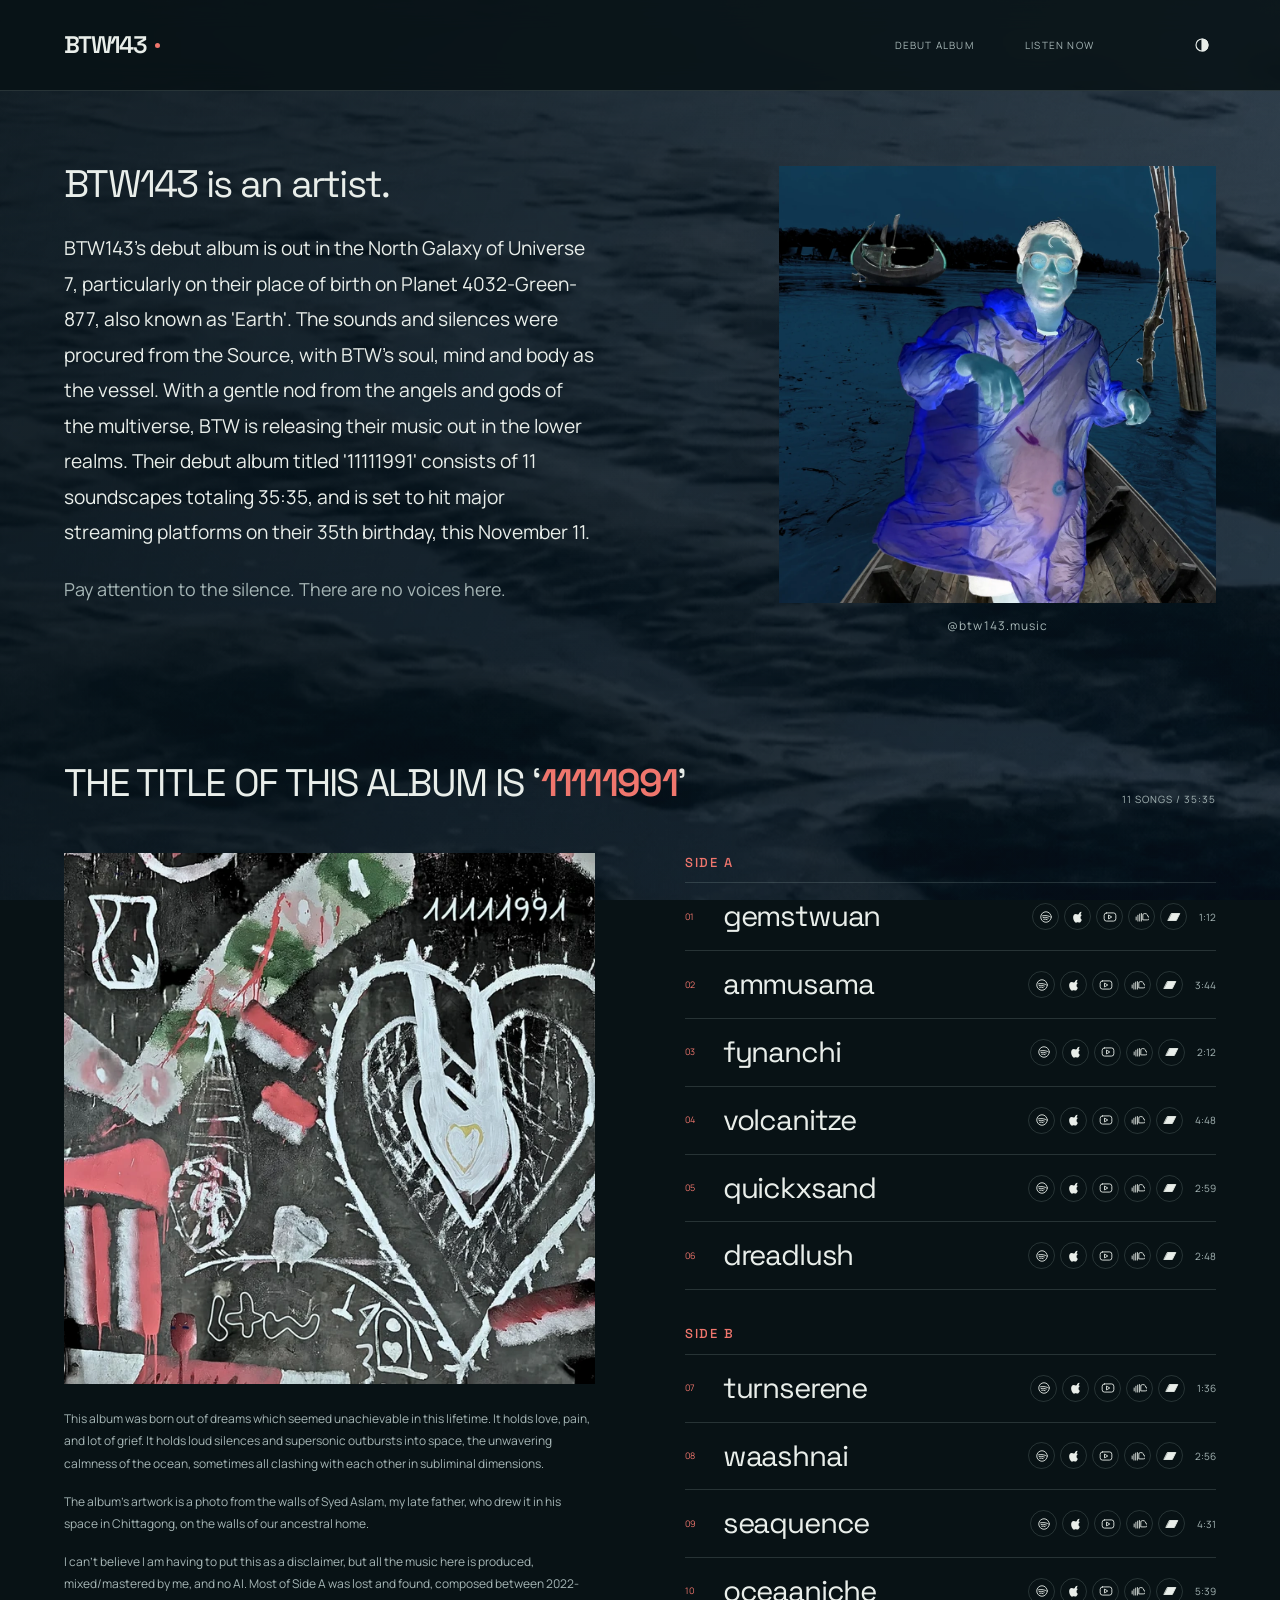
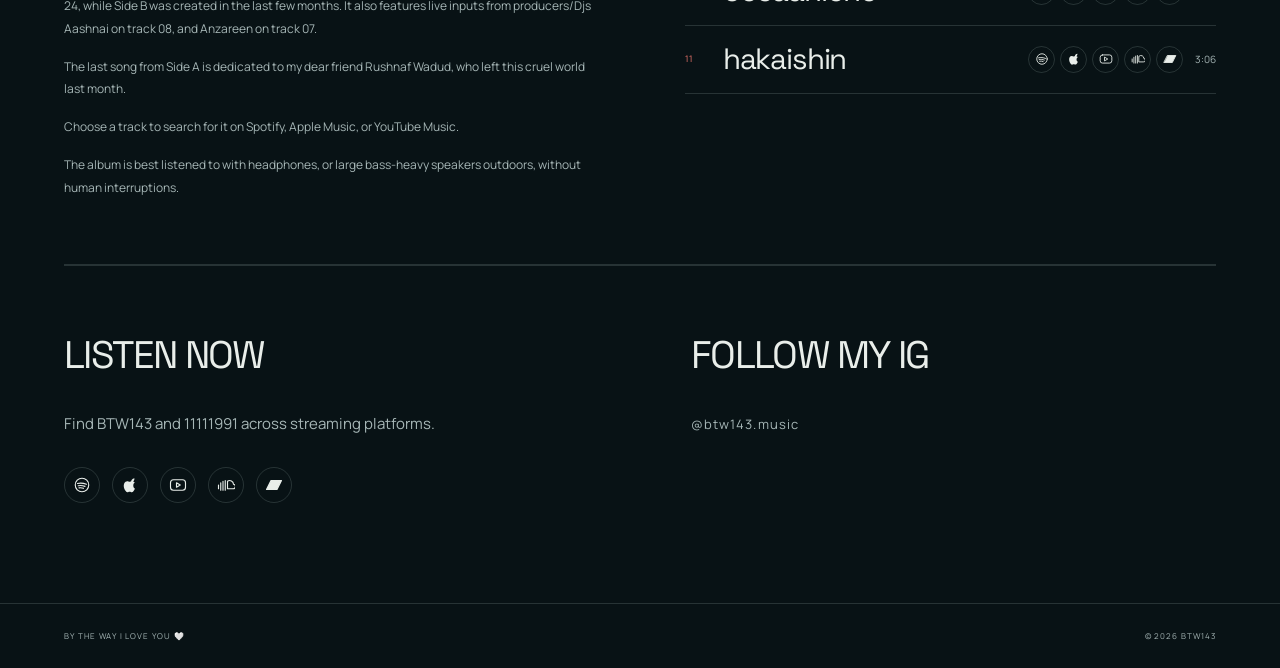
==== index.html @ cba9b158 "Update BTW143 listen and Instagram layout" ====
<!doctype html><html lang="en" data-theme="dark"><head><meta charset="utf-8"><meta name="viewport" content="width=device-width,initial-scale=1"><title>BTW143 / 11111991</title><meta name="description" content="BTW143&#39;s debut album is out in the North Galaxy of Universe 7, particularly on their place of birth on Planet 4032-Green-877, also known as &#39;Earth&#39;. The sounds and silences were procured from the Source, with BTW&#39;s soul, mind and body as the vessel. With a gentle nod from the angels and gods of the multiverse, BTW is releasing their music out in the lower realms. Their debut album titled &#39;11111991&#39; consists of 11 soundscapes totaling 35:35, and is set to hit major streaming platforms on their 35th birthday, this November 11."><link rel="canonical" href="https://btw143.space/"><meta property="og:url" content="https://btw143.space/"><meta property="og:title" content="BTW143 / 11111991"><meta property="og:image" content="https://btw143.space/assets/album-cover.jpg"><meta name="theme-color" content="#081215"><link rel="icon" href="data:,"><link rel="preconnect" href="https://fonts.googleapis.com"><link rel="preconnect" href="https://fonts.gstatic.com" crossorigin><link href="https://fonts.googleapis.com/css2?family=Manrope:wght@400;500;600&family=Space+Grotesk:wght@400;500;600&display=swap" rel="stylesheet"><link rel="stylesheet" href="styles-6184f40c9b.css"><script src="app-5cd09abc8e.js" defer></script></head><body><a class="skip-link" href="#main">Skip to content</a><div class="ocean" aria-hidden="true"><video id="ocean-video" muted loop playsinline preload="auto" poster="assets/ocean-still.webp"><source src="assets/ocean-seamless.mp4" type="video/mp4"></video><div class="ocean-tint"></div><canvas id="ocean-ripples"></canvas></div><header class="site-header"><a class="wordmark" href="#home" aria-label="BTW143 home">BTW143<span></span></a><nav aria-label="Main navigation"><a href="#11111991">DEBUT ALBUM</a><a href="#listen-now">LISTEN NOW</a></nav><div class="display-controls"><button class="theme-toggle" type="button" aria-label="Switch to inverted mode" aria-pressed="false"><svg viewBox="0 0 24 24" fill="none" stroke="currentColor" stroke-width="1.5" stroke-linecap="round" stroke-linejoin="round" aria-hidden="true"><circle cx="12" cy="12" r="8"/><path d="M12 4a8 8 0 0 1 0 16Z" fill="currentColor"/></svg></button></div></header><main id="main"><section id="home" class="home-section"><h1 class="sr-only">BTW143</h1><div class="home-layout reveal"><div><div class="home-copy"><p>BTW143 is an artist.</p><p>BTW143&#39;s debut album is out in the North Galaxy of Universe 7, particularly on their place of birth on Planet 4032-Green-877, also known as &#39;Earth&#39;. The sounds and silences were procured from the Source, with BTW&#39;s soul, mind and body as the vessel. With a gentle nod from the angels and gods of the multiverse, BTW is releasing their music out in the lower realms. Their debut album titled &#39;11111991&#39; consists of 11 soundscapes totaling 35:35, and is set to hit major streaming platforms on their 35th birthday, this November 11.</p><p>Pay attention to the silence. There are no voices here.</p></div></div><figure class="artist-photo"><img src="assets/artist-main.webp" alt="BTW143 on a boat, rendered in blue and black inverted colours" width="1200" height="1200" fetchpriority="high"><figcaption><a href="https://www.instagram.com/btw143.music/" target="_blank" rel="noopener noreferrer">@btw143.music</a></figcaption></figure></div></section><section id="11111991" class="album-section"><div class="album-heading reveal"><h2>THE TITLE OF THIS ALBUM IS ‘<strong class="album-accent">11111991</strong>’</h2><p>11 SONGS / 35:35</p></div><div class="album-layout"><div class="reveal"><picture class="album-cover"><source type="image/webp" srcset="assets/album-cover-640.webp 640w, assets/album-cover-1200.webp 1200w, assets/album-cover-1800.webp 1800w" sizes="(max-width:720px) 90vw,45vw"><img src="assets/album-cover.jpg" alt="11111991 album cover: a hand-drawn heart over red, black and pale green collage" width="1200" height="1200" fetchpriority="high"></picture><div class="album-notes"><p>This album was born out of dreams which seemed unachievable in this lifetime. It holds love, pain, and lot of grief. It holds loud silences and supersonic outbursts into space, the unwavering calmness of the ocean, sometimes all clashing with each other in subliminal dimensions.</p><p>The album&#39;s artwork is a photo from the walls of Syed Aslam, my late father, who drew it in his space in Chittagong, on the walls of our ancestral home.</p><p>I can&#39;t believe I am having to put this as a disclaimer, but all the music here is produced, mixed/mastered by me, and no AI. Most of Side A was lost and found, composed between 2022-24, while Side B was created in the last few months. It also features live inputs from producers/Djs Aashnai on track 08, and Anzareen on track 07.</p><p>The last song from Side A is dedicated to my dear friend Rushnaf Wadud, who left this cruel world last month.</p><p>Choose a track to search for it on Spotify, Apple Music, or YouTube Music.</p><p>The album is best listened to with headphones, or large bass-heavy speakers outdoors, without human interruptions.</p></div></div><div class="reveal"><h3 class="side-label">SIDE A</h3><ol class="track-list"><li data-track="1"><span class="track-number">01</span><div class="track-info"><span class="track-name">gemstwuan</span><div class="track-platforms"><a class="icon-link" href="https://open.spotify.com/search/BTW143%20gemstwuan" aria-label="Search on Spotify for gemstwuan" title="Search on Spotify for gemstwuan" target="_blank" rel="noopener noreferrer"><svg viewBox="0 0 24 24" fill="none" stroke="currentColor" stroke-width="1.5" stroke-linecap="round" stroke-linejoin="round" aria-hidden="true"><circle cx="12" cy="12" r="9"/><path d="M6 10c4-1 8-.5 12 1m-11 2c3-.7 6-.3 9 .8m-8 2c2-.4 4-.2 6 .6"/></svg></a><a class="icon-link" href="https://music.apple.com/us/search?term=BTW143%20gemstwuan" aria-label="Search on Apple Music for gemstwuan" title="Search on Apple Music for gemstwuan" target="_blank" rel="noopener noreferrer"><svg viewBox="0 0 24 24" fill="none" stroke="currentColor" stroke-width="1.5" stroke-linecap="round" stroke-linejoin="round" aria-hidden="true"><path d="M16.4 13.2c0 2.5 2.2 3.4 2.2 3.5-.1.2-.4 1.4-1.3 2.7-.8 1.1-1.6 2.2-2.8 2.2s-1.6-.7-3-.7-1.8.7-2.9.8c-1.2 0-2.1-1.2-2.9-2.3-1.7-2.5-3-7.1-1.2-10.2a4.5 4.5 0 0 1 3.8-2.3c1.2 0 2.3.8 3 .8s2-.9 3.5-.8c.6 0 2.4.2 3.6 1.9-.1.1-2.1 1.3-2 3.7ZM14.4 4.9A4.7 4.7 0 0 1 17.9 3a4.5 4.5 0 0 1-1.1 3.5 3.9 3.9 0 0 1-3.4 1.7 4.2 4.2 0 0 1 1-3.3Z" fill="currentColor" stroke="none"/></svg></a><a class="icon-link" href="https://music.youtube.com/search?q=BTW143%20gemstwuan" aria-label="Search on YouTube Music for gemstwuan" title="Search on YouTube Music for gemstwuan" target="_blank" rel="noopener noreferrer"><svg viewBox="0 0 24 24" fill="none" stroke="currentColor" stroke-width="1.5" stroke-linecap="round" stroke-linejoin="round" aria-hidden="true"><rect x="2" y="5" width="20" height="14" rx="4"/><path d="m10 9 5 3-5 3Z"/></svg></a><a class="icon-link" href="https://soundcloud.com/search/sounds?q=BTW143%20gemstwuan" aria-label="Search on SoundCloud for gemstwuan" title="Search on SoundCloud for gemstwuan" target="_blank" rel="noopener noreferrer"><svg viewBox="0 0 24 24" fill="none" stroke="currentColor" stroke-width="1.5" stroke-linecap="round" stroke-linejoin="round" aria-hidden="true"><path d="M2 12v5m3-8v10m3-12v12m3-13v13m3-12a5 5 0 0 1 8 4 3 3 0 0 1-1 6h-7Z"/></svg></a><a class="icon-link" href="https://bandcamp.com/search?q=BTW143%20gemstwuan" aria-label="Search on Bandcamp for gemstwuan" title="Search on Bandcamp for gemstwuan" target="_blank" rel="noopener noreferrer"><svg viewBox="0 0 24 24" fill="none" stroke="currentColor" stroke-width="1.5" stroke-linecap="round" stroke-linejoin="round" aria-hidden="true"><path d="M8 6h14l-6 12H2Z" fill="currentColor"/></svg></a></div></div><time>1:12</time></li><li data-track="2"><span class="track-number">02</span><div class="track-info"><span class="track-name">ammusama</span><div class="track-platforms"><a class="icon-link" href="https://open.spotify.com/search/BTW143%20ammusama" aria-label="Search on Spotify for ammusama" title="Search on Spotify for ammusama" target="_blank" rel="noopener noreferrer"><svg viewBox="0 0 24 24" fill="none" stroke="currentColor" stroke-width="1.5" stroke-linecap="round" stroke-linejoin="round" aria-hidden="true"><circle cx="12" cy="12" r="9"/><path d="M6 10c4-1 8-.5 12 1m-11 2c3-.7 6-.3 9 .8m-8 2c2-.4 4-.2 6 .6"/></svg></a><a class="icon-link" href="https://music.apple.com/us/search?term=BTW143%20ammusama" aria-label="Search on Apple Music for ammusama" title="Search on Apple Music for ammusama" target="_blank" rel="noopener noreferrer"><svg viewBox="0 0 24 24" fill="none" stroke="currentColor" stroke-width="1.5" stroke-linecap="round" stroke-linejoin="round" aria-hidden="true"><path d="M16.4 13.2c0 2.5 2.2 3.4 2.2 3.5-.1.2-.4 1.4-1.3 2.7-.8 1.1-1.6 2.2-2.8 2.2s-1.6-.7-3-.7-1.8.7-2.9.8c-1.2 0-2.1-1.2-2.9-2.3-1.7-2.5-3-7.1-1.2-10.2a4.5 4.5 0 0 1 3.8-2.3c1.2 0 2.3.8 3 .8s2-.9 3.5-.8c.6 0 2.4.2 3.6 1.9-.1.1-2.1 1.3-2 3.7ZM14.4 4.9A4.7 4.7 0 0 1 17.9 3a4.5 4.5 0 0 1-1.1 3.5 3.9 3.9 0 0 1-3.4 1.7 4.2 4.2 0 0 1 1-3.3Z" fill="currentColor" stroke="none"/></svg></a><a class="icon-link" href="https://music.youtube.com/search?q=BTW143%20ammusama" aria-label="Search on YouTube Music for ammusama" title="Search on YouTube Music for ammusama" target="_blank" rel="noopener noreferrer"><svg viewBox="0 0 24 24" fill="none" stroke="currentColor" stroke-width="1.5" stroke-linecap="round" stroke-linejoin="round" aria-hidden="true"><rect x="2" y="5" width="20" height="14" rx="4"/><path d="m10 9 5 3-5 3Z"/></svg></a><a class="icon-link" href="https://soundcloud.com/search/sounds?q=BTW143%20ammusama" aria-label="Search on SoundCloud for ammusama" title="Search on SoundCloud for ammusama" target="_blank" rel="noopener noreferrer"><svg viewBox="0 0 24 24" fill="none" stroke="currentColor" stroke-width="1.5" stroke-linecap="round" stroke-linejoin="round" aria-hidden="true"><path d="M2 12v5m3-8v10m3-12v12m3-13v13m3-12a5 5 0 0 1 8 4 3 3 0 0 1-1 6h-7Z"/></svg></a><a class="icon-link" href="https://bandcamp.com/search?q=BTW143%20ammusama" aria-label="Search on Bandcamp for ammusama" title="Search on Bandcamp for ammusama" target="_blank" rel="noopener noreferrer"><svg viewBox="0 0 24 24" fill="none" stroke="currentColor" stroke-width="1.5" stroke-linecap="round" stroke-linejoin="round" aria-hidden="true"><path d="M8 6h14l-6 12H2Z" fill="currentColor"/></svg></a></div></div><time>3:44</time></li><li data-track="3"><span class="track-number">03</span><div class="track-info"><span class="track-name">fynanchi</span><div class="track-platforms"><a class="icon-link" href="https://open.spotify.com/search/BTW143%20fynanchi" aria-label="Search on Spotify for fynanchi" title="Search on Spotify for fynanchi" target="_blank" rel="noopener noreferrer"><svg viewBox="0 0 24 24" fill="none" stroke="currentColor" stroke-width="1.5" stroke-linecap="round" stroke-linejoin="round" aria-hidden="true"><circle cx="12" cy="12" r="9"/><path d="M6 10c4-1 8-.5 12 1m-11 2c3-.7 6-.3 9 .8m-8 2c2-.4 4-.2 6 .6"/></svg></a><a class="icon-link" href="https://music.apple.com/us/search?term=BTW143%20fynanchi" aria-label="Search on Apple Music for fynanchi" title="Search on Apple Music for fynanchi" target="_blank" rel="noopener noreferrer"><svg viewBox="0 0 24 24" fill="none" stroke="currentColor" stroke-width="1.5" stroke-linecap="round" stroke-linejoin="round" aria-hidden="true"><path d="M16.4 13.2c0 2.5 2.2 3.4 2.2 3.5-.1.2-.4 1.4-1.3 2.7-.8 1.1-1.6 2.2-2.8 2.2s-1.6-.7-3-.7-1.8.7-2.9.8c-1.2 0-2.1-1.2-2.9-2.3-1.7-2.5-3-7.1-1.2-10.2a4.5 4.5 0 0 1 3.8-2.3c1.2 0 2.3.8 3 .8s2-.9 3.5-.8c.6 0 2.4.2 3.6 1.9-.1.1-2.1 1.3-2 3.7ZM14.4 4.9A4.7 4.7 0 0 1 17.9 3a4.5 4.5 0 0 1-1.1 3.5 3.9 3.9 0 0 1-3.4 1.7 4.2 4.2 0 0 1 1-3.3Z" fill="currentColor" stroke="none"/></svg></a><a class="icon-link" href="https://music.youtube.com/search?q=BTW143%20fynanchi" aria-label="Search on YouTube Music for fynanchi" title="Search on YouTube Music for fynanchi" target="_blank" rel="noopener noreferrer"><svg viewBox="0 0 24 24" fill="none" stroke="currentColor" stroke-width="1.5" stroke-linecap="round" stroke-linejoin="round" aria-hidden="true"><rect x="2" y="5" width="20" height="14" rx="4"/><path d="m10 9 5 3-5 3Z"/></svg></a><a class="icon-link" href="https://soundcloud.com/search/sounds?q=BTW143%20fynanchi" aria-label="Search on SoundCloud for fynanchi" title="Search on SoundCloud for fynanchi" target="_blank" rel="noopener noreferrer"><svg viewBox="0 0 24 24" fill="none" stroke="currentColor" stroke-width="1.5" stroke-linecap="round" stroke-linejoin="round" aria-hidden="true"><path d="M2 12v5m3-8v10m3-12v12m3-13v13m3-12a5 5 0 0 1 8 4 3 3 0 0 1-1 6h-7Z"/></svg></a><a class="icon-link" href="https://bandcamp.com/search?q=BTW143%20fynanchi" aria-label="Search on Bandcamp for fynanchi" title="Search on Bandcamp for fynanchi" target="_blank" rel="noopener noreferrer"><svg viewBox="0 0 24 24" fill="none" stroke="currentColor" stroke-width="1.5" stroke-linecap="round" stroke-linejoin="round" aria-hidden="true"><path d="M8 6h14l-6 12H2Z" fill="currentColor"/></svg></a></div></div><time>2:12</time></li><li data-track="4"><span class="track-number">04</span><div class="track-info"><span class="track-name">volcanitze</span><div class="track-platforms"><a class="icon-link" href="https://open.spotify.com/search/BTW143%20volcanitze" aria-label="Search on Spotify for volcanitze" title="Search on Spotify for volcanitze" target="_blank" rel="noopener noreferrer"><svg viewBox="0 0 24 24" fill="none" stroke="currentColor" stroke-width="1.5" stroke-linecap="round" stroke-linejoin="round" aria-hidden="true"><circle cx="12" cy="12" r="9"/><path d="M6 10c4-1 8-.5 12 1m-11 2c3-.7 6-.3 9 .8m-8 2c2-.4 4-.2 6 .6"/></svg></a><a class="icon-link" href="https://music.apple.com/us/search?term=BTW143%20volcanitze" aria-label="Search on Apple Music for volcanitze" title="Search on Apple Music for volcanitze" target="_blank" rel="noopener noreferrer"><svg viewBox="0 0 24 24" fill="none" stroke="currentColor" stroke-width="1.5" stroke-linecap="round" stroke-linejoin="round" aria-hidden="true"><path d="M16.4 13.2c0 2.5 2.2 3.4 2.2 3.5-.1.2-.4 1.4-1.3 2.7-.8 1.1-1.6 2.2-2.8 2.2s-1.6-.7-3-.7-1.8.7-2.9.8c-1.2 0-2.1-1.2-2.9-2.3-1.7-2.5-3-7.1-1.2-10.2a4.5 4.5 0 0 1 3.8-2.3c1.2 0 2.3.8 3 .8s2-.9 3.5-.8c.6 0 2.4.2 3.6 1.9-.1.1-2.1 1.3-2 3.7ZM14.4 4.9A4.7 4.7 0 0 1 17.9 3a4.5 4.5 0 0 1-1.1 3.5 3.9 3.9 0 0 1-3.4 1.7 4.2 4.2 0 0 1 1-3.3Z" fill="currentColor" stroke="none"/></svg></a><a class="icon-link" href="https://music.youtube.com/search?q=BTW143%20volcanitze" aria-label="Search on YouTube Music for volcanitze" title="Search on YouTube Music for volcanitze" target="_blank" rel="noopener noreferrer"><svg viewBox="0 0 24 24" fill="none" stroke="currentColor" stroke-width="1.5" stroke-linecap="round" stroke-linejoin="round" aria-hidden="true"><rect x="2" y="5" width="20" height="14" rx="4"/><path d="m10 9 5 3-5 3Z"/></svg></a><a class="icon-link" href="https://soundcloud.com/search/sounds?q=BTW143%20volcanitze" aria-label="Search on SoundCloud for volcanitze" title="Search on SoundCloud for volcanitze" target="_blank" rel="noopener noreferrer"><svg viewBox="0 0 24 24" fill="none" stroke="currentColor" stroke-width="1.5" stroke-linecap="round" stroke-linejoin="round" aria-hidden="true"><path d="M2 12v5m3-8v10m3-12v12m3-13v13m3-12a5 5 0 0 1 8 4 3 3 0 0 1-1 6h-7Z"/></svg></a><a class="icon-link" href="https://bandcamp.com/search?q=BTW143%20volcanitze" aria-label="Search on Bandcamp for volcanitze" title="Search on Bandcamp for volcanitze" target="_blank" rel="noopener noreferrer"><svg viewBox="0 0 24 24" fill="none" stroke="currentColor" stroke-width="1.5" stroke-linecap="round" stroke-linejoin="round" aria-hidden="true"><path d="M8 6h14l-6 12H2Z" fill="currentColor"/></svg></a></div></div><time>4:48</time></li><li data-track="5"><span class="track-number">05</span><div class="track-info"><span class="track-name">quickxsand</span><div class="track-platforms"><a class="icon-link" href="https://open.spotify.com/search/BTW143%20quickxsand" aria-label="Search on Spotify for quickxsand" title="Search on Spotify for quickxsand" target="_blank" rel="noopener noreferrer"><svg viewBox="0 0 24 24" fill="none" stroke="currentColor" stroke-width="1.5" stroke-linecap="round" stroke-linejoin="round" aria-hidden="true"><circle cx="12" cy="12" r="9"/><path d="M6 10c4-1 8-.5 12 1m-11 2c3-.7 6-.3 9 .8m-8 2c2-.4 4-.2 6 .6"/></svg></a><a class="icon-link" href="https://music.apple.com/us/search?term=BTW143%20quickxsand" aria-label="Search on Apple Music for quickxsand" title="Search on Apple Music for quickxsand" target="_blank" rel="noopener noreferrer"><svg viewBox="0 0 24 24" fill="none" stroke="currentColor" stroke-width="1.5" stroke-linecap="round" stroke-linejoin="round" aria-hidden="true"><path d="M16.4 13.2c0 2.5 2.2 3.4 2.2 3.5-.1.2-.4 1.4-1.3 2.7-.8 1.1-1.6 2.2-2.8 2.2s-1.6-.7-3-.7-1.8.7-2.9.8c-1.2 0-2.1-1.2-2.9-2.3-1.7-2.5-3-7.1-1.2-10.2a4.5 4.5 0 0 1 3.8-2.3c1.2 0 2.3.8 3 .8s2-.9 3.5-.8c.6 0 2.4.2 3.6 1.9-.1.1-2.1 1.3-2 3.7ZM14.4 4.9A4.7 4.7 0 0 1 17.9 3a4.5 4.5 0 0 1-1.1 3.5 3.9 3.9 0 0 1-3.4 1.7 4.2 4.2 0 0 1 1-3.3Z" fill="currentColor" stroke="none"/></svg></a><a class="icon-link" href="https://music.youtube.com/search?q=BTW143%20quickxsand" aria-label="Search on YouTube Music for quickxsand" title="Search on YouTube Music for quickxsand" target="_blank" rel="noopener noreferrer"><svg viewBox="0 0 24 24" fill="none" stroke="currentColor" stroke-width="1.5" stroke-linecap="round" stroke-linejoin="round" aria-hidden="true"><rect x="2" y="5" width="20" height="14" rx="4"/><path d="m10 9 5 3-5 3Z"/></svg></a><a class="icon-link" href="https://soundcloud.com/search/sounds?q=BTW143%20quickxsand" aria-label="Search on SoundCloud for quickxsand" title="Search on SoundCloud for quickxsand" target="_blank" rel="noopener noreferrer"><svg viewBox="0 0 24 24" fill="none" stroke="currentColor" stroke-width="1.5" stroke-linecap="round" stroke-linejoin="round" aria-hidden="true"><path d="M2 12v5m3-8v10m3-12v12m3-13v13m3-12a5 5 0 0 1 8 4 3 3 0 0 1-1 6h-7Z"/></svg></a><a class="icon-link" href="https://bandcamp.com/search?q=BTW143%20quickxsand" aria-label="Search on Bandcamp for quickxsand" title="Search on Bandcamp for quickxsand" target="_blank" rel="noopener noreferrer"><svg viewBox="0 0 24 24" fill="none" stroke="currentColor" stroke-width="1.5" stroke-linecap="round" stroke-linejoin="round" aria-hidden="true"><path d="M8 6h14l-6 12H2Z" fill="currentColor"/></svg></a></div></div><time>2:59</time></li><li data-track="6"><span class="track-number">06</span><div class="track-info"><span class="track-name">dreadlush</span><div class="track-platforms"><a class="icon-link" href="https://open.spotify.com/search/BTW143%20dreadlush" aria-label="Search on Spotify for dreadlush" title="Search on Spotify for dreadlush" target="_blank" rel="noopener noreferrer"><svg viewBox="0 0 24 24" fill="none" stroke="currentColor" stroke-width="1.5" stroke-linecap="round" stroke-linejoin="round" aria-hidden="true"><circle cx="12" cy="12" r="9"/><path d="M6 10c4-1 8-.5 12 1m-11 2c3-.7 6-.3 9 .8m-8 2c2-.4 4-.2 6 .6"/></svg></a><a class="icon-link" href="https://music.apple.com/us/search?term=BTW143%20dreadlush" aria-label="Search on Apple Music for dreadlush" title="Search on Apple Music for dreadlush" target="_blank" rel="noopener noreferrer"><svg viewBox="0 0 24 24" fill="none" stroke="currentColor" stroke-width="1.5" stroke-linecap="round" stroke-linejoin="round" aria-hidden="true"><path d="M16.4 13.2c0 2.5 2.2 3.4 2.2 3.5-.1.2-.4 1.4-1.3 2.7-.8 1.1-1.6 2.2-2.8 2.2s-1.6-.7-3-.7-1.8.7-2.9.8c-1.2 0-2.1-1.2-2.9-2.3-1.7-2.5-3-7.1-1.2-10.2a4.5 4.5 0 0 1 3.8-2.3c1.2 0 2.3.8 3 .8s2-.9 3.5-.8c.6 0 2.4.2 3.6 1.9-.1.1-2.1 1.3-2 3.7ZM14.4 4.9A4.7 4.7 0 0 1 17.9 3a4.5 4.5 0 0 1-1.1 3.5 3.9 3.9 0 0 1-3.4 1.7 4.2 4.2 0 0 1 1-3.3Z" fill="currentColor" stroke="none"/></svg></a><a class="icon-link" href="https://music.youtube.com/search?q=BTW143%20dreadlush" aria-label="Search on YouTube Music for dreadlush" title="Search on YouTube Music for dreadlush" target="_blank" rel="noopener noreferrer"><svg viewBox="0 0 24 24" fill="none" stroke="currentColor" stroke-width="1.5" stroke-linecap="round" stroke-linejoin="round" aria-hidden="true"><rect x="2" y="5" width="20" height="14" rx="4"/><path d="m10 9 5 3-5 3Z"/></svg></a><a class="icon-link" href="https://soundcloud.com/search/sounds?q=BTW143%20dreadlush" aria-label="Search on SoundCloud for dreadlush" title="Search on SoundCloud for dreadlush" target="_blank" rel="noopener noreferrer"><svg viewBox="0 0 24 24" fill="none" stroke="currentColor" stroke-width="1.5" stroke-linecap="round" stroke-linejoin="round" aria-hidden="true"><path d="M2 12v5m3-8v10m3-12v12m3-13v13m3-12a5 5 0 0 1 8 4 3 3 0 0 1-1 6h-7Z"/></svg></a><a class="icon-link" href="https://bandcamp.com/search?q=BTW143%20dreadlush" aria-label="Search on Bandcamp for dreadlush" title="Search on Bandcamp for dreadlush" target="_blank" rel="noopener noreferrer"><svg viewBox="0 0 24 24" fill="none" stroke="currentColor" stroke-width="1.5" stroke-linecap="round" stroke-linejoin="round" aria-hidden="true"><path d="M8 6h14l-6 12H2Z" fill="currentColor"/></svg></a></div></div><time>2:48</time></li></ol><h3 class="side-label side-b">SIDE B</h3><ol class="track-list" start="7"><li data-track="7"><span class="track-number">07</span><div class="track-info"><span class="track-name">turnserene</span><div class="track-platforms"><a class="icon-link" href="https://open.spotify.com/search/BTW143%20turnserene" aria-label="Search on Spotify for turnserene" title="Search on Spotify for turnserene" target="_blank" rel="noopener noreferrer"><svg viewBox="0 0 24 24" fill="none" stroke="currentColor" stroke-width="1.5" stroke-linecap="round" stroke-linejoin="round" aria-hidden="true"><circle cx="12" cy="12" r="9"/><path d="M6 10c4-1 8-.5 12 1m-11 2c3-.7 6-.3 9 .8m-8 2c2-.4 4-.2 6 .6"/></svg></a><a class="icon-link" href="https://music.apple.com/us/search?term=BTW143%20turnserene" aria-label="Search on Apple Music for turnserene" title="Search on Apple Music for turnserene" target="_blank" rel="noopener noreferrer"><svg viewBox="0 0 24 24" fill="none" stroke="currentColor" stroke-width="1.5" stroke-linecap="round" stroke-linejoin="round" aria-hidden="true"><path d="M16.4 13.2c0 2.5 2.2 3.4 2.2 3.5-.1.2-.4 1.4-1.3 2.7-.8 1.1-1.6 2.2-2.8 2.2s-1.6-.7-3-.7-1.8.7-2.9.8c-1.2 0-2.1-1.2-2.9-2.3-1.7-2.5-3-7.1-1.2-10.2a4.5 4.5 0 0 1 3.8-2.3c1.2 0 2.3.8 3 .8s2-.9 3.5-.8c.6 0 2.4.2 3.6 1.9-.1.1-2.1 1.3-2 3.7ZM14.4 4.9A4.7 4.7 0 0 1 17.9 3a4.5 4.5 0 0 1-1.1 3.5 3.9 3.9 0 0 1-3.4 1.7 4.2 4.2 0 0 1 1-3.3Z" fill="currentColor" stroke="none"/></svg></a><a class="icon-link" href="https://music.youtube.com/search?q=BTW143%20turnserene" aria-label="Search on YouTube Music for turnserene" title="Search on YouTube Music for turnserene" target="_blank" rel="noopener noreferrer"><svg viewBox="0 0 24 24" fill="none" stroke="currentColor" stroke-width="1.5" stroke-linecap="round" stroke-linejoin="round" aria-hidden="true"><rect x="2" y="5" width="20" height="14" rx="4"/><path d="m10 9 5 3-5 3Z"/></svg></a><a class="icon-link" href="https://soundcloud.com/search/sounds?q=BTW143%20turnserene" aria-label="Search on SoundCloud for turnserene" title="Search on SoundCloud for turnserene" target="_blank" rel="noopener noreferrer"><svg viewBox="0 0 24 24" fill="none" stroke="currentColor" stroke-width="1.5" stroke-linecap="round" stroke-linejoin="round" aria-hidden="true"><path d="M2 12v5m3-8v10m3-12v12m3-13v13m3-12a5 5 0 0 1 8 4 3 3 0 0 1-1 6h-7Z"/></svg></a><a class="icon-link" href="https://bandcamp.com/search?q=BTW143%20turnserene" aria-label="Search on Bandcamp for turnserene" title="Search on Bandcamp for turnserene" target="_blank" rel="noopener noreferrer"><svg viewBox="0 0 24 24" fill="none" stroke="currentColor" stroke-width="1.5" stroke-linecap="round" stroke-linejoin="round" aria-hidden="true"><path d="M8 6h14l-6 12H2Z" fill="currentColor"/></svg></a></div></div><time>1:36</time></li><li data-track="8"><span class="track-number">08</span><div class="track-info"><span class="track-name">waashnai</span><div class="track-platforms"><a class="icon-link" href="https://open.spotify.com/search/BTW143%20waashnai" aria-label="Search on Spotify for waashnai" title="Search on Spotify for waashnai" target="_blank" rel="noopener noreferrer"><svg viewBox="0 0 24 24" fill="none" stroke="currentColor" stroke-width="1.5" stroke-linecap="round" stroke-linejoin="round" aria-hidden="true"><circle cx="12" cy="12" r="9"/><path d="M6 10c4-1 8-.5 12 1m-11 2c3-.7 6-.3 9 .8m-8 2c2-.4 4-.2 6 .6"/></svg></a><a class="icon-link" href="https://music.apple.com/us/search?term=BTW143%20waashnai" aria-label="Search on Apple Music for waashnai" title="Search on Apple Music for waashnai" target="_blank" rel="noopener noreferrer"><svg viewBox="0 0 24 24" fill="none" stroke="currentColor" stroke-width="1.5" stroke-linecap="round" stroke-linejoin="round" aria-hidden="true"><path d="M16.4 13.2c0 2.5 2.2 3.4 2.2 3.5-.1.2-.4 1.4-1.3 2.7-.8 1.1-1.6 2.2-2.8 2.2s-1.6-.7-3-.7-1.8.7-2.9.8c-1.2 0-2.1-1.2-2.9-2.3-1.7-2.5-3-7.1-1.2-10.2a4.5 4.5 0 0 1 3.8-2.3c1.2 0 2.3.8 3 .8s2-.9 3.5-.8c.6 0 2.4.2 3.6 1.9-.1.1-2.1 1.3-2 3.7ZM14.4 4.9A4.7 4.7 0 0 1 17.9 3a4.5 4.5 0 0 1-1.1 3.5 3.9 3.9 0 0 1-3.4 1.7 4.2 4.2 0 0 1 1-3.3Z" fill="currentColor" stroke="none"/></svg></a><a class="icon-link" href="https://music.youtube.com/search?q=BTW143%20waashnai" aria-label="Search on YouTube Music for waashnai" title="Search on YouTube Music for waashnai" target="_blank" rel="noopener noreferrer"><svg viewBox="0 0 24 24" fill="none" stroke="currentColor" stroke-width="1.5" stroke-linecap="round" stroke-linejoin="round" aria-hidden="true"><rect x="2" y="5" width="20" height="14" rx="4"/><path d="m10 9 5 3-5 3Z"/></svg></a><a class="icon-link" href="https://soundcloud.com/search/sounds?q=BTW143%20waashnai" aria-label="Search on SoundCloud for waashnai" title="Search on SoundCloud for waashnai" target="_blank" rel="noopener noreferrer"><svg viewBox="0 0 24 24" fill="none" stroke="currentColor" stroke-width="1.5" stroke-linecap="round" stroke-linejoin="round" aria-hidden="true"><path d="M2 12v5m3-8v10m3-12v12m3-13v13m3-12a5 5 0 0 1 8 4 3 3 0 0 1-1 6h-7Z"/></svg></a><a class="icon-link" href="https://bandcamp.com/search?q=BTW143%20waashnai" aria-label="Search on Bandcamp for waashnai" title="Search on Bandcamp for waashnai" target="_blank" rel="noopener noreferrer"><svg viewBox="0 0 24 24" fill="none" stroke="currentColor" stroke-width="1.5" stroke-linecap="round" stroke-linejoin="round" aria-hidden="true"><path d="M8 6h14l-6 12H2Z" fill="currentColor"/></svg></a></div></div><time>2:56</time></li><li data-track="9"><span class="track-number">09</span><div class="track-info"><span class="track-name">seaquence</span><div class="track-platforms"><a class="icon-link" href="https://open.spotify.com/search/BTW143%20seaquence" aria-label="Search on Spotify for seaquence" title="Search on Spotify for seaquence" target="_blank" rel="noopener noreferrer"><svg viewBox="0 0 24 24" fill="none" stroke="currentColor" stroke-width="1.5" stroke-linecap="round" stroke-linejoin="round" aria-hidden="true"><circle cx="12" cy="12" r="9"/><path d="M6 10c4-1 8-.5 12 1m-11 2c3-.7 6-.3 9 .8m-8 2c2-.4 4-.2 6 .6"/></svg></a><a class="icon-link" href="https://music.apple.com/us/search?term=BTW143%20seaquence" aria-label="Search on Apple Music for seaquence" title="Search on Apple Music for seaquence" target="_blank" rel="noopener noreferrer"><svg viewBox="0 0 24 24" fill="none" stroke="currentColor" stroke-width="1.5" stroke-linecap="round" stroke-linejoin="round" aria-hidden="true"><path d="M16.4 13.2c0 2.5 2.2 3.4 2.2 3.5-.1.2-.4 1.4-1.3 2.7-.8 1.1-1.6 2.2-2.8 2.2s-1.6-.7-3-.7-1.8.7-2.9.8c-1.2 0-2.1-1.2-2.9-2.3-1.7-2.5-3-7.1-1.2-10.2a4.5 4.5 0 0 1 3.8-2.3c1.2 0 2.3.8 3 .8s2-.9 3.5-.8c.6 0 2.4.2 3.6 1.9-.1.1-2.1 1.3-2 3.7ZM14.4 4.9A4.7 4.7 0 0 1 17.9 3a4.5 4.5 0 0 1-1.1 3.5 3.9 3.9 0 0 1-3.4 1.7 4.2 4.2 0 0 1 1-3.3Z" fill="currentColor" stroke="none"/></svg></a><a class="icon-link" href="https://music.youtube.com/search?q=BTW143%20seaquence" aria-label="Search on YouTube Music for seaquence" title="Search on YouTube Music for seaquence" target="_blank" rel="noopener noreferrer"><svg viewBox="0 0 24 24" fill="none" stroke="currentColor" stroke-width="1.5" stroke-linecap="round" stroke-linejoin="round" aria-hidden="true"><rect x="2" y="5" width="20" height="14" rx="4"/><path d="m10 9 5 3-5 3Z"/></svg></a><a class="icon-link" href="https://soundcloud.com/search/sounds?q=BTW143%20seaquence" aria-label="Search on SoundCloud for seaquence" title="Search on SoundCloud for seaquence" target="_blank" rel="noopener noreferrer"><svg viewBox="0 0 24 24" fill="none" stroke="currentColor" stroke-width="1.5" stroke-linecap="round" stroke-linejoin="round" aria-hidden="true"><path d="M2 12v5m3-8v10m3-12v12m3-13v13m3-12a5 5 0 0 1 8 4 3 3 0 0 1-1 6h-7Z"/></svg></a><a class="icon-link" href="https://bandcamp.com/search?q=BTW143%20seaquence" aria-label="Search on Bandcamp for seaquence" title="Search on Bandcamp for seaquence" target="_blank" rel="noopener noreferrer"><svg viewBox="0 0 24 24" fill="none" stroke="currentColor" stroke-width="1.5" stroke-linecap="round" stroke-linejoin="round" aria-hidden="true"><path d="M8 6h14l-6 12H2Z" fill="currentColor"/></svg></a></div></div><time>4:31</time></li><li data-track="10"><span class="track-number">10</span><div class="track-info"><span class="track-name">oceaaniche</span><div class="track-platforms"><a class="icon-link" href="https://open.spotify.com/search/BTW143%20oceaaniche" aria-label="Search on Spotify for oceaaniche" title="Search on Spotify for oceaaniche" target="_blank" rel="noopener noreferrer"><svg viewBox="0 0 24 24" fill="none" stroke="currentColor" stroke-width="1.5" stroke-linecap="round" stroke-linejoin="round" aria-hidden="true"><circle cx="12" cy="12" r="9"/><path d="M6 10c4-1 8-.5 12 1m-11 2c3-.7 6-.3 9 .8m-8 2c2-.4 4-.2 6 .6"/></svg></a><a class="icon-link" href="https://music.apple.com/us/search?term=BTW143%20oceaaniche" aria-label="Search on Apple Music for oceaaniche" title="Search on Apple Music for oceaaniche" target="_blank" rel="noopener noreferrer"><svg viewBox="0 0 24 24" fill="none" stroke="currentColor" stroke-width="1.5" stroke-linecap="round" stroke-linejoin="round" aria-hidden="true"><path d="M16.4 13.2c0 2.5 2.2 3.4 2.2 3.5-.1.2-.4 1.4-1.3 2.7-.8 1.1-1.6 2.2-2.8 2.2s-1.6-.7-3-.7-1.8.7-2.9.8c-1.2 0-2.1-1.2-2.9-2.3-1.7-2.5-3-7.1-1.2-10.2a4.5 4.5 0 0 1 3.8-2.3c1.2 0 2.3.8 3 .8s2-.9 3.5-.8c.6 0 2.4.2 3.6 1.9-.1.1-2.1 1.3-2 3.7ZM14.4 4.9A4.7 4.7 0 0 1 17.9 3a4.5 4.5 0 0 1-1.1 3.5 3.9 3.9 0 0 1-3.4 1.7 4.2 4.2 0 0 1 1-3.3Z" fill="currentColor" stroke="none"/></svg></a><a class="icon-link" href="https://music.youtube.com/search?q=BTW143%20oceaaniche" aria-label="Search on YouTube Music for oceaaniche" title="Search on YouTube Music for oceaaniche" target="_blank" rel="noopener noreferrer"><svg viewBox="0 0 24 24" fill="none" stroke="currentColor" stroke-width="1.5" stroke-linecap="round" stroke-linejoin="round" aria-hidden="true"><rect x="2" y="5" width="20" height="14" rx="4"/><path d="m10 9 5 3-5 3Z"/></svg></a><a class="icon-link" href="https://soundcloud.com/search/sounds?q=BTW143%20oceaaniche" aria-label="Search on SoundCloud for oceaaniche" title="Search on SoundCloud for oceaaniche" target="_blank" rel="noopener noreferrer"><svg viewBox="0 0 24 24" fill="none" stroke="currentColor" stroke-width="1.5" stroke-linecap="round" stroke-linejoin="round" aria-hidden="true"><path d="M2 12v5m3-8v10m3-12v12m3-13v13m3-12a5 5 0 0 1 8 4 3 3 0 0 1-1 6h-7Z"/></svg></a><a class="icon-link" href="https://bandcamp.com/search?q=BTW143%20oceaaniche" aria-label="Search on Bandcamp for oceaaniche" title="Search on Bandcamp for oceaaniche" target="_blank" rel="noopener noreferrer"><svg viewBox="0 0 24 24" fill="none" stroke="currentColor" stroke-width="1.5" stroke-linecap="round" stroke-linejoin="round" aria-hidden="true"><path d="M8 6h14l-6 12H2Z" fill="currentColor"/></svg></a></div></div><time>5:39</time></li><li data-track="11"><span class="track-number">11</span><div class="track-info"><span class="track-name">hakaishin</span><div class="track-platforms"><a class="icon-link" href="https://open.spotify.com/search/BTW143%20hakaishin" aria-label="Search on Spotify for hakaishin" title="Search on Spotify for hakaishin" target="_blank" rel="noopener noreferrer"><svg viewBox="0 0 24 24" fill="none" stroke="currentColor" stroke-width="1.5" stroke-linecap="round" stroke-linejoin="round" aria-hidden="true"><circle cx="12" cy="12" r="9"/><path d="M6 10c4-1 8-.5 12 1m-11 2c3-.7 6-.3 9 .8m-8 2c2-.4 4-.2 6 .6"/></svg></a><a class="icon-link" href="https://music.apple.com/us/search?term=BTW143%20hakaishin" aria-label="Search on Apple Music for hakaishin" title="Search on Apple Music for hakaishin" target="_blank" rel="noopener noreferrer"><svg viewBox="0 0 24 24" fill="none" stroke="currentColor" stroke-width="1.5" stroke-linecap="round" stroke-linejoin="round" aria-hidden="true"><path d="M16.4 13.2c0 2.5 2.2 3.4 2.2 3.5-.1.2-.4 1.4-1.3 2.7-.8 1.1-1.6 2.2-2.8 2.2s-1.6-.7-3-.7-1.8.7-2.9.8c-1.2 0-2.1-1.2-2.9-2.3-1.7-2.5-3-7.1-1.2-10.2a4.5 4.5 0 0 1 3.8-2.3c1.2 0 2.3.8 3 .8s2-.9 3.5-.8c.6 0 2.4.2 3.6 1.9-.1.1-2.1 1.3-2 3.7ZM14.4 4.9A4.7 4.7 0 0 1 17.9 3a4.5 4.5 0 0 1-1.1 3.5 3.9 3.9 0 0 1-3.4 1.7 4.2 4.2 0 0 1 1-3.3Z" fill="currentColor" stroke="none"/></svg></a><a class="icon-link" href="https://music.youtube.com/search?q=BTW143%20hakaishin" aria-label="Search on YouTube Music for hakaishin" title="Search on YouTube Music for hakaishin" target="_blank" rel="noopener noreferrer"><svg viewBox="0 0 24 24" fill="none" stroke="currentColor" stroke-width="1.5" stroke-linecap="round" stroke-linejoin="round" aria-hidden="true"><rect x="2" y="5" width="20" height="14" rx="4"/><path d="m10 9 5 3-5 3Z"/></svg></a><a class="icon-link" href="https://soundcloud.com/search/sounds?q=BTW143%20hakaishin" aria-label="Search on SoundCloud for hakaishin" title="Search on SoundCloud for hakaishin" target="_blank" rel="noopener noreferrer"><svg viewBox="0 0 24 24" fill="none" stroke="currentColor" stroke-width="1.5" stroke-linecap="round" stroke-linejoin="round" aria-hidden="true"><path d="M2 12v5m3-8v10m3-12v12m3-13v13m3-12a5 5 0 0 1 8 4 3 3 0 0 1-1 6h-7Z"/></svg></a><a class="icon-link" href="https://bandcamp.com/search?q=BTW143%20hakaishin" aria-label="Search on Bandcamp for hakaishin" title="Search on Bandcamp for hakaishin" target="_blank" rel="noopener noreferrer"><svg viewBox="0 0 24 24" fill="none" stroke="currentColor" stroke-width="1.5" stroke-linecap="round" stroke-linejoin="round" aria-hidden="true"><path d="M8 6h14l-6 12H2Z" fill="currentColor"/></svg></a></div></div><time>3:06</time></li></ol></div></div></section><section id="listen-now" class="party-layout listen-layout"><div class="reveal party-main"><h2>LISTEN NOW</h2><div class="party-copy"><p>Find BTW143 and 11111991 across streaming platforms.</p></div><div class="album-platforms" aria-label="BTW143 on streaming platforms"><a class="icon-link" href="https://open.spotify.com/artist/4yzpuLO704Affl6a8LF58e" aria-label="BTW143 on Spotify" title="BTW143 on Spotify" target="_blank" rel="noopener noreferrer"><svg viewBox="0 0 24 24" fill="none" stroke="currentColor" stroke-width="1.5" stroke-linecap="round" stroke-linejoin="round" aria-hidden="true"><circle cx="12" cy="12" r="9"/><path d="M6 10c4-1 8-.5 12 1m-11 2c3-.7 6-.3 9 .8m-8 2c2-.4 4-.2 6 .6"/></svg></a><a class="icon-link" href="https://music.apple.com/us/artist/btw143/6831079349" aria-label="BTW143 on Apple Music" title="BTW143 on Apple Music" target="_blank" rel="noopener noreferrer"><svg viewBox="0 0 24 24" fill="none" stroke="currentColor" stroke-width="1.5" stroke-linecap="round" stroke-linejoin="round" aria-hidden="true"><path d="M16.4 13.2c0 2.5 2.2 3.4 2.2 3.5-.1.2-.4 1.4-1.3 2.7-.8 1.1-1.6 2.2-2.8 2.2s-1.6-.7-3-.7-1.8.7-2.9.8c-1.2 0-2.1-1.2-2.9-2.3-1.7-2.5-3-7.1-1.2-10.2a4.5 4.5 0 0 1 3.8-2.3c1.2 0 2.3.8 3 .8s2-.9 3.5-.8c.6 0 2.4.2 3.6 1.9-.1.1-2.1 1.3-2 3.7ZM14.4 4.9A4.7 4.7 0 0 1 17.9 3a4.5 4.5 0 0 1-1.1 3.5 3.9 3.9 0 0 1-3.4 1.7 4.2 4.2 0 0 1 1-3.3Z" fill="currentColor" stroke="none"/></svg></a><a class="icon-link" href="https://music.youtube.com/playlist?list=PLRBXonmMfG9c" aria-label="11111991 on YouTube Music" title="11111991 on YouTube Music" target="_blank" rel="noopener noreferrer"><svg viewBox="0 0 24 24" fill="none" stroke="currentColor" stroke-width="1.5" stroke-linecap="round" stroke-linejoin="round" aria-hidden="true"><rect x="2" y="5" width="20" height="14" rx="4"/><path d="m10 9 5 3-5 3Z"/></svg></a><a class="icon-link" href="https://soundcloud.com/btw143/sets/elevenelevennineteenninetyone" aria-label="11111991 on SoundCloud" title="11111991 on SoundCloud" target="_blank" rel="noopener noreferrer"><svg viewBox="0 0 24 24" fill="none" stroke="currentColor" stroke-width="1.5" stroke-linecap="round" stroke-linejoin="round" aria-hidden="true"><path d="M2 12v5m3-8v10m3-12v12m3-13v13m3-12a5 5 0 0 1 8 4 3 3 0 0 1-1 6h-7Z"/></svg></a><a class="icon-link" href="https://btw143.bandcamp.com/album/11111991" aria-label="11111991 on Bandcamp" title="11111991 on Bandcamp" target="_blank" rel="noopener noreferrer"><svg viewBox="0 0 24 24" fill="none" stroke="currentColor" stroke-width="1.5" stroke-linecap="round" stroke-linejoin="round" aria-hidden="true"><path d="M8 6h14l-6 12H2Z" fill="currentColor"/></svg></a></div></div><div class="reveal instagram-follow"><h2>FOLLOW MY IG</h2><a class="instagram-handle" href="https://www.instagram.com/btw143.music/" target="_blank" rel="noopener noreferrer">@btw143.music</a></div></section></main><footer class="site-footer"><span>BY THE WAY I LOVE YOU 🤍</span><span>© 2026 BTW143</span></footer></body></html>
---- styles-6184f40c9b.css ----
:root{--ink:#081215;--paper:#e9eeea;--muted:#a6b6b6;--accent:#ef766d;--line:#c5d8d52b;--display:'Space Grotesk',sans-serif;--body:'Manrope',sans-serif;color-scheme:dark}*{box-sizing:border-box}body{margin:0;background:var(--ink);color:var(--paper);font:400 15px/1.8 var(--body);isolation:isolate}a{color:inherit;text-decoration:none}button{font:inherit;color:inherit}button,a{touch-action:manipulation}a:focus-visible,button:focus-visible{outline:2px solid var(--accent);outline-offset:6px}img{max-width:100%;height:auto;display:block}h1,h2,p,figure{margin:0}h1,h2{font-family:var(--display);font-weight:500;line-height:1.05;letter-spacing:-.065em}h1{font-size:clamp(62px,8.5vw,138px)}h2{font-size:24px}p+p{margin-top:22px}svg{width:22px;height:22px}.ocean,.ocean-tint{position:fixed;inset:0;pointer-events:none}.ocean{z-index:-2;background:url('assets/ocean-still.webp') center/cover}.ocean video{width:100%;height:100%;object-fit:cover;opacity:.5}.ocean-tint{background:linear-gradient(110deg,#061116e8,#061116b3)}.site-header{display:flex;align-items:center;gap:30px;padding:28px 5vw;border-bottom:1px solid var(--line)}.wordmark{font:600 24px/1 var(--display);letter-spacing:-.07em;display:flex;align-items:center;gap:9px}.wordmark span{width:5px;height:5px;border-radius:50%;background:var(--accent)}nav{display:flex;gap:clamp(20px,4vw,60px);margin:auto}nav a{font-size:10px;letter-spacing:.12em;color:var(--muted);padding:8px 0;white-space:nowrap}nav a[aria-current]{color:var(--paper);border-bottom:1px solid var(--accent)}.display-controls{display:flex;align-items:center;gap:14px}.display-controls button{background:none;border:0;padding:5px;display:flex;align-items:center;gap:8px;cursor:pointer}.display-controls svg{width:18px;height:18px}.music-toggle span{font-size:8px;letter-spacing:.14em}.display-controls button:hover,a:hover{color:var(--accent)}main{max-width:1600px;margin:auto;padding:0 5vw}.home-layout{display:grid;grid-template-columns:1.1fr .8fr;gap:9vw;align-items:center;padding:72px 0}.home-copy{max-width:530px;font-size:clamp(15px,1.5vw,21px);line-height:1.85;margin:38px 0}.home-copy p:first-child{font-size:clamp(21px,2.1vw,30px)}.home-copy p:last-child{color:var(--accent)}.artist-photo{max-width:490px}.artist-photo img{width:100%;aspect-ratio:1;object-fit:cover}.artist-photo figcaption{font-size:10px;letter-spacing:.09em;color:var(--muted);margin-top:14px}.socials{display:flex;gap:12px;flex-wrap:wrap}.icon-link{height:39px;width:39px;border:1px solid var(--line);border-radius:50%;display:inline-flex;align-items:center;justify-content:center}.icon-link svg{width:18px;height:18px}.icon-link:hover{border-color:var(--accent)}.countdown-band{display:flex;justify-content:space-between;align-items:center;gap:30px;padding:30px 0;border-top:1px solid var(--line);border-bottom:1px solid var(--line);margin-bottom:50px}.countdown-band>p{font-size:11px;letter-spacing:.12em}.countdown-band small{display:block;font-size:8px;letter-spacing:.12em;color:var(--muted)}.countdown{display:flex;gap:clamp(20px,4vw,65px)}.countdown b{font:400 38px/1.4 var(--display);font-variant-numeric:tabular-nums;letter-spacing:-.05em}.countdown small{font-size:7px}.album-heading{display:flex;align-items:end;justify-content:space-between;padding:55px 0 45px;gap:25px}.album-heading h1{font-size:clamp(60px,9vw,140px)}.album-heading p{font-size:10px;letter-spacing:.1em;color:var(--muted)}.album-heading p span{display:block}.album-layout{display:grid;grid-template-columns:1fr 1fr;gap:7vw;align-items:start;padding-bottom:65px}.album-cover{display:block;position:sticky;top:30px}.album-cover img{width:100%;aspect-ratio:1;object-fit:contain;transform:none;filter:none;box-shadow:none}.back-art{margin-top:35px}.track-list{list-style:none;padding:0;margin:0}.track-list li{display:grid;grid-template-columns:32px 1fr 40px;gap:10px;padding:13px 0;border-bottom:1px solid var(--line);align-items:center}.track-list li:first-child{border-top:1px solid var(--line)}.track-number{font-size:9px;color:var(--accent)}.track-name{font:400 clamp(20px,2.3vw,32px)/1.25 var(--display);letter-spacing:-.04em}.track-list time{font-size:10px;color:var(--muted)}.album-links{margin-top:30px}.party-layout{display:grid;grid-template-columns:1.3fr .7fr;gap:10vw;padding:70px 0 100px}.party-layout h1{font-size:clamp(50px,7vw,110px)}.date-line{font-size:11px;letter-spacing:.15em;color:var(--accent);margin-top:30px}.party-copy{max-width:550px;margin:30px 0;color:var(--muted);font-size:15px}.event-links{display:flex;gap:20px;flex-wrap:wrap;align-items:start}.pending-link{display:flex;flex-direction:column;gap:8px;max-width:120px;color:var(--muted)}.pending-link small{font-size:9px}.contact{border-top:1px solid var(--line);padding-top:22px;margin-top:8px}.contact h2{font-size:22px}.email-link{display:block;margin:25px 0;font:400 clamp(16px,1.7vw,24px)/1.5 var(--display);word-break:break-word}.contact p{font-size:12px;color:var(--muted);margin-bottom:25px}.contact>.icon-link{margin-top:16px}.site-footer{padding:25px 5vw;border-top:1px solid var(--line);display:flex;justify-content:space-between;font-size:8px;letter-spacing:.12em;color:var(--muted)}.skip-link{position:fixed;top:8px;left:8px;z-index:99;padding:8px;background:var(--paper);color:var(--ink);transform:translateY(-200%)}.skip-link:focus{transform:none}.sr-only{position:absolute;width:1px;height:1px;padding:0;margin:-1px;overflow:hidden;clip:rect(0,0,0,0);white-space:nowrap;border:0}html[data-theme=inverted]{filter:invert(1) hue-rotate(180deg)}html[data-theme=inverted] .album-cover img{filter:invert(1) hue-rotate(180deg)}
@media(pointer:fine){html.custom-pointer,html.custom-pointer body,html.custom-pointer a,html.custom-pointer button{cursor:url('assets/heart-cursor.svg') 3 2,auto}}
@media(max-width:800px){.site-header{flex-wrap:wrap;gap:20px;padding:22px 5vw 13px}.display-controls{margin-left:auto}nav{order:3;width:100%;justify-content:space-between;margin:0;gap:14px}nav a{font-size:9px}.home-layout{grid-template-columns:1fr;gap:35px;padding:40px 0}.home-copy{margin:25px 0}.artist-photo{max-width:400px;width:100%;margin:auto}.countdown-band{flex-direction:column;align-items:start}.countdown{width:100%;justify-content:space-between;gap:15px}.countdown b{font-size:32px}.album-heading{padding:35px 0;align-items:start;flex-direction:column}.album-layout{grid-template-columns:1fr;gap:30px}.album-cover{position:static}.track-name{font-size:27px}.party-layout{grid-template-columns:1fr;gap:55px;padding:40px 0 60px}.contact{max-width:500px;width:100%}.party-copy{font-size:14px}.site-footer{font-size:7px}}
@media(prefers-reduced-motion:reduce){.ocean video{display:none}*{scroll-behavior:auto!important;transition:none!important}}
/* Continuous page revision */
html{scroll-behavior:smooth;scroll-padding-top:100px}body,a,button{cursor:auto}button,a{cursor:pointer}.site-header{position:sticky;top:0;z-index:10;background:#071216dc;backdrop-filter:blur(14px)}nav{margin-left:auto;margin-right:clamp(20px,5vw,80px)}.home-section,.album-section,#listening-party{scroll-margin-top:100px}.home-layout{min-height:68vh;padding:64px 0 55px}.home-copy{margin:0 0 38px}.home-copy p:first-child{font-size:clamp(26px,3vw,42px);font-family:var(--display);letter-spacing:-.045em;line-height:1.3}.home-copy p:last-child{color:var(--muted);font-size:clamp(15px,1.4vw,19px)}.album-section{border-bottom:1px solid var(--line)}.album-heading h2{font-size:clamp(60px,9vw,140px)}.party-layout h2{font-size:clamp(50px,7vw,110px)}.contact h3{font:500 22px/1.2 var(--display);margin:0}.artist-photo figcaption{display:none}.track-list li{position:relative;grid-template-columns:26px minmax(0,1fr) 34px 36px;gap:12px;padding:15px 0}.track-info{min-width:0}.track-name{display:block}.track-info small{font-size:7px;letter-spacing:.13em;color:var(--muted);display:block;margin-top:5px}.teaser-toggle{display:grid;place-items:center;width:32px;height:32px;padding:5px;border:1px solid var(--line);background:transparent;border-radius:50%;cursor:pointer}.teaser-toggle svg{width:15px;height:15px}.teaser-toggle[aria-pressed=true]{border-color:var(--accent);color:var(--accent)}.track-progress{position:absolute;bottom:-1px;height:1px;left:0;right:0;pointer-events:none}.track-progress span{display:block;width:0;height:100%;background:var(--accent)}#ocean-ripples{position:absolute;inset:0;width:100%;height:100%;pointer-events:none}.motion-ready .reveal{opacity:0;transform:translateY(18px);transition:opacity .8s ease,transform .8s ease}.motion-ready .reveal.in-view{opacity:1;transform:none}.site-footer span:last-child{margin-left:auto;text-align:right}.home-section h1.sr-only{font-size:1px}html.custom-pointer,html.custom-pointer body,html.custom-pointer a,html.custom-pointer button{cursor:auto}
@media(max-width:800px){.site-header{flex-wrap:nowrap;gap:15px;padding:20px 5vw}.wordmark{font-size:21px}nav{order:initial;margin:0 0 0 auto;width:auto;gap:18px}nav a{font-size:8px;letter-spacing:.07em}.display-controls{gap:9px;margin-left:0}.display-controls button{padding:3px}.display-controls svg{width:16px;height:16px}.home-layout{padding-top:38px;min-height:0}.home-copy{margin-bottom:28px}.artist-photo{max-width:430px}.album-heading h2{font-size:clamp(54px,12vw,90px)}.track-list li{gap:8px;grid-template-columns:22px minmax(0,1fr) 32px 33px}.track-name{font-size:clamp(22px,6.2vw,29px)}.party-layout h2{font-size:clamp(46px,11vw,80px)}}
@media(max-width:380px){.site-header{gap:10px;padding:18px 4vw}.wordmark{font-size:19px}nav{gap:12px}nav a{font-size:7px}.display-controls{gap:6px}}
@media(prefers-reduced-motion:reduce){html{scroll-behavior:auto}.motion-ready .reveal{opacity:1;transform:none;transition:none}#ocean-ripples{display:none}}

.album-heading h2{font-size:clamp(32px,4.5vw,66px);line-height:1.12;letter-spacing:-.045em;max-width:850px}@media(max-width:800px){.album-heading h2{font-size:clamp(28px,6.4vw,42px)}}

.album-heading h2,.party-layout h2{font-size:clamp(26px,3vw,42px);line-height:1.3;letter-spacing:-.045em;font-weight:400}

/* Final release layout */
.artist-photo figcaption{display:block;text-align:center;margin-top:12px;font-size:12px;color:var(--muted)}.album-accent{color:var(--accent);font-weight:600}.album-notes{margin-top:24px;font-size:12px;line-height:1.85;color:var(--muted)}.album-notes p+p{margin-top:16px}.side-label{font:500 13px/1.5 var(--display);letter-spacing:.14em;margin:0 0 10px;color:var(--accent)}.side-b{margin-top:34px}.party-layout{display:block}.party-main{width:100%}.party-copy{max-width:650px}.party-layout .countdown-band{margin-top:35px}.rsvp-button{display:inline-flex;align-items:center;justify-content:center;gap:12px;border:1px solid var(--line);padding:12px 20px;font-size:12px;letter-spacing:.1em}.end-socials,.end-socials .socials{display:flex;align-items:center;gap:16px}.end-socials{margin-top:32px;flex-wrap:wrap}.end-socials .socials{flex-wrap:nowrap}.party-email{display:inline-block;margin-top:20px;font-size:12px;color:var(--muted)}
.album-layout .album-cover{position:static}
.track-list li{grid-template-columns:26px minmax(0,1fr) auto;gap:12px;align-items:center}
.track-info{display:flex;align-items:center;justify-content:space-between;gap:12px;min-width:0}
.track-name{flex:1 1 auto;min-width:0;font:400 clamp(20px,2.3vw,32px)/1.25 var(--display);letter-spacing:-.04em}
.track-platforms{display:flex;align-items:center;justify-content:flex-end;gap:5px;flex:0 0 auto}
.track-platforms .icon-link{height:27px;width:27px}
.track-platforms .icon-link svg{height:14px;width:14px}
.album-platforms .icon-link{height:36px;width:36px}
.album-platforms{display:flex;flex-wrap:wrap;gap:12px}
.platform-note{margin-top:16px!important;max-width:590px;color:var(--muted);font-size:11px}
.listen-layout{display:grid;grid-template-columns:1fr 1fr;gap:8vw;align-items:start;border-top:1px solid var(--line);padding-top:64px}
.listen-layout .party-main{width:auto}
.instagram-follow{padding-top:0}
.instagram-follow h2{font-size:clamp(26px,3vw,42px);line-height:1.3;letter-spacing:-.045em;font-weight:400;margin:0 0 30px}
.instagram-handle{font-size:13px;letter-spacing:.08em;color:var(--muted)}
.instagram-handle:hover{color:var(--accent)}
@media(max-width:800px){.track-list li{grid-template-columns:22px minmax(0,1fr) auto}.track-info{align-items:flex-start;flex-direction:column;gap:6px}.track-name{font-size:clamp(20px,5.7vw,28px)}.track-platforms{justify-content:flex-start}.listen-layout{grid-template-columns:1fr;gap:48px;padding-top:40px}.instagram-follow h2{margin-bottom:16px}}
@media(max-width:500px){.site-header{flex-wrap:wrap}.site-header nav{order:3;flex:0 0 100%;width:100%;justify-content:space-between;margin:0;gap:12px}.site-header nav a{font-size:8px}}
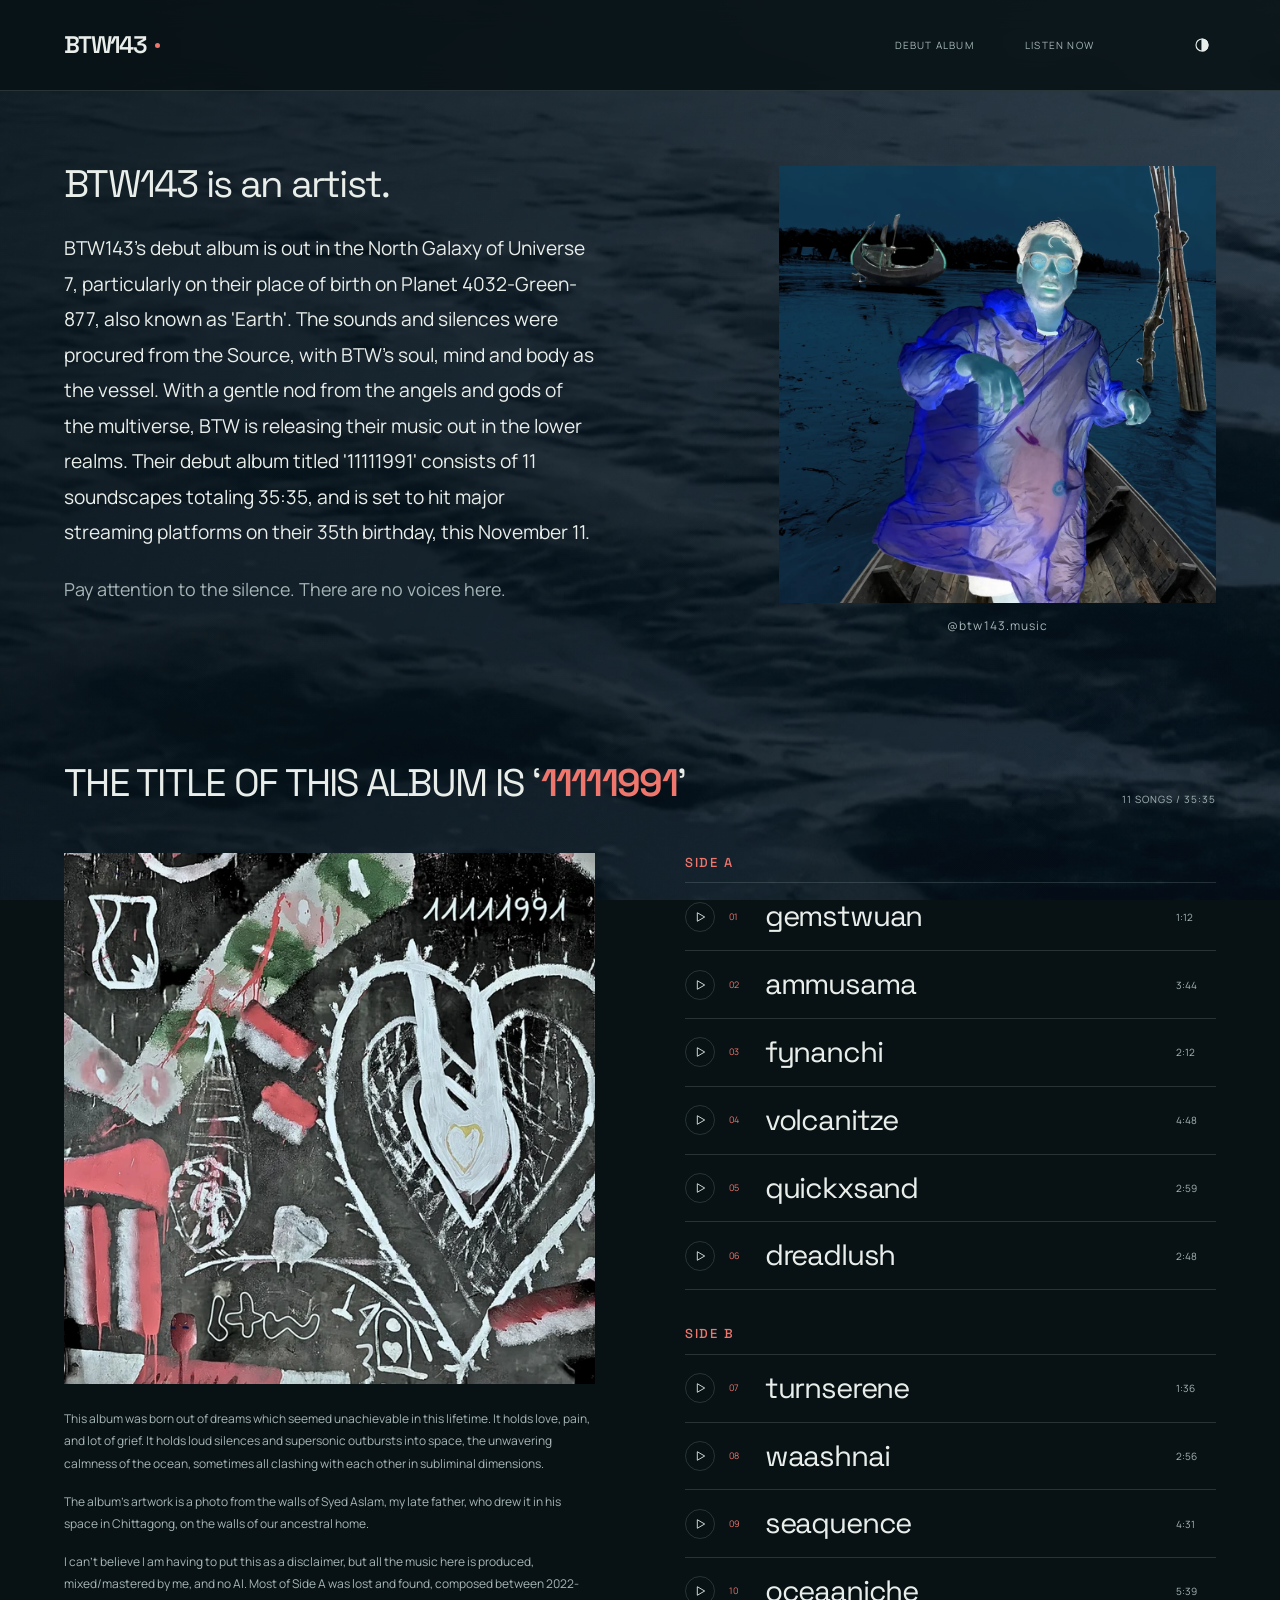
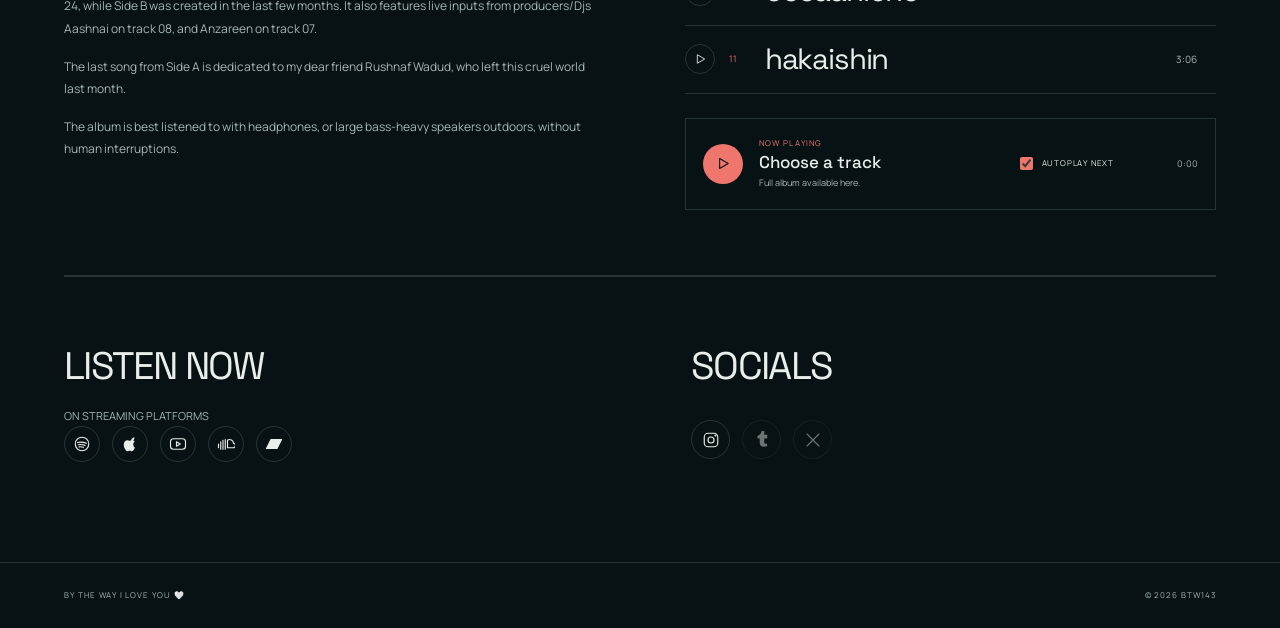
==== commit f801de9d: "Simplify album track listing and add on-site player" ====
--- a/index.html
+++ b/index.html
@@ -1 +1 @@
-<!doctype html><html lang="en" data-theme="dark"><head><meta charset="utf-8"><meta name="viewport" content="width=device-width,initial-scale=1"><title>BTW143 / 11111991</title><meta name="description" content="BTW143&#39;s debut album is out in the North Galaxy of Universe 7, particularly on their place of birth on Planet 4032-Green-877, also known as &#39;Earth&#39;. The sounds and silences were procured from the Source, with BTW&#39;s soul, mind and body as the vessel. With a gentle nod from the angels and gods of the multiverse, BTW is releasing their music out in the lower realms. Their debut album titled &#39;11111991&#39; consists of 11 soundscapes totaling 35:35, and is set to hit major streaming platforms on their 35th birthday, this November 11."><link rel="canonical" href="https://btw143.space/"><meta property="og:url" content="https://btw143.space/"><meta property="og:title" content="BTW143 / 11111991"><meta property="og:image" content="https://btw143.space/assets/album-cover.jpg"><meta name="theme-color" content="#081215"><link rel="icon" href="data:,"><link rel="preconnect" href="https://fonts.googleapis.com"><link rel="preconnect" href="https://fonts.gstatic.com" crossorigin><link href="https://fonts.googleapis.com/css2?family=Manrope:wght@400;500;600&family=Space+Grotesk:wght@400;500;600&display=swap" rel="stylesheet"><link rel="stylesheet" href="styles-6184f40c9b.css"><script src="app-5cd09abc8e.js" defer></script></head><body><a class="skip-link" href="#main">Skip to content</a><div class="ocean" aria-hidden="true"><video id="ocean-video" muted loop playsinline preload="auto" poster="assets/ocean-still.webp"><source src="assets/ocean-seamless.mp4" type="video/mp4"></video><div class="ocean-tint"></div><canvas id="ocean-ripples"></canvas></div><header class="site-header"><a class="wordmark" href="#home" aria-label="BTW143 home">BTW143<span></span></a><nav aria-label="Main navigation"><a href="#11111991">DEBUT ALBUM</a><a href="#listen-now">LISTEN NOW</a></nav><div class="display-controls"><button class="theme-toggle" type="button" aria-label="Switch to inverted mode" aria-pressed="false"><svg viewBox="0 0 24 24" fill="none" stroke="currentColor" stroke-width="1.5" stroke-linecap="round" stroke-linejoin="round" aria-hidden="true"><circle cx="12" cy="12" r="8"/><path d="M12 4a8 8 0 0 1 0 16Z" fill="currentColor"/></svg></button></div></header><main id="main"><section id="home" class="home-section"><h1 class="sr-only">BTW143</h1><div class="home-layout reveal"><div><div class="home-copy"><p>BTW143 is an artist.</p><p>BTW143&#39;s debut album is out in the North Galaxy of Universe 7, particularly on their place of birth on Planet 4032-Green-877, also known as &#39;Earth&#39;. The sounds and silences were procured from the Source, with BTW&#39;s soul, mind and body as the vessel. With a gentle nod from the angels and gods of the multiverse, BTW is releasing their music out in the lower realms. Their debut album titled &#39;11111991&#39; consists of 11 soundscapes totaling 35:35, and is set to hit major streaming platforms on their 35th birthday, this November 11.</p><p>Pay attention to the silence. There are no voices here.</p></div></div><figure class="artist-photo"><img src="assets/artist-main.webp" alt="BTW143 on a boat, rendered in blue and black inverted colours" width="1200" height="1200" fetchpriority="high"><figcaption><a href="https://www.instagram.com/btw143.music/" target="_blank" rel="noopener noreferrer">@btw143.music</a></figcaption></figure></div></section><section id="11111991" class="album-section"><div class="album-heading reveal"><h2>THE TITLE OF THIS ALBUM IS ‘<strong class="album-accent">11111991</strong>’</h2><p>11 SONGS / 35:35</p></div><div class="album-layout"><div class="reveal"><picture class="album-cover"><source type="image/webp" srcset="assets/album-cover-640.webp 640w, assets/album-cover-1200.webp 1200w, assets/album-cover-1800.webp 1800w" sizes="(max-width:720px) 90vw,45vw"><img src="assets/album-cover.jpg" alt="11111991 album cover: a hand-drawn heart over red, black and pale green collage" width="1200" height="1200" fetchpriority="high"></picture><div class="album-notes"><p>This album was born out of dreams which seemed unachievable in this lifetime. It holds love, pain, and lot of grief. It holds loud silences and supersonic outbursts into space, the unwavering calmness of the ocean, sometimes all clashing with each other in subliminal dimensions.</p><p>The album&#39;s artwork is a photo from the walls of Syed Aslam, my late father, who drew it in his space in Chittagong, on the walls of our ancestral home.</p><p>I can&#39;t believe I am having to put this as a disclaimer, but all the music here is produced, mixed/mastered by me, and no AI. Most of Side A was lost and found, composed between 2022-24, while Side B was created in the last few months. It also features live inputs from producers/Djs Aashnai on track 08, and Anzareen on track 07.</p><p>The last song from Side A is dedicated to my dear friend Rushnaf Wadud, who left this cruel world last month.</p><p>Choose a track to search for it on Spotify, Apple Music, or YouTube Music.</p><p>The album is best listened to with headphones, or large bass-heavy speakers outdoors, without human interruptions.</p></div></div><div class="reveal"><h3 class="side-label">SIDE A</h3><ol class="track-list"><li data-track="1"><span class="track-number">01</span><div class="track-info"><span class="track-name">gemstwuan</span><div class="track-platforms"><a class="icon-link" href="https://open.spotify.com/search/BTW143%20gemstwuan" aria-label="Search on Spotify for gemstwuan" title="Search on Spotify for gemstwuan" target="_blank" rel="noopener noreferrer"><svg viewBox="0 0 24 24" fill="none" stroke="currentColor" stroke-width="1.5" stroke-linecap="round" stroke-linejoin="round" aria-hidden="true"><circle cx="12" cy="12" r="9"/><path d="M6 10c4-1 8-.5 12 1m-11 2c3-.7 6-.3 9 .8m-8 2c2-.4 4-.2 6 .6"/></svg></a><a class="icon-link" href="https://music.apple.com/us/search?term=BTW143%20gemstwuan" aria-label="Search on Apple Music for gemstwuan" title="Search on Apple Music for gemstwuan" target="_blank" rel="noopener noreferrer"><svg viewBox="0 0 24 24" fill="none" stroke="currentColor" stroke-width="1.5" stroke-linecap="round" stroke-linejoin="round" aria-hidden="true"><path d="M16.4 13.2c0 2.5 2.2 3.4 2.2 3.5-.1.2-.4 1.4-1.3 2.7-.8 1.1-1.6 2.2-2.8 2.2s-1.6-.7-3-.7-1.8.7-2.9.8c-1.2 0-2.1-1.2-2.9-2.3-1.7-2.5-3-7.1-1.2-10.2a4.5 4.5 0 0 1 3.8-2.3c1.2 0 2.3.8 3 .8s2-.9 3.5-.8c.6 0 2.4.2 3.6 1.9-.1.1-2.1 1.3-2 3.7ZM14.4 4.9A4.7 4.7 0 0 1 17.9 3a4.5 4.5 0 0 1-1.1 3.5 3.9 3.9 0 0 1-3.4 1.7 4.2 4.2 0 0 1 1-3.3Z" fill="currentColor" stroke="none"/></svg></a><a class="icon-link" href="https://music.youtube.com/search?q=BTW143%20gemstwuan" aria-label="Search on YouTube Music for gemstwuan" title="Search on YouTube Music for gemstwuan" target="_blank" rel="noopener noreferrer"><svg viewBox="0 0 24 24" fill="none" stroke="currentColor" stroke-width="1.5" stroke-linecap="round" stroke-linejoin="round" aria-hidden="true"><rect x="2" y="5" width="20" height="14" rx="4"/><path d="m10 9 5 3-5 3Z"/></svg></a><a class="icon-link" href="https://soundcloud.com/search/sounds?q=BTW143%20gemstwuan" aria-label="Search on SoundCloud for gemstwuan" title="Search on SoundCloud for gemstwuan" target="_blank" rel="noopener noreferrer"><svg viewBox="0 0 24 24" fill="none" stroke="currentColor" stroke-width="1.5" stroke-linecap="round" stroke-linejoin="round" aria-hidden="true"><path d="M2 12v5m3-8v10m3-12v12m3-13v13m3-12a5 5 0 0 1 8 4 3 3 0 0 1-1 6h-7Z"/></svg></a><a class="icon-link" href="https://bandcamp.com/search?q=BTW143%20gemstwuan" aria-label="Search on Bandcamp for gemstwuan" title="Search on Bandcamp for gemstwuan" target="_blank" rel="noopener noreferrer"><svg viewBox="0 0 24 24" fill="none" stroke="currentColor" stroke-width="1.5" stroke-linecap="round" stroke-linejoin="round" aria-hidden="true"><path d="M8 6h14l-6 12H2Z" fill="currentColor"/></svg></a></div></div><time>1:12</time></li><li data-track="2"><span class="track-number">02</span><div class="track-info"><span class="track-name">ammusama</span><div class="track-platforms"><a class="icon-link" href="https://open.spotify.com/search/BTW143%20ammusama" aria-label="Search on Spotify for ammusama" title="Search on Spotify for ammusama" target="_blank" rel="noopener noreferrer"><svg viewBox="0 0 24 24" fill="none" stroke="currentColor" stroke-width="1.5" stroke-linecap="round" stroke-linejoin="round" aria-hidden="true"><circle cx="12" cy="12" r="9"/><path d="M6 10c4-1 8-.5 12 1m-11 2c3-.7 6-.3 9 .8m-8 2c2-.4 4-.2 6 .6"/></svg></a><a class="icon-link" href="https://music.apple.com/us/search?term=BTW143%20ammusama" aria-label="Search on Apple Music for ammusama" title="Search on Apple Music for ammusama" target="_blank" rel="noopener noreferrer"><svg viewBox="0 0 24 24" fill="none" stroke="currentColor" stroke-width="1.5" stroke-linecap="round" stroke-linejoin="round" aria-hidden="true"><path d="M16.4 13.2c0 2.5 2.2 3.4 2.2 3.5-.1.2-.4 1.4-1.3 2.7-.8 1.1-1.6 2.2-2.8 2.2s-1.6-.7-3-.7-1.8.7-2.9.8c-1.2 0-2.1-1.2-2.9-2.3-1.7-2.5-3-7.1-1.2-10.2a4.5 4.5 0 0 1 3.8-2.3c1.2 0 2.3.8 3 .8s2-.9 3.5-.8c.6 0 2.4.2 3.6 1.9-.1.1-2.1 1.3-2 3.7ZM14.4 4.9A4.7 4.7 0 0 1 17.9 3a4.5 4.5 0 0 1-1.1 3.5 3.9 3.9 0 0 1-3.4 1.7 4.2 4.2 0 0 1 1-3.3Z" fill="currentColor" stroke="none"/></svg></a><a class="icon-link" href="https://music.youtube.com/search?q=BTW143%20ammusama" aria-label="Search on YouTube Music for ammusama" title="Search on YouTube Music for ammusama" target="_blank" rel="noopener noreferrer"><svg viewBox="0 0 24 24" fill="none" stroke="currentColor" stroke-width="1.5" stroke-linecap="round" stroke-linejoin="round" aria-hidden="true"><rect x="2" y="5" width="20" height="14" rx="4"/><path d="m10 9 5 3-5 3Z"/></svg></a><a class="icon-link" href="https://soundcloud.com/search/sounds?q=BTW143%20ammusama" aria-label="Search on SoundCloud for ammusama" title="Search on SoundCloud for ammusama" target="_blank" rel="noopener noreferrer"><svg viewBox="0 0 24 24" fill="none" stroke="currentColor" stroke-width="1.5" stroke-linecap="round" stroke-linejoin="round" aria-hidden="true"><path d="M2 12v5m3-8v10m3-12v12m3-13v13m3-12a5 5 0 0 1 8 4 3 3 0 0 1-1 6h-7Z"/></svg></a><a class="icon-link" href="https://bandcamp.com/search?q=BTW143%20ammusama" aria-label="Search on Bandcamp for ammusama" title="Search on Bandcamp for ammusama" target="_blank" rel="noopener noreferrer"><svg viewBox="0 0 24 24" fill="none" stroke="currentColor" stroke-width="1.5" stroke-linecap="round" stroke-linejoin="round" aria-hidden="true"><path d="M8 6h14l-6 12H2Z" fill="currentColor"/></svg></a></div></div><time>3:44</time></li><li data-track="3"><span class="track-number">03</span><div class="track-info"><span class="track-name">fynanchi</span><div class="track-platforms"><a class="icon-link" href="https://open.spotify.com/search/BTW143%20fynanchi" aria-label="Search on Spotify for fynanchi" title="Search on Spotify for fynanchi" target="_blank" rel="noopener noreferrer"><svg viewBox="0 0 24 24" fill="none" stroke="currentColor" stroke-width="1.5" stroke-linecap="round" stroke-linejoin="round" aria-hidden="true"><circle cx="12" cy="12" r="9"/><path d="M6 10c4-1 8-.5 12 1m-11 2c3-.7 6-.3 9 .8m-8 2c2-.4 4-.2 6 .6"/></svg></a><a class="icon-link" href="https://music.apple.com/us/search?term=BTW143%20fynanchi" aria-label="Search on Apple Music for fynanchi" title="Search on Apple Music for fynanchi" target="_blank" rel="noopener noreferrer"><svg viewBox="0 0 24 24" fill="none" stroke="currentColor" stroke-width="1.5" stroke-linecap="round" stroke-linejoin="round" aria-hidden="true"><path d="M16.4 13.2c0 2.5 2.2 3.4 2.2 3.5-.1.2-.4 1.4-1.3 2.7-.8 1.1-1.6 2.2-2.8 2.2s-1.6-.7-3-.7-1.8.7-2.9.8c-1.2 0-2.1-1.2-2.9-2.3-1.7-2.5-3-7.1-1.2-10.2a4.5 4.5 0 0 1 3.8-2.3c1.2 0 2.3.8 3 .8s2-.9 3.5-.8c.6 0 2.4.2 3.6 1.9-.1.1-2.1 1.3-2 3.7ZM14.4 4.9A4.7 4.7 0 0 1 17.9 3a4.5 4.5 0 0 1-1.1 3.5 3.9 3.9 0 0 1-3.4 1.7 4.2 4.2 0 0 1 1-3.3Z" fill="currentColor" stroke="none"/></svg></a><a class="icon-link" href="https://music.youtube.com/search?q=BTW143%20fynanchi" aria-label="Search on YouTube Music for fynanchi" title="Search on YouTube Music for fynanchi" target="_blank" rel="noopener noreferrer"><svg viewBox="0 0 24 24" fill="none" stroke="currentColor" stroke-width="1.5" stroke-linecap="round" stroke-linejoin="round" aria-hidden="true"><rect x="2" y="5" width="20" height="14" rx="4"/><path d="m10 9 5 3-5 3Z"/></svg></a><a class="icon-link" href="https://soundcloud.com/search/sounds?q=BTW143%20fynanchi" aria-label="Search on SoundCloud for fynanchi" title="Search on SoundCloud for fynanchi" target="_blank" rel="noopener noreferrer"><svg viewBox="0 0 24 24" fill="none" stroke="currentColor" stroke-width="1.5" stroke-linecap="round" stroke-linejoin="round" aria-hidden="true"><path d="M2 12v5m3-8v10m3-12v12m3-13v13m3-12a5 5 0 0 1 8 4 3 3 0 0 1-1 6h-7Z"/></svg></a><a class="icon-link" href="https://bandcamp.com/search?q=BTW143%20fynanchi" aria-label="Search on Bandcamp for fynanchi" title="Search on Bandcamp for fynanchi" target="_blank" rel="noopener noreferrer"><svg viewBox="0 0 24 24" fill="none" stroke="currentColor" stroke-width="1.5" stroke-linecap="round" stroke-linejoin="round" aria-hidden="true"><path d="M8 6h14l-6 12H2Z" fill="currentColor"/></svg></a></div></div><time>2:12</time></li><li data-track="4"><span class="track-number">04</span><div class="track-info"><span class="track-name">volcanitze</span><div class="track-platforms"><a class="icon-link" href="https://open.spotify.com/search/BTW143%20volcanitze" aria-label="Search on Spotify for volcanitze" title="Search on Spotify for volcanitze" target="_blank" rel="noopener noreferrer"><svg viewBox="0 0 24 24" fill="none" stroke="currentColor" stroke-width="1.5" stroke-linecap="round" stroke-linejoin="round" aria-hidden="true"><circle cx="12" cy="12" r="9"/><path d="M6 10c4-1 8-.5 12 1m-11 2c3-.7 6-.3 9 .8m-8 2c2-.4 4-.2 6 .6"/></svg></a><a class="icon-link" href="https://music.apple.com/us/search?term=BTW143%20volcanitze" aria-label="Search on Apple Music for volcanitze" title="Search on Apple Music for volcanitze" target="_blank" rel="noopener noreferrer"><svg viewBox="0 0 24 24" fill="none" stroke="currentColor" stroke-width="1.5" stroke-linecap="round" stroke-linejoin="round" aria-hidden="true"><path d="M16.4 13.2c0 2.5 2.2 3.4 2.2 3.5-.1.2-.4 1.4-1.3 2.7-.8 1.1-1.6 2.2-2.8 2.2s-1.6-.7-3-.7-1.8.7-2.9.8c-1.2 0-2.1-1.2-2.9-2.3-1.7-2.5-3-7.1-1.2-10.2a4.5 4.5 0 0 1 3.8-2.3c1.2 0 2.3.8 3 .8s2-.9 3.5-.8c.6 0 2.4.2 3.6 1.9-.1.1-2.1 1.3-2 3.7ZM14.4 4.9A4.7 4.7 0 0 1 17.9 3a4.5 4.5 0 0 1-1.1 3.5 3.9 3.9 0 0 1-3.4 1.7 4.2 4.2 0 0 1 1-3.3Z" fill="currentColor" stroke="none"/></svg></a><a class="icon-link" href="https://music.youtube.com/search?q=BTW143%20volcanitze" aria-label="Search on YouTube Music for volcanitze" title="Search on YouTube Music for volcanitze" target="_blank" rel="noopener noreferrer"><svg viewBox="0 0 24 24" fill="none" stroke="currentColor" stroke-width="1.5" stroke-linecap="round" stroke-linejoin="round" aria-hidden="true"><rect x="2" y="5" width="20" height="14" rx="4"/><path d="m10 9 5 3-5 3Z"/></svg></a><a class="icon-link" href="https://soundcloud.com/search/sounds?q=BTW143%20volcanitze" aria-label="Search on SoundCloud for volcanitze" title="Search on SoundCloud for volcanitze" target="_blank" rel="noopener noreferrer"><svg viewBox="0 0 24 24" fill="none" stroke="currentColor" stroke-width="1.5" stroke-linecap="round" stroke-linejoin="round" aria-hidden="true"><path d="M2 12v5m3-8v10m3-12v12m3-13v13m3-12a5 5 0 0 1 8 4 3 3 0 0 1-1 6h-7Z"/></svg></a><a class="icon-link" href="https://bandcamp.com/search?q=BTW143%20volcanitze" aria-label="Search on Bandcamp for volcanitze" title="Search on Bandcamp for volcanitze" target="_blank" rel="noopener noreferrer"><svg viewBox="0 0 24 24" fill="none" stroke="currentColor" stroke-width="1.5" stroke-linecap="round" stroke-linejoin="round" aria-hidden="true"><path d="M8 6h14l-6 12H2Z" fill="currentColor"/></svg></a></div></div><time>4:48</time></li><li data-track="5"><span class="track-number">05</span><div class="track-info"><span class="track-name">quickxsand</span><div class="track-platforms"><a class="icon-link" href="https://open.spotify.com/search/BTW143%20quickxsand" aria-label="Search on Spotify for quickxsand" title="Search on Spotify for quickxsand" target="_blank" rel="noopener noreferrer"><svg viewBox="0 0 24 24" fill="none" stroke="currentColor" stroke-width="1.5" stroke-linecap="round" stroke-linejoin="round" aria-hidden="true"><circle cx="12" cy="12" r="9"/><path d="M6 10c4-1 8-.5 12 1m-11 2c3-.7 6-.3 9 .8m-8 2c2-.4 4-.2 6 .6"/></svg></a><a class="icon-link" href="https://music.apple.com/us/search?term=BTW143%20quickxsand" aria-label="Search on Apple Music for quickxsand" title="Search on Apple Music for quickxsand" target="_blank" rel="noopener noreferrer"><svg viewBox="0 0 24 24" fill="none" stroke="currentColor" stroke-width="1.5" stroke-linecap="round" stroke-linejoin="round" aria-hidden="true"><path d="M16.4 13.2c0 2.5 2.2 3.4 2.2 3.5-.1.2-.4 1.4-1.3 2.7-.8 1.1-1.6 2.2-2.8 2.2s-1.6-.7-3-.7-1.8.7-2.9.8c-1.2 0-2.1-1.2-2.9-2.3-1.7-2.5-3-7.1-1.2-10.2a4.5 4.5 0 0 1 3.8-2.3c1.2 0 2.3.8 3 .8s2-.9 3.5-.8c.6 0 2.4.2 3.6 1.9-.1.1-2.1 1.3-2 3.7ZM14.4 4.9A4.7 4.7 0 0 1 17.9 3a4.5 4.5 0 0 1-1.1 3.5 3.9 3.9 0 0 1-3.4 1.7 4.2 4.2 0 0 1 1-3.3Z" fill="currentColor" stroke="none"/></svg></a><a class="icon-link" href="https://music.youtube.com/search?q=BTW143%20quickxsand" aria-label="Search on YouTube Music for quickxsand" title="Search on YouTube Music for quickxsand" target="_blank" rel="noopener noreferrer"><svg viewBox="0 0 24 24" fill="none" stroke="currentColor" stroke-width="1.5" stroke-linecap="round" stroke-linejoin="round" aria-hidden="true"><rect x="2" y="5" width="20" height="14" rx="4"/><path d="m10 9 5 3-5 3Z"/></svg></a><a class="icon-link" href="https://soundcloud.com/search/sounds?q=BTW143%20quickxsand" aria-label="Search on SoundCloud for quickxsand" title="Search on SoundCloud for quickxsand" target="_blank" rel="noopener noreferrer"><svg viewBox="0 0 24 24" fill="none" stroke="currentColor" stroke-width="1.5" stroke-linecap="round" stroke-linejoin="round" aria-hidden="true"><path d="M2 12v5m3-8v10m3-12v12m3-13v13m3-12a5 5 0 0 1 8 4 3 3 0 0 1-1 6h-7Z"/></svg></a><a class="icon-link" href="https://bandcamp.com/search?q=BTW143%20quickxsand" aria-label="Search on Bandcamp for quickxsand" title="Search on Bandcamp for quickxsand" target="_blank" rel="noopener noreferrer"><svg viewBox="0 0 24 24" fill="none" stroke="currentColor" stroke-width="1.5" stroke-linecap="round" stroke-linejoin="round" aria-hidden="true"><path d="M8 6h14l-6 12H2Z" fill="currentColor"/></svg></a></div></div><time>2:59</time></li><li data-track="6"><span class="track-number">06</span><div class="track-info"><span class="track-name">dreadlush</span><div class="track-platforms"><a class="icon-link" href="https://open.spotify.com/search/BTW143%20dreadlush" aria-label="Search on Spotify for dreadlush" title="Search on Spotify for dreadlush" target="_blank" rel="noopener noreferrer"><svg viewBox="0 0 24 24" fill="none" stroke="currentColor" stroke-width="1.5" stroke-linecap="round" stroke-linejoin="round" aria-hidden="true"><circle cx="12" cy="12" r="9"/><path d="M6 10c4-1 8-.5 12 1m-11 2c3-.7 6-.3 9 .8m-8 2c2-.4 4-.2 6 .6"/></svg></a><a class="icon-link" href="https://music.apple.com/us/search?term=BTW143%20dreadlush" aria-label="Search on Apple Music for dreadlush" title="Search on Apple Music for dreadlush" target="_blank" rel="noopener noreferrer"><svg viewBox="0 0 24 24" fill="none" stroke="currentColor" stroke-width="1.5" stroke-linecap="round" stroke-linejoin="round" aria-hidden="true"><path d="M16.4 13.2c0 2.5 2.2 3.4 2.2 3.5-.1.2-.4 1.4-1.3 2.7-.8 1.1-1.6 2.2-2.8 2.2s-1.6-.7-3-.7-1.8.7-2.9.8c-1.2 0-2.1-1.2-2.9-2.3-1.7-2.5-3-7.1-1.2-10.2a4.5 4.5 0 0 1 3.8-2.3c1.2 0 2.3.8 3 .8s2-.9 3.5-.8c.6 0 2.4.2 3.6 1.9-.1.1-2.1 1.3-2 3.7ZM14.4 4.9A4.7 4.7 0 0 1 17.9 3a4.5 4.5 0 0 1-1.1 3.5 3.9 3.9 0 0 1-3.4 1.7 4.2 4.2 0 0 1 1-3.3Z" fill="currentColor" stroke="none"/></svg></a><a class="icon-link" href="https://music.youtube.com/search?q=BTW143%20dreadlush" aria-label="Search on YouTube Music for dreadlush" title="Search on YouTube Music for dreadlush" target="_blank" rel="noopener noreferrer"><svg viewBox="0 0 24 24" fill="none" stroke="currentColor" stroke-width="1.5" stroke-linecap="round" stroke-linejoin="round" aria-hidden="true"><rect x="2" y="5" width="20" height="14" rx="4"/><path d="m10 9 5 3-5 3Z"/></svg></a><a class="icon-link" href="https://soundcloud.com/search/sounds?q=BTW143%20dreadlush" aria-label="Search on SoundCloud for dreadlush" title="Search on SoundCloud for dreadlush" target="_blank" rel="noopener noreferrer"><svg viewBox="0 0 24 24" fill="none" stroke="currentColor" stroke-width="1.5" stroke-linecap="round" stroke-linejoin="round" aria-hidden="true"><path d="M2 12v5m3-8v10m3-12v12m3-13v13m3-12a5 5 0 0 1 8 4 3 3 0 0 1-1 6h-7Z"/></svg></a><a class="icon-link" href="https://bandcamp.com/search?q=BTW143%20dreadlush" aria-label="Search on Bandcamp for dreadlush" title="Search on Bandcamp for dreadlush" target="_blank" rel="noopener noreferrer"><svg viewBox="0 0 24 24" fill="none" stroke="currentColor" stroke-width="1.5" stroke-linecap="round" stroke-linejoin="round" aria-hidden="true"><path d="M8 6h14l-6 12H2Z" fill="currentColor"/></svg></a></div></div><time>2:48</time></li></ol><h3 class="side-label side-b">SIDE B</h3><ol class="track-list" start="7"><li data-track="7"><span class="track-number">07</span><div class="track-info"><span class="track-name">turnserene</span><div class="track-platforms"><a class="icon-link" href="https://open.spotify.com/search/BTW143%20turnserene" aria-label="Search on Spotify for turnserene" title="Search on Spotify for turnserene" target="_blank" rel="noopener noreferrer"><svg viewBox="0 0 24 24" fill="none" stroke="currentColor" stroke-width="1.5" stroke-linecap="round" stroke-linejoin="round" aria-hidden="true"><circle cx="12" cy="12" r="9"/><path d="M6 10c4-1 8-.5 12 1m-11 2c3-.7 6-.3 9 .8m-8 2c2-.4 4-.2 6 .6"/></svg></a><a class="icon-link" href="https://music.apple.com/us/search?term=BTW143%20turnserene" aria-label="Search on Apple Music for turnserene" title="Search on Apple Music for turnserene" target="_blank" rel="noopener noreferrer"><svg viewBox="0 0 24 24" fill="none" stroke="currentColor" stroke-width="1.5" stroke-linecap="round" stroke-linejoin="round" aria-hidden="true"><path d="M16.4 13.2c0 2.5 2.2 3.4 2.2 3.5-.1.2-.4 1.4-1.3 2.7-.8 1.1-1.6 2.2-2.8 2.2s-1.6-.7-3-.7-1.8.7-2.9.8c-1.2 0-2.1-1.2-2.9-2.3-1.7-2.5-3-7.1-1.2-10.2a4.5 4.5 0 0 1 3.8-2.3c1.2 0 2.3.8 3 .8s2-.9 3.5-.8c.6 0 2.4.2 3.6 1.9-.1.1-2.1 1.3-2 3.7ZM14.4 4.9A4.7 4.7 0 0 1 17.9 3a4.5 4.5 0 0 1-1.1 3.5 3.9 3.9 0 0 1-3.4 1.7 4.2 4.2 0 0 1 1-3.3Z" fill="currentColor" stroke="none"/></svg></a><a class="icon-link" href="https://music.youtube.com/search?q=BTW143%20turnserene" aria-label="Search on YouTube Music for turnserene" title="Search on YouTube Music for turnserene" target="_blank" rel="noopener noreferrer"><svg viewBox="0 0 24 24" fill="none" stroke="currentColor" stroke-width="1.5" stroke-linecap="round" stroke-linejoin="round" aria-hidden="true"><rect x="2" y="5" width="20" height="14" rx="4"/><path d="m10 9 5 3-5 3Z"/></svg></a><a class="icon-link" href="https://soundcloud.com/search/sounds?q=BTW143%20turnserene" aria-label="Search on SoundCloud for turnserene" title="Search on SoundCloud for turnserene" target="_blank" rel="noopener noreferrer"><svg viewBox="0 0 24 24" fill="none" stroke="currentColor" stroke-width="1.5" stroke-linecap="round" stroke-linejoin="round" aria-hidden="true"><path d="M2 12v5m3-8v10m3-12v12m3-13v13m3-12a5 5 0 0 1 8 4 3 3 0 0 1-1 6h-7Z"/></svg></a><a class="icon-link" href="https://bandcamp.com/search?q=BTW143%20turnserene" aria-label="Search on Bandcamp for turnserene" title="Search on Bandcamp for turnserene" target="_blank" rel="noopener noreferrer"><svg viewBox="0 0 24 24" fill="none" stroke="currentColor" stroke-width="1.5" stroke-linecap="round" stroke-linejoin="round" aria-hidden="true"><path d="M8 6h14l-6 12H2Z" fill="currentColor"/></svg></a></div></div><time>1:36</time></li><li data-track="8"><span class="track-number">08</span><div class="track-info"><span class="track-name">waashnai</span><div class="track-platforms"><a class="icon-link" href="https://open.spotify.com/search/BTW143%20waashnai" aria-label="Search on Spotify for waashnai" title="Search on Spotify for waashnai" target="_blank" rel="noopener noreferrer"><svg viewBox="0 0 24 24" fill="none" stroke="currentColor" stroke-width="1.5" stroke-linecap="round" stroke-linejoin="round" aria-hidden="true"><circle cx="12" cy="12" r="9"/><path d="M6 10c4-1 8-.5 12 1m-11 2c3-.7 6-.3 9 .8m-8 2c2-.4 4-.2 6 .6"/></svg></a><a class="icon-link" href="https://music.apple.com/us/search?term=BTW143%20waashnai" aria-label="Search on Apple Music for waashnai" title="Search on Apple Music for waashnai" target="_blank" rel="noopener noreferrer"><svg viewBox="0 0 24 24" fill="none" stroke="currentColor" stroke-width="1.5" stroke-linecap="round" stroke-linejoin="round" aria-hidden="true"><path d="M16.4 13.2c0 2.5 2.2 3.4 2.2 3.5-.1.2-.4 1.4-1.3 2.7-.8 1.1-1.6 2.2-2.8 2.2s-1.6-.7-3-.7-1.8.7-2.9.8c-1.2 0-2.1-1.2-2.9-2.3-1.7-2.5-3-7.1-1.2-10.2a4.5 4.5 0 0 1 3.8-2.3c1.2 0 2.3.8 3 .8s2-.9 3.5-.8c.6 0 2.4.2 3.6 1.9-.1.1-2.1 1.3-2 3.7ZM14.4 4.9A4.7 4.7 0 0 1 17.9 3a4.5 4.5 0 0 1-1.1 3.5 3.9 3.9 0 0 1-3.4 1.7 4.2 4.2 0 0 1 1-3.3Z" fill="currentColor" stroke="none"/></svg></a><a class="icon-link" href="https://music.youtube.com/search?q=BTW143%20waashnai" aria-label="Search on YouTube Music for waashnai" title="Search on YouTube Music for waashnai" target="_blank" rel="noopener noreferrer"><svg viewBox="0 0 24 24" fill="none" stroke="currentColor" stroke-width="1.5" stroke-linecap="round" stroke-linejoin="round" aria-hidden="true"><rect x="2" y="5" width="20" height="14" rx="4"/><path d="m10 9 5 3-5 3Z"/></svg></a><a class="icon-link" href="https://soundcloud.com/search/sounds?q=BTW143%20waashnai" aria-label="Search on SoundCloud for waashnai" title="Search on SoundCloud for waashnai" target="_blank" rel="noopener noreferrer"><svg viewBox="0 0 24 24" fill="none" stroke="currentColor" stroke-width="1.5" stroke-linecap="round" stroke-linejoin="round" aria-hidden="true"><path d="M2 12v5m3-8v10m3-12v12m3-13v13m3-12a5 5 0 0 1 8 4 3 3 0 0 1-1 6h-7Z"/></svg></a><a class="icon-link" href="https://bandcamp.com/search?q=BTW143%20waashnai" aria-label="Search on Bandcamp for waashnai" title="Search on Bandcamp for waashnai" target="_blank" rel="noopener noreferrer"><svg viewBox="0 0 24 24" fill="none" stroke="currentColor" stroke-width="1.5" stroke-linecap="round" stroke-linejoin="round" aria-hidden="true"><path d="M8 6h14l-6 12H2Z" fill="currentColor"/></svg></a></div></div><time>2:56</time></li><li data-track="9"><span class="track-number">09</span><div class="track-info"><span class="track-name">seaquence</span><div class="track-platforms"><a class="icon-link" href="https://open.spotify.com/search/BTW143%20seaquence" aria-label="Search on Spotify for seaquence" title="Search on Spotify for seaquence" target="_blank" rel="noopener noreferrer"><svg viewBox="0 0 24 24" fill="none" stroke="currentColor" stroke-width="1.5" stroke-linecap="round" stroke-linejoin="round" aria-hidden="true"><circle cx="12" cy="12" r="9"/><path d="M6 10c4-1 8-.5 12 1m-11 2c3-.7 6-.3 9 .8m-8 2c2-.4 4-.2 6 .6"/></svg></a><a class="icon-link" href="https://music.apple.com/us/search?term=BTW143%20seaquence" aria-label="Search on Apple Music for seaquence" title="Search on Apple Music for seaquence" target="_blank" rel="noopener noreferrer"><svg viewBox="0 0 24 24" fill="none" stroke="currentColor" stroke-width="1.5" stroke-linecap="round" stroke-linejoin="round" aria-hidden="true"><path d="M16.4 13.2c0 2.5 2.2 3.4 2.2 3.5-.1.2-.4 1.4-1.3 2.7-.8 1.1-1.6 2.2-2.8 2.2s-1.6-.7-3-.7-1.8.7-2.9.8c-1.2 0-2.1-1.2-2.9-2.3-1.7-2.5-3-7.1-1.2-10.2a4.5 4.5 0 0 1 3.8-2.3c1.2 0 2.3.8 3 .8s2-.9 3.5-.8c.6 0 2.4.2 3.6 1.9-.1.1-2.1 1.3-2 3.7ZM14.4 4.9A4.7 4.7 0 0 1 17.9 3a4.5 4.5 0 0 1-1.1 3.5 3.9 3.9 0 0 1-3.4 1.7 4.2 4.2 0 0 1 1-3.3Z" fill="currentColor" stroke="none"/></svg></a><a class="icon-link" href="https://music.youtube.com/search?q=BTW143%20seaquence" aria-label="Search on YouTube Music for seaquence" title="Search on YouTube Music for seaquence" target="_blank" rel="noopener noreferrer"><svg viewBox="0 0 24 24" fill="none" stroke="currentColor" stroke-width="1.5" stroke-linecap="round" stroke-linejoin="round" aria-hidden="true"><rect x="2" y="5" width="20" height="14" rx="4"/><path d="m10 9 5 3-5 3Z"/></svg></a><a class="icon-link" href="https://soundcloud.com/search/sounds?q=BTW143%20seaquence" aria-label="Search on SoundCloud for seaquence" title="Search on SoundCloud for seaquence" target="_blank" rel="noopener noreferrer"><svg viewBox="0 0 24 24" fill="none" stroke="currentColor" stroke-width="1.5" stroke-linecap="round" stroke-linejoin="round" aria-hidden="true"><path d="M2 12v5m3-8v10m3-12v12m3-13v13m3-12a5 5 0 0 1 8 4 3 3 0 0 1-1 6h-7Z"/></svg></a><a class="icon-link" href="https://bandcamp.com/search?q=BTW143%20seaquence" aria-label="Search on Bandcamp for seaquence" title="Search on Bandcamp for seaquence" target="_blank" rel="noopener noreferrer"><svg viewBox="0 0 24 24" fill="none" stroke="currentColor" stroke-width="1.5" stroke-linecap="round" stroke-linejoin="round" aria-hidden="true"><path d="M8 6h14l-6 12H2Z" fill="currentColor"/></svg></a></div></div><time>4:31</time></li><li data-track="10"><span class="track-number">10</span><div class="track-info"><span class="track-name">oceaaniche</span><div class="track-platforms"><a class="icon-link" href="https://open.spotify.com/search/BTW143%20oceaaniche" aria-label="Search on Spotify for oceaaniche" title="Search on Spotify for oceaaniche" target="_blank" rel="noopener noreferrer"><svg viewBox="0 0 24 24" fill="none" stroke="currentColor" stroke-width="1.5" stroke-linecap="round" stroke-linejoin="round" aria-hidden="true"><circle cx="12" cy="12" r="9"/><path d="M6 10c4-1 8-.5 12 1m-11 2c3-.7 6-.3 9 .8m-8 2c2-.4 4-.2 6 .6"/></svg></a><a class="icon-link" href="https://music.apple.com/us/search?term=BTW143%20oceaaniche" aria-label="Search on Apple Music for oceaaniche" title="Search on Apple Music for oceaaniche" target="_blank" rel="noopener noreferrer"><svg viewBox="0 0 24 24" fill="none" stroke="currentColor" stroke-width="1.5" stroke-linecap="round" stroke-linejoin="round" aria-hidden="true"><path d="M16.4 13.2c0 2.5 2.2 3.4 2.2 3.5-.1.2-.4 1.4-1.3 2.7-.8 1.1-1.6 2.2-2.8 2.2s-1.6-.7-3-.7-1.8.7-2.9.8c-1.2 0-2.1-1.2-2.9-2.3-1.7-2.5-3-7.1-1.2-10.2a4.5 4.5 0 0 1 3.8-2.3c1.2 0 2.3.8 3 .8s2-.9 3.5-.8c.6 0 2.4.2 3.6 1.9-.1.1-2.1 1.3-2 3.7ZM14.4 4.9A4.7 4.7 0 0 1 17.9 3a4.5 4.5 0 0 1-1.1 3.5 3.9 3.9 0 0 1-3.4 1.7 4.2 4.2 0 0 1 1-3.3Z" fill="currentColor" stroke="none"/></svg></a><a class="icon-link" href="https://music.youtube.com/search?q=BTW143%20oceaaniche" aria-label="Search on YouTube Music for oceaaniche" title="Search on YouTube Music for oceaaniche" target="_blank" rel="noopener noreferrer"><svg viewBox="0 0 24 24" fill="none" stroke="currentColor" stroke-width="1.5" stroke-linecap="round" stroke-linejoin="round" aria-hidden="true"><rect x="2" y="5" width="20" height="14" rx="4"/><path d="m10 9 5 3-5 3Z"/></svg></a><a class="icon-link" href="https://soundcloud.com/search/sounds?q=BTW143%20oceaaniche" aria-label="Search on SoundCloud for oceaaniche" title="Search on SoundCloud for oceaaniche" target="_blank" rel="noopener noreferrer"><svg viewBox="0 0 24 24" fill="none" stroke="currentColor" stroke-width="1.5" stroke-linecap="round" stroke-linejoin="round" aria-hidden="true"><path d="M2 12v5m3-8v10m3-12v12m3-13v13m3-12a5 5 0 0 1 8 4 3 3 0 0 1-1 6h-7Z"/></svg></a><a class="icon-link" href="https://bandcamp.com/search?q=BTW143%20oceaaniche" aria-label="Search on Bandcamp for oceaaniche" title="Search on Bandcamp for oceaaniche" target="_blank" rel="noopener noreferrer"><svg viewBox="0 0 24 24" fill="none" stroke="currentColor" stroke-width="1.5" stroke-linecap="round" stroke-linejoin="round" aria-hidden="true"><path d="M8 6h14l-6 12H2Z" fill="currentColor"/></svg></a></div></div><time>5:39</time></li><li data-track="11"><span class="track-number">11</span><div class="track-info"><span class="track-name">hakaishin</span><div class="track-platforms"><a class="icon-link" href="https://open.spotify.com/search/BTW143%20hakaishin" aria-label="Search on Spotify for hakaishin" title="Search on Spotify for hakaishin" target="_blank" rel="noopener noreferrer"><svg viewBox="0 0 24 24" fill="none" stroke="currentColor" stroke-width="1.5" stroke-linecap="round" stroke-linejoin="round" aria-hidden="true"><circle cx="12" cy="12" r="9"/><path d="M6 10c4-1 8-.5 12 1m-11 2c3-.7 6-.3 9 .8m-8 2c2-.4 4-.2 6 .6"/></svg></a><a class="icon-link" href="https://music.apple.com/us/search?term=BTW143%20hakaishin" aria-label="Search on Apple Music for hakaishin" title="Search on Apple Music for hakaishin" target="_blank" rel="noopener noreferrer"><svg viewBox="0 0 24 24" fill="none" stroke="currentColor" stroke-width="1.5" stroke-linecap="round" stroke-linejoin="round" aria-hidden="true"><path d="M16.4 13.2c0 2.5 2.2 3.4 2.2 3.5-.1.2-.4 1.4-1.3 2.7-.8 1.1-1.6 2.2-2.8 2.2s-1.6-.7-3-.7-1.8.7-2.9.8c-1.2 0-2.1-1.2-2.9-2.3-1.7-2.5-3-7.1-1.2-10.2a4.5 4.5 0 0 1 3.8-2.3c1.2 0 2.3.8 3 .8s2-.9 3.5-.8c.6 0 2.4.2 3.6 1.9-.1.1-2.1 1.3-2 3.7ZM14.4 4.9A4.7 4.7 0 0 1 17.9 3a4.5 4.5 0 0 1-1.1 3.5 3.9 3.9 0 0 1-3.4 1.7 4.2 4.2 0 0 1 1-3.3Z" fill="currentColor" stroke="none"/></svg></a><a class="icon-link" href="https://music.youtube.com/search?q=BTW143%20hakaishin" aria-label="Search on YouTube Music for hakaishin" title="Search on YouTube Music for hakaishin" target="_blank" rel="noopener noreferrer"><svg viewBox="0 0 24 24" fill="none" stroke="currentColor" stroke-width="1.5" stroke-linecap="round" stroke-linejoin="round" aria-hidden="true"><rect x="2" y="5" width="20" height="14" rx="4"/><path d="m10 9 5 3-5 3Z"/></svg></a><a class="icon-link" href="https://soundcloud.com/search/sounds?q=BTW143%20hakaishin" aria-label="Search on SoundCloud for hakaishin" title="Search on SoundCloud for hakaishin" target="_blank" rel="noopener noreferrer"><svg viewBox="0 0 24 24" fill="none" stroke="currentColor" stroke-width="1.5" stroke-linecap="round" stroke-linejoin="round" aria-hidden="true"><path d="M2 12v5m3-8v10m3-12v12m3-13v13m3-12a5 5 0 0 1 8 4 3 3 0 0 1-1 6h-7Z"/></svg></a><a class="icon-link" href="https://bandcamp.com/search?q=BTW143%20hakaishin" aria-label="Search on Bandcamp for hakaishin" title="Search on Bandcamp for hakaishin" target="_blank" rel="noopener noreferrer"><svg viewBox="0 0 24 24" fill="none" stroke="currentColor" stroke-width="1.5" stroke-linecap="round" stroke-linejoin="round" aria-hidden="true"><path d="M8 6h14l-6 12H2Z" fill="currentColor"/></svg></a></div></div><time>3:06</time></li></ol></div></div></section><section id="listen-now" class="party-layout listen-layout"><div class="reveal party-main"><h2>LISTEN NOW</h2><div class="party-copy"><p>Find BTW143 and 11111991 across streaming platforms.</p></div><div class="album-platforms" aria-label="BTW143 on streaming platforms"><a class="icon-link" href="https://open.spotify.com/artist/4yzpuLO704Affl6a8LF58e" aria-label="BTW143 on Spotify" title="BTW143 on Spotify" target="_blank" rel="noopener noreferrer"><svg viewBox="0 0 24 24" fill="none" stroke="currentColor" stroke-width="1.5" stroke-linecap="round" stroke-linejoin="round" aria-hidden="true"><circle cx="12" cy="12" r="9"/><path d="M6 10c4-1 8-.5 12 1m-11 2c3-.7 6-.3 9 .8m-8 2c2-.4 4-.2 6 .6"/></svg></a><a class="icon-link" href="https://music.apple.com/us/artist/btw143/6831079349" aria-label="BTW143 on Apple Music" title="BTW143 on Apple Music" target="_blank" rel="noopener noreferrer"><svg viewBox="0 0 24 24" fill="none" stroke="currentColor" stroke-width="1.5" stroke-linecap="round" stroke-linejoin="round" aria-hidden="true"><path d="M16.4 13.2c0 2.5 2.2 3.4 2.2 3.5-.1.2-.4 1.4-1.3 2.7-.8 1.1-1.6 2.2-2.8 2.2s-1.6-.7-3-.7-1.8.7-2.9.8c-1.2 0-2.1-1.2-2.9-2.3-1.7-2.5-3-7.1-1.2-10.2a4.5 4.5 0 0 1 3.8-2.3c1.2 0 2.3.8 3 .8s2-.9 3.5-.8c.6 0 2.4.2 3.6 1.9-.1.1-2.1 1.3-2 3.7ZM14.4 4.9A4.7 4.7 0 0 1 17.9 3a4.5 4.5 0 0 1-1.1 3.5 3.9 3.9 0 0 1-3.4 1.7 4.2 4.2 0 0 1 1-3.3Z" fill="currentColor" stroke="none"/></svg></a><a class="icon-link" href="https://music.youtube.com/playlist?list=PLRBXonmMfG9c" aria-label="11111991 on YouTube Music" title="11111991 on YouTube Music" target="_blank" rel="noopener noreferrer"><svg viewBox="0 0 24 24" fill="none" stroke="currentColor" stroke-width="1.5" stroke-linecap="round" stroke-linejoin="round" aria-hidden="true"><rect x="2" y="5" width="20" height="14" rx="4"/><path d="m10 9 5 3-5 3Z"/></svg></a><a class="icon-link" href="https://soundcloud.com/btw143/sets/elevenelevennineteenninetyone" aria-label="11111991 on SoundCloud" title="11111991 on SoundCloud" target="_blank" rel="noopener noreferrer"><svg viewBox="0 0 24 24" fill="none" stroke="currentColor" stroke-width="1.5" stroke-linecap="round" stroke-linejoin="round" aria-hidden="true"><path d="M2 12v5m3-8v10m3-12v12m3-13v13m3-12a5 5 0 0 1 8 4 3 3 0 0 1-1 6h-7Z"/></svg></a><a class="icon-link" href="https://btw143.bandcamp.com/album/11111991" aria-label="11111991 on Bandcamp" title="11111991 on Bandcamp" target="_blank" rel="noopener noreferrer"><svg viewBox="0 0 24 24" fill="none" stroke="currentColor" stroke-width="1.5" stroke-linecap="round" stroke-linejoin="round" aria-hidden="true"><path d="M8 6h14l-6 12H2Z" fill="currentColor"/></svg></a></div></div><div class="reveal instagram-follow"><h2>FOLLOW MY IG</h2><a class="instagram-handle" href="https://www.instagram.com/btw143.music/" target="_blank" rel="noopener noreferrer">@btw143.music</a></div></section></main><footer class="site-footer"><span>BY THE WAY I LOVE YOU 🤍</span><span>© 2026 BTW143</span></footer></body></html>+<!doctype html><html lang="en" data-theme="dark"><head><meta charset="utf-8"><meta name="viewport" content="width=device-width,initial-scale=1"><title>BTW143 / 11111991</title><meta name="description" content="BTW143&#39;s debut album is out in the North Galaxy of Universe 7, particularly on their place of birth on Planet 4032-Green-877, also known as &#39;Earth&#39;. The sounds and silences were procured from the Source, with BTW&#39;s soul, mind and body as the vessel. With a gentle nod from the angels and gods of the multiverse, BTW is releasing their music out in the lower realms. Their debut album titled &#39;11111991&#39; consists of 11 soundscapes totaling 35:35, and is set to hit major streaming platforms on their 35th birthday, this November 11."><link rel="canonical" href="https://btw143.space/"><meta property="og:url" content="https://btw143.space/"><meta property="og:title" content="BTW143 / 11111991"><meta property="og:image" content="https://btw143.space/assets/album-cover.jpg"><meta name="theme-color" content="#081215"><link rel="icon" href="data:,"><link rel="preconnect" href="https://fonts.googleapis.com"><link rel="preconnect" href="https://fonts.gstatic.com" crossorigin><link href="https://fonts.googleapis.com/css2?family=Manrope:wght@400;500;600&family=Space+Grotesk:wght@400;500;600&display=swap" rel="stylesheet"><link rel="stylesheet" href="styles-eca71ecf0e.css"><script src="app-7dc7c69f2f.js" defer></script></head><body><a class="skip-link" href="#main">Skip to content</a><div class="ocean" aria-hidden="true"><video id="ocean-video" muted loop playsinline preload="auto" poster="assets/ocean-still.webp"><source src="assets/ocean-seamless.mp4" type="video/mp4"></video><div class="ocean-tint"></div><canvas id="ocean-ripples"></canvas></div><header class="site-header"><a class="wordmark" href="#home" aria-label="BTW143 home">BTW143<span></span></a><nav aria-label="Main navigation"><a href="#11111991">DEBUT ALBUM</a><a href="#listen-now">LISTEN NOW</a></nav><div class="display-controls"><button class="theme-toggle" type="button" aria-label="Switch to inverted mode" aria-pressed="false"><svg viewBox="0 0 24 24" fill="none" stroke="currentColor" stroke-width="1.5" stroke-linecap="round" stroke-linejoin="round" aria-hidden="true"><circle cx="12" cy="12" r="8"/><path d="M12 4a8 8 0 0 1 0 16Z" fill="currentColor"/></svg></button></div></header><main id="main"><section id="home" class="home-section"><h1 class="sr-only">BTW143</h1><div class="home-layout reveal"><div><div class="home-copy"><p>BTW143 is an artist.</p><p>BTW143&#39;s debut album is out in the North Galaxy of Universe 7, particularly on their place of birth on Planet 4032-Green-877, also known as &#39;Earth&#39;. The sounds and silences were procured from the Source, with BTW&#39;s soul, mind and body as the vessel. With a gentle nod from the angels and gods of the multiverse, BTW is releasing their music out in the lower realms. Their debut album titled &#39;11111991&#39; consists of 11 soundscapes totaling 35:35, and is set to hit major streaming platforms on their 35th birthday, this November 11.</p><p>Pay attention to the silence. There are no voices here.</p></div></div><figure class="artist-photo"><img src="assets/artist-main.webp" alt="BTW143 on a boat, rendered in blue and black inverted colours" width="1200" height="1200" fetchpriority="high"><figcaption><a href="https://www.instagram.com/btw143.music/" target="_blank" rel="noopener noreferrer">@btw143.music</a></figcaption></figure></div></section><section id="11111991" class="album-section"><div class="album-heading reveal"><h2>THE TITLE OF THIS ALBUM IS ‘<strong class="album-accent">11111991</strong>’</h2><p>11 SONGS / 35:35</p></div><div class="album-layout"><div class="reveal"><picture class="album-cover"><source type="image/webp" srcset="assets/album-cover-640.webp 640w, assets/album-cover-1200.webp 1200w, assets/album-cover-1800.webp 1800w" sizes="(max-width:720px) 90vw,45vw"><img src="assets/album-cover.jpg" alt="11111991 album cover: a hand-drawn heart over red, black and pale green collage" width="1200" height="1200" fetchpriority="high"></picture><div class="album-notes"><p>This album was born out of dreams which seemed unachievable in this lifetime. It holds love, pain, and lot of grief. It holds loud silences and supersonic outbursts into space, the unwavering calmness of the ocean, sometimes all clashing with each other in subliminal dimensions.</p><p>The album&#39;s artwork is a photo from the walls of Syed Aslam, my late father, who drew it in his space in Chittagong, on the walls of our ancestral home.</p><p>I can&#39;t believe I am having to put this as a disclaimer, but all the music here is produced, mixed/mastered by me, and no AI. Most of Side A was lost and found, composed between 2022-24, while Side B was created in the last few months. It also features live inputs from producers/Djs Aashnai on track 08, and Anzareen on track 07.</p><p>The last song from Side A is dedicated to my dear friend Rushnaf Wadud, who left this cruel world last month.</p><p>The album is best listened to with headphones, or large bass-heavy speakers outdoors, without human interruptions.</p></div></div><div class="reveal"><h3 class="side-label">SIDE A</h3><ol class="track-list"><li data-track-row="0" data-title="gemstwuan" data-audio-src="assets/album-01-gemstwuan.mp3"><button class="track-play" type="button" data-track-play="0" aria-label="Play gemstwuan" aria-pressed="false"><svg viewBox="0 0 24 24" fill="none" stroke="currentColor" stroke-width="1.5" stroke-linecap="round" stroke-linejoin="round" aria-hidden="true"><path d="m8 5 12 7-12 7Z"/></svg></button><span class="track-number">01</span><span class="track-name">gemstwuan</span><time>1:12</time></li><li data-track-row="1" data-title="ammusama" data-audio-src="assets/album-02-ammusama.mp3"><button class="track-play" type="button" data-track-play="1" aria-label="Play ammusama" aria-pressed="false"><svg viewBox="0 0 24 24" fill="none" stroke="currentColor" stroke-width="1.5" stroke-linecap="round" stroke-linejoin="round" aria-hidden="true"><path d="m8 5 12 7-12 7Z"/></svg></button><span class="track-number">02</span><span class="track-name">ammusama</span><time>3:44</time></li><li data-track-row="2" data-title="fynanchi" data-audio-src="assets/album-03-fynanchi.mp3"><button class="track-play" type="button" data-track-play="2" aria-label="Play fynanchi" aria-pressed="false"><svg viewBox="0 0 24 24" fill="none" stroke="currentColor" stroke-width="1.5" stroke-linecap="round" stroke-linejoin="round" aria-hidden="true"><path d="m8 5 12 7-12 7Z"/></svg></button><span class="track-number">03</span><span class="track-name">fynanchi</span><time>2:12</time></li><li data-track-row="3" data-title="volcanitze" data-audio-src="assets/album-04-volcanitze.mp3"><button class="track-play" type="button" data-track-play="3" aria-label="Play volcanitze" aria-pressed="false"><svg viewBox="0 0 24 24" fill="none" stroke="currentColor" stroke-width="1.5" stroke-linecap="round" stroke-linejoin="round" aria-hidden="true"><path d="m8 5 12 7-12 7Z"/></svg></button><span class="track-number">04</span><span class="track-name">volcanitze</span><time>4:48</time></li><li data-track-row="4" data-title="quickxsand" data-audio-src="assets/album-05-quickxsand.mp3"><button class="track-play" type="button" data-track-play="4" aria-label="Play quickxsand" aria-pressed="false"><svg viewBox="0 0 24 24" fill="none" stroke="currentColor" stroke-width="1.5" stroke-linecap="round" stroke-linejoin="round" aria-hidden="true"><path d="m8 5 12 7-12 7Z"/></svg></button><span class="track-number">05</span><span class="track-name">quickxsand</span><time>2:59</time></li><li data-track-row="5" data-title="dreadlush" data-audio-src="assets/album-06-dreadlush.mp3"><button class="track-play" type="button" data-track-play="5" aria-label="Play dreadlush" aria-pressed="false"><svg viewBox="0 0 24 24" fill="none" stroke="currentColor" stroke-width="1.5" stroke-linecap="round" stroke-linejoin="round" aria-hidden="true"><path d="m8 5 12 7-12 7Z"/></svg></button><span class="track-number">06</span><span class="track-name">dreadlush</span><time>2:48</time></li></ol><h3 class="side-label side-b">SIDE B</h3><ol class="track-list" start="7"><li data-track-row="6" data-title="turnserene" data-audio-src="assets/album-07-turnserene.mp3"><button class="track-play" type="button" data-track-play="6" aria-label="Play turnserene" aria-pressed="false"><svg viewBox="0 0 24 24" fill="none" stroke="currentColor" stroke-width="1.5" stroke-linecap="round" stroke-linejoin="round" aria-hidden="true"><path d="m8 5 12 7-12 7Z"/></svg></button><span class="track-number">07</span><span class="track-name">turnserene</span><time>1:36</time></li><li data-track-row="7" data-title="waashnai" data-audio-src="assets/album-08-waashnai.mp3"><button class="track-play" type="button" data-track-play="7" aria-label="Play waashnai" aria-pressed="false"><svg viewBox="0 0 24 24" fill="none" stroke="currentColor" stroke-width="1.5" stroke-linecap="round" stroke-linejoin="round" aria-hidden="true"><path d="m8 5 12 7-12 7Z"/></svg></button><span class="track-number">08</span><span class="track-name">waashnai</span><time>2:56</time></li><li data-track-row="8" data-title="seaquence" data-audio-src="assets/album-09-seaquence.mp3"><button class="track-play" type="button" data-track-play="8" aria-label="Play seaquence" aria-pressed="false"><svg viewBox="0 0 24 24" fill="none" stroke="currentColor" stroke-width="1.5" stroke-linecap="round" stroke-linejoin="round" aria-hidden="true"><path d="m8 5 12 7-12 7Z"/></svg></button><span class="track-number">09</span><span class="track-name">seaquence</span><time>4:31</time></li><li data-track-row="9" data-title="oceaaniche" data-audio-src="assets/album-10-oceaaniche.mp3"><button class="track-play" type="button" data-track-play="9" aria-label="Play oceaaniche" aria-pressed="false"><svg viewBox="0 0 24 24" fill="none" stroke="currentColor" stroke-width="1.5" stroke-linecap="round" stroke-linejoin="round" aria-hidden="true"><path d="m8 5 12 7-12 7Z"/></svg></button><span class="track-number">10</span><span class="track-name">oceaaniche</span><time>5:39</time></li><li data-track-row="10" data-title="hakaishin" data-audio-src="assets/album-11-hakaishin.mp3"><button class="track-play" type="button" data-track-play="10" aria-label="Play hakaishin" aria-pressed="false"><svg viewBox="0 0 24 24" fill="none" stroke="currentColor" stroke-width="1.5" stroke-linecap="round" stroke-linejoin="round" aria-hidden="true"><path d="m8 5 12 7-12 7Z"/></svg></button><span class="track-number">11</span><span class="track-name">hakaishin</span><time>3:06</time></li></ol><div class="album-player" aria-label="Album player"><button class="player-toggle" type="button" data-player-toggle aria-label="Play album" aria-pressed="false"><svg viewBox="0 0 24 24" fill="none" stroke="currentColor" stroke-width="1.5" stroke-linecap="round" stroke-linejoin="round" aria-hidden="true"><path d="m8 5 12 7-12 7Z"/></svg></button><div class="player-meta" aria-live="polite"><span class="player-kicker">NOW PLAYING</span><strong data-current-title>Choose a track</strong><span data-player-status>Full album available here.</span></div><label class="autoplay-control"><input type="checkbox" data-autoplay checked><span>AUTOPLAY NEXT</span></label><time class="player-time" data-player-time>0:00</time></div></div></div></section><section id="listen-now" class="party-layout listen-layout"><div class="reveal party-main"><h2>LISTEN NOW</h2><p class="platform-note">ON STREAMING PLATFORMS</p><div class="album-platforms" aria-label="BTW143 on streaming platforms"><a class="icon-link" href="https://open.spotify.com/artist/4yzpuLO704Affl6a8LF58e" aria-label="BTW143 on Spotify" title="BTW143 on Spotify" target="_blank" rel="noopener noreferrer"><svg viewBox="0 0 24 24" fill="none" stroke="currentColor" stroke-width="1.5" stroke-linecap="round" stroke-linejoin="round" aria-hidden="true"><circle cx="12" cy="12" r="9"/><path d="M6 10c4-1 8-.5 12 1m-11 2c3-.7 6-.3 9 .8m-8 2c2-.4 4-.2 6 .6"/></svg></a><a class="icon-link" href="https://music.apple.com/us/artist/btw143/6831079349" aria-label="BTW143 on Apple Music" title="BTW143 on Apple Music" target="_blank" rel="noopener noreferrer"><svg viewBox="0 0 24 24" fill="none" stroke="currentColor" stroke-width="1.5" stroke-linecap="round" stroke-linejoin="round" aria-hidden="true"><path d="M16.4 13.2c0 2.5 2.2 3.4 2.2 3.5-.1.2-.4 1.4-1.3 2.7-.8 1.1-1.6 2.2-2.8 2.2s-1.6-.7-3-.7-1.8.7-2.9.8c-1.2 0-2.1-1.2-2.9-2.3-1.7-2.5-3-7.1-1.2-10.2a4.5 4.5 0 0 1 3.8-2.3c1.2 0 2.3.8 3 .8s2-.9 3.5-.8c.6 0 2.4.2 3.6 1.9-.1.1-2.1 1.3-2 3.7ZM14.4 4.9A4.7 4.7 0 0 1 17.9 3a4.5 4.5 0 0 1-1.1 3.5 3.9 3.9 0 0 1-3.4 1.7 4.2 4.2 0 0 1 1-3.3Z" fill="currentColor" stroke="none"/></svg></a><a class="icon-link" href="https://music.youtube.com/playlist?list=PLRBXonmMfG9c" aria-label="11111991 on YouTube Music" title="11111991 on YouTube Music" target="_blank" rel="noopener noreferrer"><svg viewBox="0 0 24 24" fill="none" stroke="currentColor" stroke-width="1.5" stroke-linecap="round" stroke-linejoin="round" aria-hidden="true"><rect x="2" y="5" width="20" height="14" rx="4"/><path d="m10 9 5 3-5 3Z"/></svg></a><a class="icon-link" href="https://soundcloud.com/btw143/sets/elevenelevennineteenninetyone" aria-label="11111991 on SoundCloud" title="11111991 on SoundCloud" target="_blank" rel="noopener noreferrer"><svg viewBox="0 0 24 24" fill="none" stroke="currentColor" stroke-width="1.5" stroke-linecap="round" stroke-linejoin="round" aria-hidden="true"><path d="M2 12v5m3-8v10m3-12v12m3-13v13m3-12a5 5 0 0 1 8 4 3 3 0 0 1-1 6h-7Z"/></svg></a><a class="icon-link" href="https://btw143.bandcamp.com/album/11111991" aria-label="11111991 on Bandcamp" title="11111991 on Bandcamp" target="_blank" rel="noopener noreferrer"><svg viewBox="0 0 24 24" fill="none" stroke="currentColor" stroke-width="1.5" stroke-linecap="round" stroke-linejoin="round" aria-hidden="true"><path d="M8 6h14l-6 12H2Z" fill="currentColor"/></svg></a></div></div><div class="reveal instagram-follow"><h2>SOCIALS</h2><div class="socials" aria-label="BTW143 social profiles"><a class="icon-link" href="https://www.instagram.com/btw143.music/" aria-label="Instagram" title="Instagram" target="_blank" rel="noopener noreferrer"><svg viewBox="0 0 24 24" fill="none" stroke="currentColor" stroke-width="1.5" stroke-linecap="round" stroke-linejoin="round" aria-hidden="true"><rect x="3" y="3" width="18" height="18" rx="5"/><circle cx="12" cy="12" r="4"/><circle cx="18" cy="6" r=".7"/></svg></a><span class="icon-link pending-social" aria-disabled="true" title="Add Tumblr profile URL"><svg viewBox="0 0 24 24" fill="none" stroke="currentColor" stroke-width="1.5" stroke-linecap="round" stroke-linejoin="round" aria-hidden="true"><path d="M14.5 21c-3.5 0-5.5-2.1-5.5-5.3V10H6V6.5c3.8-1.3 5.4-4.2 5.6-7.5H15v6h4v5h-4v5.3c0 1.2.6 1.8 1.7 1.8.7 0 1.5-.2 2.1-.5v3.8c-1 .4-2.4.6-4.3.6Z" fill="currentColor" stroke="none"/></svg><span class="sr-only">Tumblr link needed</span></span><span class="icon-link pending-social" aria-disabled="true" title="Add X profile URL"><svg viewBox="0 0 24 24" fill="none" stroke="currentColor" stroke-width="1.5" stroke-linecap="round" stroke-linejoin="round" aria-hidden="true"><path d="M4 4 20 20M20 4 4 20"/></svg><span class="sr-only">X link needed</span></span></div></div></section></main><audio id="album-audio" preload="none"></audio><footer class="site-footer"><span>BY THE WAY I LOVE YOU 🤍</span><span>© 2026 BTW143</span></footer></body></html>
--- a/styles-eca71ecf0e.css
+++ b/styles-eca71ecf0e.css
@@ -0,0 +1,53 @@
+:root{--ink:#081215;--paper:#e9eeea;--muted:#a6b6b6;--accent:#ef766d;--line:#c5d8d52b;--display:'Space Grotesk',sans-serif;--body:'Manrope',sans-serif;color-scheme:dark}*{box-sizing:border-box}body{margin:0;background:var(--ink);color:var(--paper);font:400 15px/1.8 var(--body);isolation:isolate}a{color:inherit;text-decoration:none}button{font:inherit;color:inherit}button,a{touch-action:manipulation}a:focus-visible,button:focus-visible{outline:2px solid var(--accent);outline-offset:6px}img{max-width:100%;height:auto;display:block}h1,h2,p,figure{margin:0}h1,h2{font-family:var(--display);font-weight:500;line-height:1.05;letter-spacing:-.065em}h1{font-size:clamp(62px,8.5vw,138px)}h2{font-size:24px}p+p{margin-top:22px}svg{width:22px;height:22px}.ocean,.ocean-tint{position:fixed;inset:0;pointer-events:none}.ocean{z-index:-2;background:url('assets/ocean-still.webp') center/cover}.ocean video{width:100%;height:100%;object-fit:cover;opacity:.5}.ocean-tint{background:linear-gradient(110deg,#061116e8,#061116b3)}.site-header{display:flex;align-items:center;gap:30px;padding:28px 5vw;border-bottom:1px solid var(--line)}.wordmark{font:600 24px/1 var(--display);letter-spacing:-.07em;display:flex;align-items:center;gap:9px}.wordmark span{width:5px;height:5px;border-radius:50%;background:var(--accent)}nav{display:flex;gap:clamp(20px,4vw,60px);margin:auto}nav a{font-size:10px;letter-spacing:.12em;color:var(--muted);padding:8px 0;white-space:nowrap}nav a[aria-current]{color:var(--paper);border-bottom:1px solid var(--accent)}.display-controls{display:flex;align-items:center;gap:14px}.display-controls button{background:none;border:0;padding:5px;display:flex;align-items:center;gap:8px;cursor:pointer}.display-controls svg{width:18px;height:18px}.music-toggle span{font-size:8px;letter-spacing:.14em}.display-controls button:hover,a:hover{color:var(--accent)}main{max-width:1600px;margin:auto;padding:0 5vw}.home-layout{display:grid;grid-template-columns:1.1fr .8fr;gap:9vw;align-items:center;padding:72px 0}.home-copy{max-width:530px;font-size:clamp(15px,1.5vw,21px);line-height:1.85;margin:38px 0}.home-copy p:first-child{font-size:clamp(21px,2.1vw,30px)}.home-copy p:last-child{color:var(--accent)}.artist-photo{max-width:490px}.artist-photo img{width:100%;aspect-ratio:1;object-fit:cover}.artist-photo figcaption{font-size:10px;letter-spacing:.09em;color:var(--muted);margin-top:14px}.socials{display:flex;gap:12px;flex-wrap:wrap}.icon-link{height:39px;width:39px;border:1px solid var(--line);border-radius:50%;display:inline-flex;align-items:center;justify-content:center}.icon-link svg{width:18px;height:18px}.icon-link:hover{border-color:var(--accent)}.countdown-band{display:flex;justify-content:space-between;align-items:center;gap:30px;padding:30px 0;border-top:1px solid var(--line);border-bottom:1px solid var(--line);margin-bottom:50px}.countdown-band>p{font-size:11px;letter-spacing:.12em}.countdown-band small{display:block;font-size:8px;letter-spacing:.12em;color:var(--muted)}.countdown{display:flex;gap:clamp(20px,4vw,65px)}.countdown b{font:400 38px/1.4 var(--display);font-variant-numeric:tabular-nums;letter-spacing:-.05em}.countdown small{font-size:7px}.album-heading{display:flex;align-items:end;justify-content:space-between;padding:55px 0 45px;gap:25px}.album-heading h1{font-size:clamp(60px,9vw,140px)}.album-heading p{font-size:10px;letter-spacing:.1em;color:var(--muted)}.album-heading p span{display:block}.album-layout{display:grid;grid-template-columns:1fr 1fr;gap:7vw;align-items:start;padding-bottom:65px}.album-cover{display:block;position:sticky;top:30px}.album-cover img{width:100%;aspect-ratio:1;object-fit:contain;transform:none;filter:none;box-shadow:none}.back-art{margin-top:35px}.track-list{list-style:none;padding:0;margin:0}.track-list li{display:grid;grid-template-columns:32px 1fr 40px;gap:10px;padding:13px 0;border-bottom:1px solid var(--line);align-items:center}.track-list li:first-child{border-top:1px solid var(--line)}.track-number{font-size:9px;color:var(--accent)}.track-name{font:400 clamp(20px,2.3vw,32px)/1.25 var(--display);letter-spacing:-.04em}.track-list time{font-size:10px;color:var(--muted)}.album-links{margin-top:30px}.party-layout{display:grid;grid-template-columns:1.3fr .7fr;gap:10vw;padding:70px 0 100px}.party-layout h1{font-size:clamp(50px,7vw,110px)}.date-line{font-size:11px;letter-spacing:.15em;color:var(--accent);margin-top:30px}.party-copy{max-width:550px;margin:30px 0;color:var(--muted);font-size:15px}.event-links{display:flex;gap:20px;flex-wrap:wrap;align-items:start}.pending-link{display:flex;flex-direction:column;gap:8px;max-width:120px;color:var(--muted)}.pending-link small{font-size:9px}.contact{border-top:1px solid var(--line);padding-top:22px;margin-top:8px}.contact h2{font-size:22px}.email-link{display:block;margin:25px 0;font:400 clamp(16px,1.7vw,24px)/1.5 var(--display);word-break:break-word}.contact p{font-size:12px;color:var(--muted);margin-bottom:25px}.contact>.icon-link{margin-top:16px}.site-footer{padding:25px 5vw;border-top:1px solid var(--line);display:flex;justify-content:space-between;font-size:8px;letter-spacing:.12em;color:var(--muted)}.skip-link{position:fixed;top:8px;left:8px;z-index:99;padding:8px;background:var(--paper);color:var(--ink);transform:translateY(-200%)}.skip-link:focus{transform:none}.sr-only{position:absolute;width:1px;height:1px;padding:0;margin:-1px;overflow:hidden;clip:rect(0,0,0,0);white-space:nowrap;border:0}html[data-theme=inverted]{filter:invert(1) hue-rotate(180deg)}html[data-theme=inverted] .album-cover img{filter:invert(1) hue-rotate(180deg)}
+@media(pointer:fine){html.custom-pointer,html.custom-pointer body,html.custom-pointer a,html.custom-pointer button{cursor:url('assets/heart-cursor.svg') 3 2,auto}}
+@media(max-width:800px){.site-header{flex-wrap:wrap;gap:20px;padding:22px 5vw 13px}.display-controls{margin-left:auto}nav{order:3;width:100%;justify-content:space-between;margin:0;gap:14px}nav a{font-size:9px}.home-layout{grid-template-columns:1fr;gap:35px;padding:40px 0}.home-copy{margin:25px 0}.artist-photo{max-width:400px;width:100%;margin:auto}.countdown-band{flex-direction:column;align-items:start}.countdown{width:100%;justify-content:space-between;gap:15px}.countdown b{font-size:32px}.album-heading{padding:35px 0;align-items:start;flex-direction:column}.album-layout{grid-template-columns:1fr;gap:30px}.album-cover{position:static}.track-name{font-size:27px}.party-layout{grid-template-columns:1fr;gap:55px;padding:40px 0 60px}.contact{max-width:500px;width:100%}.party-copy{font-size:14px}.site-footer{font-size:7px}}
+@media(prefers-reduced-motion:reduce){.ocean video{display:none}*{scroll-behavior:auto!important;transition:none!important}}
+/* Continuous page revision */
+html{scroll-behavior:smooth;scroll-padding-top:100px}body,a,button{cursor:auto}button,a{cursor:pointer}.site-header{position:sticky;top:0;z-index:10;background:#071216dc;backdrop-filter:blur(14px)}nav{margin-left:auto;margin-right:clamp(20px,5vw,80px)}.home-section,.album-section,#listening-party{scroll-margin-top:100px}.home-layout{min-height:68vh;padding:64px 0 55px}.home-copy{margin:0 0 38px}.home-copy p:first-child{font-size:clamp(26px,3vw,42px);font-family:var(--display);letter-spacing:-.045em;line-height:1.3}.home-copy p:last-child{color:var(--muted);font-size:clamp(15px,1.4vw,19px)}.album-section{border-bottom:1px solid var(--line)}.album-heading h2{font-size:clamp(60px,9vw,140px)}.party-layout h2{font-size:clamp(50px,7vw,110px)}.contact h3{font:500 22px/1.2 var(--display);margin:0}.artist-photo figcaption{display:none}.track-list li{position:relative;grid-template-columns:26px minmax(0,1fr) 34px 36px;gap:12px;padding:15px 0}.track-info{min-width:0}.track-name{display:block}.track-info small{font-size:7px;letter-spacing:.13em;color:var(--muted);display:block;margin-top:5px}.teaser-toggle{display:grid;place-items:center;width:32px;height:32px;padding:5px;border:1px solid var(--line);background:transparent;border-radius:50%;cursor:pointer}.teaser-toggle svg{width:15px;height:15px}.teaser-toggle[aria-pressed=true]{border-color:var(--accent);color:var(--accent)}.track-progress{position:absolute;bottom:-1px;height:1px;left:0;right:0;pointer-events:none}.track-progress span{display:block;width:0;height:100%;background:var(--accent)}#ocean-ripples{position:absolute;inset:0;width:100%;height:100%;pointer-events:none}.motion-ready .reveal{opacity:0;transform:translateY(18px);transition:opacity .8s ease,transform .8s ease}.motion-ready .reveal.in-view{opacity:1;transform:none}.site-footer span:last-child{margin-left:auto;text-align:right}.home-section h1.sr-only{font-size:1px}html.custom-pointer,html.custom-pointer body,html.custom-pointer a,html.custom-pointer button{cursor:auto}
+@media(max-width:800px){.site-header{flex-wrap:nowrap;gap:15px;padding:20px 5vw}.wordmark{font-size:21px}nav{order:initial;margin:0 0 0 auto;width:auto;gap:18px}nav a{font-size:8px;letter-spacing:.07em}.display-controls{gap:9px;margin-left:0}.display-controls button{padding:3px}.display-controls svg{width:16px;height:16px}.home-layout{padding-top:38px;min-height:0}.home-copy{margin-bottom:28px}.artist-photo{max-width:430px}.album-heading h2{font-size:clamp(54px,12vw,90px)}.track-list li{gap:8px;grid-template-columns:22px minmax(0,1fr) 32px 33px}.track-name{font-size:clamp(22px,6.2vw,29px)}.party-layout h2{font-size:clamp(46px,11vw,80px)}}
+@media(max-width:380px){.site-header{gap:10px;padding:18px 4vw}.wordmark{font-size:19px}nav{gap:12px}nav a{font-size:7px}.display-controls{gap:6px}}
+@media(prefers-reduced-motion:reduce){html{scroll-behavior:auto}.motion-ready .reveal{opacity:1;transform:none;transition:none}#ocean-ripples{display:none}}
+
+.album-heading h2{font-size:clamp(32px,4.5vw,66px);line-height:1.12;letter-spacing:-.045em;max-width:850px}@media(max-width:800px){.album-heading h2{font-size:clamp(28px,6.4vw,42px)}}
+
+.album-heading h2,.party-layout h2{font-size:clamp(26px,3vw,42px);line-height:1.3;letter-spacing:-.045em;font-weight:400}
+
+/* Final release layout */
+.artist-photo figcaption{display:block;text-align:center;margin-top:12px;font-size:12px;color:var(--muted)}.album-accent{color:var(--accent);font-weight:600}.album-notes{margin-top:24px;font-size:12px;line-height:1.85;color:var(--muted)}.album-notes p+p{margin-top:16px}.side-label{font:500 13px/1.5 var(--display);letter-spacing:.14em;margin:0 0 10px;color:var(--accent)}.side-b{margin-top:34px}.party-layout{display:block}.party-main{width:100%}.party-copy{max-width:650px}.party-layout .countdown-band{margin-top:35px}.rsvp-button{display:inline-flex;align-items:center;justify-content:center;gap:12px;border:1px solid var(--line);padding:12px 20px;font-size:12px;letter-spacing:.1em}.end-socials,.end-socials .socials{display:flex;align-items:center;gap:16px}.end-socials{margin-top:32px;flex-wrap:wrap}.end-socials .socials{flex-wrap:nowrap}.party-email{display:inline-block;margin-top:20px;font-size:12px;color:var(--muted)}
+.album-layout .album-cover{position:static}
+.track-list li{grid-template-columns:26px minmax(0,1fr) auto;gap:12px;align-items:center}
+.track-info{display:flex;align-items:center;justify-content:space-between;gap:12px;min-width:0}
+.track-name{flex:1 1 auto;min-width:0;font:400 clamp(20px,2.3vw,32px)/1.25 var(--display);letter-spacing:-.04em}
+.track-platforms{display:flex;align-items:center;justify-content:flex-end;gap:5px;flex:0 0 auto}
+.track-platforms .icon-link{height:27px;width:27px}
+.track-platforms .icon-link svg{height:14px;width:14px}
+.album-platforms .icon-link{height:36px;width:36px}
+.album-platforms{display:flex;flex-wrap:wrap;gap:12px}
+.platform-note{margin-top:16px!important;max-width:590px;color:var(--muted);font-size:11px}
+.listen-layout{display:grid;grid-template-columns:1fr 1fr;gap:8vw;align-items:start;border-top:1px solid var(--line);padding-top:64px}
+.listen-layout .party-main{width:auto}
+.instagram-follow{padding-top:0}
+.instagram-follow h2{font-size:clamp(26px,3vw,42px);line-height:1.3;letter-spacing:-.045em;font-weight:400;margin:0 0 30px}
+.instagram-handle{font-size:13px;letter-spacing:.08em;color:var(--muted)}
+.instagram-handle:hover{color:var(--accent)}
+@media(max-width:800px){.track-list li{grid-template-columns:22px minmax(0,1fr) auto}.track-info{align-items:flex-start;flex-direction:column;gap:6px}.track-name{font-size:clamp(20px,5.7vw,28px)}.track-platforms{justify-content:flex-start}.listen-layout{grid-template-columns:1fr;gap:48px;padding-top:40px}.instagram-follow h2{margin-bottom:16px}}
+@media(max-width:500px){.site-header{flex-wrap:wrap}.site-header nav{order:3;flex:0 0 100%;width:100%;justify-content:space-between;margin:0;gap:12px}.site-header nav a{font-size:8px}}
+
+/* Simple full-album player and uncluttered track rows */
+.track-list li{grid-template-columns:34px 26px minmax(0,1fr) 40px;gap:10px}
+.track-play{display:grid;place-items:center;width:30px;height:30px;padding:5px;border:1px solid var(--line);border-radius:50%;background:transparent;color:var(--paper);cursor:pointer}
+.track-play svg{width:14px;height:14px}
+.track-play[aria-pressed=true],.track-list li.is-playing .track-name{color:var(--accent)}
+.track-play[aria-pressed=true]{border-color:var(--accent)}
+.album-player{display:grid;grid-template-columns:44px minmax(0,1fr) auto 72px;gap:12px;align-items:center;margin-top:24px;padding:17px;border:1px solid var(--line);background:#081215b8}
+.player-toggle{display:grid;place-items:center;width:40px;height:40px;border:0;border-radius:50%;background:var(--accent);color:var(--ink);cursor:pointer}
+.player-toggle svg{width:17px;height:17px}
+.player-meta{display:grid;min-width:0;gap:2px}
+.player-kicker{font-size:8px;letter-spacing:.14em;color:var(--accent)}
+.player-meta strong{font:500 17px/1.25 var(--display);overflow:hidden;text-overflow:ellipsis;white-space:nowrap}
+.player-meta [data-player-status]{font-size:9px;color:var(--muted)}
+.autoplay-control{display:flex;align-items:center;gap:6px;font-size:8px;letter-spacing:.1em;white-space:nowrap;cursor:pointer}
+.autoplay-control input{accent-color:var(--accent)}
+.player-time{font-size:9px;text-align:right;color:var(--muted);font-variant-numeric:tabular-nums}
+.pending-social{opacity:.45;cursor:help}
+@media(max-width:800px){.track-list li{grid-template-columns:32px 22px minmax(0,1fr) 34px;gap:8px}.album-player{grid-template-columns:42px minmax(0,1fr) 72px}.autoplay-control{grid-column:2;grid-row:2;justify-self:start}.player-time{grid-column:3;grid-row:2}}
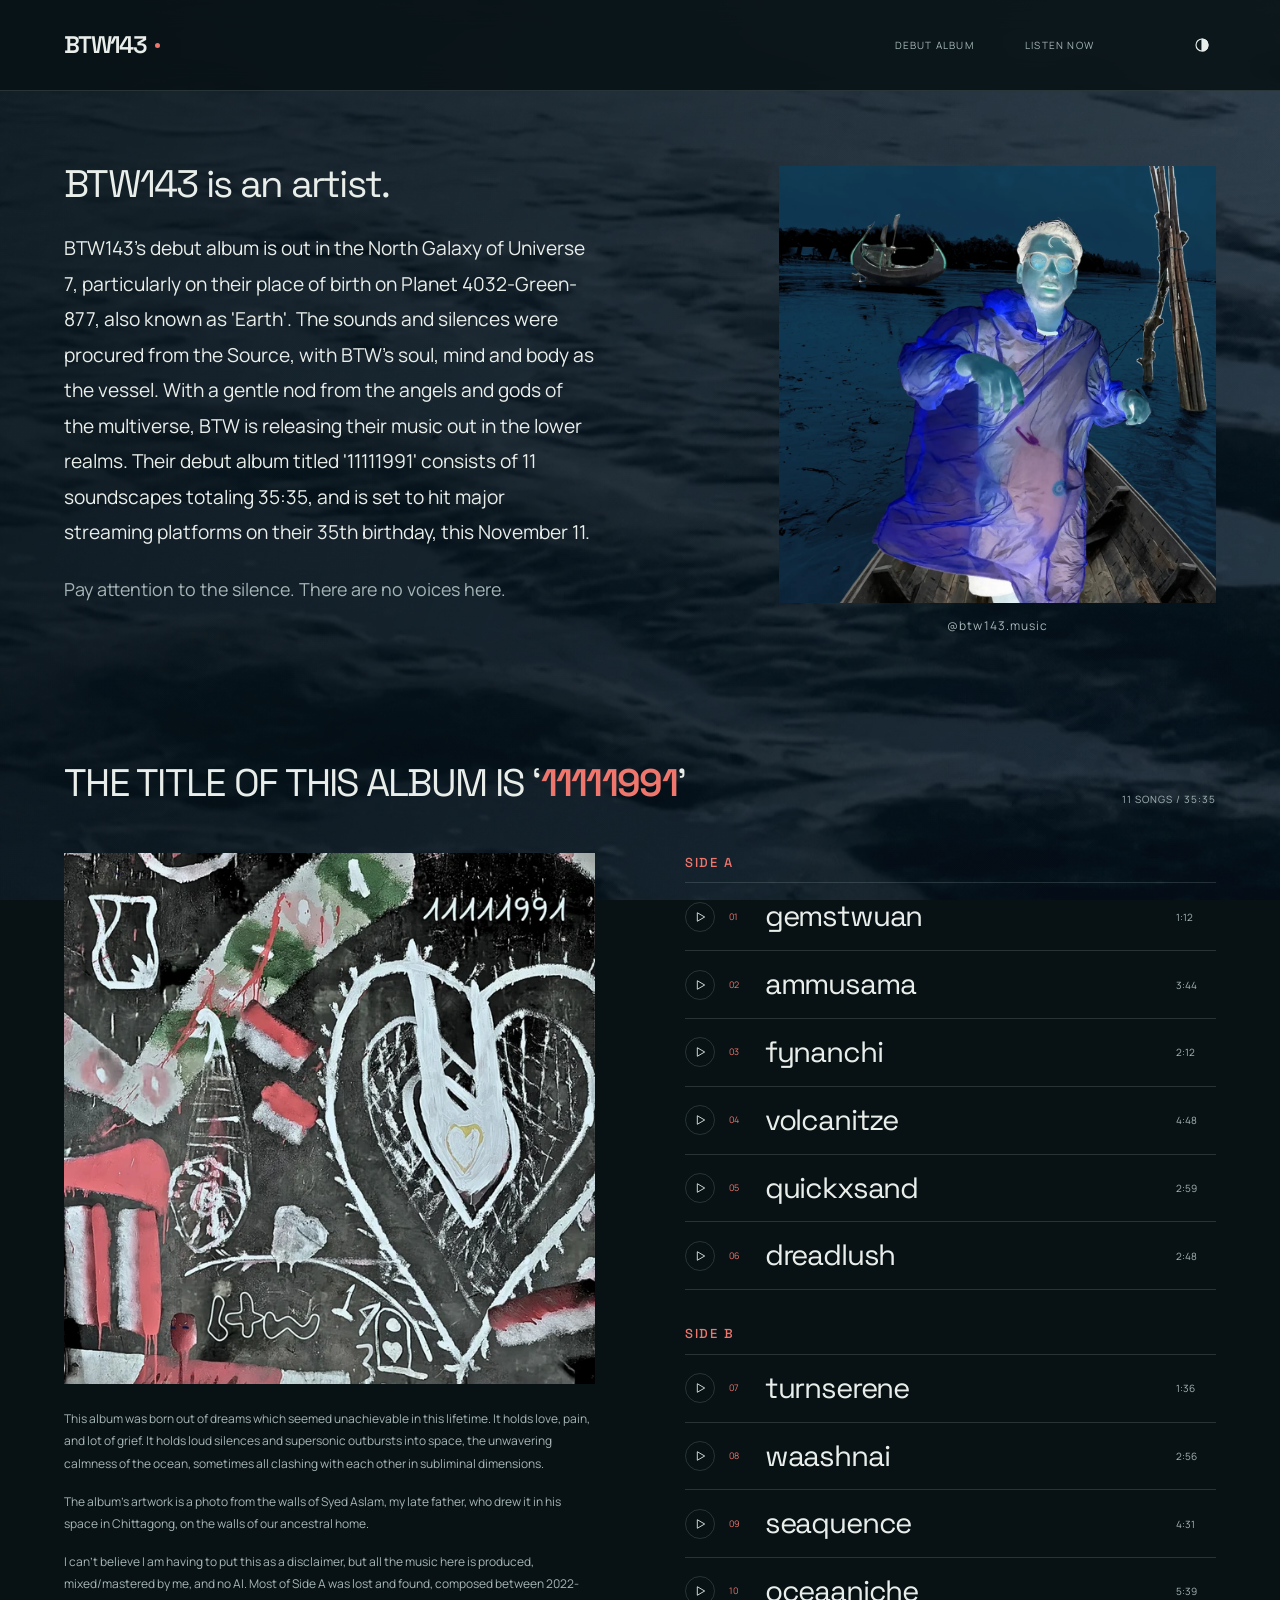
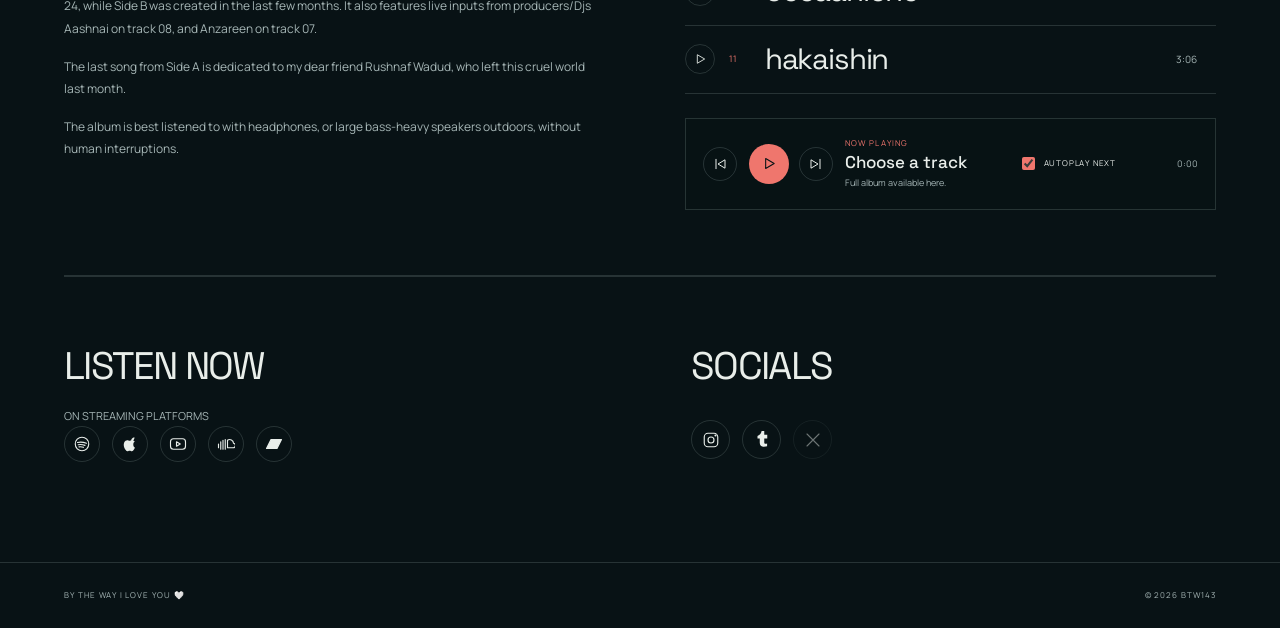
==== commit 372cd227: "Add player track navigation and Tumblr profile" ====
--- a/index.html
+++ b/index.html
@@ -1 +1 @@
-<!doctype html><html lang="en" data-theme="dark"><head><meta charset="utf-8"><meta name="viewport" content="width=device-width,initial-scale=1"><title>BTW143 / 11111991</title><meta name="description" content="BTW143&#39;s debut album is out in the North Galaxy of Universe 7, particularly on their place of birth on Planet 4032-Green-877, also known as &#39;Earth&#39;. The sounds and silences were procured from the Source, with BTW&#39;s soul, mind and body as the vessel. With a gentle nod from the angels and gods of the multiverse, BTW is releasing their music out in the lower realms. Their debut album titled &#39;11111991&#39; consists of 11 soundscapes totaling 35:35, and is set to hit major streaming platforms on their 35th birthday, this November 11."><link rel="canonical" href="https://btw143.space/"><meta property="og:url" content="https://btw143.space/"><meta property="og:title" content="BTW143 / 11111991"><meta property="og:image" content="https://btw143.space/assets/album-cover.jpg"><meta name="theme-color" content="#081215"><link rel="icon" href="data:,"><link rel="preconnect" href="https://fonts.googleapis.com"><link rel="preconnect" href="https://fonts.gstatic.com" crossorigin><link href="https://fonts.googleapis.com/css2?family=Manrope:wght@400;500;600&family=Space+Grotesk:wght@400;500;600&display=swap" rel="stylesheet"><link rel="stylesheet" href="styles-eca71ecf0e.css"><script src="app-7dc7c69f2f.js" defer></script></head><body><a class="skip-link" href="#main">Skip to content</a><div class="ocean" aria-hidden="true"><video id="ocean-video" muted loop playsinline preload="auto" poster="assets/ocean-still.webp"><source src="assets/ocean-seamless.mp4" type="video/mp4"></video><div class="ocean-tint"></div><canvas id="ocean-ripples"></canvas></div><header class="site-header"><a class="wordmark" href="#home" aria-label="BTW143 home">BTW143<span></span></a><nav aria-label="Main navigation"><a href="#11111991">DEBUT ALBUM</a><a href="#listen-now">LISTEN NOW</a></nav><div class="display-controls"><button class="theme-toggle" type="button" aria-label="Switch to inverted mode" aria-pressed="false"><svg viewBox="0 0 24 24" fill="none" stroke="currentColor" stroke-width="1.5" stroke-linecap="round" stroke-linejoin="round" aria-hidden="true"><circle cx="12" cy="12" r="8"/><path d="M12 4a8 8 0 0 1 0 16Z" fill="currentColor"/></svg></button></div></header><main id="main"><section id="home" class="home-section"><h1 class="sr-only">BTW143</h1><div class="home-layout reveal"><div><div class="home-copy"><p>BTW143 is an artist.</p><p>BTW143&#39;s debut album is out in the North Galaxy of Universe 7, particularly on their place of birth on Planet 4032-Green-877, also known as &#39;Earth&#39;. The sounds and silences were procured from the Source, with BTW&#39;s soul, mind and body as the vessel. With a gentle nod from the angels and gods of the multiverse, BTW is releasing their music out in the lower realms. Their debut album titled &#39;11111991&#39; consists of 11 soundscapes totaling 35:35, and is set to hit major streaming platforms on their 35th birthday, this November 11.</p><p>Pay attention to the silence. There are no voices here.</p></div></div><figure class="artist-photo"><img src="assets/artist-main.webp" alt="BTW143 on a boat, rendered in blue and black inverted colours" width="1200" height="1200" fetchpriority="high"><figcaption><a href="https://www.instagram.com/btw143.music/" target="_blank" rel="noopener noreferrer">@btw143.music</a></figcaption></figure></div></section><section id="11111991" class="album-section"><div class="album-heading reveal"><h2>THE TITLE OF THIS ALBUM IS ‘<strong class="album-accent">11111991</strong>’</h2><p>11 SONGS / 35:35</p></div><div class="album-layout"><div class="reveal"><picture class="album-cover"><source type="image/webp" srcset="assets/album-cover-640.webp 640w, assets/album-cover-1200.webp 1200w, assets/album-cover-1800.webp 1800w" sizes="(max-width:720px) 90vw,45vw"><img src="assets/album-cover.jpg" alt="11111991 album cover: a hand-drawn heart over red, black and pale green collage" width="1200" height="1200" fetchpriority="high"></picture><div class="album-notes"><p>This album was born out of dreams which seemed unachievable in this lifetime. It holds love, pain, and lot of grief. It holds loud silences and supersonic outbursts into space, the unwavering calmness of the ocean, sometimes all clashing with each other in subliminal dimensions.</p><p>The album&#39;s artwork is a photo from the walls of Syed Aslam, my late father, who drew it in his space in Chittagong, on the walls of our ancestral home.</p><p>I can&#39;t believe I am having to put this as a disclaimer, but all the music here is produced, mixed/mastered by me, and no AI. Most of Side A was lost and found, composed between 2022-24, while Side B was created in the last few months. It also features live inputs from producers/Djs Aashnai on track 08, and Anzareen on track 07.</p><p>The last song from Side A is dedicated to my dear friend Rushnaf Wadud, who left this cruel world last month.</p><p>The album is best listened to with headphones, or large bass-heavy speakers outdoors, without human interruptions.</p></div></div><div class="reveal"><h3 class="side-label">SIDE A</h3><ol class="track-list"><li data-track-row="0" data-title="gemstwuan" data-audio-src="assets/album-01-gemstwuan.mp3"><button class="track-play" type="button" data-track-play="0" aria-label="Play gemstwuan" aria-pressed="false"><svg viewBox="0 0 24 24" fill="none" stroke="currentColor" stroke-width="1.5" stroke-linecap="round" stroke-linejoin="round" aria-hidden="true"><path d="m8 5 12 7-12 7Z"/></svg></button><span class="track-number">01</span><span class="track-name">gemstwuan</span><time>1:12</time></li><li data-track-row="1" data-title="ammusama" data-audio-src="assets/album-02-ammusama.mp3"><button class="track-play" type="button" data-track-play="1" aria-label="Play ammusama" aria-pressed="false"><svg viewBox="0 0 24 24" fill="none" stroke="currentColor" stroke-width="1.5" stroke-linecap="round" stroke-linejoin="round" aria-hidden="true"><path d="m8 5 12 7-12 7Z"/></svg></button><span class="track-number">02</span><span class="track-name">ammusama</span><time>3:44</time></li><li data-track-row="2" data-title="fynanchi" data-audio-src="assets/album-03-fynanchi.mp3"><button class="track-play" type="button" data-track-play="2" aria-label="Play fynanchi" aria-pressed="false"><svg viewBox="0 0 24 24" fill="none" stroke="currentColor" stroke-width="1.5" stroke-linecap="round" stroke-linejoin="round" aria-hidden="true"><path d="m8 5 12 7-12 7Z"/></svg></button><span class="track-number">03</span><span class="track-name">fynanchi</span><time>2:12</time></li><li data-track-row="3" data-title="volcanitze" data-audio-src="assets/album-04-volcanitze.mp3"><button class="track-play" type="button" data-track-play="3" aria-label="Play volcanitze" aria-pressed="false"><svg viewBox="0 0 24 24" fill="none" stroke="currentColor" stroke-width="1.5" stroke-linecap="round" stroke-linejoin="round" aria-hidden="true"><path d="m8 5 12 7-12 7Z"/></svg></button><span class="track-number">04</span><span class="track-name">volcanitze</span><time>4:48</time></li><li data-track-row="4" data-title="quickxsand" data-audio-src="assets/album-05-quickxsand.mp3"><button class="track-play" type="button" data-track-play="4" aria-label="Play quickxsand" aria-pressed="false"><svg viewBox="0 0 24 24" fill="none" stroke="currentColor" stroke-width="1.5" stroke-linecap="round" stroke-linejoin="round" aria-hidden="true"><path d="m8 5 12 7-12 7Z"/></svg></button><span class="track-number">05</span><span class="track-name">quickxsand</span><time>2:59</time></li><li data-track-row="5" data-title="dreadlush" data-audio-src="assets/album-06-dreadlush.mp3"><button class="track-play" type="button" data-track-play="5" aria-label="Play dreadlush" aria-pressed="false"><svg viewBox="0 0 24 24" fill="none" stroke="currentColor" stroke-width="1.5" stroke-linecap="round" stroke-linejoin="round" aria-hidden="true"><path d="m8 5 12 7-12 7Z"/></svg></button><span class="track-number">06</span><span class="track-name">dreadlush</span><time>2:48</time></li></ol><h3 class="side-label side-b">SIDE B</h3><ol class="track-list" start="7"><li data-track-row="6" data-title="turnserene" data-audio-src="assets/album-07-turnserene.mp3"><button class="track-play" type="button" data-track-play="6" aria-label="Play turnserene" aria-pressed="false"><svg viewBox="0 0 24 24" fill="none" stroke="currentColor" stroke-width="1.5" stroke-linecap="round" stroke-linejoin="round" aria-hidden="true"><path d="m8 5 12 7-12 7Z"/></svg></button><span class="track-number">07</span><span class="track-name">turnserene</span><time>1:36</time></li><li data-track-row="7" data-title="waashnai" data-audio-src="assets/album-08-waashnai.mp3"><button class="track-play" type="button" data-track-play="7" aria-label="Play waashnai" aria-pressed="false"><svg viewBox="0 0 24 24" fill="none" stroke="currentColor" stroke-width="1.5" stroke-linecap="round" stroke-linejoin="round" aria-hidden="true"><path d="m8 5 12 7-12 7Z"/></svg></button><span class="track-number">08</span><span class="track-name">waashnai</span><time>2:56</time></li><li data-track-row="8" data-title="seaquence" data-audio-src="assets/album-09-seaquence.mp3"><button class="track-play" type="button" data-track-play="8" aria-label="Play seaquence" aria-pressed="false"><svg viewBox="0 0 24 24" fill="none" stroke="currentColor" stroke-width="1.5" stroke-linecap="round" stroke-linejoin="round" aria-hidden="true"><path d="m8 5 12 7-12 7Z"/></svg></button><span class="track-number">09</span><span class="track-name">seaquence</span><time>4:31</time></li><li data-track-row="9" data-title="oceaaniche" data-audio-src="assets/album-10-oceaaniche.mp3"><button class="track-play" type="button" data-track-play="9" aria-label="Play oceaaniche" aria-pressed="false"><svg viewBox="0 0 24 24" fill="none" stroke="currentColor" stroke-width="1.5" stroke-linecap="round" stroke-linejoin="round" aria-hidden="true"><path d="m8 5 12 7-12 7Z"/></svg></button><span class="track-number">10</span><span class="track-name">oceaaniche</span><time>5:39</time></li><li data-track-row="10" data-title="hakaishin" data-audio-src="assets/album-11-hakaishin.mp3"><button class="track-play" type="button" data-track-play="10" aria-label="Play hakaishin" aria-pressed="false"><svg viewBox="0 0 24 24" fill="none" stroke="currentColor" stroke-width="1.5" stroke-linecap="round" stroke-linejoin="round" aria-hidden="true"><path d="m8 5 12 7-12 7Z"/></svg></button><span class="track-number">11</span><span class="track-name">hakaishin</span><time>3:06</time></li></ol><div class="album-player" aria-label="Album player"><button class="player-toggle" type="button" data-player-toggle aria-label="Play album" aria-pressed="false"><svg viewBox="0 0 24 24" fill="none" stroke="currentColor" stroke-width="1.5" stroke-linecap="round" stroke-linejoin="round" aria-hidden="true"><path d="m8 5 12 7-12 7Z"/></svg></button><div class="player-meta" aria-live="polite"><span class="player-kicker">NOW PLAYING</span><strong data-current-title>Choose a track</strong><span data-player-status>Full album available here.</span></div><label class="autoplay-control"><input type="checkbox" data-autoplay checked><span>AUTOPLAY NEXT</span></label><time class="player-time" data-player-time>0:00</time></div></div></div></section><section id="listen-now" class="party-layout listen-layout"><div class="reveal party-main"><h2>LISTEN NOW</h2><p class="platform-note">ON STREAMING PLATFORMS</p><div class="album-platforms" aria-label="BTW143 on streaming platforms"><a class="icon-link" href="https://open.spotify.com/artist/4yzpuLO704Affl6a8LF58e" aria-label="BTW143 on Spotify" title="BTW143 on Spotify" target="_blank" rel="noopener noreferrer"><svg viewBox="0 0 24 24" fill="none" stroke="currentColor" stroke-width="1.5" stroke-linecap="round" stroke-linejoin="round" aria-hidden="true"><circle cx="12" cy="12" r="9"/><path d="M6 10c4-1 8-.5 12 1m-11 2c3-.7 6-.3 9 .8m-8 2c2-.4 4-.2 6 .6"/></svg></a><a class="icon-link" href="https://music.apple.com/us/artist/btw143/6831079349" aria-label="BTW143 on Apple Music" title="BTW143 on Apple Music" target="_blank" rel="noopener noreferrer"><svg viewBox="0 0 24 24" fill="none" stroke="currentColor" stroke-width="1.5" stroke-linecap="round" stroke-linejoin="round" aria-hidden="true"><path d="M16.4 13.2c0 2.5 2.2 3.4 2.2 3.5-.1.2-.4 1.4-1.3 2.7-.8 1.1-1.6 2.2-2.8 2.2s-1.6-.7-3-.7-1.8.7-2.9.8c-1.2 0-2.1-1.2-2.9-2.3-1.7-2.5-3-7.1-1.2-10.2a4.5 4.5 0 0 1 3.8-2.3c1.2 0 2.3.8 3 .8s2-.9 3.5-.8c.6 0 2.4.2 3.6 1.9-.1.1-2.1 1.3-2 3.7ZM14.4 4.9A4.7 4.7 0 0 1 17.9 3a4.5 4.5 0 0 1-1.1 3.5 3.9 3.9 0 0 1-3.4 1.7 4.2 4.2 0 0 1 1-3.3Z" fill="currentColor" stroke="none"/></svg></a><a class="icon-link" href="https://music.youtube.com/playlist?list=PLRBXonmMfG9c" aria-label="11111991 on YouTube Music" title="11111991 on YouTube Music" target="_blank" rel="noopener noreferrer"><svg viewBox="0 0 24 24" fill="none" stroke="currentColor" stroke-width="1.5" stroke-linecap="round" stroke-linejoin="round" aria-hidden="true"><rect x="2" y="5" width="20" height="14" rx="4"/><path d="m10 9 5 3-5 3Z"/></svg></a><a class="icon-link" href="https://soundcloud.com/btw143/sets/elevenelevennineteenninetyone" aria-label="11111991 on SoundCloud" title="11111991 on SoundCloud" target="_blank" rel="noopener noreferrer"><svg viewBox="0 0 24 24" fill="none" stroke="currentColor" stroke-width="1.5" stroke-linecap="round" stroke-linejoin="round" aria-hidden="true"><path d="M2 12v5m3-8v10m3-12v12m3-13v13m3-12a5 5 0 0 1 8 4 3 3 0 0 1-1 6h-7Z"/></svg></a><a class="icon-link" href="https://btw143.bandcamp.com/album/11111991" aria-label="11111991 on Bandcamp" title="11111991 on Bandcamp" target="_blank" rel="noopener noreferrer"><svg viewBox="0 0 24 24" fill="none" stroke="currentColor" stroke-width="1.5" stroke-linecap="round" stroke-linejoin="round" aria-hidden="true"><path d="M8 6h14l-6 12H2Z" fill="currentColor"/></svg></a></div></div><div class="reveal instagram-follow"><h2>SOCIALS</h2><div class="socials" aria-label="BTW143 social profiles"><a class="icon-link" href="https://www.instagram.com/btw143.music/" aria-label="Instagram" title="Instagram" target="_blank" rel="noopener noreferrer"><svg viewBox="0 0 24 24" fill="none" stroke="currentColor" stroke-width="1.5" stroke-linecap="round" stroke-linejoin="round" aria-hidden="true"><rect x="3" y="3" width="18" height="18" rx="5"/><circle cx="12" cy="12" r="4"/><circle cx="18" cy="6" r=".7"/></svg></a><span class="icon-link pending-social" aria-disabled="true" title="Add Tumblr profile URL"><svg viewBox="0 0 24 24" fill="none" stroke="currentColor" stroke-width="1.5" stroke-linecap="round" stroke-linejoin="round" aria-hidden="true"><path d="M14.5 21c-3.5 0-5.5-2.1-5.5-5.3V10H6V6.5c3.8-1.3 5.4-4.2 5.6-7.5H15v6h4v5h-4v5.3c0 1.2.6 1.8 1.7 1.8.7 0 1.5-.2 2.1-.5v3.8c-1 .4-2.4.6-4.3.6Z" fill="currentColor" stroke="none"/></svg><span class="sr-only">Tumblr link needed</span></span><span class="icon-link pending-social" aria-disabled="true" title="Add X profile URL"><svg viewBox="0 0 24 24" fill="none" stroke="currentColor" stroke-width="1.5" stroke-linecap="round" stroke-linejoin="round" aria-hidden="true"><path d="M4 4 20 20M20 4 4 20"/></svg><span class="sr-only">X link needed</span></span></div></div></section></main><audio id="album-audio" preload="none"></audio><footer class="site-footer"><span>BY THE WAY I LOVE YOU 🤍</span><span>© 2026 BTW143</span></footer></body></html>+<!doctype html><html lang="en" data-theme="dark"><head><meta charset="utf-8"><meta name="viewport" content="width=device-width,initial-scale=1"><title>BTW143 / 11111991</title><meta name="description" content="BTW143&#39;s debut album is out in the North Galaxy of Universe 7, particularly on their place of birth on Planet 4032-Green-877, also known as &#39;Earth&#39;. The sounds and silences were procured from the Source, with BTW&#39;s soul, mind and body as the vessel. With a gentle nod from the angels and gods of the multiverse, BTW is releasing their music out in the lower realms. Their debut album titled &#39;11111991&#39; consists of 11 soundscapes totaling 35:35, and is set to hit major streaming platforms on their 35th birthday, this November 11."><link rel="canonical" href="https://btw143.space/"><meta property="og:url" content="https://btw143.space/"><meta property="og:title" content="BTW143 / 11111991"><meta property="og:image" content="https://btw143.space/assets/album-cover.jpg"><meta name="theme-color" content="#081215"><link rel="icon" href="data:,"><link rel="preconnect" href="https://fonts.googleapis.com"><link rel="preconnect" href="https://fonts.gstatic.com" crossorigin><link href="https://fonts.googleapis.com/css2?family=Manrope:wght@400;500;600&family=Space+Grotesk:wght@400;500;600&display=swap" rel="stylesheet"><link rel="stylesheet" href="styles-046942ec29.css"><script src="app-1bc3362c69.js" defer></script></head><body><a class="skip-link" href="#main">Skip to content</a><div class="ocean" aria-hidden="true"><video id="ocean-video" muted loop playsinline preload="auto" poster="assets/ocean-still.webp"><source src="assets/ocean-seamless.mp4" type="video/mp4"></video><div class="ocean-tint"></div><canvas id="ocean-ripples"></canvas></div><header class="site-header"><a class="wordmark" href="#home" aria-label="BTW143 home">BTW143<span></span></a><nav aria-label="Main navigation"><a href="#11111991">DEBUT ALBUM</a><a href="#listen-now">LISTEN NOW</a></nav><div class="display-controls"><button class="theme-toggle" type="button" aria-label="Switch to inverted mode" aria-pressed="false"><svg viewBox="0 0 24 24" fill="none" stroke="currentColor" stroke-width="1.5" stroke-linecap="round" stroke-linejoin="round" aria-hidden="true"><circle cx="12" cy="12" r="8"/><path d="M12 4a8 8 0 0 1 0 16Z" fill="currentColor"/></svg></button></div></header><main id="main"><section id="home" class="home-section"><h1 class="sr-only">BTW143</h1><div class="home-layout reveal"><div><div class="home-copy"><p>BTW143 is an artist.</p><p>BTW143&#39;s debut album is out in the North Galaxy of Universe 7, particularly on their place of birth on Planet 4032-Green-877, also known as &#39;Earth&#39;. The sounds and silences were procured from the Source, with BTW&#39;s soul, mind and body as the vessel. With a gentle nod from the angels and gods of the multiverse, BTW is releasing their music out in the lower realms. Their debut album titled &#39;11111991&#39; consists of 11 soundscapes totaling 35:35, and is set to hit major streaming platforms on their 35th birthday, this November 11.</p><p>Pay attention to the silence. There are no voices here.</p></div></div><figure class="artist-photo"><img src="assets/artist-main.webp" alt="BTW143 on a boat, rendered in blue and black inverted colours" width="1200" height="1200" fetchpriority="high"><figcaption><a href="https://www.instagram.com/btw143.music/" target="_blank" rel="noopener noreferrer">@btw143.music</a></figcaption></figure></div></section><section id="11111991" class="album-section"><div class="album-heading reveal"><h2>THE TITLE OF THIS ALBUM IS ‘<strong class="album-accent">11111991</strong>’</h2><p>11 SONGS / 35:35</p></div><div class="album-layout"><div class="reveal"><picture class="album-cover"><source type="image/webp" srcset="assets/album-cover-640.webp 640w, assets/album-cover-1200.webp 1200w, assets/album-cover-1800.webp 1800w" sizes="(max-width:720px) 90vw,45vw"><img src="assets/album-cover.jpg" alt="11111991 album cover: a hand-drawn heart over red, black and pale green collage" width="1200" height="1200" fetchpriority="high"></picture><div class="album-notes"><p>This album was born out of dreams which seemed unachievable in this lifetime. It holds love, pain, and lot of grief. It holds loud silences and supersonic outbursts into space, the unwavering calmness of the ocean, sometimes all clashing with each other in subliminal dimensions.</p><p>The album&#39;s artwork is a photo from the walls of Syed Aslam, my late father, who drew it in his space in Chittagong, on the walls of our ancestral home.</p><p>I can&#39;t believe I am having to put this as a disclaimer, but all the music here is produced, mixed/mastered by me, and no AI. Most of Side A was lost and found, composed between 2022-24, while Side B was created in the last few months. It also features live inputs from producers/Djs Aashnai on track 08, and Anzareen on track 07.</p><p>The last song from Side A is dedicated to my dear friend Rushnaf Wadud, who left this cruel world last month.</p><p>The album is best listened to with headphones, or large bass-heavy speakers outdoors, without human interruptions.</p></div></div><div class="reveal"><h3 class="side-label">SIDE A</h3><ol class="track-list"><li data-track-row="0" data-title="gemstwuan" data-audio-src="assets/album-01-gemstwuan.mp3"><button class="track-play" type="button" data-track-play="0" aria-label="Play gemstwuan" aria-pressed="false"><svg viewBox="0 0 24 24" fill="none" stroke="currentColor" stroke-width="1.5" stroke-linecap="round" stroke-linejoin="round" aria-hidden="true"><path d="m8 5 12 7-12 7Z"/></svg></button><span class="track-number">01</span><span class="track-name">gemstwuan</span><time>1:12</time></li><li data-track-row="1" data-title="ammusama" data-audio-src="assets/album-02-ammusama.mp3"><button class="track-play" type="button" data-track-play="1" aria-label="Play ammusama" aria-pressed="false"><svg viewBox="0 0 24 24" fill="none" stroke="currentColor" stroke-width="1.5" stroke-linecap="round" stroke-linejoin="round" aria-hidden="true"><path d="m8 5 12 7-12 7Z"/></svg></button><span class="track-number">02</span><span class="track-name">ammusama</span><time>3:44</time></li><li data-track-row="2" data-title="fynanchi" data-audio-src="assets/album-03-fynanchi.mp3"><button class="track-play" type="button" data-track-play="2" aria-label="Play fynanchi" aria-pressed="false"><svg viewBox="0 0 24 24" fill="none" stroke="currentColor" stroke-width="1.5" stroke-linecap="round" stroke-linejoin="round" aria-hidden="true"><path d="m8 5 12 7-12 7Z"/></svg></button><span class="track-number">03</span><span class="track-name">fynanchi</span><time>2:12</time></li><li data-track-row="3" data-title="volcanitze" data-audio-src="assets/album-04-volcanitze.mp3"><button class="track-play" type="button" data-track-play="3" aria-label="Play volcanitze" aria-pressed="false"><svg viewBox="0 0 24 24" fill="none" stroke="currentColor" stroke-width="1.5" stroke-linecap="round" stroke-linejoin="round" aria-hidden="true"><path d="m8 5 12 7-12 7Z"/></svg></button><span class="track-number">04</span><span class="track-name">volcanitze</span><time>4:48</time></li><li data-track-row="4" data-title="quickxsand" data-audio-src="assets/album-05-quickxsand.mp3"><button class="track-play" type="button" data-track-play="4" aria-label="Play quickxsand" aria-pressed="false"><svg viewBox="0 0 24 24" fill="none" stroke="currentColor" stroke-width="1.5" stroke-linecap="round" stroke-linejoin="round" aria-hidden="true"><path d="m8 5 12 7-12 7Z"/></svg></button><span class="track-number">05</span><span class="track-name">quickxsand</span><time>2:59</time></li><li data-track-row="5" data-title="dreadlush" data-audio-src="assets/album-06-dreadlush.mp3"><button class="track-play" type="button" data-track-play="5" aria-label="Play dreadlush" aria-pressed="false"><svg viewBox="0 0 24 24" fill="none" stroke="currentColor" stroke-width="1.5" stroke-linecap="round" stroke-linejoin="round" aria-hidden="true"><path d="m8 5 12 7-12 7Z"/></svg></button><span class="track-number">06</span><span class="track-name">dreadlush</span><time>2:48</time></li></ol><h3 class="side-label side-b">SIDE B</h3><ol class="track-list" start="7"><li data-track-row="6" data-title="turnserene" data-audio-src="assets/album-07-turnserene.mp3"><button class="track-play" type="button" data-track-play="6" aria-label="Play turnserene" aria-pressed="false"><svg viewBox="0 0 24 24" fill="none" stroke="currentColor" stroke-width="1.5" stroke-linecap="round" stroke-linejoin="round" aria-hidden="true"><path d="m8 5 12 7-12 7Z"/></svg></button><span class="track-number">07</span><span class="track-name">turnserene</span><time>1:36</time></li><li data-track-row="7" data-title="waashnai" data-audio-src="assets/album-08-waashnai.mp3"><button class="track-play" type="button" data-track-play="7" aria-label="Play waashnai" aria-pressed="false"><svg viewBox="0 0 24 24" fill="none" stroke="currentColor" stroke-width="1.5" stroke-linecap="round" stroke-linejoin="round" aria-hidden="true"><path d="m8 5 12 7-12 7Z"/></svg></button><span class="track-number">08</span><span class="track-name">waashnai</span><time>2:56</time></li><li data-track-row="8" data-title="seaquence" data-audio-src="assets/album-09-seaquence.mp3"><button class="track-play" type="button" data-track-play="8" aria-label="Play seaquence" aria-pressed="false"><svg viewBox="0 0 24 24" fill="none" stroke="currentColor" stroke-width="1.5" stroke-linecap="round" stroke-linejoin="round" aria-hidden="true"><path d="m8 5 12 7-12 7Z"/></svg></button><span class="track-number">09</span><span class="track-name">seaquence</span><time>4:31</time></li><li data-track-row="9" data-title="oceaaniche" data-audio-src="assets/album-10-oceaaniche.mp3"><button class="track-play" type="button" data-track-play="9" aria-label="Play oceaaniche" aria-pressed="false"><svg viewBox="0 0 24 24" fill="none" stroke="currentColor" stroke-width="1.5" stroke-linecap="round" stroke-linejoin="round" aria-hidden="true"><path d="m8 5 12 7-12 7Z"/></svg></button><span class="track-number">10</span><span class="track-name">oceaaniche</span><time>5:39</time></li><li data-track-row="10" data-title="hakaishin" data-audio-src="assets/album-11-hakaishin.mp3"><button class="track-play" type="button" data-track-play="10" aria-label="Play hakaishin" aria-pressed="false"><svg viewBox="0 0 24 24" fill="none" stroke="currentColor" stroke-width="1.5" stroke-linecap="round" stroke-linejoin="round" aria-hidden="true"><path d="m8 5 12 7-12 7Z"/></svg></button><span class="track-number">11</span><span class="track-name">hakaishin</span><time>3:06</time></li></ol><div class="album-player" aria-label="Album player"><button class="player-step" type="button" data-player-previous aria-label="Previous track"><svg viewBox="0 0 24 24" fill="none" stroke="currentColor" stroke-width="1.5" stroke-linecap="round" stroke-linejoin="round" aria-hidden="true"><path d="M6 5v14M19 6 9 12l10 6Z"/></svg></button><button class="player-toggle" type="button" data-player-toggle aria-label="Play album" aria-pressed="false"><svg viewBox="0 0 24 24" fill="none" stroke="currentColor" stroke-width="1.5" stroke-linecap="round" stroke-linejoin="round" aria-hidden="true"><path d="m8 5 12 7-12 7Z"/></svg></button><button class="player-step" type="button" data-player-next aria-label="Next track"><svg viewBox="0 0 24 24" fill="none" stroke="currentColor" stroke-width="1.5" stroke-linecap="round" stroke-linejoin="round" aria-hidden="true"><path d="M18 5v14M5 6l10 6-10 6Z"/></svg></button><div class="player-meta" aria-live="polite"><span class="player-kicker">NOW PLAYING</span><strong data-current-title>Choose a track</strong><span data-player-status>Full album available here.</span></div><label class="autoplay-control"><input type="checkbox" data-autoplay checked><span>AUTOPLAY NEXT</span></label><time class="player-time" data-player-time>0:00</time></div></div></div></section><section id="listen-now" class="party-layout listen-layout"><div class="reveal party-main"><h2>LISTEN NOW</h2><p class="platform-note">ON STREAMING PLATFORMS</p><div class="album-platforms" aria-label="BTW143 on streaming platforms"><a class="icon-link" href="https://open.spotify.com/artist/4yzpuLO704Affl6a8LF58e" aria-label="BTW143 on Spotify" title="BTW143 on Spotify" target="_blank" rel="noopener noreferrer"><svg viewBox="0 0 24 24" fill="none" stroke="currentColor" stroke-width="1.5" stroke-linecap="round" stroke-linejoin="round" aria-hidden="true"><circle cx="12" cy="12" r="9"/><path d="M6 10c4-1 8-.5 12 1m-11 2c3-.7 6-.3 9 .8m-8 2c2-.4 4-.2 6 .6"/></svg></a><a class="icon-link" href="https://music.apple.com/us/artist/btw143/6831079349" aria-label="BTW143 on Apple Music" title="BTW143 on Apple Music" target="_blank" rel="noopener noreferrer"><svg viewBox="0 0 24 24" fill="none" stroke="currentColor" stroke-width="1.5" stroke-linecap="round" stroke-linejoin="round" aria-hidden="true"><path d="M16.4 13.2c0 2.5 2.2 3.4 2.2 3.5-.1.2-.4 1.4-1.3 2.7-.8 1.1-1.6 2.2-2.8 2.2s-1.6-.7-3-.7-1.8.7-2.9.8c-1.2 0-2.1-1.2-2.9-2.3-1.7-2.5-3-7.1-1.2-10.2a4.5 4.5 0 0 1 3.8-2.3c1.2 0 2.3.8 3 .8s2-.9 3.5-.8c.6 0 2.4.2 3.6 1.9-.1.1-2.1 1.3-2 3.7ZM14.4 4.9A4.7 4.7 0 0 1 17.9 3a4.5 4.5 0 0 1-1.1 3.5 3.9 3.9 0 0 1-3.4 1.7 4.2 4.2 0 0 1 1-3.3Z" fill="currentColor" stroke="none"/></svg></a><a class="icon-link" href="https://music.youtube.com/playlist?list=PLRBXonmMfG9c" aria-label="11111991 on YouTube Music" title="11111991 on YouTube Music" target="_blank" rel="noopener noreferrer"><svg viewBox="0 0 24 24" fill="none" stroke="currentColor" stroke-width="1.5" stroke-linecap="round" stroke-linejoin="round" aria-hidden="true"><rect x="2" y="5" width="20" height="14" rx="4"/><path d="m10 9 5 3-5 3Z"/></svg></a><a class="icon-link" href="https://soundcloud.com/btw143/sets/elevenelevennineteenninetyone" aria-label="11111991 on SoundCloud" title="11111991 on SoundCloud" target="_blank" rel="noopener noreferrer"><svg viewBox="0 0 24 24" fill="none" stroke="currentColor" stroke-width="1.5" stroke-linecap="round" stroke-linejoin="round" aria-hidden="true"><path d="M2 12v5m3-8v10m3-12v12m3-13v13m3-12a5 5 0 0 1 8 4 3 3 0 0 1-1 6h-7Z"/></svg></a><a class="icon-link" href="https://btw143.bandcamp.com/album/11111991" aria-label="11111991 on Bandcamp" title="11111991 on Bandcamp" target="_blank" rel="noopener noreferrer"><svg viewBox="0 0 24 24" fill="none" stroke="currentColor" stroke-width="1.5" stroke-linecap="round" stroke-linejoin="round" aria-hidden="true"><path d="M8 6h14l-6 12H2Z" fill="currentColor"/></svg></a></div></div><div class="reveal instagram-follow"><h2>SOCIALS</h2><div class="socials" aria-label="BTW143 social profiles"><a class="icon-link" href="https://www.instagram.com/btw143.music/" aria-label="Instagram" title="Instagram" target="_blank" rel="noopener noreferrer"><svg viewBox="0 0 24 24" fill="none" stroke="currentColor" stroke-width="1.5" stroke-linecap="round" stroke-linejoin="round" aria-hidden="true"><rect x="3" y="3" width="18" height="18" rx="5"/><circle cx="12" cy="12" r="4"/><circle cx="18" cy="6" r=".7"/></svg></a><a class="icon-link" href="https://www.tumblr.com/btw143" aria-label="Tumblr" title="Tumblr" target="_blank" rel="noopener noreferrer"><svg viewBox="0 0 24 24" fill="none" stroke="currentColor" stroke-width="1.5" stroke-linecap="round" stroke-linejoin="round" aria-hidden="true"><path d="M14.5 21c-3.5 0-5.5-2.1-5.5-5.3V10H6V6.5c3.8-1.3 5.4-4.2 5.6-7.5H15v6h4v5h-4v5.3c0 1.2.6 1.8 1.7 1.8.7 0 1.5-.2 2.1-.5v3.8c-1 .4-2.4.6-4.3.6Z" fill="currentColor" stroke="none"/></svg></a><span class="icon-link pending-social" aria-disabled="true" title="Add X profile URL"><svg viewBox="0 0 24 24" fill="none" stroke="currentColor" stroke-width="1.5" stroke-linecap="round" stroke-linejoin="round" aria-hidden="true"><path d="M4 4 20 20M20 4 4 20"/></svg><span class="sr-only">X link needed</span></span></div></div></section></main><audio id="album-audio" preload="none"></audio><footer class="site-footer"><span>BY THE WAY I LOVE YOU 🤍</span><span>© 2026 BTW143</span></footer></body></html>
--- a/styles-046942ec29.css
+++ b/styles-046942ec29.css
@@ -0,0 +1,56 @@
+:root{--ink:#081215;--paper:#e9eeea;--muted:#a6b6b6;--accent:#ef766d;--line:#c5d8d52b;--display:'Space Grotesk',sans-serif;--body:'Manrope',sans-serif;color-scheme:dark}*{box-sizing:border-box}body{margin:0;background:var(--ink);color:var(--paper);font:400 15px/1.8 var(--body);isolation:isolate}a{color:inherit;text-decoration:none}button{font:inherit;color:inherit}button,a{touch-action:manipulation}a:focus-visible,button:focus-visible{outline:2px solid var(--accent);outline-offset:6px}img{max-width:100%;height:auto;display:block}h1,h2,p,figure{margin:0}h1,h2{font-family:var(--display);font-weight:500;line-height:1.05;letter-spacing:-.065em}h1{font-size:clamp(62px,8.5vw,138px)}h2{font-size:24px}p+p{margin-top:22px}svg{width:22px;height:22px}.ocean,.ocean-tint{position:fixed;inset:0;pointer-events:none}.ocean{z-index:-2;background:url('assets/ocean-still.webp') center/cover}.ocean video{width:100%;height:100%;object-fit:cover;opacity:.5}.ocean-tint{background:linear-gradient(110deg,#061116e8,#061116b3)}.site-header{display:flex;align-items:center;gap:30px;padding:28px 5vw;border-bottom:1px solid var(--line)}.wordmark{font:600 24px/1 var(--display);letter-spacing:-.07em;display:flex;align-items:center;gap:9px}.wordmark span{width:5px;height:5px;border-radius:50%;background:var(--accent)}nav{display:flex;gap:clamp(20px,4vw,60px);margin:auto}nav a{font-size:10px;letter-spacing:.12em;color:var(--muted);padding:8px 0;white-space:nowrap}nav a[aria-current]{color:var(--paper);border-bottom:1px solid var(--accent)}.display-controls{display:flex;align-items:center;gap:14px}.display-controls button{background:none;border:0;padding:5px;display:flex;align-items:center;gap:8px;cursor:pointer}.display-controls svg{width:18px;height:18px}.music-toggle span{font-size:8px;letter-spacing:.14em}.display-controls button:hover,a:hover{color:var(--accent)}main{max-width:1600px;margin:auto;padding:0 5vw}.home-layout{display:grid;grid-template-columns:1.1fr .8fr;gap:9vw;align-items:center;padding:72px 0}.home-copy{max-width:530px;font-size:clamp(15px,1.5vw,21px);line-height:1.85;margin:38px 0}.home-copy p:first-child{font-size:clamp(21px,2.1vw,30px)}.home-copy p:last-child{color:var(--accent)}.artist-photo{max-width:490px}.artist-photo img{width:100%;aspect-ratio:1;object-fit:cover}.artist-photo figcaption{font-size:10px;letter-spacing:.09em;color:var(--muted);margin-top:14px}.socials{display:flex;gap:12px;flex-wrap:wrap}.icon-link{height:39px;width:39px;border:1px solid var(--line);border-radius:50%;display:inline-flex;align-items:center;justify-content:center}.icon-link svg{width:18px;height:18px}.icon-link:hover{border-color:var(--accent)}.countdown-band{display:flex;justify-content:space-between;align-items:center;gap:30px;padding:30px 0;border-top:1px solid var(--line);border-bottom:1px solid var(--line);margin-bottom:50px}.countdown-band>p{font-size:11px;letter-spacing:.12em}.countdown-band small{display:block;font-size:8px;letter-spacing:.12em;color:var(--muted)}.countdown{display:flex;gap:clamp(20px,4vw,65px)}.countdown b{font:400 38px/1.4 var(--display);font-variant-numeric:tabular-nums;letter-spacing:-.05em}.countdown small{font-size:7px}.album-heading{display:flex;align-items:end;justify-content:space-between;padding:55px 0 45px;gap:25px}.album-heading h1{font-size:clamp(60px,9vw,140px)}.album-heading p{font-size:10px;letter-spacing:.1em;color:var(--muted)}.album-heading p span{display:block}.album-layout{display:grid;grid-template-columns:1fr 1fr;gap:7vw;align-items:start;padding-bottom:65px}.album-cover{display:block;position:sticky;top:30px}.album-cover img{width:100%;aspect-ratio:1;object-fit:contain;transform:none;filter:none;box-shadow:none}.back-art{margin-top:35px}.track-list{list-style:none;padding:0;margin:0}.track-list li{display:grid;grid-template-columns:32px 1fr 40px;gap:10px;padding:13px 0;border-bottom:1px solid var(--line);align-items:center}.track-list li:first-child{border-top:1px solid var(--line)}.track-number{font-size:9px;color:var(--accent)}.track-name{font:400 clamp(20px,2.3vw,32px)/1.25 var(--display);letter-spacing:-.04em}.track-list time{font-size:10px;color:var(--muted)}.album-links{margin-top:30px}.party-layout{display:grid;grid-template-columns:1.3fr .7fr;gap:10vw;padding:70px 0 100px}.party-layout h1{font-size:clamp(50px,7vw,110px)}.date-line{font-size:11px;letter-spacing:.15em;color:var(--accent);margin-top:30px}.party-copy{max-width:550px;margin:30px 0;color:var(--muted);font-size:15px}.event-links{display:flex;gap:20px;flex-wrap:wrap;align-items:start}.pending-link{display:flex;flex-direction:column;gap:8px;max-width:120px;color:var(--muted)}.pending-link small{font-size:9px}.contact{border-top:1px solid var(--line);padding-top:22px;margin-top:8px}.contact h2{font-size:22px}.email-link{display:block;margin:25px 0;font:400 clamp(16px,1.7vw,24px)/1.5 var(--display);word-break:break-word}.contact p{font-size:12px;color:var(--muted);margin-bottom:25px}.contact>.icon-link{margin-top:16px}.site-footer{padding:25px 5vw;border-top:1px solid var(--line);display:flex;justify-content:space-between;font-size:8px;letter-spacing:.12em;color:var(--muted)}.skip-link{position:fixed;top:8px;left:8px;z-index:99;padding:8px;background:var(--paper);color:var(--ink);transform:translateY(-200%)}.skip-link:focus{transform:none}.sr-only{position:absolute;width:1px;height:1px;padding:0;margin:-1px;overflow:hidden;clip:rect(0,0,0,0);white-space:nowrap;border:0}html[data-theme=inverted]{filter:invert(1) hue-rotate(180deg)}html[data-theme=inverted] .album-cover img{filter:invert(1) hue-rotate(180deg)}
+@media(pointer:fine){html.custom-pointer,html.custom-pointer body,html.custom-pointer a,html.custom-pointer button{cursor:url('assets/heart-cursor.svg') 3 2,auto}}
+@media(max-width:800px){.site-header{flex-wrap:wrap;gap:20px;padding:22px 5vw 13px}.display-controls{margin-left:auto}nav{order:3;width:100%;justify-content:space-between;margin:0;gap:14px}nav a{font-size:9px}.home-layout{grid-template-columns:1fr;gap:35px;padding:40px 0}.home-copy{margin:25px 0}.artist-photo{max-width:400px;width:100%;margin:auto}.countdown-band{flex-direction:column;align-items:start}.countdown{width:100%;justify-content:space-between;gap:15px}.countdown b{font-size:32px}.album-heading{padding:35px 0;align-items:start;flex-direction:column}.album-layout{grid-template-columns:1fr;gap:30px}.album-cover{position:static}.track-name{font-size:27px}.party-layout{grid-template-columns:1fr;gap:55px;padding:40px 0 60px}.contact{max-width:500px;width:100%}.party-copy{font-size:14px}.site-footer{font-size:7px}}
+@media(prefers-reduced-motion:reduce){.ocean video{display:none}*{scroll-behavior:auto!important;transition:none!important}}
+/* Continuous page revision */
+html{scroll-behavior:smooth;scroll-padding-top:100px}body,a,button{cursor:auto}button,a{cursor:pointer}.site-header{position:sticky;top:0;z-index:10;background:#071216dc;backdrop-filter:blur(14px)}nav{margin-left:auto;margin-right:clamp(20px,5vw,80px)}.home-section,.album-section,#listening-party{scroll-margin-top:100px}.home-layout{min-height:68vh;padding:64px 0 55px}.home-copy{margin:0 0 38px}.home-copy p:first-child{font-size:clamp(26px,3vw,42px);font-family:var(--display);letter-spacing:-.045em;line-height:1.3}.home-copy p:last-child{color:var(--muted);font-size:clamp(15px,1.4vw,19px)}.album-section{border-bottom:1px solid var(--line)}.album-heading h2{font-size:clamp(60px,9vw,140px)}.party-layout h2{font-size:clamp(50px,7vw,110px)}.contact h3{font:500 22px/1.2 var(--display);margin:0}.artist-photo figcaption{display:none}.track-list li{position:relative;grid-template-columns:26px minmax(0,1fr) 34px 36px;gap:12px;padding:15px 0}.track-info{min-width:0}.track-name{display:block}.track-info small{font-size:7px;letter-spacing:.13em;color:var(--muted);display:block;margin-top:5px}.teaser-toggle{display:grid;place-items:center;width:32px;height:32px;padding:5px;border:1px solid var(--line);background:transparent;border-radius:50%;cursor:pointer}.teaser-toggle svg{width:15px;height:15px}.teaser-toggle[aria-pressed=true]{border-color:var(--accent);color:var(--accent)}.track-progress{position:absolute;bottom:-1px;height:1px;left:0;right:0;pointer-events:none}.track-progress span{display:block;width:0;height:100%;background:var(--accent)}#ocean-ripples{position:absolute;inset:0;width:100%;height:100%;pointer-events:none}.motion-ready .reveal{opacity:0;transform:translateY(18px);transition:opacity .8s ease,transform .8s ease}.motion-ready .reveal.in-view{opacity:1;transform:none}.site-footer span:last-child{margin-left:auto;text-align:right}.home-section h1.sr-only{font-size:1px}html.custom-pointer,html.custom-pointer body,html.custom-pointer a,html.custom-pointer button{cursor:auto}
+@media(max-width:800px){.site-header{flex-wrap:nowrap;gap:15px;padding:20px 5vw}.wordmark{font-size:21px}nav{order:initial;margin:0 0 0 auto;width:auto;gap:18px}nav a{font-size:8px;letter-spacing:.07em}.display-controls{gap:9px;margin-left:0}.display-controls button{padding:3px}.display-controls svg{width:16px;height:16px}.home-layout{padding-top:38px;min-height:0}.home-copy{margin-bottom:28px}.artist-photo{max-width:430px}.album-heading h2{font-size:clamp(54px,12vw,90px)}.track-list li{gap:8px;grid-template-columns:22px minmax(0,1fr) 32px 33px}.track-name{font-size:clamp(22px,6.2vw,29px)}.party-layout h2{font-size:clamp(46px,11vw,80px)}}
+@media(max-width:380px){.site-header{gap:10px;padding:18px 4vw}.wordmark{font-size:19px}nav{gap:12px}nav a{font-size:7px}.display-controls{gap:6px}}
+@media(prefers-reduced-motion:reduce){html{scroll-behavior:auto}.motion-ready .reveal{opacity:1;transform:none;transition:none}#ocean-ripples{display:none}}
+
+.album-heading h2{font-size:clamp(32px,4.5vw,66px);line-height:1.12;letter-spacing:-.045em;max-width:850px}@media(max-width:800px){.album-heading h2{font-size:clamp(28px,6.4vw,42px)}}
+
+.album-heading h2,.party-layout h2{font-size:clamp(26px,3vw,42px);line-height:1.3;letter-spacing:-.045em;font-weight:400}
+
+/* Final release layout */
+.artist-photo figcaption{display:block;text-align:center;margin-top:12px;font-size:12px;color:var(--muted)}.album-accent{color:var(--accent);font-weight:600}.album-notes{margin-top:24px;font-size:12px;line-height:1.85;color:var(--muted)}.album-notes p+p{margin-top:16px}.side-label{font:500 13px/1.5 var(--display);letter-spacing:.14em;margin:0 0 10px;color:var(--accent)}.side-b{margin-top:34px}.party-layout{display:block}.party-main{width:100%}.party-copy{max-width:650px}.party-layout .countdown-band{margin-top:35px}.rsvp-button{display:inline-flex;align-items:center;justify-content:center;gap:12px;border:1px solid var(--line);padding:12px 20px;font-size:12px;letter-spacing:.1em}.end-socials,.end-socials .socials{display:flex;align-items:center;gap:16px}.end-socials{margin-top:32px;flex-wrap:wrap}.end-socials .socials{flex-wrap:nowrap}.party-email{display:inline-block;margin-top:20px;font-size:12px;color:var(--muted)}
+.album-layout .album-cover{position:static}
+.track-list li{grid-template-columns:26px minmax(0,1fr) auto;gap:12px;align-items:center}
+.track-info{display:flex;align-items:center;justify-content:space-between;gap:12px;min-width:0}
+.track-name{flex:1 1 auto;min-width:0;font:400 clamp(20px,2.3vw,32px)/1.25 var(--display);letter-spacing:-.04em}
+.track-platforms{display:flex;align-items:center;justify-content:flex-end;gap:5px;flex:0 0 auto}
+.track-platforms .icon-link{height:27px;width:27px}
+.track-platforms .icon-link svg{height:14px;width:14px}
+.album-platforms .icon-link{height:36px;width:36px}
+.album-platforms{display:flex;flex-wrap:wrap;gap:12px}
+.platform-note{margin-top:16px!important;max-width:590px;color:var(--muted);font-size:11px}
+.listen-layout{display:grid;grid-template-columns:1fr 1fr;gap:8vw;align-items:start;border-top:1px solid var(--line);padding-top:64px}
+.listen-layout .party-main{width:auto}
+.instagram-follow{padding-top:0}
+.instagram-follow h2{font-size:clamp(26px,3vw,42px);line-height:1.3;letter-spacing:-.045em;font-weight:400;margin:0 0 30px}
+.instagram-handle{font-size:13px;letter-spacing:.08em;color:var(--muted)}
+.instagram-handle:hover{color:var(--accent)}
+@media(max-width:800px){.track-list li{grid-template-columns:22px minmax(0,1fr) auto}.track-info{align-items:flex-start;flex-direction:column;gap:6px}.track-name{font-size:clamp(20px,5.7vw,28px)}.track-platforms{justify-content:flex-start}.listen-layout{grid-template-columns:1fr;gap:48px;padding-top:40px}.instagram-follow h2{margin-bottom:16px}}
+@media(max-width:500px){.site-header{flex-wrap:wrap}.site-header nav{order:3;flex:0 0 100%;width:100%;justify-content:space-between;margin:0;gap:12px}.site-header nav a{font-size:8px}}
+
+/* Simple full-album player and uncluttered track rows */
+.track-list li{grid-template-columns:34px 26px minmax(0,1fr) 40px;gap:10px}
+.track-play{display:grid;place-items:center;width:30px;height:30px;padding:5px;border:1px solid var(--line);border-radius:50%;background:transparent;color:var(--paper);cursor:pointer}
+.track-play svg{width:14px;height:14px}
+.track-play[aria-pressed=true],.track-list li.is-playing .track-name{color:var(--accent)}
+.track-play[aria-pressed=true]{border-color:var(--accent)}
+.album-player{display:grid;grid-template-columns:36px 40px 36px minmax(0,1fr) auto 72px;gap:10px;align-items:center;margin-top:24px;padding:17px;border:1px solid var(--line);background:#081215b8}
+.player-step{display:grid;place-items:center;width:34px;height:34px;padding:8px;border:1px solid var(--line);border-radius:50%;background:transparent;color:var(--paper);cursor:pointer}
+.player-step:hover{border-color:var(--accent);color:var(--accent)}
+.player-step svg{width:16px;height:16px}
+.player-toggle{display:grid;place-items:center;width:40px;height:40px;border:0;border-radius:50%;background:var(--accent);color:var(--ink);cursor:pointer}
+.player-toggle svg{width:17px;height:17px}
+.player-meta{display:grid;min-width:0;gap:2px}
+.player-kicker{font-size:8px;letter-spacing:.14em;color:var(--accent)}
+.player-meta strong{font:500 17px/1.25 var(--display);overflow:hidden;text-overflow:ellipsis;white-space:nowrap}
+.player-meta [data-player-status]{font-size:9px;color:var(--muted)}
+.autoplay-control{display:flex;align-items:center;gap:6px;font-size:8px;letter-spacing:.1em;white-space:nowrap;cursor:pointer}
+.autoplay-control input{accent-color:var(--accent)}
+.player-time{font-size:9px;text-align:right;color:var(--muted);font-variant-numeric:tabular-nums}
+.pending-social{opacity:.45;cursor:help}
+@media(max-width:800px){.track-list li{grid-template-columns:32px 22px minmax(0,1fr) 34px;gap:8px}.album-player{grid-template-columns:32px 38px 32px minmax(0,1fr) 64px;gap:7px;padding:12px}.player-step{width:30px;height:30px;padding:7px}.player-toggle{width:36px;height:36px}.player-meta strong{font-size:15px}.autoplay-control{grid-column:4;grid-row:2;justify-self:start}.player-time{grid-column:5;grid-row:2}}
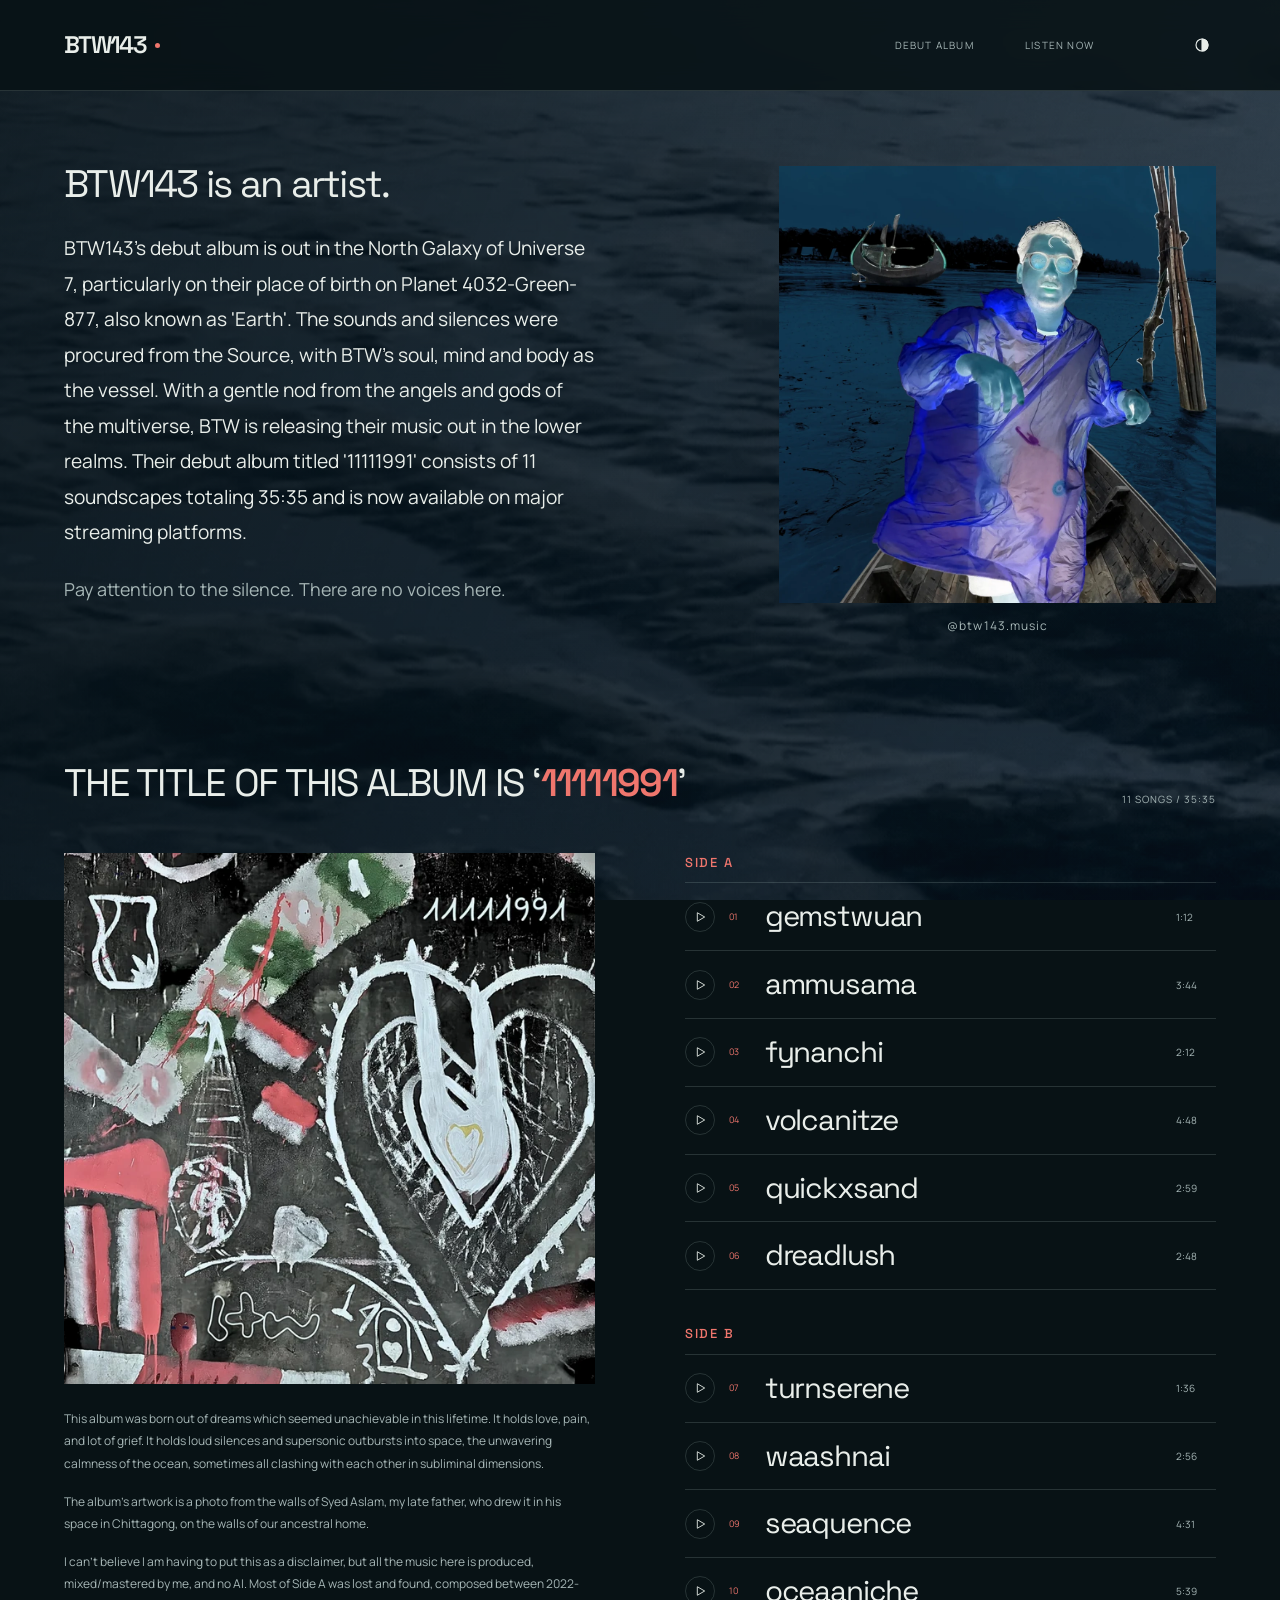
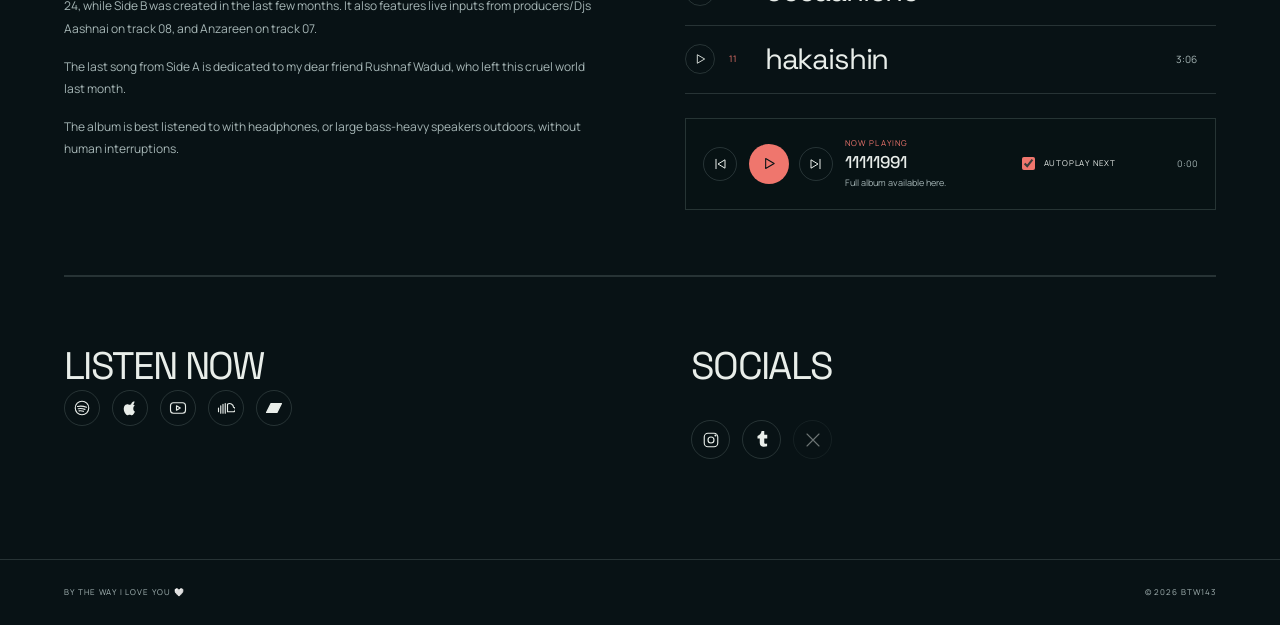
==== commit a7bec1f6: "Update album copy and mobile motion" ====
--- a/index.html
+++ b/index.html
@@ -1 +1 @@
-<!doctype html><html lang="en" data-theme="dark"><head><meta charset="utf-8"><meta name="viewport" content="width=device-width,initial-scale=1"><title>BTW143 / 11111991</title><meta name="description" content="BTW143&#39;s debut album is out in the North Galaxy of Universe 7, particularly on their place of birth on Planet 4032-Green-877, also known as &#39;Earth&#39;. The sounds and silences were procured from the Source, with BTW&#39;s soul, mind and body as the vessel. With a gentle nod from the angels and gods of the multiverse, BTW is releasing their music out in the lower realms. Their debut album titled &#39;11111991&#39; consists of 11 soundscapes totaling 35:35, and is set to hit major streaming platforms on their 35th birthday, this November 11."><link rel="canonical" href="https://btw143.space/"><meta property="og:url" content="https://btw143.space/"><meta property="og:title" content="BTW143 / 11111991"><meta property="og:image" content="https://btw143.space/assets/album-cover.jpg"><meta name="theme-color" content="#081215"><link rel="icon" href="data:,"><link rel="preconnect" href="https://fonts.googleapis.com"><link rel="preconnect" href="https://fonts.gstatic.com" crossorigin><link href="https://fonts.googleapis.com/css2?family=Manrope:wght@400;500;600&family=Space+Grotesk:wght@400;500;600&display=swap" rel="stylesheet"><link rel="stylesheet" href="styles-046942ec29.css"><script src="app-1bc3362c69.js" defer></script></head><body><a class="skip-link" href="#main">Skip to content</a><div class="ocean" aria-hidden="true"><video id="ocean-video" muted loop playsinline preload="auto" poster="assets/ocean-still.webp"><source src="assets/ocean-seamless.mp4" type="video/mp4"></video><div class="ocean-tint"></div><canvas id="ocean-ripples"></canvas></div><header class="site-header"><a class="wordmark" href="#home" aria-label="BTW143 home">BTW143<span></span></a><nav aria-label="Main navigation"><a href="#11111991">DEBUT ALBUM</a><a href="#listen-now">LISTEN NOW</a></nav><div class="display-controls"><button class="theme-toggle" type="button" aria-label="Switch to inverted mode" aria-pressed="false"><svg viewBox="0 0 24 24" fill="none" stroke="currentColor" stroke-width="1.5" stroke-linecap="round" stroke-linejoin="round" aria-hidden="true"><circle cx="12" cy="12" r="8"/><path d="M12 4a8 8 0 0 1 0 16Z" fill="currentColor"/></svg></button></div></header><main id="main"><section id="home" class="home-section"><h1 class="sr-only">BTW143</h1><div class="home-layout reveal"><div><div class="home-copy"><p>BTW143 is an artist.</p><p>BTW143&#39;s debut album is out in the North Galaxy of Universe 7, particularly on their place of birth on Planet 4032-Green-877, also known as &#39;Earth&#39;. The sounds and silences were procured from the Source, with BTW&#39;s soul, mind and body as the vessel. With a gentle nod from the angels and gods of the multiverse, BTW is releasing their music out in the lower realms. Their debut album titled &#39;11111991&#39; consists of 11 soundscapes totaling 35:35, and is set to hit major streaming platforms on their 35th birthday, this November 11.</p><p>Pay attention to the silence. There are no voices here.</p></div></div><figure class="artist-photo"><img src="assets/artist-main.webp" alt="BTW143 on a boat, rendered in blue and black inverted colours" width="1200" height="1200" fetchpriority="high"><figcaption><a href="https://www.instagram.com/btw143.music/" target="_blank" rel="noopener noreferrer">@btw143.music</a></figcaption></figure></div></section><section id="11111991" class="album-section"><div class="album-heading reveal"><h2>THE TITLE OF THIS ALBUM IS ‘<strong class="album-accent">11111991</strong>’</h2><p>11 SONGS / 35:35</p></div><div class="album-layout"><div class="reveal"><picture class="album-cover"><source type="image/webp" srcset="assets/album-cover-640.webp 640w, assets/album-cover-1200.webp 1200w, assets/album-cover-1800.webp 1800w" sizes="(max-width:720px) 90vw,45vw"><img src="assets/album-cover.jpg" alt="11111991 album cover: a hand-drawn heart over red, black and pale green collage" width="1200" height="1200" fetchpriority="high"></picture><div class="album-notes"><p>This album was born out of dreams which seemed unachievable in this lifetime. It holds love, pain, and lot of grief. It holds loud silences and supersonic outbursts into space, the unwavering calmness of the ocean, sometimes all clashing with each other in subliminal dimensions.</p><p>The album&#39;s artwork is a photo from the walls of Syed Aslam, my late father, who drew it in his space in Chittagong, on the walls of our ancestral home.</p><p>I can&#39;t believe I am having to put this as a disclaimer, but all the music here is produced, mixed/mastered by me, and no AI. Most of Side A was lost and found, composed between 2022-24, while Side B was created in the last few months. It also features live inputs from producers/Djs Aashnai on track 08, and Anzareen on track 07.</p><p>The last song from Side A is dedicated to my dear friend Rushnaf Wadud, who left this cruel world last month.</p><p>The album is best listened to with headphones, or large bass-heavy speakers outdoors, without human interruptions.</p></div></div><div class="reveal"><h3 class="side-label">SIDE A</h3><ol class="track-list"><li data-track-row="0" data-title="gemstwuan" data-audio-src="assets/album-01-gemstwuan.mp3"><button class="track-play" type="button" data-track-play="0" aria-label="Play gemstwuan" aria-pressed="false"><svg viewBox="0 0 24 24" fill="none" stroke="currentColor" stroke-width="1.5" stroke-linecap="round" stroke-linejoin="round" aria-hidden="true"><path d="m8 5 12 7-12 7Z"/></svg></button><span class="track-number">01</span><span class="track-name">gemstwuan</span><time>1:12</time></li><li data-track-row="1" data-title="ammusama" data-audio-src="assets/album-02-ammusama.mp3"><button class="track-play" type="button" data-track-play="1" aria-label="Play ammusama" aria-pressed="false"><svg viewBox="0 0 24 24" fill="none" stroke="currentColor" stroke-width="1.5" stroke-linecap="round" stroke-linejoin="round" aria-hidden="true"><path d="m8 5 12 7-12 7Z"/></svg></button><span class="track-number">02</span><span class="track-name">ammusama</span><time>3:44</time></li><li data-track-row="2" data-title="fynanchi" data-audio-src="assets/album-03-fynanchi.mp3"><button class="track-play" type="button" data-track-play="2" aria-label="Play fynanchi" aria-pressed="false"><svg viewBox="0 0 24 24" fill="none" stroke="currentColor" stroke-width="1.5" stroke-linecap="round" stroke-linejoin="round" aria-hidden="true"><path d="m8 5 12 7-12 7Z"/></svg></button><span class="track-number">03</span><span class="track-name">fynanchi</span><time>2:12</time></li><li data-track-row="3" data-title="volcanitze" data-audio-src="assets/album-04-volcanitze.mp3"><button class="track-play" type="button" data-track-play="3" aria-label="Play volcanitze" aria-pressed="false"><svg viewBox="0 0 24 24" fill="none" stroke="currentColor" stroke-width="1.5" stroke-linecap="round" stroke-linejoin="round" aria-hidden="true"><path d="m8 5 12 7-12 7Z"/></svg></button><span class="track-number">04</span><span class="track-name">volcanitze</span><time>4:48</time></li><li data-track-row="4" data-title="quickxsand" data-audio-src="assets/album-05-quickxsand.mp3"><button class="track-play" type="button" data-track-play="4" aria-label="Play quickxsand" aria-pressed="false"><svg viewBox="0 0 24 24" fill="none" stroke="currentColor" stroke-width="1.5" stroke-linecap="round" stroke-linejoin="round" aria-hidden="true"><path d="m8 5 12 7-12 7Z"/></svg></button><span class="track-number">05</span><span class="track-name">quickxsand</span><time>2:59</time></li><li data-track-row="5" data-title="dreadlush" data-audio-src="assets/album-06-dreadlush.mp3"><button class="track-play" type="button" data-track-play="5" aria-label="Play dreadlush" aria-pressed="false"><svg viewBox="0 0 24 24" fill="none" stroke="currentColor" stroke-width="1.5" stroke-linecap="round" stroke-linejoin="round" aria-hidden="true"><path d="m8 5 12 7-12 7Z"/></svg></button><span class="track-number">06</span><span class="track-name">dreadlush</span><time>2:48</time></li></ol><h3 class="side-label side-b">SIDE B</h3><ol class="track-list" start="7"><li data-track-row="6" data-title="turnserene" data-audio-src="assets/album-07-turnserene.mp3"><button class="track-play" type="button" data-track-play="6" aria-label="Play turnserene" aria-pressed="false"><svg viewBox="0 0 24 24" fill="none" stroke="currentColor" stroke-width="1.5" stroke-linecap="round" stroke-linejoin="round" aria-hidden="true"><path d="m8 5 12 7-12 7Z"/></svg></button><span class="track-number">07</span><span class="track-name">turnserene</span><time>1:36</time></li><li data-track-row="7" data-title="waashnai" data-audio-src="assets/album-08-waashnai.mp3"><button class="track-play" type="button" data-track-play="7" aria-label="Play waashnai" aria-pressed="false"><svg viewBox="0 0 24 24" fill="none" stroke="currentColor" stroke-width="1.5" stroke-linecap="round" stroke-linejoin="round" aria-hidden="true"><path d="m8 5 12 7-12 7Z"/></svg></button><span class="track-number">08</span><span class="track-name">waashnai</span><time>2:56</time></li><li data-track-row="8" data-title="seaquence" data-audio-src="assets/album-09-seaquence.mp3"><button class="track-play" type="button" data-track-play="8" aria-label="Play seaquence" aria-pressed="false"><svg viewBox="0 0 24 24" fill="none" stroke="currentColor" stroke-width="1.5" stroke-linecap="round" stroke-linejoin="round" aria-hidden="true"><path d="m8 5 12 7-12 7Z"/></svg></button><span class="track-number">09</span><span class="track-name">seaquence</span><time>4:31</time></li><li data-track-row="9" data-title="oceaaniche" data-audio-src="assets/album-10-oceaaniche.mp3"><button class="track-play" type="button" data-track-play="9" aria-label="Play oceaaniche" aria-pressed="false"><svg viewBox="0 0 24 24" fill="none" stroke="currentColor" stroke-width="1.5" stroke-linecap="round" stroke-linejoin="round" aria-hidden="true"><path d="m8 5 12 7-12 7Z"/></svg></button><span class="track-number">10</span><span class="track-name">oceaaniche</span><time>5:39</time></li><li data-track-row="10" data-title="hakaishin" data-audio-src="assets/album-11-hakaishin.mp3"><button class="track-play" type="button" data-track-play="10" aria-label="Play hakaishin" aria-pressed="false"><svg viewBox="0 0 24 24" fill="none" stroke="currentColor" stroke-width="1.5" stroke-linecap="round" stroke-linejoin="round" aria-hidden="true"><path d="m8 5 12 7-12 7Z"/></svg></button><span class="track-number">11</span><span class="track-name">hakaishin</span><time>3:06</time></li></ol><div class="album-player" aria-label="Album player"><button class="player-step" type="button" data-player-previous aria-label="Previous track"><svg viewBox="0 0 24 24" fill="none" stroke="currentColor" stroke-width="1.5" stroke-linecap="round" stroke-linejoin="round" aria-hidden="true"><path d="M6 5v14M19 6 9 12l10 6Z"/></svg></button><button class="player-toggle" type="button" data-player-toggle aria-label="Play album" aria-pressed="false"><svg viewBox="0 0 24 24" fill="none" stroke="currentColor" stroke-width="1.5" stroke-linecap="round" stroke-linejoin="round" aria-hidden="true"><path d="m8 5 12 7-12 7Z"/></svg></button><button class="player-step" type="button" data-player-next aria-label="Next track"><svg viewBox="0 0 24 24" fill="none" stroke="currentColor" stroke-width="1.5" stroke-linecap="round" stroke-linejoin="round" aria-hidden="true"><path d="M18 5v14M5 6l10 6-10 6Z"/></svg></button><div class="player-meta" aria-live="polite"><span class="player-kicker">NOW PLAYING</span><strong data-current-title>Choose a track</strong><span data-player-status>Full album available here.</span></div><label class="autoplay-control"><input type="checkbox" data-autoplay checked><span>AUTOPLAY NEXT</span></label><time class="player-time" data-player-time>0:00</time></div></div></div></section><section id="listen-now" class="party-layout listen-layout"><div class="reveal party-main"><h2>LISTEN NOW</h2><p class="platform-note">ON STREAMING PLATFORMS</p><div class="album-platforms" aria-label="BTW143 on streaming platforms"><a class="icon-link" href="https://open.spotify.com/artist/4yzpuLO704Affl6a8LF58e" aria-label="BTW143 on Spotify" title="BTW143 on Spotify" target="_blank" rel="noopener noreferrer"><svg viewBox="0 0 24 24" fill="none" stroke="currentColor" stroke-width="1.5" stroke-linecap="round" stroke-linejoin="round" aria-hidden="true"><circle cx="12" cy="12" r="9"/><path d="M6 10c4-1 8-.5 12 1m-11 2c3-.7 6-.3 9 .8m-8 2c2-.4 4-.2 6 .6"/></svg></a><a class="icon-link" href="https://music.apple.com/us/artist/btw143/6831079349" aria-label="BTW143 on Apple Music" title="BTW143 on Apple Music" target="_blank" rel="noopener noreferrer"><svg viewBox="0 0 24 24" fill="none" stroke="currentColor" stroke-width="1.5" stroke-linecap="round" stroke-linejoin="round" aria-hidden="true"><path d="M16.4 13.2c0 2.5 2.2 3.4 2.2 3.5-.1.2-.4 1.4-1.3 2.7-.8 1.1-1.6 2.2-2.8 2.2s-1.6-.7-3-.7-1.8.7-2.9.8c-1.2 0-2.1-1.2-2.9-2.3-1.7-2.5-3-7.1-1.2-10.2a4.5 4.5 0 0 1 3.8-2.3c1.2 0 2.3.8 3 .8s2-.9 3.5-.8c.6 0 2.4.2 3.6 1.9-.1.1-2.1 1.3-2 3.7ZM14.4 4.9A4.7 4.7 0 0 1 17.9 3a4.5 4.5 0 0 1-1.1 3.5 3.9 3.9 0 0 1-3.4 1.7 4.2 4.2 0 0 1 1-3.3Z" fill="currentColor" stroke="none"/></svg></a><a class="icon-link" href="https://music.youtube.com/playlist?list=PLRBXonmMfG9c" aria-label="11111991 on YouTube Music" title="11111991 on YouTube Music" target="_blank" rel="noopener noreferrer"><svg viewBox="0 0 24 24" fill="none" stroke="currentColor" stroke-width="1.5" stroke-linecap="round" stroke-linejoin="round" aria-hidden="true"><rect x="2" y="5" width="20" height="14" rx="4"/><path d="m10 9 5 3-5 3Z"/></svg></a><a class="icon-link" href="https://soundcloud.com/btw143/sets/elevenelevennineteenninetyone" aria-label="11111991 on SoundCloud" title="11111991 on SoundCloud" target="_blank" rel="noopener noreferrer"><svg viewBox="0 0 24 24" fill="none" stroke="currentColor" stroke-width="1.5" stroke-linecap="round" stroke-linejoin="round" aria-hidden="true"><path d="M2 12v5m3-8v10m3-12v12m3-13v13m3-12a5 5 0 0 1 8 4 3 3 0 0 1-1 6h-7Z"/></svg></a><a class="icon-link" href="https://btw143.bandcamp.com/album/11111991" aria-label="11111991 on Bandcamp" title="11111991 on Bandcamp" target="_blank" rel="noopener noreferrer"><svg viewBox="0 0 24 24" fill="none" stroke="currentColor" stroke-width="1.5" stroke-linecap="round" stroke-linejoin="round" aria-hidden="true"><path d="M8 6h14l-6 12H2Z" fill="currentColor"/></svg></a></div></div><div class="reveal instagram-follow"><h2>SOCIALS</h2><div class="socials" aria-label="BTW143 social profiles"><a class="icon-link" href="https://www.instagram.com/btw143.music/" aria-label="Instagram" title="Instagram" target="_blank" rel="noopener noreferrer"><svg viewBox="0 0 24 24" fill="none" stroke="currentColor" stroke-width="1.5" stroke-linecap="round" stroke-linejoin="round" aria-hidden="true"><rect x="3" y="3" width="18" height="18" rx="5"/><circle cx="12" cy="12" r="4"/><circle cx="18" cy="6" r=".7"/></svg></a><a class="icon-link" href="https://www.tumblr.com/btw143" aria-label="Tumblr" title="Tumblr" target="_blank" rel="noopener noreferrer"><svg viewBox="0 0 24 24" fill="none" stroke="currentColor" stroke-width="1.5" stroke-linecap="round" stroke-linejoin="round" aria-hidden="true"><path d="M14.5 21c-3.5 0-5.5-2.1-5.5-5.3V10H6V6.5c3.8-1.3 5.4-4.2 5.6-7.5H15v6h4v5h-4v5.3c0 1.2.6 1.8 1.7 1.8.7 0 1.5-.2 2.1-.5v3.8c-1 .4-2.4.6-4.3.6Z" fill="currentColor" stroke="none"/></svg></a><span class="icon-link pending-social" aria-disabled="true" title="Add X profile URL"><svg viewBox="0 0 24 24" fill="none" stroke="currentColor" stroke-width="1.5" stroke-linecap="round" stroke-linejoin="round" aria-hidden="true"><path d="M4 4 20 20M20 4 4 20"/></svg><span class="sr-only">X link needed</span></span></div></div></section></main><audio id="album-audio" preload="none"></audio><footer class="site-footer"><span>BY THE WAY I LOVE YOU 🤍</span><span>© 2026 BTW143</span></footer></body></html>+<!doctype html><html lang="en" data-theme="dark"><head><meta charset="utf-8"><meta name="viewport" content="width=device-width,initial-scale=1"><title>BTW143 / 11111991</title><meta name="description" content="BTW143&#39;s debut album is out in the North Galaxy of Universe 7, particularly on their place of birth on Planet 4032-Green-877, also known as &#39;Earth&#39;. The sounds and silences were procured from the Source, with BTW&#39;s soul, mind and body as the vessel. With a gentle nod from the angels and gods of the multiverse, BTW is releasing their music out in the lower realms. Their debut album titled &#39;11111991&#39; consists of 11 soundscapes totaling 35:35 and is now available on major streaming platforms."><link rel="canonical" href="https://btw143.space/"><meta property="og:url" content="https://btw143.space/"><meta property="og:title" content="BTW143 / 11111991"><meta property="og:image" content="https://btw143.space/assets/album-cover.jpg"><meta name="theme-color" content="#081215"><link rel="icon" href="data:,"><link rel="preconnect" href="https://fonts.googleapis.com"><link rel="preconnect" href="https://fonts.gstatic.com" crossorigin><link href="https://fonts.googleapis.com/css2?family=Manrope:wght@400;500;600&family=Space+Grotesk:wght@400;500;600&display=swap" rel="stylesheet"><link rel="stylesheet" href="styles-299908085f.css"><script src="app-3c6b8f05b5.js" defer></script></head><body><a class="skip-link" href="#main">Skip to content</a><div class="ocean" aria-hidden="true"><video id="ocean-video" autoplay muted loop playsinline webkit-playsinline preload="auto" poster="assets/ocean-still.webp"><source src="assets/ocean-seamless.mp4" type="video/mp4"></video><div class="ocean-tint"></div><canvas id="ocean-ripples"></canvas></div><header class="site-header"><a class="wordmark" href="#home" aria-label="BTW143 home">BTW143<span></span></a><nav aria-label="Main navigation"><a href="#11111991">DEBUT ALBUM</a><a href="#listen-now">LISTEN NOW</a></nav><div class="display-controls"><button class="theme-toggle" type="button" aria-label="Switch to inverted mode" aria-pressed="false"><svg viewBox="0 0 24 24" fill="none" stroke="currentColor" stroke-width="1.5" stroke-linecap="round" stroke-linejoin="round" aria-hidden="true"><circle cx="12" cy="12" r="8"/><path d="M12 4a8 8 0 0 1 0 16Z" fill="currentColor"/></svg></button></div></header><main id="main"><section id="home" class="home-section"><h1 class="sr-only">BTW143</h1><div class="home-layout reveal"><div><div class="home-copy"><p>BTW143 is an artist.</p><p>BTW143&#39;s debut album is out in the North Galaxy of Universe 7, particularly on their place of birth on Planet 4032-Green-877, also known as &#39;Earth&#39;. The sounds and silences were procured from the Source, with BTW&#39;s soul, mind and body as the vessel. With a gentle nod from the angels and gods of the multiverse, BTW is releasing their music out in the lower realms. Their debut album titled &#39;11111991&#39; consists of 11 soundscapes totaling 35:35 and is now available on major streaming platforms.</p><p>Pay attention to the silence. There are no voices here.</p></div></div><figure class="artist-photo"><img src="assets/artist-main.webp" alt="BTW143 on a boat, rendered in blue and black inverted colours" width="1200" height="1200" fetchpriority="high"><figcaption><a href="https://www.instagram.com/btw143.music/" target="_blank" rel="noopener noreferrer">@btw143.music</a></figcaption></figure></div></section><section id="11111991" class="album-section"><div class="album-heading reveal"><h2>THE TITLE OF THIS ALBUM IS ‘<strong class="album-accent">11111991</strong>’</h2><p>11 SONGS / 35:35</p></div><div class="album-layout"><div class="reveal"><picture class="album-cover"><source type="image/webp" srcset="assets/album-cover-640.webp 640w, assets/album-cover-1200.webp 1200w, assets/album-cover-1800.webp 1800w" sizes="(max-width:720px) 90vw,45vw"><img src="assets/album-cover.jpg" alt="11111991 album cover: a hand-drawn heart over red, black and pale green collage" width="1200" height="1200" fetchpriority="high"></picture><div class="album-notes"><p>This album was born out of dreams which seemed unachievable in this lifetime. It holds love, pain, and lot of grief. It holds loud silences and supersonic outbursts into space, the unwavering calmness of the ocean, sometimes all clashing with each other in subliminal dimensions.</p><p>The album&#39;s artwork is a photo from the walls of Syed Aslam, my late father, who drew it in his space in Chittagong, on the walls of our ancestral home.</p><p>I can&#39;t believe I am having to put this as a disclaimer, but all the music here is produced, mixed/mastered by me, and no AI. Most of Side A was lost and found, composed between 2022-24, while Side B was created in the last few months. It also features live inputs from producers/Djs Aashnai on track 08, and Anzareen on track 07.</p><p>The last song from Side A is dedicated to my dear friend Rushnaf Wadud, who left this cruel world last month.</p><p>The album is best listened to with headphones, or large bass-heavy speakers outdoors, without human interruptions.</p></div></div><div class="reveal"><h3 class="side-label">SIDE A</h3><ol class="track-list"><li data-track-row="0" data-title="gemstwuan" data-audio-src="assets/album-01-gemstwuan.mp3"><button class="track-play" type="button" data-track-play="0" aria-label="Play gemstwuan" aria-pressed="false"><svg viewBox="0 0 24 24" fill="none" stroke="currentColor" stroke-width="1.5" stroke-linecap="round" stroke-linejoin="round" aria-hidden="true"><path d="m8 5 12 7-12 7Z"/></svg></button><span class="track-number">01</span><span class="track-name">gemstwuan</span><time>1:12</time></li><li data-track-row="1" data-title="ammusama" data-audio-src="assets/album-02-ammusama.mp3"><button class="track-play" type="button" data-track-play="1" aria-label="Play ammusama" aria-pressed="false"><svg viewBox="0 0 24 24" fill="none" stroke="currentColor" stroke-width="1.5" stroke-linecap="round" stroke-linejoin="round" aria-hidden="true"><path d="m8 5 12 7-12 7Z"/></svg></button><span class="track-number">02</span><span class="track-name">ammusama</span><time>3:44</time></li><li data-track-row="2" data-title="fynanchi" data-audio-src="assets/album-03-fynanchi.mp3"><button class="track-play" type="button" data-track-play="2" aria-label="Play fynanchi" aria-pressed="false"><svg viewBox="0 0 24 24" fill="none" stroke="currentColor" stroke-width="1.5" stroke-linecap="round" stroke-linejoin="round" aria-hidden="true"><path d="m8 5 12 7-12 7Z"/></svg></button><span class="track-number">03</span><span class="track-name">fynanchi</span><time>2:12</time></li><li data-track-row="3" data-title="volcanitze" data-audio-src="assets/album-04-volcanitze.mp3"><button class="track-play" type="button" data-track-play="3" aria-label="Play volcanitze" aria-pressed="false"><svg viewBox="0 0 24 24" fill="none" stroke="currentColor" stroke-width="1.5" stroke-linecap="round" stroke-linejoin="round" aria-hidden="true"><path d="m8 5 12 7-12 7Z"/></svg></button><span class="track-number">04</span><span class="track-name">volcanitze</span><time>4:48</time></li><li data-track-row="4" data-title="quickxsand" data-audio-src="assets/album-05-quickxsand.mp3"><button class="track-play" type="button" data-track-play="4" aria-label="Play quickxsand" aria-pressed="false"><svg viewBox="0 0 24 24" fill="none" stroke="currentColor" stroke-width="1.5" stroke-linecap="round" stroke-linejoin="round" aria-hidden="true"><path d="m8 5 12 7-12 7Z"/></svg></button><span class="track-number">05</span><span class="track-name">quickxsand</span><time>2:59</time></li><li data-track-row="5" data-title="dreadlush" data-audio-src="assets/album-06-dreadlush.mp3"><button class="track-play" type="button" data-track-play="5" aria-label="Play dreadlush" aria-pressed="false"><svg viewBox="0 0 24 24" fill="none" stroke="currentColor" stroke-width="1.5" stroke-linecap="round" stroke-linejoin="round" aria-hidden="true"><path d="m8 5 12 7-12 7Z"/></svg></button><span class="track-number">06</span><span class="track-name">dreadlush</span><time>2:48</time></li></ol><h3 class="side-label side-b">SIDE B</h3><ol class="track-list" start="7"><li data-track-row="6" data-title="turnserene" data-audio-src="assets/album-07-turnserene.mp3"><button class="track-play" type="button" data-track-play="6" aria-label="Play turnserene" aria-pressed="false"><svg viewBox="0 0 24 24" fill="none" stroke="currentColor" stroke-width="1.5" stroke-linecap="round" stroke-linejoin="round" aria-hidden="true"><path d="m8 5 12 7-12 7Z"/></svg></button><span class="track-number">07</span><span class="track-name">turnserene</span><time>1:36</time></li><li data-track-row="7" data-title="waashnai" data-audio-src="assets/album-08-waashnai.mp3"><button class="track-play" type="button" data-track-play="7" aria-label="Play waashnai" aria-pressed="false"><svg viewBox="0 0 24 24" fill="none" stroke="currentColor" stroke-width="1.5" stroke-linecap="round" stroke-linejoin="round" aria-hidden="true"><path d="m8 5 12 7-12 7Z"/></svg></button><span class="track-number">08</span><span class="track-name">waashnai</span><time>2:56</time></li><li data-track-row="8" data-title="seaquence" data-audio-src="assets/album-09-seaquence.mp3"><button class="track-play" type="button" data-track-play="8" aria-label="Play seaquence" aria-pressed="false"><svg viewBox="0 0 24 24" fill="none" stroke="currentColor" stroke-width="1.5" stroke-linecap="round" stroke-linejoin="round" aria-hidden="true"><path d="m8 5 12 7-12 7Z"/></svg></button><span class="track-number">09</span><span class="track-name">seaquence</span><time>4:31</time></li><li data-track-row="9" data-title="oceaaniche" data-audio-src="assets/album-10-oceaaniche.mp3"><button class="track-play" type="button" data-track-play="9" aria-label="Play oceaaniche" aria-pressed="false"><svg viewBox="0 0 24 24" fill="none" stroke="currentColor" stroke-width="1.5" stroke-linecap="round" stroke-linejoin="round" aria-hidden="true"><path d="m8 5 12 7-12 7Z"/></svg></button><span class="track-number">10</span><span class="track-name">oceaaniche</span><time>5:39</time></li><li data-track-row="10" data-title="hakaishin" data-audio-src="assets/album-11-hakaishin.mp3"><button class="track-play" type="button" data-track-play="10" aria-label="Play hakaishin" aria-pressed="false"><svg viewBox="0 0 24 24" fill="none" stroke="currentColor" stroke-width="1.5" stroke-linecap="round" stroke-linejoin="round" aria-hidden="true"><path d="m8 5 12 7-12 7Z"/></svg></button><span class="track-number">11</span><span class="track-name">hakaishin</span><time>3:06</time></li></ol><div class="album-player" aria-label="Album player"><button class="player-step" type="button" data-player-previous aria-label="Previous track"><svg viewBox="0 0 24 24" fill="none" stroke="currentColor" stroke-width="1.5" stroke-linecap="round" stroke-linejoin="round" aria-hidden="true"><path d="M6 5v14M19 6 9 12l10 6Z"/></svg></button><button class="player-toggle" type="button" data-player-toggle aria-label="Play album" aria-pressed="false"><svg viewBox="0 0 24 24" fill="none" stroke="currentColor" stroke-width="1.5" stroke-linecap="round" stroke-linejoin="round" aria-hidden="true"><path d="m8 5 12 7-12 7Z"/></svg></button><button class="player-step" type="button" data-player-next aria-label="Next track"><svg viewBox="0 0 24 24" fill="none" stroke="currentColor" stroke-width="1.5" stroke-linecap="round" stroke-linejoin="round" aria-hidden="true"><path d="M18 5v14M5 6l10 6-10 6Z"/></svg></button><div class="player-meta" aria-live="polite"><span class="player-kicker">NOW PLAYING</span><strong data-current-title>11111991</strong><span data-player-status>Full album available here.</span></div><label class="autoplay-control"><input type="checkbox" data-autoplay checked><span>AUTOPLAY NEXT</span></label><time class="player-time" data-player-time>0:00</time></div></div></div></section><section id="listen-now" class="party-layout listen-layout"><div class="reveal party-main"><h2>LISTEN NOW</h2><div class="album-platforms" aria-label="BTW143 on streaming platforms"><a class="icon-link" href="https://open.spotify.com/artist/4yzpuLO704Affl6a8LF58e" aria-label="BTW143 on Spotify" title="BTW143 on Spotify" target="_blank" rel="noopener noreferrer"><svg viewBox="0 0 24 24" fill="none" stroke="currentColor" stroke-width="1.5" stroke-linecap="round" stroke-linejoin="round" aria-hidden="true"><circle cx="12" cy="12" r="9"/><path d="M6 10c4-1 8-.5 12 1m-11 2c3-.7 6-.3 9 .8m-8 2c2-.4 4-.2 6 .6"/></svg></a><a class="icon-link" href="https://music.apple.com/us/artist/btw143/6831079349" aria-label="BTW143 on Apple Music" title="BTW143 on Apple Music" target="_blank" rel="noopener noreferrer"><svg viewBox="0 0 24 24" fill="none" stroke="currentColor" stroke-width="1.5" stroke-linecap="round" stroke-linejoin="round" aria-hidden="true"><path d="M16.4 13.2c0 2.5 2.2 3.4 2.2 3.5-.1.2-.4 1.4-1.3 2.7-.8 1.1-1.6 2.2-2.8 2.2s-1.6-.7-3-.7-1.8.7-2.9.8c-1.2 0-2.1-1.2-2.9-2.3-1.7-2.5-3-7.1-1.2-10.2a4.5 4.5 0 0 1 3.8-2.3c1.2 0 2.3.8 3 .8s2-.9 3.5-.8c.6 0 2.4.2 3.6 1.9-.1.1-2.1 1.3-2 3.7ZM14.4 4.9A4.7 4.7 0 0 1 17.9 3a4.5 4.5 0 0 1-1.1 3.5 3.9 3.9 0 0 1-3.4 1.7 4.2 4.2 0 0 1 1-3.3Z" fill="currentColor" stroke="none"/></svg></a><a class="icon-link" href="https://music.youtube.com/playlist?list=PLRBXonmMfG9c" aria-label="11111991 on YouTube Music" title="11111991 on YouTube Music" target="_blank" rel="noopener noreferrer"><svg viewBox="0 0 24 24" fill="none" stroke="currentColor" stroke-width="1.5" stroke-linecap="round" stroke-linejoin="round" aria-hidden="true"><rect x="2" y="5" width="20" height="14" rx="4"/><path d="m10 9 5 3-5 3Z"/></svg></a><a class="icon-link" href="https://soundcloud.com/btw143/sets/elevenelevennineteenninetyone" aria-label="11111991 on SoundCloud" title="11111991 on SoundCloud" target="_blank" rel="noopener noreferrer"><svg viewBox="0 0 24 24" fill="none" stroke="currentColor" stroke-width="1.5" stroke-linecap="round" stroke-linejoin="round" aria-hidden="true"><path d="M2 12v5m3-8v10m3-12v12m3-13v13m3-12a5 5 0 0 1 8 4 3 3 0 0 1-1 6h-7Z"/></svg></a><a class="icon-link" href="https://btw143.bandcamp.com/album/11111991" aria-label="11111991 on Bandcamp" title="11111991 on Bandcamp" target="_blank" rel="noopener noreferrer"><svg viewBox="0 0 24 24" fill="none" stroke="currentColor" stroke-width="1.5" stroke-linecap="round" stroke-linejoin="round" aria-hidden="true"><path d="M8 6h14l-6 12H2Z" fill="currentColor"/></svg></a></div></div><div class="reveal instagram-follow"><h2>SOCIALS</h2><div class="socials" aria-label="BTW143 social profiles"><a class="icon-link" href="https://www.instagram.com/btw143.music/" aria-label="Instagram" title="Instagram" target="_blank" rel="noopener noreferrer"><svg viewBox="0 0 24 24" fill="none" stroke="currentColor" stroke-width="1.5" stroke-linecap="round" stroke-linejoin="round" aria-hidden="true"><rect x="3" y="3" width="18" height="18" rx="5"/><circle cx="12" cy="12" r="4"/><circle cx="18" cy="6" r=".7"/></svg></a><a class="icon-link" href="https://www.tumblr.com/btw143" aria-label="Tumblr" title="Tumblr" target="_blank" rel="noopener noreferrer"><svg viewBox="0 0 24 24" fill="none" stroke="currentColor" stroke-width="1.5" stroke-linecap="round" stroke-linejoin="round" aria-hidden="true"><path d="M14.5 21c-3.5 0-5.5-2.1-5.5-5.3V10H6V6.5c3.8-1.3 5.4-4.2 5.6-7.5H15v6h4v5h-4v5.3c0 1.2.6 1.8 1.7 1.8.7 0 1.5-.2 2.1-.5v3.8c-1 .4-2.4.6-4.3.6Z" fill="currentColor" stroke="none"/></svg></a><span class="icon-link pending-social" aria-disabled="true" title="Add X profile URL"><svg viewBox="0 0 24 24" fill="none" stroke="currentColor" stroke-width="1.5" stroke-linecap="round" stroke-linejoin="round" aria-hidden="true"><path d="M4 4 20 20M20 4 4 20"/></svg><span class="sr-only">X link needed</span></span></div></div></section></main><audio id="album-audio" preload="none"></audio><footer class="site-footer"><span>BY THE WAY I LOVE YOU 🤍</span><span>© 2026 BTW143</span></footer></body></html>
--- a/styles-299908085f.css
+++ b/styles-299908085f.css
@@ -0,0 +1,56 @@
+:root{--ink:#081215;--paper:#e9eeea;--muted:#a6b6b6;--accent:#ef766d;--line:#c5d8d52b;--display:'Space Grotesk',sans-serif;--body:'Manrope',sans-serif;color-scheme:dark}*{box-sizing:border-box}body{margin:0;background:var(--ink);color:var(--paper);font:400 15px/1.8 var(--body);isolation:isolate}a{color:inherit;text-decoration:none}button{font:inherit;color:inherit}button,a{touch-action:manipulation}a:focus-visible,button:focus-visible{outline:2px solid var(--accent);outline-offset:6px}img{max-width:100%;height:auto;display:block}h1,h2,p,figure{margin:0}h1,h2{font-family:var(--display);font-weight:500;line-height:1.05;letter-spacing:-.065em}h1{font-size:clamp(62px,8.5vw,138px)}h2{font-size:24px}p+p{margin-top:22px}svg{width:22px;height:22px}.ocean,.ocean-tint{position:fixed;inset:0;pointer-events:none}.ocean{z-index:-2;background:url('assets/ocean-still.webp') center/cover}.ocean video{width:100%;height:100%;object-fit:cover;opacity:.5}.ocean-tint{background:linear-gradient(110deg,#061116e8,#061116b3)}.site-header{display:flex;align-items:center;gap:30px;padding:28px 5vw;border-bottom:1px solid var(--line)}.wordmark{font:600 24px/1 var(--display);letter-spacing:-.07em;display:flex;align-items:center;gap:9px}.wordmark span{width:5px;height:5px;border-radius:50%;background:var(--accent)}nav{display:flex;gap:clamp(20px,4vw,60px);margin:auto}nav a{font-size:10px;letter-spacing:.12em;color:var(--muted);padding:8px 0;white-space:nowrap}nav a[aria-current]{color:var(--paper);border-bottom:1px solid var(--accent)}.display-controls{display:flex;align-items:center;gap:14px}.display-controls button{background:none;border:0;padding:5px;display:flex;align-items:center;gap:8px;cursor:pointer}.display-controls svg{width:18px;height:18px}.music-toggle span{font-size:8px;letter-spacing:.14em}.display-controls button:hover,a:hover{color:var(--accent)}main{max-width:1600px;margin:auto;padding:0 5vw}.home-layout{display:grid;grid-template-columns:1.1fr .8fr;gap:9vw;align-items:center;padding:72px 0}.home-copy{max-width:530px;font-size:clamp(15px,1.5vw,21px);line-height:1.85;margin:38px 0}.home-copy p:first-child{font-size:clamp(21px,2.1vw,30px)}.home-copy p:last-child{color:var(--accent)}.artist-photo{max-width:490px}.artist-photo img{width:100%;aspect-ratio:1;object-fit:cover}.artist-photo figcaption{font-size:10px;letter-spacing:.09em;color:var(--muted);margin-top:14px}.socials{display:flex;gap:12px;flex-wrap:wrap}.icon-link{height:39px;width:39px;border:1px solid var(--line);border-radius:50%;display:inline-flex;align-items:center;justify-content:center}.icon-link svg{width:18px;height:18px}.icon-link:hover{border-color:var(--accent)}.countdown-band{display:flex;justify-content:space-between;align-items:center;gap:30px;padding:30px 0;border-top:1px solid var(--line);border-bottom:1px solid var(--line);margin-bottom:50px}.countdown-band>p{font-size:11px;letter-spacing:.12em}.countdown-band small{display:block;font-size:8px;letter-spacing:.12em;color:var(--muted)}.countdown{display:flex;gap:clamp(20px,4vw,65px)}.countdown b{font:400 38px/1.4 var(--display);font-variant-numeric:tabular-nums;letter-spacing:-.05em}.countdown small{font-size:7px}.album-heading{display:flex;align-items:end;justify-content:space-between;padding:55px 0 45px;gap:25px}.album-heading h1{font-size:clamp(60px,9vw,140px)}.album-heading p{font-size:10px;letter-spacing:.1em;color:var(--muted)}.album-heading p span{display:block}.album-layout{display:grid;grid-template-columns:1fr 1fr;gap:7vw;align-items:start;padding-bottom:65px}.album-cover{display:block;position:sticky;top:30px}.album-cover img{width:100%;aspect-ratio:1;object-fit:contain;transform:none;filter:none;box-shadow:none}.back-art{margin-top:35px}.track-list{list-style:none;padding:0;margin:0}.track-list li{display:grid;grid-template-columns:32px 1fr 40px;gap:10px;padding:13px 0;border-bottom:1px solid var(--line);align-items:center}.track-list li:first-child{border-top:1px solid var(--line)}.track-number{font-size:9px;color:var(--accent)}.track-name{font:400 clamp(20px,2.3vw,32px)/1.25 var(--display);letter-spacing:-.04em}.track-list time{font-size:10px;color:var(--muted)}.album-links{margin-top:30px}.party-layout{display:grid;grid-template-columns:1.3fr .7fr;gap:10vw;padding:70px 0 100px}.party-layout h1{font-size:clamp(50px,7vw,110px)}.date-line{font-size:11px;letter-spacing:.15em;color:var(--accent);margin-top:30px}.party-copy{max-width:550px;margin:30px 0;color:var(--muted);font-size:15px}.event-links{display:flex;gap:20px;flex-wrap:wrap;align-items:start}.pending-link{display:flex;flex-direction:column;gap:8px;max-width:120px;color:var(--muted)}.pending-link small{font-size:9px}.contact{border-top:1px solid var(--line);padding-top:22px;margin-top:8px}.contact h2{font-size:22px}.email-link{display:block;margin:25px 0;font:400 clamp(16px,1.7vw,24px)/1.5 var(--display);word-break:break-word}.contact p{font-size:12px;color:var(--muted);margin-bottom:25px}.contact>.icon-link{margin-top:16px}.site-footer{padding:25px 5vw;border-top:1px solid var(--line);display:flex;justify-content:space-between;font-size:8px;letter-spacing:.12em;color:var(--muted)}.skip-link{position:fixed;top:8px;left:8px;z-index:99;padding:8px;background:var(--paper);color:var(--ink);transform:translateY(-200%)}.skip-link:focus{transform:none}.sr-only{position:absolute;width:1px;height:1px;padding:0;margin:-1px;overflow:hidden;clip:rect(0,0,0,0);white-space:nowrap;border:0}html[data-theme=inverted]{filter:invert(1) hue-rotate(180deg)}html[data-theme=inverted] .album-cover img{filter:invert(1) hue-rotate(180deg)}
+@media(pointer:fine){html.custom-pointer,html.custom-pointer body,html.custom-pointer a,html.custom-pointer button{cursor:url('assets/heart-cursor.svg') 3 2,auto}}
+@media(max-width:800px){.site-header{flex-wrap:wrap;gap:20px;padding:22px 5vw 13px}.display-controls{margin-left:auto}nav{order:3;width:100%;justify-content:space-between;margin:0;gap:14px}nav a{font-size:9px}.home-layout{grid-template-columns:1fr;gap:35px;padding:40px 0}.home-copy{margin:25px 0}.artist-photo{max-width:400px;width:100%;margin:auto}.countdown-band{flex-direction:column;align-items:start}.countdown{width:100%;justify-content:space-between;gap:15px}.countdown b{font-size:32px}.album-heading{padding:35px 0;align-items:start;flex-direction:column}.album-layout{grid-template-columns:1fr;gap:30px}.album-cover{position:static}.track-name{font-size:27px}.party-layout{grid-template-columns:1fr;gap:55px;padding:40px 0 60px}.contact{max-width:500px;width:100%}.party-copy{font-size:14px}.site-footer{font-size:7px}}
+@media(prefers-reduced-motion:reduce){*{scroll-behavior:auto!important;transition:none!important}}
+/* Continuous page revision */
+html{scroll-behavior:smooth;scroll-padding-top:100px}body,a,button{cursor:auto}button,a{cursor:pointer}.site-header{position:sticky;top:0;z-index:10;background:#071216dc;backdrop-filter:blur(14px)}nav{margin-left:auto;margin-right:clamp(20px,5vw,80px)}.home-section,.album-section,#listening-party{scroll-margin-top:100px}.home-layout{min-height:68vh;padding:64px 0 55px}.home-copy{margin:0 0 38px}.home-copy p:first-child{font-size:clamp(26px,3vw,42px);font-family:var(--display);letter-spacing:-.045em;line-height:1.3}.home-copy p:last-child{color:var(--muted);font-size:clamp(15px,1.4vw,19px)}.album-section{border-bottom:1px solid var(--line)}.album-heading h2{font-size:clamp(60px,9vw,140px)}.party-layout h2{font-size:clamp(50px,7vw,110px)}.contact h3{font:500 22px/1.2 var(--display);margin:0}.artist-photo figcaption{display:none}.track-list li{position:relative;grid-template-columns:26px minmax(0,1fr) 34px 36px;gap:12px;padding:15px 0}.track-info{min-width:0}.track-name{display:block}.track-info small{font-size:7px;letter-spacing:.13em;color:var(--muted);display:block;margin-top:5px}.teaser-toggle{display:grid;place-items:center;width:32px;height:32px;padding:5px;border:1px solid var(--line);background:transparent;border-radius:50%;cursor:pointer}.teaser-toggle svg{width:15px;height:15px}.teaser-toggle[aria-pressed=true]{border-color:var(--accent);color:var(--accent)}.track-progress{position:absolute;bottom:-1px;height:1px;left:0;right:0;pointer-events:none}.track-progress span{display:block;width:0;height:100%;background:var(--accent)}#ocean-ripples{position:absolute;inset:0;width:100%;height:100%;pointer-events:none}.motion-ready .reveal{opacity:0;transform:translateY(18px);transition:opacity .8s ease,transform .8s ease}.motion-ready .reveal.in-view{opacity:1;transform:none}.site-footer span:last-child{margin-left:auto;text-align:right}.home-section h1.sr-only{font-size:1px}html.custom-pointer,html.custom-pointer body,html.custom-pointer a,html.custom-pointer button{cursor:auto}
+@media(max-width:800px){.site-header{flex-wrap:nowrap;gap:15px;padding:20px 5vw}.wordmark{font-size:21px}nav{order:initial;margin:0 0 0 auto;width:auto;gap:18px}nav a{font-size:8px;letter-spacing:.07em}.display-controls{gap:9px;margin-left:0}.display-controls button{padding:3px}.display-controls svg{width:16px;height:16px}.home-layout{padding-top:38px;min-height:0}.home-copy{margin-bottom:28px}.artist-photo{max-width:430px}.album-heading h2{font-size:clamp(54px,12vw,90px)}.track-list li{gap:8px;grid-template-columns:22px minmax(0,1fr) 32px 33px}.track-name{font-size:clamp(22px,6.2vw,29px)}.party-layout h2{font-size:clamp(46px,11vw,80px)}}
+@media(max-width:380px){.site-header{gap:10px;padding:18px 4vw}.wordmark{font-size:19px}nav{gap:12px}nav a{font-size:7px}.display-controls{gap:6px}}
+@media(prefers-reduced-motion:reduce){html{scroll-behavior:auto}.motion-ready .reveal{opacity:1;transform:none;transition:none}#ocean-ripples{display:none}}
+
+.album-heading h2{font-size:clamp(32px,4.5vw,66px);line-height:1.12;letter-spacing:-.045em;max-width:850px}@media(max-width:800px){.album-heading h2{font-size:clamp(28px,6.4vw,42px)}}
+
+.album-heading h2,.party-layout h2{font-size:clamp(26px,3vw,42px);line-height:1.3;letter-spacing:-.045em;font-weight:400}
+
+/* Final release layout */
+.artist-photo figcaption{display:block;text-align:center;margin-top:12px;font-size:12px;color:var(--muted)}.album-accent{color:var(--accent);font-weight:600}.album-notes{margin-top:24px;font-size:12px;line-height:1.85;color:var(--muted)}.album-notes p+p{margin-top:16px}.side-label{font:500 13px/1.5 var(--display);letter-spacing:.14em;margin:0 0 10px;color:var(--accent)}.side-b{margin-top:34px}.party-layout{display:block}.party-main{width:100%}.party-copy{max-width:650px}.party-layout .countdown-band{margin-top:35px}.rsvp-button{display:inline-flex;align-items:center;justify-content:center;gap:12px;border:1px solid var(--line);padding:12px 20px;font-size:12px;letter-spacing:.1em}.end-socials,.end-socials .socials{display:flex;align-items:center;gap:16px}.end-socials{margin-top:32px;flex-wrap:wrap}.end-socials .socials{flex-wrap:nowrap}.party-email{display:inline-block;margin-top:20px;font-size:12px;color:var(--muted)}
+.album-layout .album-cover{position:static}
+.track-list li{grid-template-columns:26px minmax(0,1fr) auto;gap:12px;align-items:center}
+.track-info{display:flex;align-items:center;justify-content:space-between;gap:12px;min-width:0}
+.track-name{flex:1 1 auto;min-width:0;font:400 clamp(20px,2.3vw,32px)/1.25 var(--display);letter-spacing:-.04em}
+.track-platforms{display:flex;align-items:center;justify-content:flex-end;gap:5px;flex:0 0 auto}
+.track-platforms .icon-link{height:27px;width:27px}
+.track-platforms .icon-link svg{height:14px;width:14px}
+.album-platforms .icon-link{height:36px;width:36px}
+.album-platforms{display:flex;flex-wrap:wrap;gap:12px}
+.platform-note{margin-top:16px!important;max-width:590px;color:var(--muted);font-size:11px}
+.listen-layout{display:grid;grid-template-columns:1fr 1fr;gap:8vw;align-items:start;border-top:1px solid var(--line);padding-top:64px}
+.listen-layout .party-main{width:auto}
+.instagram-follow{padding-top:0}
+.instagram-follow h2{font-size:clamp(26px,3vw,42px);line-height:1.3;letter-spacing:-.045em;font-weight:400;margin:0 0 30px}
+.instagram-handle{font-size:13px;letter-spacing:.08em;color:var(--muted)}
+.instagram-handle:hover{color:var(--accent)}
+@media(max-width:800px){.track-list li{grid-template-columns:22px minmax(0,1fr) auto}.track-info{align-items:flex-start;flex-direction:column;gap:6px}.track-name{font-size:clamp(20px,5.7vw,28px)}.track-platforms{justify-content:flex-start}.listen-layout{grid-template-columns:1fr;gap:48px;padding-top:40px}.instagram-follow h2{margin-bottom:16px}}
+@media(max-width:500px){.site-header{flex-wrap:wrap}.site-header nav{order:3;flex:0 0 100%;width:100%;justify-content:space-between;margin:0;gap:12px}.site-header nav a{font-size:8px}}
+
+/* Simple full-album player and uncluttered track rows */
+.track-list li{grid-template-columns:34px 26px minmax(0,1fr) 40px;gap:10px}
+.track-play{display:grid;place-items:center;width:30px;height:30px;padding:5px;border:1px solid var(--line);border-radius:50%;background:transparent;color:var(--paper);cursor:pointer}
+.track-play svg{width:14px;height:14px}
+.track-play[aria-pressed=true],.track-list li.is-playing .track-name{color:var(--accent)}
+.track-play[aria-pressed=true]{border-color:var(--accent)}
+.album-player{display:grid;grid-template-columns:36px 40px 36px minmax(0,1fr) auto 72px;gap:10px;align-items:center;margin-top:24px;padding:17px;border:1px solid var(--line);background:#081215b8}
+.player-step{display:grid;place-items:center;width:34px;height:34px;padding:8px;border:1px solid var(--line);border-radius:50%;background:transparent;color:var(--paper);cursor:pointer}
+.player-step:hover{border-color:var(--accent);color:var(--accent)}
+.player-step svg{width:16px;height:16px}
+.player-toggle{display:grid;place-items:center;width:40px;height:40px;border:0;border-radius:50%;background:var(--accent);color:var(--ink);cursor:pointer}
+.player-toggle svg{width:17px;height:17px}
+.player-meta{display:grid;min-width:0;gap:2px}
+.player-kicker{font-size:8px;letter-spacing:.14em;color:var(--accent)}
+.player-meta strong{font:500 17px/1.25 var(--display);overflow:hidden;text-overflow:ellipsis;white-space:nowrap}
+.player-meta [data-player-status]{font-size:9px;color:var(--muted)}
+.autoplay-control{display:flex;align-items:center;gap:6px;font-size:8px;letter-spacing:.1em;white-space:nowrap;cursor:pointer}
+.autoplay-control input{accent-color:var(--accent)}
+.player-time{font-size:9px;text-align:right;color:var(--muted);font-variant-numeric:tabular-nums}
+.pending-social{opacity:.45;cursor:help}
+@media(max-width:800px){.track-list li{grid-template-columns:32px 22px minmax(0,1fr) 34px;gap:8px}.album-player{grid-template-columns:32px 38px 32px minmax(0,1fr) 64px;gap:7px;padding:12px}.player-step{width:30px;height:30px;padding:7px}.player-toggle{width:36px;height:36px}.player-meta strong{font-size:15px}.autoplay-control{grid-column:4;grid-row:2;justify-self:start}.player-time{grid-column:5;grid-row:2}}
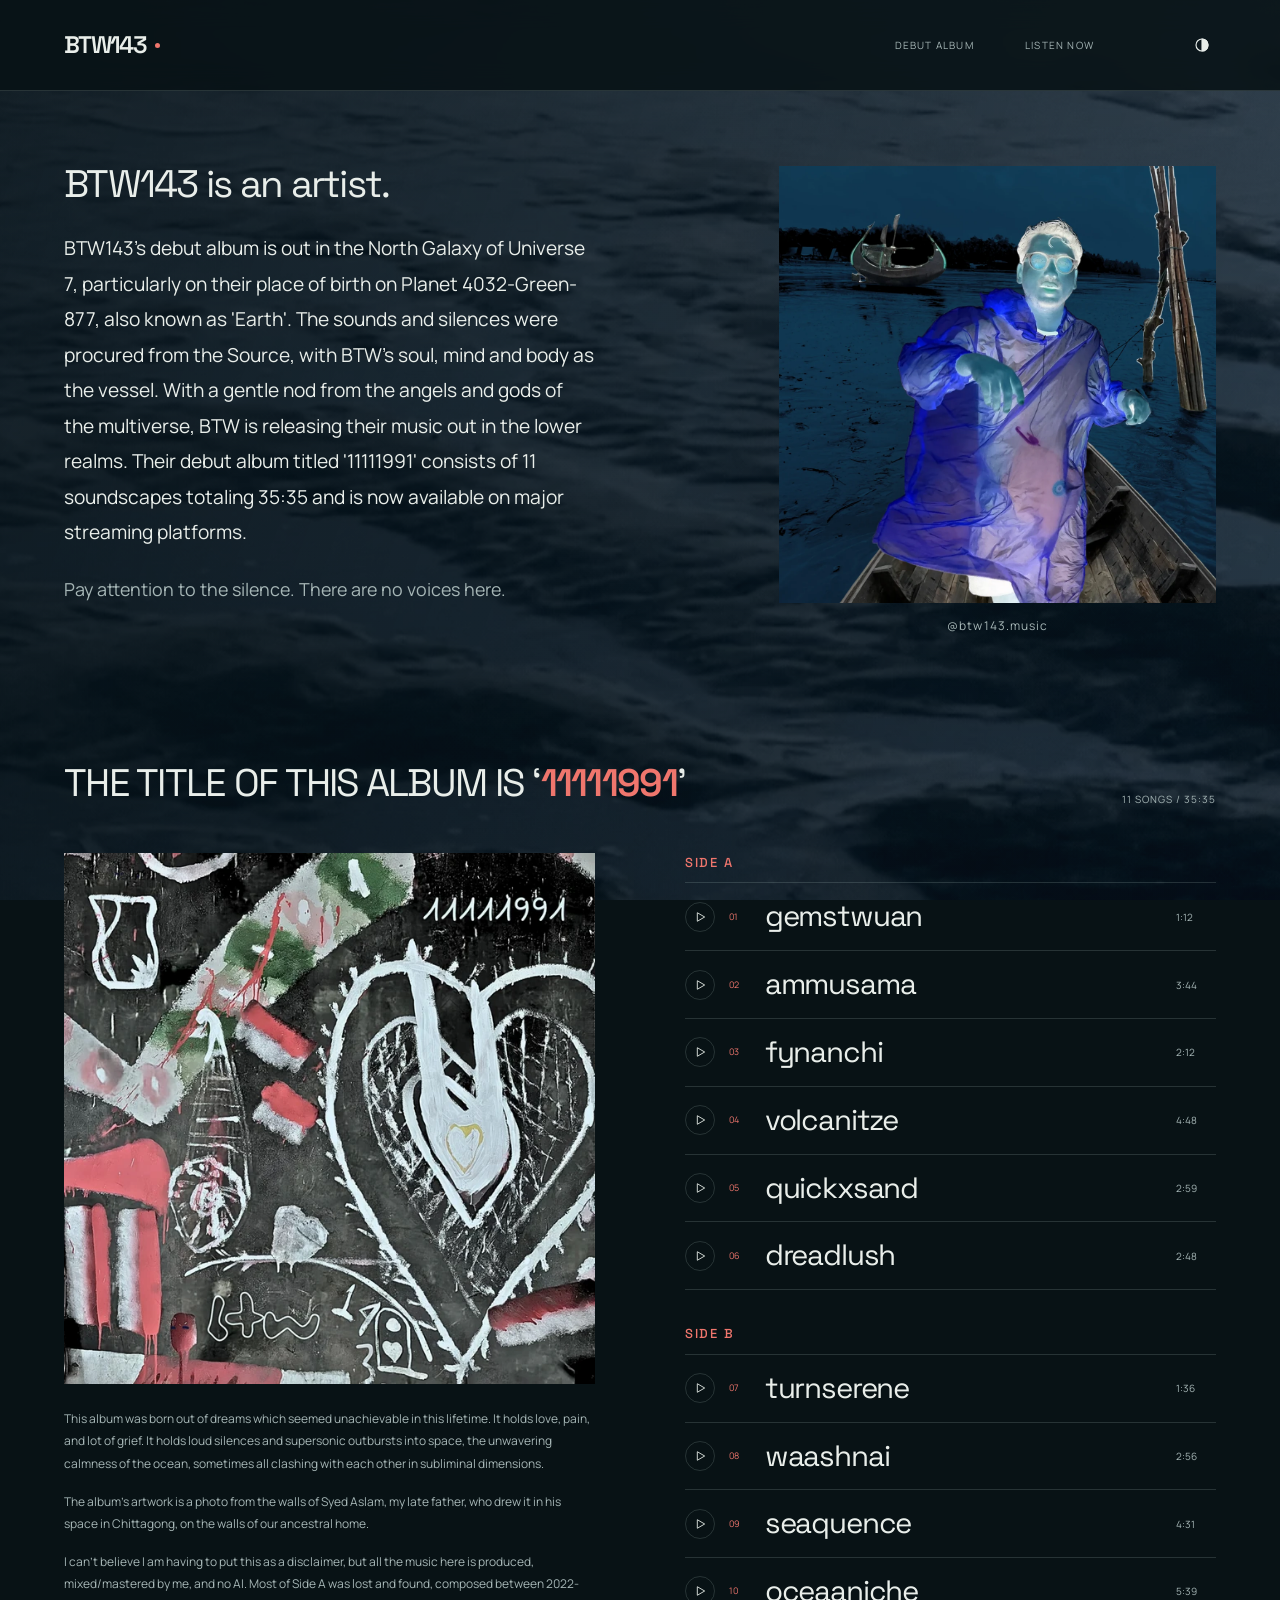
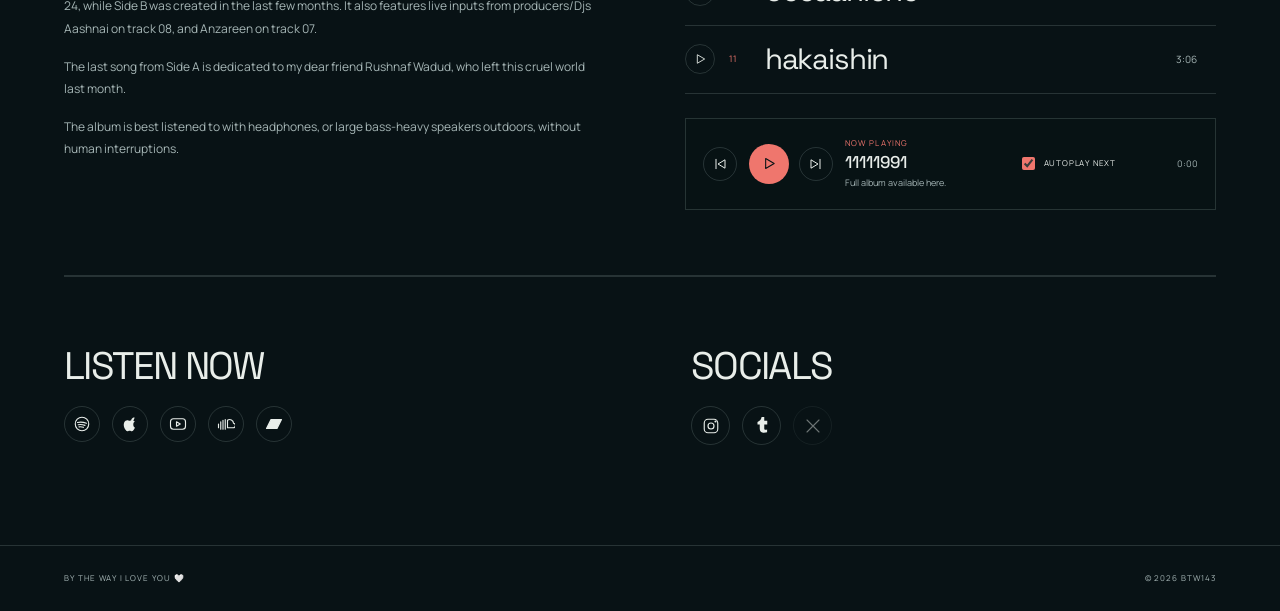
==== commit 832f3c23: "Align Listen Now and Socials spacing" ====
--- a/index.html
+++ b/index.html
@@ -1 +1 @@
-<!doctype html><html lang="en" data-theme="dark"><head><meta charset="utf-8"><meta name="viewport" content="width=device-width,initial-scale=1"><title>BTW143 / 11111991</title><meta name="description" content="BTW143&#39;s debut album is out in the North Galaxy of Universe 7, particularly on their place of birth on Planet 4032-Green-877, also known as &#39;Earth&#39;. The sounds and silences were procured from the Source, with BTW&#39;s soul, mind and body as the vessel. With a gentle nod from the angels and gods of the multiverse, BTW is releasing their music out in the lower realms. Their debut album titled &#39;11111991&#39; consists of 11 soundscapes totaling 35:35 and is now available on major streaming platforms."><link rel="canonical" href="https://btw143.space/"><meta property="og:url" content="https://btw143.space/"><meta property="og:title" content="BTW143 / 11111991"><meta property="og:image" content="https://btw143.space/assets/album-cover.jpg"><meta name="theme-color" content="#081215"><link rel="icon" href="data:,"><link rel="preconnect" href="https://fonts.googleapis.com"><link rel="preconnect" href="https://fonts.gstatic.com" crossorigin><link href="https://fonts.googleapis.com/css2?family=Manrope:wght@400;500;600&family=Space+Grotesk:wght@400;500;600&display=swap" rel="stylesheet"><link rel="stylesheet" href="styles-299908085f.css"><script src="app-3c6b8f05b5.js" defer></script></head><body><a class="skip-link" href="#main">Skip to content</a><div class="ocean" aria-hidden="true"><video id="ocean-video" autoplay muted loop playsinline webkit-playsinline preload="auto" poster="assets/ocean-still.webp"><source src="assets/ocean-seamless.mp4" type="video/mp4"></video><div class="ocean-tint"></div><canvas id="ocean-ripples"></canvas></div><header class="site-header"><a class="wordmark" href="#home" aria-label="BTW143 home">BTW143<span></span></a><nav aria-label="Main navigation"><a href="#11111991">DEBUT ALBUM</a><a href="#listen-now">LISTEN NOW</a></nav><div class="display-controls"><button class="theme-toggle" type="button" aria-label="Switch to inverted mode" aria-pressed="false"><svg viewBox="0 0 24 24" fill="none" stroke="currentColor" stroke-width="1.5" stroke-linecap="round" stroke-linejoin="round" aria-hidden="true"><circle cx="12" cy="12" r="8"/><path d="M12 4a8 8 0 0 1 0 16Z" fill="currentColor"/></svg></button></div></header><main id="main"><section id="home" class="home-section"><h1 class="sr-only">BTW143</h1><div class="home-layout reveal"><div><div class="home-copy"><p>BTW143 is an artist.</p><p>BTW143&#39;s debut album is out in the North Galaxy of Universe 7, particularly on their place of birth on Planet 4032-Green-877, also known as &#39;Earth&#39;. The sounds and silences were procured from the Source, with BTW&#39;s soul, mind and body as the vessel. With a gentle nod from the angels and gods of the multiverse, BTW is releasing their music out in the lower realms. Their debut album titled &#39;11111991&#39; consists of 11 soundscapes totaling 35:35 and is now available on major streaming platforms.</p><p>Pay attention to the silence. There are no voices here.</p></div></div><figure class="artist-photo"><img src="assets/artist-main.webp" alt="BTW143 on a boat, rendered in blue and black inverted colours" width="1200" height="1200" fetchpriority="high"><figcaption><a href="https://www.instagram.com/btw143.music/" target="_blank" rel="noopener noreferrer">@btw143.music</a></figcaption></figure></div></section><section id="11111991" class="album-section"><div class="album-heading reveal"><h2>THE TITLE OF THIS ALBUM IS ‘<strong class="album-accent">11111991</strong>’</h2><p>11 SONGS / 35:35</p></div><div class="album-layout"><div class="reveal"><picture class="album-cover"><source type="image/webp" srcset="assets/album-cover-640.webp 640w, assets/album-cover-1200.webp 1200w, assets/album-cover-1800.webp 1800w" sizes="(max-width:720px) 90vw,45vw"><img src="assets/album-cover.jpg" alt="11111991 album cover: a hand-drawn heart over red, black and pale green collage" width="1200" height="1200" fetchpriority="high"></picture><div class="album-notes"><p>This album was born out of dreams which seemed unachievable in this lifetime. It holds love, pain, and lot of grief. It holds loud silences and supersonic outbursts into space, the unwavering calmness of the ocean, sometimes all clashing with each other in subliminal dimensions.</p><p>The album&#39;s artwork is a photo from the walls of Syed Aslam, my late father, who drew it in his space in Chittagong, on the walls of our ancestral home.</p><p>I can&#39;t believe I am having to put this as a disclaimer, but all the music here is produced, mixed/mastered by me, and no AI. Most of Side A was lost and found, composed between 2022-24, while Side B was created in the last few months. It also features live inputs from producers/Djs Aashnai on track 08, and Anzareen on track 07.</p><p>The last song from Side A is dedicated to my dear friend Rushnaf Wadud, who left this cruel world last month.</p><p>The album is best listened to with headphones, or large bass-heavy speakers outdoors, without human interruptions.</p></div></div><div class="reveal"><h3 class="side-label">SIDE A</h3><ol class="track-list"><li data-track-row="0" data-title="gemstwuan" data-audio-src="assets/album-01-gemstwuan.mp3"><button class="track-play" type="button" data-track-play="0" aria-label="Play gemstwuan" aria-pressed="false"><svg viewBox="0 0 24 24" fill="none" stroke="currentColor" stroke-width="1.5" stroke-linecap="round" stroke-linejoin="round" aria-hidden="true"><path d="m8 5 12 7-12 7Z"/></svg></button><span class="track-number">01</span><span class="track-name">gemstwuan</span><time>1:12</time></li><li data-track-row="1" data-title="ammusama" data-audio-src="assets/album-02-ammusama.mp3"><button class="track-play" type="button" data-track-play="1" aria-label="Play ammusama" aria-pressed="false"><svg viewBox="0 0 24 24" fill="none" stroke="currentColor" stroke-width="1.5" stroke-linecap="round" stroke-linejoin="round" aria-hidden="true"><path d="m8 5 12 7-12 7Z"/></svg></button><span class="track-number">02</span><span class="track-name">ammusama</span><time>3:44</time></li><li data-track-row="2" data-title="fynanchi" data-audio-src="assets/album-03-fynanchi.mp3"><button class="track-play" type="button" data-track-play="2" aria-label="Play fynanchi" aria-pressed="false"><svg viewBox="0 0 24 24" fill="none" stroke="currentColor" stroke-width="1.5" stroke-linecap="round" stroke-linejoin="round" aria-hidden="true"><path d="m8 5 12 7-12 7Z"/></svg></button><span class="track-number">03</span><span class="track-name">fynanchi</span><time>2:12</time></li><li data-track-row="3" data-title="volcanitze" data-audio-src="assets/album-04-volcanitze.mp3"><button class="track-play" type="button" data-track-play="3" aria-label="Play volcanitze" aria-pressed="false"><svg viewBox="0 0 24 24" fill="none" stroke="currentColor" stroke-width="1.5" stroke-linecap="round" stroke-linejoin="round" aria-hidden="true"><path d="m8 5 12 7-12 7Z"/></svg></button><span class="track-number">04</span><span class="track-name">volcanitze</span><time>4:48</time></li><li data-track-row="4" data-title="quickxsand" data-audio-src="assets/album-05-quickxsand.mp3"><button class="track-play" type="button" data-track-play="4" aria-label="Play quickxsand" aria-pressed="false"><svg viewBox="0 0 24 24" fill="none" stroke="currentColor" stroke-width="1.5" stroke-linecap="round" stroke-linejoin="round" aria-hidden="true"><path d="m8 5 12 7-12 7Z"/></svg></button><span class="track-number">05</span><span class="track-name">quickxsand</span><time>2:59</time></li><li data-track-row="5" data-title="dreadlush" data-audio-src="assets/album-06-dreadlush.mp3"><button class="track-play" type="button" data-track-play="5" aria-label="Play dreadlush" aria-pressed="false"><svg viewBox="0 0 24 24" fill="none" stroke="currentColor" stroke-width="1.5" stroke-linecap="round" stroke-linejoin="round" aria-hidden="true"><path d="m8 5 12 7-12 7Z"/></svg></button><span class="track-number">06</span><span class="track-name">dreadlush</span><time>2:48</time></li></ol><h3 class="side-label side-b">SIDE B</h3><ol class="track-list" start="7"><li data-track-row="6" data-title="turnserene" data-audio-src="assets/album-07-turnserene.mp3"><button class="track-play" type="button" data-track-play="6" aria-label="Play turnserene" aria-pressed="false"><svg viewBox="0 0 24 24" fill="none" stroke="currentColor" stroke-width="1.5" stroke-linecap="round" stroke-linejoin="round" aria-hidden="true"><path d="m8 5 12 7-12 7Z"/></svg></button><span class="track-number">07</span><span class="track-name">turnserene</span><time>1:36</time></li><li data-track-row="7" data-title="waashnai" data-audio-src="assets/album-08-waashnai.mp3"><button class="track-play" type="button" data-track-play="7" aria-label="Play waashnai" aria-pressed="false"><svg viewBox="0 0 24 24" fill="none" stroke="currentColor" stroke-width="1.5" stroke-linecap="round" stroke-linejoin="round" aria-hidden="true"><path d="m8 5 12 7-12 7Z"/></svg></button><span class="track-number">08</span><span class="track-name">waashnai</span><time>2:56</time></li><li data-track-row="8" data-title="seaquence" data-audio-src="assets/album-09-seaquence.mp3"><button class="track-play" type="button" data-track-play="8" aria-label="Play seaquence" aria-pressed="false"><svg viewBox="0 0 24 24" fill="none" stroke="currentColor" stroke-width="1.5" stroke-linecap="round" stroke-linejoin="round" aria-hidden="true"><path d="m8 5 12 7-12 7Z"/></svg></button><span class="track-number">09</span><span class="track-name">seaquence</span><time>4:31</time></li><li data-track-row="9" data-title="oceaaniche" data-audio-src="assets/album-10-oceaaniche.mp3"><button class="track-play" type="button" data-track-play="9" aria-label="Play oceaaniche" aria-pressed="false"><svg viewBox="0 0 24 24" fill="none" stroke="currentColor" stroke-width="1.5" stroke-linecap="round" stroke-linejoin="round" aria-hidden="true"><path d="m8 5 12 7-12 7Z"/></svg></button><span class="track-number">10</span><span class="track-name">oceaaniche</span><time>5:39</time></li><li data-track-row="10" data-title="hakaishin" data-audio-src="assets/album-11-hakaishin.mp3"><button class="track-play" type="button" data-track-play="10" aria-label="Play hakaishin" aria-pressed="false"><svg viewBox="0 0 24 24" fill="none" stroke="currentColor" stroke-width="1.5" stroke-linecap="round" stroke-linejoin="round" aria-hidden="true"><path d="m8 5 12 7-12 7Z"/></svg></button><span class="track-number">11</span><span class="track-name">hakaishin</span><time>3:06</time></li></ol><div class="album-player" aria-label="Album player"><button class="player-step" type="button" data-player-previous aria-label="Previous track"><svg viewBox="0 0 24 24" fill="none" stroke="currentColor" stroke-width="1.5" stroke-linecap="round" stroke-linejoin="round" aria-hidden="true"><path d="M6 5v14M19 6 9 12l10 6Z"/></svg></button><button class="player-toggle" type="button" data-player-toggle aria-label="Play album" aria-pressed="false"><svg viewBox="0 0 24 24" fill="none" stroke="currentColor" stroke-width="1.5" stroke-linecap="round" stroke-linejoin="round" aria-hidden="true"><path d="m8 5 12 7-12 7Z"/></svg></button><button class="player-step" type="button" data-player-next aria-label="Next track"><svg viewBox="0 0 24 24" fill="none" stroke="currentColor" stroke-width="1.5" stroke-linecap="round" stroke-linejoin="round" aria-hidden="true"><path d="M18 5v14M5 6l10 6-10 6Z"/></svg></button><div class="player-meta" aria-live="polite"><span class="player-kicker">NOW PLAYING</span><strong data-current-title>11111991</strong><span data-player-status>Full album available here.</span></div><label class="autoplay-control"><input type="checkbox" data-autoplay checked><span>AUTOPLAY NEXT</span></label><time class="player-time" data-player-time>0:00</time></div></div></div></section><section id="listen-now" class="party-layout listen-layout"><div class="reveal party-main"><h2>LISTEN NOW</h2><div class="album-platforms" aria-label="BTW143 on streaming platforms"><a class="icon-link" href="https://open.spotify.com/artist/4yzpuLO704Affl6a8LF58e" aria-label="BTW143 on Spotify" title="BTW143 on Spotify" target="_blank" rel="noopener noreferrer"><svg viewBox="0 0 24 24" fill="none" stroke="currentColor" stroke-width="1.5" stroke-linecap="round" stroke-linejoin="round" aria-hidden="true"><circle cx="12" cy="12" r="9"/><path d="M6 10c4-1 8-.5 12 1m-11 2c3-.7 6-.3 9 .8m-8 2c2-.4 4-.2 6 .6"/></svg></a><a class="icon-link" href="https://music.apple.com/us/artist/btw143/6831079349" aria-label="BTW143 on Apple Music" title="BTW143 on Apple Music" target="_blank" rel="noopener noreferrer"><svg viewBox="0 0 24 24" fill="none" stroke="currentColor" stroke-width="1.5" stroke-linecap="round" stroke-linejoin="round" aria-hidden="true"><path d="M16.4 13.2c0 2.5 2.2 3.4 2.2 3.5-.1.2-.4 1.4-1.3 2.7-.8 1.1-1.6 2.2-2.8 2.2s-1.6-.7-3-.7-1.8.7-2.9.8c-1.2 0-2.1-1.2-2.9-2.3-1.7-2.5-3-7.1-1.2-10.2a4.5 4.5 0 0 1 3.8-2.3c1.2 0 2.3.8 3 .8s2-.9 3.5-.8c.6 0 2.4.2 3.6 1.9-.1.1-2.1 1.3-2 3.7ZM14.4 4.9A4.7 4.7 0 0 1 17.9 3a4.5 4.5 0 0 1-1.1 3.5 3.9 3.9 0 0 1-3.4 1.7 4.2 4.2 0 0 1 1-3.3Z" fill="currentColor" stroke="none"/></svg></a><a class="icon-link" href="https://music.youtube.com/playlist?list=PLRBXonmMfG9c" aria-label="11111991 on YouTube Music" title="11111991 on YouTube Music" target="_blank" rel="noopener noreferrer"><svg viewBox="0 0 24 24" fill="none" stroke="currentColor" stroke-width="1.5" stroke-linecap="round" stroke-linejoin="round" aria-hidden="true"><rect x="2" y="5" width="20" height="14" rx="4"/><path d="m10 9 5 3-5 3Z"/></svg></a><a class="icon-link" href="https://soundcloud.com/btw143/sets/elevenelevennineteenninetyone" aria-label="11111991 on SoundCloud" title="11111991 on SoundCloud" target="_blank" rel="noopener noreferrer"><svg viewBox="0 0 24 24" fill="none" stroke="currentColor" stroke-width="1.5" stroke-linecap="round" stroke-linejoin="round" aria-hidden="true"><path d="M2 12v5m3-8v10m3-12v12m3-13v13m3-12a5 5 0 0 1 8 4 3 3 0 0 1-1 6h-7Z"/></svg></a><a class="icon-link" href="https://btw143.bandcamp.com/album/11111991" aria-label="11111991 on Bandcamp" title="11111991 on Bandcamp" target="_blank" rel="noopener noreferrer"><svg viewBox="0 0 24 24" fill="none" stroke="currentColor" stroke-width="1.5" stroke-linecap="round" stroke-linejoin="round" aria-hidden="true"><path d="M8 6h14l-6 12H2Z" fill="currentColor"/></svg></a></div></div><div class="reveal instagram-follow"><h2>SOCIALS</h2><div class="socials" aria-label="BTW143 social profiles"><a class="icon-link" href="https://www.instagram.com/btw143.music/" aria-label="Instagram" title="Instagram" target="_blank" rel="noopener noreferrer"><svg viewBox="0 0 24 24" fill="none" stroke="currentColor" stroke-width="1.5" stroke-linecap="round" stroke-linejoin="round" aria-hidden="true"><rect x="3" y="3" width="18" height="18" rx="5"/><circle cx="12" cy="12" r="4"/><circle cx="18" cy="6" r=".7"/></svg></a><a class="icon-link" href="https://www.tumblr.com/btw143" aria-label="Tumblr" title="Tumblr" target="_blank" rel="noopener noreferrer"><svg viewBox="0 0 24 24" fill="none" stroke="currentColor" stroke-width="1.5" stroke-linecap="round" stroke-linejoin="round" aria-hidden="true"><path d="M14.5 21c-3.5 0-5.5-2.1-5.5-5.3V10H6V6.5c3.8-1.3 5.4-4.2 5.6-7.5H15v6h4v5h-4v5.3c0 1.2.6 1.8 1.7 1.8.7 0 1.5-.2 2.1-.5v3.8c-1 .4-2.4.6-4.3.6Z" fill="currentColor" stroke="none"/></svg></a><span class="icon-link pending-social" aria-disabled="true" title="Add X profile URL"><svg viewBox="0 0 24 24" fill="none" stroke="currentColor" stroke-width="1.5" stroke-linecap="round" stroke-linejoin="round" aria-hidden="true"><path d="M4 4 20 20M20 4 4 20"/></svg><span class="sr-only">X link needed</span></span></div></div></section></main><audio id="album-audio" preload="none"></audio><footer class="site-footer"><span>BY THE WAY I LOVE YOU 🤍</span><span>© 2026 BTW143</span></footer></body></html>+<!doctype html><html lang="en" data-theme="dark"><head><meta charset="utf-8"><meta name="viewport" content="width=device-width,initial-scale=1"><title>BTW143 / 11111991</title><meta name="description" content="BTW143&#39;s debut album is out in the North Galaxy of Universe 7, particularly on their place of birth on Planet 4032-Green-877, also known as &#39;Earth&#39;. The sounds and silences were procured from the Source, with BTW&#39;s soul, mind and body as the vessel. With a gentle nod from the angels and gods of the multiverse, BTW is releasing their music out in the lower realms. Their debut album titled &#39;11111991&#39; consists of 11 soundscapes totaling 35:35 and is now available on major streaming platforms."><link rel="canonical" href="https://btw143.space/"><meta property="og:url" content="https://btw143.space/"><meta property="og:title" content="BTW143 / 11111991"><meta property="og:image" content="https://btw143.space/assets/album-cover.jpg"><meta name="theme-color" content="#081215"><link rel="icon" href="data:,"><link rel="preconnect" href="https://fonts.googleapis.com"><link rel="preconnect" href="https://fonts.gstatic.com" crossorigin><link href="https://fonts.googleapis.com/css2?family=Manrope:wght@400;500;600&family=Space+Grotesk:wght@400;500;600&display=swap" rel="stylesheet"><link rel="stylesheet" href="styles-55a366f2f7.css"><script src="app-3c6b8f05b5.js" defer></script></head><body><a class="skip-link" href="#main">Skip to content</a><div class="ocean" aria-hidden="true"><video id="ocean-video" autoplay muted loop playsinline webkit-playsinline preload="auto" poster="assets/ocean-still.webp"><source src="assets/ocean-seamless.mp4" type="video/mp4"></video><div class="ocean-tint"></div><canvas id="ocean-ripples"></canvas></div><header class="site-header"><a class="wordmark" href="#home" aria-label="BTW143 home">BTW143<span></span></a><nav aria-label="Main navigation"><a href="#11111991">DEBUT ALBUM</a><a href="#listen-now">LISTEN NOW</a></nav><div class="display-controls"><button class="theme-toggle" type="button" aria-label="Switch to inverted mode" aria-pressed="false"><svg viewBox="0 0 24 24" fill="none" stroke="currentColor" stroke-width="1.5" stroke-linecap="round" stroke-linejoin="round" aria-hidden="true"><circle cx="12" cy="12" r="8"/><path d="M12 4a8 8 0 0 1 0 16Z" fill="currentColor"/></svg></button></div></header><main id="main"><section id="home" class="home-section"><h1 class="sr-only">BTW143</h1><div class="home-layout reveal"><div><div class="home-copy"><p>BTW143 is an artist.</p><p>BTW143&#39;s debut album is out in the North Galaxy of Universe 7, particularly on their place of birth on Planet 4032-Green-877, also known as &#39;Earth&#39;. The sounds and silences were procured from the Source, with BTW&#39;s soul, mind and body as the vessel. With a gentle nod from the angels and gods of the multiverse, BTW is releasing their music out in the lower realms. Their debut album titled &#39;11111991&#39; consists of 11 soundscapes totaling 35:35 and is now available on major streaming platforms.</p><p>Pay attention to the silence. There are no voices here.</p></div></div><figure class="artist-photo"><img src="assets/artist-main.webp" alt="BTW143 on a boat, rendered in blue and black inverted colours" width="1200" height="1200" fetchpriority="high"><figcaption><a href="https://www.instagram.com/btw143.music/" target="_blank" rel="noopener noreferrer">@btw143.music</a></figcaption></figure></div></section><section id="11111991" class="album-section"><div class="album-heading reveal"><h2>THE TITLE OF THIS ALBUM IS ‘<strong class="album-accent">11111991</strong>’</h2><p>11 SONGS / 35:35</p></div><div class="album-layout"><div class="reveal"><picture class="album-cover"><source type="image/webp" srcset="assets/album-cover-640.webp 640w, assets/album-cover-1200.webp 1200w, assets/album-cover-1800.webp 1800w" sizes="(max-width:720px) 90vw,45vw"><img src="assets/album-cover.jpg" alt="11111991 album cover: a hand-drawn heart over red, black and pale green collage" width="1200" height="1200" fetchpriority="high"></picture><div class="album-notes"><p>This album was born out of dreams which seemed unachievable in this lifetime. It holds love, pain, and lot of grief. It holds loud silences and supersonic outbursts into space, the unwavering calmness of the ocean, sometimes all clashing with each other in subliminal dimensions.</p><p>The album&#39;s artwork is a photo from the walls of Syed Aslam, my late father, who drew it in his space in Chittagong, on the walls of our ancestral home.</p><p>I can&#39;t believe I am having to put this as a disclaimer, but all the music here is produced, mixed/mastered by me, and no AI. Most of Side A was lost and found, composed between 2022-24, while Side B was created in the last few months. It also features live inputs from producers/Djs Aashnai on track 08, and Anzareen on track 07.</p><p>The last song from Side A is dedicated to my dear friend Rushnaf Wadud, who left this cruel world last month.</p><p>The album is best listened to with headphones, or large bass-heavy speakers outdoors, without human interruptions.</p></div></div><div class="reveal"><h3 class="side-label">SIDE A</h3><ol class="track-list"><li data-track-row="0" data-title="gemstwuan" data-audio-src="assets/album-01-gemstwuan.mp3"><button class="track-play" type="button" data-track-play="0" aria-label="Play gemstwuan" aria-pressed="false"><svg viewBox="0 0 24 24" fill="none" stroke="currentColor" stroke-width="1.5" stroke-linecap="round" stroke-linejoin="round" aria-hidden="true"><path d="m8 5 12 7-12 7Z"/></svg></button><span class="track-number">01</span><span class="track-name">gemstwuan</span><time>1:12</time></li><li data-track-row="1" data-title="ammusama" data-audio-src="assets/album-02-ammusama.mp3"><button class="track-play" type="button" data-track-play="1" aria-label="Play ammusama" aria-pressed="false"><svg viewBox="0 0 24 24" fill="none" stroke="currentColor" stroke-width="1.5" stroke-linecap="round" stroke-linejoin="round" aria-hidden="true"><path d="m8 5 12 7-12 7Z"/></svg></button><span class="track-number">02</span><span class="track-name">ammusama</span><time>3:44</time></li><li data-track-row="2" data-title="fynanchi" data-audio-src="assets/album-03-fynanchi.mp3"><button class="track-play" type="button" data-track-play="2" aria-label="Play fynanchi" aria-pressed="false"><svg viewBox="0 0 24 24" fill="none" stroke="currentColor" stroke-width="1.5" stroke-linecap="round" stroke-linejoin="round" aria-hidden="true"><path d="m8 5 12 7-12 7Z"/></svg></button><span class="track-number">03</span><span class="track-name">fynanchi</span><time>2:12</time></li><li data-track-row="3" data-title="volcanitze" data-audio-src="assets/album-04-volcanitze.mp3"><button class="track-play" type="button" data-track-play="3" aria-label="Play volcanitze" aria-pressed="false"><svg viewBox="0 0 24 24" fill="none" stroke="currentColor" stroke-width="1.5" stroke-linecap="round" stroke-linejoin="round" aria-hidden="true"><path d="m8 5 12 7-12 7Z"/></svg></button><span class="track-number">04</span><span class="track-name">volcanitze</span><time>4:48</time></li><li data-track-row="4" data-title="quickxsand" data-audio-src="assets/album-05-quickxsand.mp3"><button class="track-play" type="button" data-track-play="4" aria-label="Play quickxsand" aria-pressed="false"><svg viewBox="0 0 24 24" fill="none" stroke="currentColor" stroke-width="1.5" stroke-linecap="round" stroke-linejoin="round" aria-hidden="true"><path d="m8 5 12 7-12 7Z"/></svg></button><span class="track-number">05</span><span class="track-name">quickxsand</span><time>2:59</time></li><li data-track-row="5" data-title="dreadlush" data-audio-src="assets/album-06-dreadlush.mp3"><button class="track-play" type="button" data-track-play="5" aria-label="Play dreadlush" aria-pressed="false"><svg viewBox="0 0 24 24" fill="none" stroke="currentColor" stroke-width="1.5" stroke-linecap="round" stroke-linejoin="round" aria-hidden="true"><path d="m8 5 12 7-12 7Z"/></svg></button><span class="track-number">06</span><span class="track-name">dreadlush</span><time>2:48</time></li></ol><h3 class="side-label side-b">SIDE B</h3><ol class="track-list" start="7"><li data-track-row="6" data-title="turnserene" data-audio-src="assets/album-07-turnserene.mp3"><button class="track-play" type="button" data-track-play="6" aria-label="Play turnserene" aria-pressed="false"><svg viewBox="0 0 24 24" fill="none" stroke="currentColor" stroke-width="1.5" stroke-linecap="round" stroke-linejoin="round" aria-hidden="true"><path d="m8 5 12 7-12 7Z"/></svg></button><span class="track-number">07</span><span class="track-name">turnserene</span><time>1:36</time></li><li data-track-row="7" data-title="waashnai" data-audio-src="assets/album-08-waashnai.mp3"><button class="track-play" type="button" data-track-play="7" aria-label="Play waashnai" aria-pressed="false"><svg viewBox="0 0 24 24" fill="none" stroke="currentColor" stroke-width="1.5" stroke-linecap="round" stroke-linejoin="round" aria-hidden="true"><path d="m8 5 12 7-12 7Z"/></svg></button><span class="track-number">08</span><span class="track-name">waashnai</span><time>2:56</time></li><li data-track-row="8" data-title="seaquence" data-audio-src="assets/album-09-seaquence.mp3"><button class="track-play" type="button" data-track-play="8" aria-label="Play seaquence" aria-pressed="false"><svg viewBox="0 0 24 24" fill="none" stroke="currentColor" stroke-width="1.5" stroke-linecap="round" stroke-linejoin="round" aria-hidden="true"><path d="m8 5 12 7-12 7Z"/></svg></button><span class="track-number">09</span><span class="track-name">seaquence</span><time>4:31</time></li><li data-track-row="9" data-title="oceaaniche" data-audio-src="assets/album-10-oceaaniche.mp3"><button class="track-play" type="button" data-track-play="9" aria-label="Play oceaaniche" aria-pressed="false"><svg viewBox="0 0 24 24" fill="none" stroke="currentColor" stroke-width="1.5" stroke-linecap="round" stroke-linejoin="round" aria-hidden="true"><path d="m8 5 12 7-12 7Z"/></svg></button><span class="track-number">10</span><span class="track-name">oceaaniche</span><time>5:39</time></li><li data-track-row="10" data-title="hakaishin" data-audio-src="assets/album-11-hakaishin.mp3"><button class="track-play" type="button" data-track-play="10" aria-label="Play hakaishin" aria-pressed="false"><svg viewBox="0 0 24 24" fill="none" stroke="currentColor" stroke-width="1.5" stroke-linecap="round" stroke-linejoin="round" aria-hidden="true"><path d="m8 5 12 7-12 7Z"/></svg></button><span class="track-number">11</span><span class="track-name">hakaishin</span><time>3:06</time></li></ol><div class="album-player" aria-label="Album player"><button class="player-step" type="button" data-player-previous aria-label="Previous track"><svg viewBox="0 0 24 24" fill="none" stroke="currentColor" stroke-width="1.5" stroke-linecap="round" stroke-linejoin="round" aria-hidden="true"><path d="M6 5v14M19 6 9 12l10 6Z"/></svg></button><button class="player-toggle" type="button" data-player-toggle aria-label="Play album" aria-pressed="false"><svg viewBox="0 0 24 24" fill="none" stroke="currentColor" stroke-width="1.5" stroke-linecap="round" stroke-linejoin="round" aria-hidden="true"><path d="m8 5 12 7-12 7Z"/></svg></button><button class="player-step" type="button" data-player-next aria-label="Next track"><svg viewBox="0 0 24 24" fill="none" stroke="currentColor" stroke-width="1.5" stroke-linecap="round" stroke-linejoin="round" aria-hidden="true"><path d="M18 5v14M5 6l10 6-10 6Z"/></svg></button><div class="player-meta" aria-live="polite"><span class="player-kicker">NOW PLAYING</span><strong data-current-title>11111991</strong><span data-player-status>Full album available here.</span></div><label class="autoplay-control"><input type="checkbox" data-autoplay checked><span>AUTOPLAY NEXT</span></label><time class="player-time" data-player-time>0:00</time></div></div></div></section><section id="listen-now" class="party-layout listen-layout"><div class="reveal party-main"><h2>LISTEN NOW</h2><div class="album-platforms" aria-label="BTW143 on streaming platforms"><a class="icon-link" href="https://open.spotify.com/artist/4yzpuLO704Affl6a8LF58e" aria-label="BTW143 on Spotify" title="BTW143 on Spotify" target="_blank" rel="noopener noreferrer"><svg viewBox="0 0 24 24" fill="none" stroke="currentColor" stroke-width="1.5" stroke-linecap="round" stroke-linejoin="round" aria-hidden="true"><circle cx="12" cy="12" r="9"/><path d="M6 10c4-1 8-.5 12 1m-11 2c3-.7 6-.3 9 .8m-8 2c2-.4 4-.2 6 .6"/></svg></a><a class="icon-link" href="https://music.apple.com/us/artist/btw143/6831079349" aria-label="BTW143 on Apple Music" title="BTW143 on Apple Music" target="_blank" rel="noopener noreferrer"><svg viewBox="0 0 24 24" fill="none" stroke="currentColor" stroke-width="1.5" stroke-linecap="round" stroke-linejoin="round" aria-hidden="true"><path d="M16.4 13.2c0 2.5 2.2 3.4 2.2 3.5-.1.2-.4 1.4-1.3 2.7-.8 1.1-1.6 2.2-2.8 2.2s-1.6-.7-3-.7-1.8.7-2.9.8c-1.2 0-2.1-1.2-2.9-2.3-1.7-2.5-3-7.1-1.2-10.2a4.5 4.5 0 0 1 3.8-2.3c1.2 0 2.3.8 3 .8s2-.9 3.5-.8c.6 0 2.4.2 3.6 1.9-.1.1-2.1 1.3-2 3.7ZM14.4 4.9A4.7 4.7 0 0 1 17.9 3a4.5 4.5 0 0 1-1.1 3.5 3.9 3.9 0 0 1-3.4 1.7 4.2 4.2 0 0 1 1-3.3Z" fill="currentColor" stroke="none"/></svg></a><a class="icon-link" href="https://music.youtube.com/playlist?list=PLRBXonmMfG9c" aria-label="11111991 on YouTube Music" title="11111991 on YouTube Music" target="_blank" rel="noopener noreferrer"><svg viewBox="0 0 24 24" fill="none" stroke="currentColor" stroke-width="1.5" stroke-linecap="round" stroke-linejoin="round" aria-hidden="true"><rect x="2" y="5" width="20" height="14" rx="4"/><path d="m10 9 5 3-5 3Z"/></svg></a><a class="icon-link" href="https://soundcloud.com/btw143/sets/elevenelevennineteenninetyone" aria-label="11111991 on SoundCloud" title="11111991 on SoundCloud" target="_blank" rel="noopener noreferrer"><svg viewBox="0 0 24 24" fill="none" stroke="currentColor" stroke-width="1.5" stroke-linecap="round" stroke-linejoin="round" aria-hidden="true"><path d="M2 12v5m3-8v10m3-12v12m3-13v13m3-12a5 5 0 0 1 8 4 3 3 0 0 1-1 6h-7Z"/></svg></a><a class="icon-link" href="https://btw143.bandcamp.com/album/11111991" aria-label="11111991 on Bandcamp" title="11111991 on Bandcamp" target="_blank" rel="noopener noreferrer"><svg viewBox="0 0 24 24" fill="none" stroke="currentColor" stroke-width="1.5" stroke-linecap="round" stroke-linejoin="round" aria-hidden="true"><path d="M8 6h14l-6 12H2Z" fill="currentColor"/></svg></a></div></div><div class="reveal instagram-follow"><h2>SOCIALS</h2><div class="socials" aria-label="BTW143 social profiles"><a class="icon-link" href="https://www.instagram.com/btw143.music/" aria-label="Instagram" title="Instagram" target="_blank" rel="noopener noreferrer"><svg viewBox="0 0 24 24" fill="none" stroke="currentColor" stroke-width="1.5" stroke-linecap="round" stroke-linejoin="round" aria-hidden="true"><rect x="3" y="3" width="18" height="18" rx="5"/><circle cx="12" cy="12" r="4"/><circle cx="18" cy="6" r=".7"/></svg></a><a class="icon-link" href="https://www.tumblr.com/btw143" aria-label="Tumblr" title="Tumblr" target="_blank" rel="noopener noreferrer"><svg viewBox="0 0 24 24" fill="none" stroke="currentColor" stroke-width="1.5" stroke-linecap="round" stroke-linejoin="round" aria-hidden="true"><path d="M14.5 21c-3.5 0-5.5-2.1-5.5-5.3V10H6V6.5c3.8-1.3 5.4-4.2 5.6-7.5H15v6h4v5h-4v5.3c0 1.2.6 1.8 1.7 1.8.7 0 1.5-.2 2.1-.5v3.8c-1 .4-2.4.6-4.3.6Z" fill="currentColor" stroke="none"/></svg></a><span class="icon-link pending-social" aria-disabled="true" title="Add X profile URL"><svg viewBox="0 0 24 24" fill="none" stroke="currentColor" stroke-width="1.5" stroke-linecap="round" stroke-linejoin="round" aria-hidden="true"><path d="M4 4 20 20M20 4 4 20"/></svg><span class="sr-only">X link needed</span></span></div></div></section></main><audio id="album-audio" preload="none"></audio><footer class="site-footer"><span>BY THE WAY I LOVE YOU 🤍</span><span>© 2026 BTW143</span></footer></body></html>
--- a/styles-55a366f2f7.css
+++ b/styles-55a366f2f7.css
@@ -0,0 +1,57 @@
+:root{--ink:#081215;--paper:#e9eeea;--muted:#a6b6b6;--accent:#ef766d;--line:#c5d8d52b;--display:'Space Grotesk',sans-serif;--body:'Manrope',sans-serif;color-scheme:dark}*{box-sizing:border-box}body{margin:0;background:var(--ink);color:var(--paper);font:400 15px/1.8 var(--body);isolation:isolate}a{color:inherit;text-decoration:none}button{font:inherit;color:inherit}button,a{touch-action:manipulation}a:focus-visible,button:focus-visible{outline:2px solid var(--accent);outline-offset:6px}img{max-width:100%;height:auto;display:block}h1,h2,p,figure{margin:0}h1,h2{font-family:var(--display);font-weight:500;line-height:1.05;letter-spacing:-.065em}h1{font-size:clamp(62px,8.5vw,138px)}h2{font-size:24px}p+p{margin-top:22px}svg{width:22px;height:22px}.ocean,.ocean-tint{position:fixed;inset:0;pointer-events:none}.ocean{z-index:-2;background:url('assets/ocean-still.webp') center/cover}.ocean video{width:100%;height:100%;object-fit:cover;opacity:.5}.ocean-tint{background:linear-gradient(110deg,#061116e8,#061116b3)}.site-header{display:flex;align-items:center;gap:30px;padding:28px 5vw;border-bottom:1px solid var(--line)}.wordmark{font:600 24px/1 var(--display);letter-spacing:-.07em;display:flex;align-items:center;gap:9px}.wordmark span{width:5px;height:5px;border-radius:50%;background:var(--accent)}nav{display:flex;gap:clamp(20px,4vw,60px);margin:auto}nav a{font-size:10px;letter-spacing:.12em;color:var(--muted);padding:8px 0;white-space:nowrap}nav a[aria-current]{color:var(--paper);border-bottom:1px solid var(--accent)}.display-controls{display:flex;align-items:center;gap:14px}.display-controls button{background:none;border:0;padding:5px;display:flex;align-items:center;gap:8px;cursor:pointer}.display-controls svg{width:18px;height:18px}.music-toggle span{font-size:8px;letter-spacing:.14em}.display-controls button:hover,a:hover{color:var(--accent)}main{max-width:1600px;margin:auto;padding:0 5vw}.home-layout{display:grid;grid-template-columns:1.1fr .8fr;gap:9vw;align-items:center;padding:72px 0}.home-copy{max-width:530px;font-size:clamp(15px,1.5vw,21px);line-height:1.85;margin:38px 0}.home-copy p:first-child{font-size:clamp(21px,2.1vw,30px)}.home-copy p:last-child{color:var(--accent)}.artist-photo{max-width:490px}.artist-photo img{width:100%;aspect-ratio:1;object-fit:cover}.artist-photo figcaption{font-size:10px;letter-spacing:.09em;color:var(--muted);margin-top:14px}.socials{display:flex;gap:12px;flex-wrap:wrap}.icon-link{height:39px;width:39px;border:1px solid var(--line);border-radius:50%;display:inline-flex;align-items:center;justify-content:center}.icon-link svg{width:18px;height:18px}.icon-link:hover{border-color:var(--accent)}.countdown-band{display:flex;justify-content:space-between;align-items:center;gap:30px;padding:30px 0;border-top:1px solid var(--line);border-bottom:1px solid var(--line);margin-bottom:50px}.countdown-band>p{font-size:11px;letter-spacing:.12em}.countdown-band small{display:block;font-size:8px;letter-spacing:.12em;color:var(--muted)}.countdown{display:flex;gap:clamp(20px,4vw,65px)}.countdown b{font:400 38px/1.4 var(--display);font-variant-numeric:tabular-nums;letter-spacing:-.05em}.countdown small{font-size:7px}.album-heading{display:flex;align-items:end;justify-content:space-between;padding:55px 0 45px;gap:25px}.album-heading h1{font-size:clamp(60px,9vw,140px)}.album-heading p{font-size:10px;letter-spacing:.1em;color:var(--muted)}.album-heading p span{display:block}.album-layout{display:grid;grid-template-columns:1fr 1fr;gap:7vw;align-items:start;padding-bottom:65px}.album-cover{display:block;position:sticky;top:30px}.album-cover img{width:100%;aspect-ratio:1;object-fit:contain;transform:none;filter:none;box-shadow:none}.back-art{margin-top:35px}.track-list{list-style:none;padding:0;margin:0}.track-list li{display:grid;grid-template-columns:32px 1fr 40px;gap:10px;padding:13px 0;border-bottom:1px solid var(--line);align-items:center}.track-list li:first-child{border-top:1px solid var(--line)}.track-number{font-size:9px;color:var(--accent)}.track-name{font:400 clamp(20px,2.3vw,32px)/1.25 var(--display);letter-spacing:-.04em}.track-list time{font-size:10px;color:var(--muted)}.album-links{margin-top:30px}.party-layout{display:grid;grid-template-columns:1.3fr .7fr;gap:10vw;padding:70px 0 100px}.party-layout h1{font-size:clamp(50px,7vw,110px)}.date-line{font-size:11px;letter-spacing:.15em;color:var(--accent);margin-top:30px}.party-copy{max-width:550px;margin:30px 0;color:var(--muted);font-size:15px}.event-links{display:flex;gap:20px;flex-wrap:wrap;align-items:start}.pending-link{display:flex;flex-direction:column;gap:8px;max-width:120px;color:var(--muted)}.pending-link small{font-size:9px}.contact{border-top:1px solid var(--line);padding-top:22px;margin-top:8px}.contact h2{font-size:22px}.email-link{display:block;margin:25px 0;font:400 clamp(16px,1.7vw,24px)/1.5 var(--display);word-break:break-word}.contact p{font-size:12px;color:var(--muted);margin-bottom:25px}.contact>.icon-link{margin-top:16px}.site-footer{padding:25px 5vw;border-top:1px solid var(--line);display:flex;justify-content:space-between;font-size:8px;letter-spacing:.12em;color:var(--muted)}.skip-link{position:fixed;top:8px;left:8px;z-index:99;padding:8px;background:var(--paper);color:var(--ink);transform:translateY(-200%)}.skip-link:focus{transform:none}.sr-only{position:absolute;width:1px;height:1px;padding:0;margin:-1px;overflow:hidden;clip:rect(0,0,0,0);white-space:nowrap;border:0}html[data-theme=inverted]{filter:invert(1) hue-rotate(180deg)}html[data-theme=inverted] .album-cover img{filter:invert(1) hue-rotate(180deg)}
+@media(pointer:fine){html.custom-pointer,html.custom-pointer body,html.custom-pointer a,html.custom-pointer button{cursor:url('assets/heart-cursor.svg') 3 2,auto}}
+@media(max-width:800px){.site-header{flex-wrap:wrap;gap:20px;padding:22px 5vw 13px}.display-controls{margin-left:auto}nav{order:3;width:100%;justify-content:space-between;margin:0;gap:14px}nav a{font-size:9px}.home-layout{grid-template-columns:1fr;gap:35px;padding:40px 0}.home-copy{margin:25px 0}.artist-photo{max-width:400px;width:100%;margin:auto}.countdown-band{flex-direction:column;align-items:start}.countdown{width:100%;justify-content:space-between;gap:15px}.countdown b{font-size:32px}.album-heading{padding:35px 0;align-items:start;flex-direction:column}.album-layout{grid-template-columns:1fr;gap:30px}.album-cover{position:static}.track-name{font-size:27px}.party-layout{grid-template-columns:1fr;gap:55px;padding:40px 0 60px}.contact{max-width:500px;width:100%}.party-copy{font-size:14px}.site-footer{font-size:7px}}
+@media(prefers-reduced-motion:reduce){*{scroll-behavior:auto!important;transition:none!important}}
+/* Continuous page revision */
+html{scroll-behavior:smooth;scroll-padding-top:100px}body,a,button{cursor:auto}button,a{cursor:pointer}.site-header{position:sticky;top:0;z-index:10;background:#071216dc;backdrop-filter:blur(14px)}nav{margin-left:auto;margin-right:clamp(20px,5vw,80px)}.home-section,.album-section,#listening-party{scroll-margin-top:100px}.home-layout{min-height:68vh;padding:64px 0 55px}.home-copy{margin:0 0 38px}.home-copy p:first-child{font-size:clamp(26px,3vw,42px);font-family:var(--display);letter-spacing:-.045em;line-height:1.3}.home-copy p:last-child{color:var(--muted);font-size:clamp(15px,1.4vw,19px)}.album-section{border-bottom:1px solid var(--line)}.album-heading h2{font-size:clamp(60px,9vw,140px)}.party-layout h2{font-size:clamp(50px,7vw,110px)}.contact h3{font:500 22px/1.2 var(--display);margin:0}.artist-photo figcaption{display:none}.track-list li{position:relative;grid-template-columns:26px minmax(0,1fr) 34px 36px;gap:12px;padding:15px 0}.track-info{min-width:0}.track-name{display:block}.track-info small{font-size:7px;letter-spacing:.13em;color:var(--muted);display:block;margin-top:5px}.teaser-toggle{display:grid;place-items:center;width:32px;height:32px;padding:5px;border:1px solid var(--line);background:transparent;border-radius:50%;cursor:pointer}.teaser-toggle svg{width:15px;height:15px}.teaser-toggle[aria-pressed=true]{border-color:var(--accent);color:var(--accent)}.track-progress{position:absolute;bottom:-1px;height:1px;left:0;right:0;pointer-events:none}.track-progress span{display:block;width:0;height:100%;background:var(--accent)}#ocean-ripples{position:absolute;inset:0;width:100%;height:100%;pointer-events:none}.motion-ready .reveal{opacity:0;transform:translateY(18px);transition:opacity .8s ease,transform .8s ease}.motion-ready .reveal.in-view{opacity:1;transform:none}.site-footer span:last-child{margin-left:auto;text-align:right}.home-section h1.sr-only{font-size:1px}html.custom-pointer,html.custom-pointer body,html.custom-pointer a,html.custom-pointer button{cursor:auto}
+@media(max-width:800px){.site-header{flex-wrap:nowrap;gap:15px;padding:20px 5vw}.wordmark{font-size:21px}nav{order:initial;margin:0 0 0 auto;width:auto;gap:18px}nav a{font-size:8px;letter-spacing:.07em}.display-controls{gap:9px;margin-left:0}.display-controls button{padding:3px}.display-controls svg{width:16px;height:16px}.home-layout{padding-top:38px;min-height:0}.home-copy{margin-bottom:28px}.artist-photo{max-width:430px}.album-heading h2{font-size:clamp(54px,12vw,90px)}.track-list li{gap:8px;grid-template-columns:22px minmax(0,1fr) 32px 33px}.track-name{font-size:clamp(22px,6.2vw,29px)}.party-layout h2{font-size:clamp(46px,11vw,80px)}}
+@media(max-width:380px){.site-header{gap:10px;padding:18px 4vw}.wordmark{font-size:19px}nav{gap:12px}nav a{font-size:7px}.display-controls{gap:6px}}
+@media(prefers-reduced-motion:reduce){html{scroll-behavior:auto}.motion-ready .reveal{opacity:1;transform:none;transition:none}#ocean-ripples{display:none}}
+
+.album-heading h2{font-size:clamp(32px,4.5vw,66px);line-height:1.12;letter-spacing:-.045em;max-width:850px}@media(max-width:800px){.album-heading h2{font-size:clamp(28px,6.4vw,42px)}}
+
+.album-heading h2,.party-layout h2{font-size:clamp(26px,3vw,42px);line-height:1.3;letter-spacing:-.045em;font-weight:400}
+
+/* Final release layout */
+.artist-photo figcaption{display:block;text-align:center;margin-top:12px;font-size:12px;color:var(--muted)}.album-accent{color:var(--accent);font-weight:600}.album-notes{margin-top:24px;font-size:12px;line-height:1.85;color:var(--muted)}.album-notes p+p{margin-top:16px}.side-label{font:500 13px/1.5 var(--display);letter-spacing:.14em;margin:0 0 10px;color:var(--accent)}.side-b{margin-top:34px}.party-layout{display:block}.party-main{width:100%}.party-copy{max-width:650px}.party-layout .countdown-band{margin-top:35px}.rsvp-button{display:inline-flex;align-items:center;justify-content:center;gap:12px;border:1px solid var(--line);padding:12px 20px;font-size:12px;letter-spacing:.1em}.end-socials,.end-socials .socials{display:flex;align-items:center;gap:16px}.end-socials{margin-top:32px;flex-wrap:wrap}.end-socials .socials{flex-wrap:nowrap}.party-email{display:inline-block;margin-top:20px;font-size:12px;color:var(--muted)}
+.album-layout .album-cover{position:static}
+.track-list li{grid-template-columns:26px minmax(0,1fr) auto;gap:12px;align-items:center}
+.track-info{display:flex;align-items:center;justify-content:space-between;gap:12px;min-width:0}
+.track-name{flex:1 1 auto;min-width:0;font:400 clamp(20px,2.3vw,32px)/1.25 var(--display);letter-spacing:-.04em}
+.track-platforms{display:flex;align-items:center;justify-content:flex-end;gap:5px;flex:0 0 auto}
+.track-platforms .icon-link{height:27px;width:27px}
+.track-platforms .icon-link svg{height:14px;width:14px}
+.album-platforms .icon-link{height:36px;width:36px}
+.album-platforms{display:flex;flex-wrap:wrap;gap:12px}
+.platform-note{margin-top:16px!important;max-width:590px;color:var(--muted);font-size:11px}
+.listen-layout{display:grid;grid-template-columns:1fr 1fr;gap:8vw;align-items:start;border-top:1px solid var(--line);padding-top:64px}
+.listen-layout .party-main{width:auto}
+.instagram-follow{padding-top:0}
+.instagram-follow h2{font-size:clamp(26px,3vw,42px);line-height:1.3;letter-spacing:-.045em;font-weight:400;margin:0 0 30px}
+.instagram-handle{font-size:13px;letter-spacing:.08em;color:var(--muted)}
+.instagram-handle:hover{color:var(--accent)}
+@media(max-width:800px){.track-list li{grid-template-columns:22px minmax(0,1fr) auto}.track-info{align-items:flex-start;flex-direction:column;gap:6px}.track-name{font-size:clamp(20px,5.7vw,28px)}.track-platforms{justify-content:flex-start}.listen-layout{grid-template-columns:1fr;gap:48px;padding-top:40px}.instagram-follow h2{margin-bottom:16px}}
+@media(max-width:500px){.site-header{flex-wrap:wrap}.site-header nav{order:3;flex:0 0 100%;width:100%;justify-content:space-between;margin:0;gap:12px}.site-header nav a{font-size:8px}}
+
+/* Simple full-album player and uncluttered track rows */
+.track-list li{grid-template-columns:34px 26px minmax(0,1fr) 40px;gap:10px}
+.track-play{display:grid;place-items:center;width:30px;height:30px;padding:5px;border:1px solid var(--line);border-radius:50%;background:transparent;color:var(--paper);cursor:pointer}
+.track-play svg{width:14px;height:14px}
+.track-play[aria-pressed=true],.track-list li.is-playing .track-name{color:var(--accent)}
+.track-play[aria-pressed=true]{border-color:var(--accent)}
+.album-player{display:grid;grid-template-columns:36px 40px 36px minmax(0,1fr) auto 72px;gap:10px;align-items:center;margin-top:24px;padding:17px;border:1px solid var(--line);background:#081215b8}
+.player-step{display:grid;place-items:center;width:34px;height:34px;padding:8px;border:1px solid var(--line);border-radius:50%;background:transparent;color:var(--paper);cursor:pointer}
+.player-step:hover{border-color:var(--accent);color:var(--accent)}
+.player-step svg{width:16px;height:16px}
+.player-toggle{display:grid;place-items:center;width:40px;height:40px;border:0;border-radius:50%;background:var(--accent);color:var(--ink);cursor:pointer}
+.player-toggle svg{width:17px;height:17px}
+.player-meta{display:grid;min-width:0;gap:2px}
+.player-kicker{font-size:8px;letter-spacing:.14em;color:var(--accent)}
+.player-meta strong{font:500 17px/1.25 var(--display);overflow:hidden;text-overflow:ellipsis;white-space:nowrap}
+.player-meta [data-player-status]{font-size:9px;color:var(--muted)}
+.autoplay-control{display:flex;align-items:center;gap:6px;font-size:8px;letter-spacing:.1em;white-space:nowrap;cursor:pointer}
+.autoplay-control input{accent-color:var(--accent)}
+.player-time{font-size:9px;text-align:right;color:var(--muted);font-variant-numeric:tabular-nums}
+.pending-social{opacity:.45;cursor:help}
+.listen-layout h2{margin-bottom:16px}
+@media(max-width:800px){.track-list li{grid-template-columns:32px 22px minmax(0,1fr) 34px;gap:8px}.album-player{grid-template-columns:32px 38px 32px minmax(0,1fr) 64px;gap:7px;padding:12px}.player-step{width:30px;height:30px;padding:7px}.player-toggle{width:36px;height:36px}.player-meta strong{font-size:15px}.autoplay-control{grid-column:4;grid-row:2;justify-self:start}.player-time{grid-column:5;grid-row:2}}
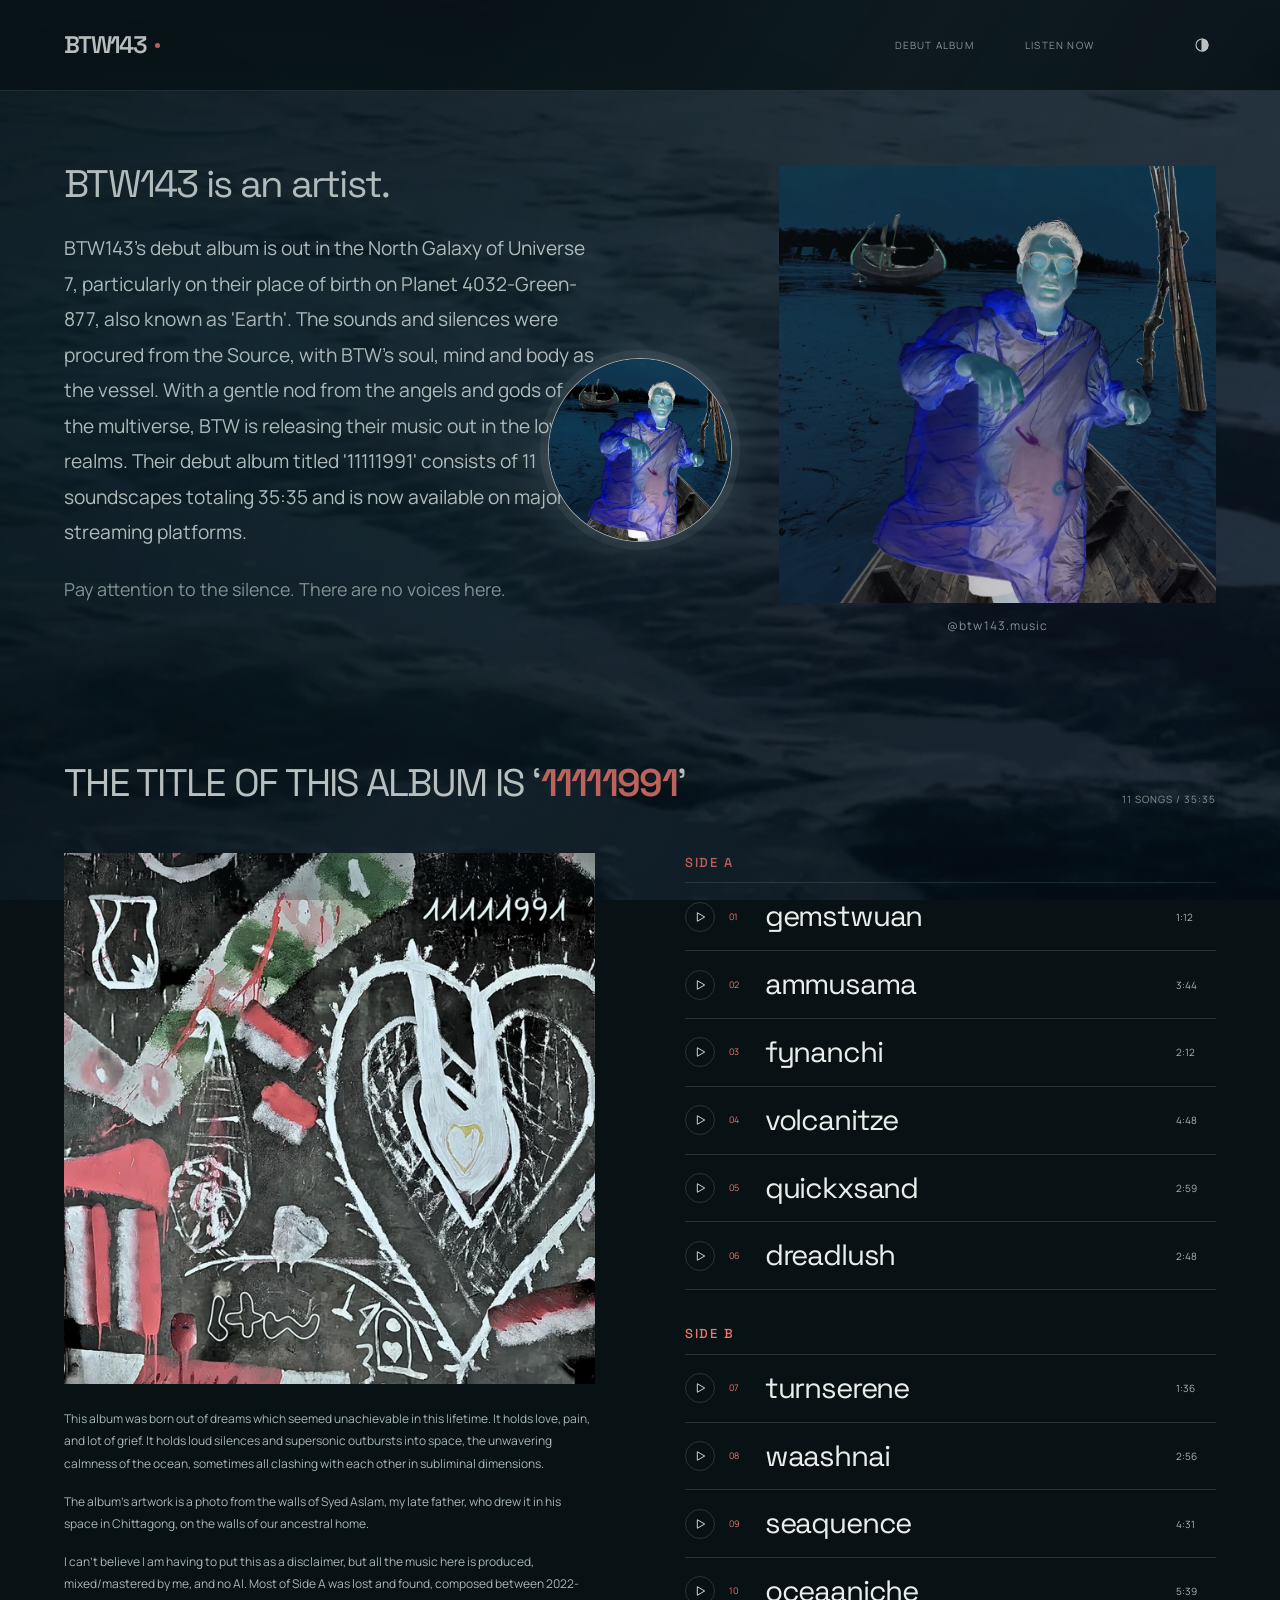
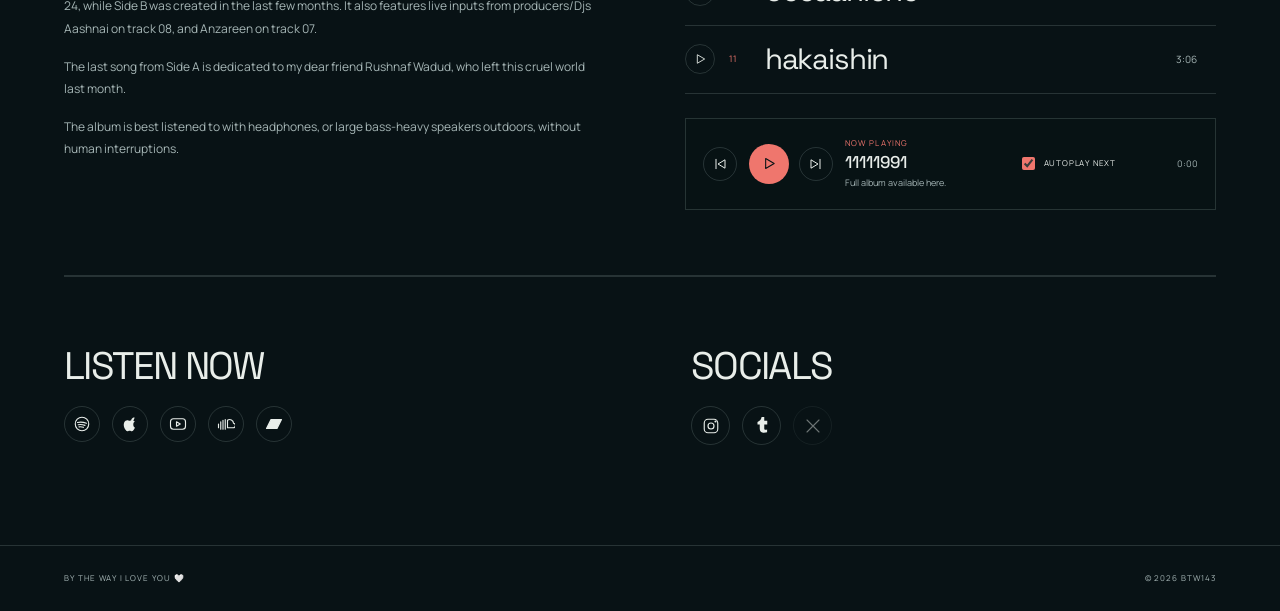
==== commit 7133722a: "Add animated BTW143 intro and defer media" ====
--- a/index.html
+++ b/index.html
@@ -1 +1 @@
-<!doctype html><html lang="en" data-theme="dark"><head><meta charset="utf-8"><meta name="viewport" content="width=device-width,initial-scale=1"><title>BTW143 / 11111991</title><meta name="description" content="BTW143&#39;s debut album is out in the North Galaxy of Universe 7, particularly on their place of birth on Planet 4032-Green-877, also known as &#39;Earth&#39;. The sounds and silences were procured from the Source, with BTW&#39;s soul, mind and body as the vessel. With a gentle nod from the angels and gods of the multiverse, BTW is releasing their music out in the lower realms. Their debut album titled &#39;11111991&#39; consists of 11 soundscapes totaling 35:35 and is now available on major streaming platforms."><link rel="canonical" href="https://btw143.space/"><meta property="og:url" content="https://btw143.space/"><meta property="og:title" content="BTW143 / 11111991"><meta property="og:image" content="https://btw143.space/assets/album-cover.jpg"><meta name="theme-color" content="#081215"><link rel="icon" href="data:,"><link rel="preconnect" href="https://fonts.googleapis.com"><link rel="preconnect" href="https://fonts.gstatic.com" crossorigin><link href="https://fonts.googleapis.com/css2?family=Manrope:wght@400;500;600&family=Space+Grotesk:wght@400;500;600&display=swap" rel="stylesheet"><link rel="stylesheet" href="styles-55a366f2f7.css"><script src="app-3c6b8f05b5.js" defer></script></head><body><a class="skip-link" href="#main">Skip to content</a><div class="ocean" aria-hidden="true"><video id="ocean-video" autoplay muted loop playsinline webkit-playsinline preload="auto" poster="assets/ocean-still.webp"><source src="assets/ocean-seamless.mp4" type="video/mp4"></video><div class="ocean-tint"></div><canvas id="ocean-ripples"></canvas></div><header class="site-header"><a class="wordmark" href="#home" aria-label="BTW143 home">BTW143<span></span></a><nav aria-label="Main navigation"><a href="#11111991">DEBUT ALBUM</a><a href="#listen-now">LISTEN NOW</a></nav><div class="display-controls"><button class="theme-toggle" type="button" aria-label="Switch to inverted mode" aria-pressed="false"><svg viewBox="0 0 24 24" fill="none" stroke="currentColor" stroke-width="1.5" stroke-linecap="round" stroke-linejoin="round" aria-hidden="true"><circle cx="12" cy="12" r="8"/><path d="M12 4a8 8 0 0 1 0 16Z" fill="currentColor"/></svg></button></div></header><main id="main"><section id="home" class="home-section"><h1 class="sr-only">BTW143</h1><div class="home-layout reveal"><div><div class="home-copy"><p>BTW143 is an artist.</p><p>BTW143&#39;s debut album is out in the North Galaxy of Universe 7, particularly on their place of birth on Planet 4032-Green-877, also known as &#39;Earth&#39;. The sounds and silences were procured from the Source, with BTW&#39;s soul, mind and body as the vessel. With a gentle nod from the angels and gods of the multiverse, BTW is releasing their music out in the lower realms. Their debut album titled &#39;11111991&#39; consists of 11 soundscapes totaling 35:35 and is now available on major streaming platforms.</p><p>Pay attention to the silence. There are no voices here.</p></div></div><figure class="artist-photo"><img src="assets/artist-main.webp" alt="BTW143 on a boat, rendered in blue and black inverted colours" width="1200" height="1200" fetchpriority="high"><figcaption><a href="https://www.instagram.com/btw143.music/" target="_blank" rel="noopener noreferrer">@btw143.music</a></figcaption></figure></div></section><section id="11111991" class="album-section"><div class="album-heading reveal"><h2>THE TITLE OF THIS ALBUM IS ‘<strong class="album-accent">11111991</strong>’</h2><p>11 SONGS / 35:35</p></div><div class="album-layout"><div class="reveal"><picture class="album-cover"><source type="image/webp" srcset="assets/album-cover-640.webp 640w, assets/album-cover-1200.webp 1200w, assets/album-cover-1800.webp 1800w" sizes="(max-width:720px) 90vw,45vw"><img src="assets/album-cover.jpg" alt="11111991 album cover: a hand-drawn heart over red, black and pale green collage" width="1200" height="1200" fetchpriority="high"></picture><div class="album-notes"><p>This album was born out of dreams which seemed unachievable in this lifetime. It holds love, pain, and lot of grief. It holds loud silences and supersonic outbursts into space, the unwavering calmness of the ocean, sometimes all clashing with each other in subliminal dimensions.</p><p>The album&#39;s artwork is a photo from the walls of Syed Aslam, my late father, who drew it in his space in Chittagong, on the walls of our ancestral home.</p><p>I can&#39;t believe I am having to put this as a disclaimer, but all the music here is produced, mixed/mastered by me, and no AI. Most of Side A was lost and found, composed between 2022-24, while Side B was created in the last few months. It also features live inputs from producers/Djs Aashnai on track 08, and Anzareen on track 07.</p><p>The last song from Side A is dedicated to my dear friend Rushnaf Wadud, who left this cruel world last month.</p><p>The album is best listened to with headphones, or large bass-heavy speakers outdoors, without human interruptions.</p></div></div><div class="reveal"><h3 class="side-label">SIDE A</h3><ol class="track-list"><li data-track-row="0" data-title="gemstwuan" data-audio-src="assets/album-01-gemstwuan.mp3"><button class="track-play" type="button" data-track-play="0" aria-label="Play gemstwuan" aria-pressed="false"><svg viewBox="0 0 24 24" fill="none" stroke="currentColor" stroke-width="1.5" stroke-linecap="round" stroke-linejoin="round" aria-hidden="true"><path d="m8 5 12 7-12 7Z"/></svg></button><span class="track-number">01</span><span class="track-name">gemstwuan</span><time>1:12</time></li><li data-track-row="1" data-title="ammusama" data-audio-src="assets/album-02-ammusama.mp3"><button class="track-play" type="button" data-track-play="1" aria-label="Play ammusama" aria-pressed="false"><svg viewBox="0 0 24 24" fill="none" stroke="currentColor" stroke-width="1.5" stroke-linecap="round" stroke-linejoin="round" aria-hidden="true"><path d="m8 5 12 7-12 7Z"/></svg></button><span class="track-number">02</span><span class="track-name">ammusama</span><time>3:44</time></li><li data-track-row="2" data-title="fynanchi" data-audio-src="assets/album-03-fynanchi.mp3"><button class="track-play" type="button" data-track-play="2" aria-label="Play fynanchi" aria-pressed="false"><svg viewBox="0 0 24 24" fill="none" stroke="currentColor" stroke-width="1.5" stroke-linecap="round" stroke-linejoin="round" aria-hidden="true"><path d="m8 5 12 7-12 7Z"/></svg></button><span class="track-number">03</span><span class="track-name">fynanchi</span><time>2:12</time></li><li data-track-row="3" data-title="volcanitze" data-audio-src="assets/album-04-volcanitze.mp3"><button class="track-play" type="button" data-track-play="3" aria-label="Play volcanitze" aria-pressed="false"><svg viewBox="0 0 24 24" fill="none" stroke="currentColor" stroke-width="1.5" stroke-linecap="round" stroke-linejoin="round" aria-hidden="true"><path d="m8 5 12 7-12 7Z"/></svg></button><span class="track-number">04</span><span class="track-name">volcanitze</span><time>4:48</time></li><li data-track-row="4" data-title="quickxsand" data-audio-src="assets/album-05-quickxsand.mp3"><button class="track-play" type="button" data-track-play="4" aria-label="Play quickxsand" aria-pressed="false"><svg viewBox="0 0 24 24" fill="none" stroke="currentColor" stroke-width="1.5" stroke-linecap="round" stroke-linejoin="round" aria-hidden="true"><path d="m8 5 12 7-12 7Z"/></svg></button><span class="track-number">05</span><span class="track-name">quickxsand</span><time>2:59</time></li><li data-track-row="5" data-title="dreadlush" data-audio-src="assets/album-06-dreadlush.mp3"><button class="track-play" type="button" data-track-play="5" aria-label="Play dreadlush" aria-pressed="false"><svg viewBox="0 0 24 24" fill="none" stroke="currentColor" stroke-width="1.5" stroke-linecap="round" stroke-linejoin="round" aria-hidden="true"><path d="m8 5 12 7-12 7Z"/></svg></button><span class="track-number">06</span><span class="track-name">dreadlush</span><time>2:48</time></li></ol><h3 class="side-label side-b">SIDE B</h3><ol class="track-list" start="7"><li data-track-row="6" data-title="turnserene" data-audio-src="assets/album-07-turnserene.mp3"><button class="track-play" type="button" data-track-play="6" aria-label="Play turnserene" aria-pressed="false"><svg viewBox="0 0 24 24" fill="none" stroke="currentColor" stroke-width="1.5" stroke-linecap="round" stroke-linejoin="round" aria-hidden="true"><path d="m8 5 12 7-12 7Z"/></svg></button><span class="track-number">07</span><span class="track-name">turnserene</span><time>1:36</time></li><li data-track-row="7" data-title="waashnai" data-audio-src="assets/album-08-waashnai.mp3"><button class="track-play" type="button" data-track-play="7" aria-label="Play waashnai" aria-pressed="false"><svg viewBox="0 0 24 24" fill="none" stroke="currentColor" stroke-width="1.5" stroke-linecap="round" stroke-linejoin="round" aria-hidden="true"><path d="m8 5 12 7-12 7Z"/></svg></button><span class="track-number">08</span><span class="track-name">waashnai</span><time>2:56</time></li><li data-track-row="8" data-title="seaquence" data-audio-src="assets/album-09-seaquence.mp3"><button class="track-play" type="button" data-track-play="8" aria-label="Play seaquence" aria-pressed="false"><svg viewBox="0 0 24 24" fill="none" stroke="currentColor" stroke-width="1.5" stroke-linecap="round" stroke-linejoin="round" aria-hidden="true"><path d="m8 5 12 7-12 7Z"/></svg></button><span class="track-number">09</span><span class="track-name">seaquence</span><time>4:31</time></li><li data-track-row="9" data-title="oceaaniche" data-audio-src="assets/album-10-oceaaniche.mp3"><button class="track-play" type="button" data-track-play="9" aria-label="Play oceaaniche" aria-pressed="false"><svg viewBox="0 0 24 24" fill="none" stroke="currentColor" stroke-width="1.5" stroke-linecap="round" stroke-linejoin="round" aria-hidden="true"><path d="m8 5 12 7-12 7Z"/></svg></button><span class="track-number">10</span><span class="track-name">oceaaniche</span><time>5:39</time></li><li data-track-row="10" data-title="hakaishin" data-audio-src="assets/album-11-hakaishin.mp3"><button class="track-play" type="button" data-track-play="10" aria-label="Play hakaishin" aria-pressed="false"><svg viewBox="0 0 24 24" fill="none" stroke="currentColor" stroke-width="1.5" stroke-linecap="round" stroke-linejoin="round" aria-hidden="true"><path d="m8 5 12 7-12 7Z"/></svg></button><span class="track-number">11</span><span class="track-name">hakaishin</span><time>3:06</time></li></ol><div class="album-player" aria-label="Album player"><button class="player-step" type="button" data-player-previous aria-label="Previous track"><svg viewBox="0 0 24 24" fill="none" stroke="currentColor" stroke-width="1.5" stroke-linecap="round" stroke-linejoin="round" aria-hidden="true"><path d="M6 5v14M19 6 9 12l10 6Z"/></svg></button><button class="player-toggle" type="button" data-player-toggle aria-label="Play album" aria-pressed="false"><svg viewBox="0 0 24 24" fill="none" stroke="currentColor" stroke-width="1.5" stroke-linecap="round" stroke-linejoin="round" aria-hidden="true"><path d="m8 5 12 7-12 7Z"/></svg></button><button class="player-step" type="button" data-player-next aria-label="Next track"><svg viewBox="0 0 24 24" fill="none" stroke="currentColor" stroke-width="1.5" stroke-linecap="round" stroke-linejoin="round" aria-hidden="true"><path d="M18 5v14M5 6l10 6-10 6Z"/></svg></button><div class="player-meta" aria-live="polite"><span class="player-kicker">NOW PLAYING</span><strong data-current-title>11111991</strong><span data-player-status>Full album available here.</span></div><label class="autoplay-control"><input type="checkbox" data-autoplay checked><span>AUTOPLAY NEXT</span></label><time class="player-time" data-player-time>0:00</time></div></div></div></section><section id="listen-now" class="party-layout listen-layout"><div class="reveal party-main"><h2>LISTEN NOW</h2><div class="album-platforms" aria-label="BTW143 on streaming platforms"><a class="icon-link" href="https://open.spotify.com/artist/4yzpuLO704Affl6a8LF58e" aria-label="BTW143 on Spotify" title="BTW143 on Spotify" target="_blank" rel="noopener noreferrer"><svg viewBox="0 0 24 24" fill="none" stroke="currentColor" stroke-width="1.5" stroke-linecap="round" stroke-linejoin="round" aria-hidden="true"><circle cx="12" cy="12" r="9"/><path d="M6 10c4-1 8-.5 12 1m-11 2c3-.7 6-.3 9 .8m-8 2c2-.4 4-.2 6 .6"/></svg></a><a class="icon-link" href="https://music.apple.com/us/artist/btw143/6831079349" aria-label="BTW143 on Apple Music" title="BTW143 on Apple Music" target="_blank" rel="noopener noreferrer"><svg viewBox="0 0 24 24" fill="none" stroke="currentColor" stroke-width="1.5" stroke-linecap="round" stroke-linejoin="round" aria-hidden="true"><path d="M16.4 13.2c0 2.5 2.2 3.4 2.2 3.5-.1.2-.4 1.4-1.3 2.7-.8 1.1-1.6 2.2-2.8 2.2s-1.6-.7-3-.7-1.8.7-2.9.8c-1.2 0-2.1-1.2-2.9-2.3-1.7-2.5-3-7.1-1.2-10.2a4.5 4.5 0 0 1 3.8-2.3c1.2 0 2.3.8 3 .8s2-.9 3.5-.8c.6 0 2.4.2 3.6 1.9-.1.1-2.1 1.3-2 3.7ZM14.4 4.9A4.7 4.7 0 0 1 17.9 3a4.5 4.5 0 0 1-1.1 3.5 3.9 3.9 0 0 1-3.4 1.7 4.2 4.2 0 0 1 1-3.3Z" fill="currentColor" stroke="none"/></svg></a><a class="icon-link" href="https://music.youtube.com/playlist?list=PLRBXonmMfG9c" aria-label="11111991 on YouTube Music" title="11111991 on YouTube Music" target="_blank" rel="noopener noreferrer"><svg viewBox="0 0 24 24" fill="none" stroke="currentColor" stroke-width="1.5" stroke-linecap="round" stroke-linejoin="round" aria-hidden="true"><rect x="2" y="5" width="20" height="14" rx="4"/><path d="m10 9 5 3-5 3Z"/></svg></a><a class="icon-link" href="https://soundcloud.com/btw143/sets/elevenelevennineteenninetyone" aria-label="11111991 on SoundCloud" title="11111991 on SoundCloud" target="_blank" rel="noopener noreferrer"><svg viewBox="0 0 24 24" fill="none" stroke="currentColor" stroke-width="1.5" stroke-linecap="round" stroke-linejoin="round" aria-hidden="true"><path d="M2 12v5m3-8v10m3-12v12m3-13v13m3-12a5 5 0 0 1 8 4 3 3 0 0 1-1 6h-7Z"/></svg></a><a class="icon-link" href="https://btw143.bandcamp.com/album/11111991" aria-label="11111991 on Bandcamp" title="11111991 on Bandcamp" target="_blank" rel="noopener noreferrer"><svg viewBox="0 0 24 24" fill="none" stroke="currentColor" stroke-width="1.5" stroke-linecap="round" stroke-linejoin="round" aria-hidden="true"><path d="M8 6h14l-6 12H2Z" fill="currentColor"/></svg></a></div></div><div class="reveal instagram-follow"><h2>SOCIALS</h2><div class="socials" aria-label="BTW143 social profiles"><a class="icon-link" href="https://www.instagram.com/btw143.music/" aria-label="Instagram" title="Instagram" target="_blank" rel="noopener noreferrer"><svg viewBox="0 0 24 24" fill="none" stroke="currentColor" stroke-width="1.5" stroke-linecap="round" stroke-linejoin="round" aria-hidden="true"><rect x="3" y="3" width="18" height="18" rx="5"/><circle cx="12" cy="12" r="4"/><circle cx="18" cy="6" r=".7"/></svg></a><a class="icon-link" href="https://www.tumblr.com/btw143" aria-label="Tumblr" title="Tumblr" target="_blank" rel="noopener noreferrer"><svg viewBox="0 0 24 24" fill="none" stroke="currentColor" stroke-width="1.5" stroke-linecap="round" stroke-linejoin="round" aria-hidden="true"><path d="M14.5 21c-3.5 0-5.5-2.1-5.5-5.3V10H6V6.5c3.8-1.3 5.4-4.2 5.6-7.5H15v6h4v5h-4v5.3c0 1.2.6 1.8 1.7 1.8.7 0 1.5-.2 2.1-.5v3.8c-1 .4-2.4.6-4.3.6Z" fill="currentColor" stroke="none"/></svg></a><span class="icon-link pending-social" aria-disabled="true" title="Add X profile URL"><svg viewBox="0 0 24 24" fill="none" stroke="currentColor" stroke-width="1.5" stroke-linecap="round" stroke-linejoin="round" aria-hidden="true"><path d="M4 4 20 20M20 4 4 20"/></svg><span class="sr-only">X link needed</span></span></div></div></section></main><audio id="album-audio" preload="none"></audio><footer class="site-footer"><span>BY THE WAY I LOVE YOU 🤍</span><span>© 2026 BTW143</span></footer></body></html>+<!doctype html><html lang="en" data-theme="dark"><head><meta charset="utf-8"><meta name="viewport" content="width=device-width,initial-scale=1"><title>BTW143 / 11111991</title><meta name="description" content="BTW143&#39;s debut album is out in the North Galaxy of Universe 7, particularly on their place of birth on Planet 4032-Green-877, also known as &#39;Earth&#39;. The sounds and silences were procured from the Source, with BTW&#39;s soul, mind and body as the vessel. With a gentle nod from the angels and gods of the multiverse, BTW is releasing their music out in the lower realms. Their debut album titled &#39;11111991&#39; consists of 11 soundscapes totaling 35:35 and is now available on major streaming platforms."><link rel="canonical" href="https://btw143.space/"><meta property="og:url" content="https://btw143.space/"><meta property="og:title" content="BTW143 / 11111991"><meta property="og:image" content="https://btw143.space/assets/album-cover.jpg"><meta name="theme-color" content="#081215"><link rel="icon" href="data:,"><link rel="preconnect" href="https://fonts.googleapis.com"><link rel="preconnect" href="https://fonts.gstatic.com" crossorigin><link href="https://fonts.googleapis.com/css2?family=Manrope:wght@400;500;600&family=Space+Grotesk:wght@400;500;600&display=swap" rel="stylesheet"><link rel="stylesheet" href="styles-03881df7fd.css"><script src="app-1a8007b9e1.js" defer></script></head><body><div class="intro-gateway" data-intro-gateway><div class="intro-water" aria-hidden="true"></div><button class="intro-portrait" type="button" aria-label="Enter BTW143"><img src="assets/artist-main.webp" alt=""></button><audio class="intro-audio" data-intro-audio preload="none" loop playsinline src="assets/ufo-chaser-80bpm.mp3"></audio></div><a class="skip-link" href="#main">Skip to content</a><div class="ocean" aria-hidden="true"><video id="ocean-video" muted loop playsinline webkit-playsinline preload="none" poster="assets/ocean-still.webp"><source data-src="assets/ocean-seamless.mp4" type="video/mp4"></video><div class="ocean-tint"></div><canvas id="ocean-ripples"></canvas></div><header class="site-header"><a class="wordmark" href="#home" aria-label="BTW143 home">BTW143<span></span></a><nav aria-label="Main navigation"><a href="#11111991">DEBUT ALBUM</a><a href="#listen-now">LISTEN NOW</a></nav><div class="display-controls"><button class="theme-toggle" type="button" aria-label="Switch to inverted mode" aria-pressed="false"><svg viewBox="0 0 24 24" fill="none" stroke="currentColor" stroke-width="1.5" stroke-linecap="round" stroke-linejoin="round" aria-hidden="true"><circle cx="12" cy="12" r="8"/><path d="M12 4a8 8 0 0 1 0 16Z" fill="currentColor"/></svg></button></div></header><main id="main"><section id="home" class="home-section"><h1 class="sr-only">BTW143</h1><div class="home-layout reveal"><div><div class="home-copy"><p>BTW143 is an artist.</p><p>BTW143&#39;s debut album is out in the North Galaxy of Universe 7, particularly on their place of birth on Planet 4032-Green-877, also known as &#39;Earth&#39;. The sounds and silences were procured from the Source, with BTW&#39;s soul, mind and body as the vessel. With a gentle nod from the angels and gods of the multiverse, BTW is releasing their music out in the lower realms. Their debut album titled &#39;11111991&#39; consists of 11 soundscapes totaling 35:35 and is now available on major streaming platforms.</p><p>Pay attention to the silence. There are no voices here.</p></div></div><figure class="artist-photo"><img src="assets/artist-main.webp" alt="BTW143 on a boat, rendered in blue and black inverted colours" width="1200" height="1200" fetchpriority="high"><figcaption><a href="https://www.instagram.com/btw143.music/" target="_blank" rel="noopener noreferrer">@btw143.music</a></figcaption></figure></div></section><section id="11111991" class="album-section"><div class="album-heading reveal"><h2>THE TITLE OF THIS ALBUM IS ‘<strong class="album-accent">11111991</strong>’</h2><p>11 SONGS / 35:35</p></div><div class="album-layout"><div class="reveal"><picture class="album-cover"><source type="image/webp" srcset="assets/album-cover-640.webp 640w, assets/album-cover-1200.webp 1200w, assets/album-cover-1800.webp 1800w" sizes="(max-width:720px) 90vw,45vw"><img src="assets/album-cover.jpg" alt="11111991 album cover: a hand-drawn heart over red, black and pale green collage" width="1200" height="1200" loading="lazy"></picture><div class="album-notes"><p>This album was born out of dreams which seemed unachievable in this lifetime. It holds love, pain, and lot of grief. It holds loud silences and supersonic outbursts into space, the unwavering calmness of the ocean, sometimes all clashing with each other in subliminal dimensions.</p><p>The album&#39;s artwork is a photo from the walls of Syed Aslam, my late father, who drew it in his space in Chittagong, on the walls of our ancestral home.</p><p>I can&#39;t believe I am having to put this as a disclaimer, but all the music here is produced, mixed/mastered by me, and no AI. Most of Side A was lost and found, composed between 2022-24, while Side B was created in the last few months. It also features live inputs from producers/Djs Aashnai on track 08, and Anzareen on track 07.</p><p>The last song from Side A is dedicated to my dear friend Rushnaf Wadud, who left this cruel world last month.</p><p>The album is best listened to with headphones, or large bass-heavy speakers outdoors, without human interruptions.</p></div></div><div class="reveal"><h3 class="side-label">SIDE A</h3><ol class="track-list"><li data-track-row="0" data-title="gemstwuan" data-audio-src="assets/album-01-gemstwuan.mp3"><button class="track-play" type="button" data-track-play="0" aria-label="Play gemstwuan" aria-pressed="false"><svg viewBox="0 0 24 24" fill="none" stroke="currentColor" stroke-width="1.5" stroke-linecap="round" stroke-linejoin="round" aria-hidden="true"><path d="m8 5 12 7-12 7Z"/></svg></button><span class="track-number">01</span><span class="track-name">gemstwuan</span><time>1:12</time></li><li data-track-row="1" data-title="ammusama" data-audio-src="assets/album-02-ammusama.mp3"><button class="track-play" type="button" data-track-play="1" aria-label="Play ammusama" aria-pressed="false"><svg viewBox="0 0 24 24" fill="none" stroke="currentColor" stroke-width="1.5" stroke-linecap="round" stroke-linejoin="round" aria-hidden="true"><path d="m8 5 12 7-12 7Z"/></svg></button><span class="track-number">02</span><span class="track-name">ammusama</span><time>3:44</time></li><li data-track-row="2" data-title="fynanchi" data-audio-src="assets/album-03-fynanchi.mp3"><button class="track-play" type="button" data-track-play="2" aria-label="Play fynanchi" aria-pressed="false"><svg viewBox="0 0 24 24" fill="none" stroke="currentColor" stroke-width="1.5" stroke-linecap="round" stroke-linejoin="round" aria-hidden="true"><path d="m8 5 12 7-12 7Z"/></svg></button><span class="track-number">03</span><span class="track-name">fynanchi</span><time>2:12</time></li><li data-track-row="3" data-title="volcanitze" data-audio-src="assets/album-04-volcanitze.mp3"><button class="track-play" type="button" data-track-play="3" aria-label="Play volcanitze" aria-pressed="false"><svg viewBox="0 0 24 24" fill="none" stroke="currentColor" stroke-width="1.5" stroke-linecap="round" stroke-linejoin="round" aria-hidden="true"><path d="m8 5 12 7-12 7Z"/></svg></button><span class="track-number">04</span><span class="track-name">volcanitze</span><time>4:48</time></li><li data-track-row="4" data-title="quickxsand" data-audio-src="assets/album-05-quickxsand.mp3"><button class="track-play" type="button" data-track-play="4" aria-label="Play quickxsand" aria-pressed="false"><svg viewBox="0 0 24 24" fill="none" stroke="currentColor" stroke-width="1.5" stroke-linecap="round" stroke-linejoin="round" aria-hidden="true"><path d="m8 5 12 7-12 7Z"/></svg></button><span class="track-number">05</span><span class="track-name">quickxsand</span><time>2:59</time></li><li data-track-row="5" data-title="dreadlush" data-audio-src="assets/album-06-dreadlush.mp3"><button class="track-play" type="button" data-track-play="5" aria-label="Play dreadlush" aria-pressed="false"><svg viewBox="0 0 24 24" fill="none" stroke="currentColor" stroke-width="1.5" stroke-linecap="round" stroke-linejoin="round" aria-hidden="true"><path d="m8 5 12 7-12 7Z"/></svg></button><span class="track-number">06</span><span class="track-name">dreadlush</span><time>2:48</time></li></ol><h3 class="side-label side-b">SIDE B</h3><ol class="track-list" start="7"><li data-track-row="6" data-title="turnserene" data-audio-src="assets/album-07-turnserene.mp3"><button class="track-play" type="button" data-track-play="6" aria-label="Play turnserene" aria-pressed="false"><svg viewBox="0 0 24 24" fill="none" stroke="currentColor" stroke-width="1.5" stroke-linecap="round" stroke-linejoin="round" aria-hidden="true"><path d="m8 5 12 7-12 7Z"/></svg></button><span class="track-number">07</span><span class="track-name">turnserene</span><time>1:36</time></li><li data-track-row="7" data-title="waashnai" data-audio-src="assets/album-08-waashnai.mp3"><button class="track-play" type="button" data-track-play="7" aria-label="Play waashnai" aria-pressed="false"><svg viewBox="0 0 24 24" fill="none" stroke="currentColor" stroke-width="1.5" stroke-linecap="round" stroke-linejoin="round" aria-hidden="true"><path d="m8 5 12 7-12 7Z"/></svg></button><span class="track-number">08</span><span class="track-name">waashnai</span><time>2:56</time></li><li data-track-row="8" data-title="seaquence" data-audio-src="assets/album-09-seaquence.mp3"><button class="track-play" type="button" data-track-play="8" aria-label="Play seaquence" aria-pressed="false"><svg viewBox="0 0 24 24" fill="none" stroke="currentColor" stroke-width="1.5" stroke-linecap="round" stroke-linejoin="round" aria-hidden="true"><path d="m8 5 12 7-12 7Z"/></svg></button><span class="track-number">09</span><span class="track-name">seaquence</span><time>4:31</time></li><li data-track-row="9" data-title="oceaaniche" data-audio-src="assets/album-10-oceaaniche.mp3"><button class="track-play" type="button" data-track-play="9" aria-label="Play oceaaniche" aria-pressed="false"><svg viewBox="0 0 24 24" fill="none" stroke="currentColor" stroke-width="1.5" stroke-linecap="round" stroke-linejoin="round" aria-hidden="true"><path d="m8 5 12 7-12 7Z"/></svg></button><span class="track-number">10</span><span class="track-name">oceaaniche</span><time>5:39</time></li><li data-track-row="10" data-title="hakaishin" data-audio-src="assets/album-11-hakaishin.mp3"><button class="track-play" type="button" data-track-play="10" aria-label="Play hakaishin" aria-pressed="false"><svg viewBox="0 0 24 24" fill="none" stroke="currentColor" stroke-width="1.5" stroke-linecap="round" stroke-linejoin="round" aria-hidden="true"><path d="m8 5 12 7-12 7Z"/></svg></button><span class="track-number">11</span><span class="track-name">hakaishin</span><time>3:06</time></li></ol><div class="album-player" aria-label="Album player"><button class="player-step" type="button" data-player-previous aria-label="Previous track"><svg viewBox="0 0 24 24" fill="none" stroke="currentColor" stroke-width="1.5" stroke-linecap="round" stroke-linejoin="round" aria-hidden="true"><path d="M6 5v14M19 6 9 12l10 6Z"/></svg></button><button class="player-toggle" type="button" data-player-toggle aria-label="Play album" aria-pressed="false"><svg viewBox="0 0 24 24" fill="none" stroke="currentColor" stroke-width="1.5" stroke-linecap="round" stroke-linejoin="round" aria-hidden="true"><path d="m8 5 12 7-12 7Z"/></svg></button><button class="player-step" type="button" data-player-next aria-label="Next track"><svg viewBox="0 0 24 24" fill="none" stroke="currentColor" stroke-width="1.5" stroke-linecap="round" stroke-linejoin="round" aria-hidden="true"><path d="M18 5v14M5 6l10 6-10 6Z"/></svg></button><div class="player-meta" aria-live="polite"><span class="player-kicker">NOW PLAYING</span><strong data-current-title>11111991</strong><span data-player-status>Full album available here.</span></div><label class="autoplay-control"><input type="checkbox" data-autoplay checked><span>AUTOPLAY NEXT</span></label><time class="player-time" data-player-time>0:00</time></div></div></div></section><section id="listen-now" class="party-layout listen-layout"><div class="reveal party-main"><h2>LISTEN NOW</h2><div class="album-platforms" aria-label="BTW143 on streaming platforms"><a class="icon-link" href="https://open.spotify.com/artist/4yzpuLO704Affl6a8LF58e" aria-label="BTW143 on Spotify" title="BTW143 on Spotify" target="_blank" rel="noopener noreferrer"><svg viewBox="0 0 24 24" fill="none" stroke="currentColor" stroke-width="1.5" stroke-linecap="round" stroke-linejoin="round" aria-hidden="true"><circle cx="12" cy="12" r="9"/><path d="M6 10c4-1 8-.5 12 1m-11 2c3-.7 6-.3 9 .8m-8 2c2-.4 4-.2 6 .6"/></svg></a><a class="icon-link" href="https://music.apple.com/us/artist/btw143/6831079349" aria-label="BTW143 on Apple Music" title="BTW143 on Apple Music" target="_blank" rel="noopener noreferrer"><svg viewBox="0 0 24 24" fill="none" stroke="currentColor" stroke-width="1.5" stroke-linecap="round" stroke-linejoin="round" aria-hidden="true"><path d="M16.4 13.2c0 2.5 2.2 3.4 2.2 3.5-.1.2-.4 1.4-1.3 2.7-.8 1.1-1.6 2.2-2.8 2.2s-1.6-.7-3-.7-1.8.7-2.9.8c-1.2 0-2.1-1.2-2.9-2.3-1.7-2.5-3-7.1-1.2-10.2a4.5 4.5 0 0 1 3.8-2.3c1.2 0 2.3.8 3 .8s2-.9 3.5-.8c.6 0 2.4.2 3.6 1.9-.1.1-2.1 1.3-2 3.7ZM14.4 4.9A4.7 4.7 0 0 1 17.9 3a4.5 4.5 0 0 1-1.1 3.5 3.9 3.9 0 0 1-3.4 1.7 4.2 4.2 0 0 1 1-3.3Z" fill="currentColor" stroke="none"/></svg></a><a class="icon-link" href="https://music.youtube.com/playlist?list=PLRBXonmMfG9c" aria-label="11111991 on YouTube Music" title="11111991 on YouTube Music" target="_blank" rel="noopener noreferrer"><svg viewBox="0 0 24 24" fill="none" stroke="currentColor" stroke-width="1.5" stroke-linecap="round" stroke-linejoin="round" aria-hidden="true"><rect x="2" y="5" width="20" height="14" rx="4"/><path d="m10 9 5 3-5 3Z"/></svg></a><a class="icon-link" href="https://soundcloud.com/btw143/sets/elevenelevennineteenninetyone" aria-label="11111991 on SoundCloud" title="11111991 on SoundCloud" target="_blank" rel="noopener noreferrer"><svg viewBox="0 0 24 24" fill="none" stroke="currentColor" stroke-width="1.5" stroke-linecap="round" stroke-linejoin="round" aria-hidden="true"><path d="M2 12v5m3-8v10m3-12v12m3-13v13m3-12a5 5 0 0 1 8 4 3 3 0 0 1-1 6h-7Z"/></svg></a><a class="icon-link" href="https://btw143.bandcamp.com/album/11111991" aria-label="11111991 on Bandcamp" title="11111991 on Bandcamp" target="_blank" rel="noopener noreferrer"><svg viewBox="0 0 24 24" fill="none" stroke="currentColor" stroke-width="1.5" stroke-linecap="round" stroke-linejoin="round" aria-hidden="true"><path d="M8 6h14l-6 12H2Z" fill="currentColor"/></svg></a></div></div><div class="reveal instagram-follow"><h2>SOCIALS</h2><div class="socials" aria-label="BTW143 social profiles"><a class="icon-link" href="https://www.instagram.com/btw143.music/" aria-label="Instagram" title="Instagram" target="_blank" rel="noopener noreferrer"><svg viewBox="0 0 24 24" fill="none" stroke="currentColor" stroke-width="1.5" stroke-linecap="round" stroke-linejoin="round" aria-hidden="true"><rect x="3" y="3" width="18" height="18" rx="5"/><circle cx="12" cy="12" r="4"/><circle cx="18" cy="6" r=".7"/></svg></a><a class="icon-link" href="https://www.tumblr.com/btw143" aria-label="Tumblr" title="Tumblr" target="_blank" rel="noopener noreferrer"><svg viewBox="0 0 24 24" fill="none" stroke="currentColor" stroke-width="1.5" stroke-linecap="round" stroke-linejoin="round" aria-hidden="true"><path d="M14.5 21c-3.5 0-5.5-2.1-5.5-5.3V10H6V6.5c3.8-1.3 5.4-4.2 5.6-7.5H15v6h4v5h-4v5.3c0 1.2.6 1.8 1.7 1.8.7 0 1.5-.2 2.1-.5v3.8c-1 .4-2.4.6-4.3.6Z" fill="currentColor" stroke="none"/></svg></a><span class="icon-link pending-social" aria-disabled="true" title="Add X profile URL"><svg viewBox="0 0 24 24" fill="none" stroke="currentColor" stroke-width="1.5" stroke-linecap="round" stroke-linejoin="round" aria-hidden="true"><path d="M4 4 20 20M20 4 4 20"/></svg><span class="sr-only">X link needed</span></span></div></div></section></main><audio id="album-audio" preload="none"></audio><footer class="site-footer"><span>BY THE WAY I LOVE YOU 🤍</span><span>© 2026 BTW143</span></footer></body></html>
--- a/styles-03881df7fd.css
+++ b/styles-03881df7fd.css
@@ -0,0 +1,58 @@
+:root{--ink:#081215;--paper:#e9eeea;--muted:#a6b6b6;--accent:#ef766d;--line:#c5d8d52b;--display:'Space Grotesk',sans-serif;--body:'Manrope',sans-serif;color-scheme:dark}*{box-sizing:border-box}body{margin:0;background:var(--ink);color:var(--paper);font:400 15px/1.8 var(--body);isolation:isolate}a{color:inherit;text-decoration:none}button{font:inherit;color:inherit}button,a{touch-action:manipulation}a:focus-visible,button:focus-visible{outline:2px solid var(--accent);outline-offset:6px}img{max-width:100%;height:auto;display:block}h1,h2,p,figure{margin:0}h1,h2{font-family:var(--display);font-weight:500;line-height:1.05;letter-spacing:-.065em}h1{font-size:clamp(62px,8.5vw,138px)}h2{font-size:24px}p+p{margin-top:22px}svg{width:22px;height:22px}.ocean,.ocean-tint{position:fixed;inset:0;pointer-events:none}.ocean{z-index:-2;background:url('assets/ocean-still.webp') center/cover}.ocean video{width:100%;height:100%;object-fit:cover;opacity:.5}.ocean-tint{background:linear-gradient(110deg,#061116e8,#061116b3)}.site-header{display:flex;align-items:center;gap:30px;padding:28px 5vw;border-bottom:1px solid var(--line)}.wordmark{font:600 24px/1 var(--display);letter-spacing:-.07em;display:flex;align-items:center;gap:9px}.wordmark span{width:5px;height:5px;border-radius:50%;background:var(--accent)}nav{display:flex;gap:clamp(20px,4vw,60px);margin:auto}nav a{font-size:10px;letter-spacing:.12em;color:var(--muted);padding:8px 0;white-space:nowrap}nav a[aria-current]{color:var(--paper);border-bottom:1px solid var(--accent)}.display-controls{display:flex;align-items:center;gap:14px}.display-controls button{background:none;border:0;padding:5px;display:flex;align-items:center;gap:8px;cursor:pointer}.display-controls svg{width:18px;height:18px}.music-toggle span{font-size:8px;letter-spacing:.14em}.display-controls button:hover,a:hover{color:var(--accent)}main{max-width:1600px;margin:auto;padding:0 5vw}.home-layout{display:grid;grid-template-columns:1.1fr .8fr;gap:9vw;align-items:center;padding:72px 0}.home-copy{max-width:530px;font-size:clamp(15px,1.5vw,21px);line-height:1.85;margin:38px 0}.home-copy p:first-child{font-size:clamp(21px,2.1vw,30px)}.home-copy p:last-child{color:var(--accent)}.artist-photo{max-width:490px}.artist-photo img{width:100%;aspect-ratio:1;object-fit:cover}.artist-photo figcaption{font-size:10px;letter-spacing:.09em;color:var(--muted);margin-top:14px}.socials{display:flex;gap:12px;flex-wrap:wrap}.icon-link{height:39px;width:39px;border:1px solid var(--line);border-radius:50%;display:inline-flex;align-items:center;justify-content:center}.icon-link svg{width:18px;height:18px}.icon-link:hover{border-color:var(--accent)}.countdown-band{display:flex;justify-content:space-between;align-items:center;gap:30px;padding:30px 0;border-top:1px solid var(--line);border-bottom:1px solid var(--line);margin-bottom:50px}.countdown-band>p{font-size:11px;letter-spacing:.12em}.countdown-band small{display:block;font-size:8px;letter-spacing:.12em;color:var(--muted)}.countdown{display:flex;gap:clamp(20px,4vw,65px)}.countdown b{font:400 38px/1.4 var(--display);font-variant-numeric:tabular-nums;letter-spacing:-.05em}.countdown small{font-size:7px}.album-heading{display:flex;align-items:end;justify-content:space-between;padding:55px 0 45px;gap:25px}.album-heading h1{font-size:clamp(60px,9vw,140px)}.album-heading p{font-size:10px;letter-spacing:.1em;color:var(--muted)}.album-heading p span{display:block}.album-layout{display:grid;grid-template-columns:1fr 1fr;gap:7vw;align-items:start;padding-bottom:65px}.album-cover{display:block;position:sticky;top:30px}.album-cover img{width:100%;aspect-ratio:1;object-fit:contain;transform:none;filter:none;box-shadow:none}.back-art{margin-top:35px}.track-list{list-style:none;padding:0;margin:0}.track-list li{display:grid;grid-template-columns:32px 1fr 40px;gap:10px;padding:13px 0;border-bottom:1px solid var(--line);align-items:center}.track-list li:first-child{border-top:1px solid var(--line)}.track-number{font-size:9px;color:var(--accent)}.track-name{font:400 clamp(20px,2.3vw,32px)/1.25 var(--display);letter-spacing:-.04em}.track-list time{font-size:10px;color:var(--muted)}.album-links{margin-top:30px}.party-layout{display:grid;grid-template-columns:1.3fr .7fr;gap:10vw;padding:70px 0 100px}.party-layout h1{font-size:clamp(50px,7vw,110px)}.date-line{font-size:11px;letter-spacing:.15em;color:var(--accent);margin-top:30px}.party-copy{max-width:550px;margin:30px 0;color:var(--muted);font-size:15px}.event-links{display:flex;gap:20px;flex-wrap:wrap;align-items:start}.pending-link{display:flex;flex-direction:column;gap:8px;max-width:120px;color:var(--muted)}.pending-link small{font-size:9px}.contact{border-top:1px solid var(--line);padding-top:22px;margin-top:8px}.contact h2{font-size:22px}.email-link{display:block;margin:25px 0;font:400 clamp(16px,1.7vw,24px)/1.5 var(--display);word-break:break-word}.contact p{font-size:12px;color:var(--muted);margin-bottom:25px}.contact>.icon-link{margin-top:16px}.site-footer{padding:25px 5vw;border-top:1px solid var(--line);display:flex;justify-content:space-between;font-size:8px;letter-spacing:.12em;color:var(--muted)}.skip-link{position:fixed;top:8px;left:8px;z-index:99;padding:8px;background:var(--paper);color:var(--ink);transform:translateY(-200%)}.skip-link:focus{transform:none}.sr-only{position:absolute;width:1px;height:1px;padding:0;margin:-1px;overflow:hidden;clip:rect(0,0,0,0);white-space:nowrap;border:0}html[data-theme=inverted]{filter:invert(1) hue-rotate(180deg)}html[data-theme=inverted] .album-cover img{filter:invert(1) hue-rotate(180deg)}
+@media(pointer:fine){html.custom-pointer,html.custom-pointer body,html.custom-pointer a,html.custom-pointer button{cursor:url('assets/heart-cursor.svg') 3 2,auto}}
+@media(max-width:800px){.site-header{flex-wrap:wrap;gap:20px;padding:22px 5vw 13px}.display-controls{margin-left:auto}nav{order:3;width:100%;justify-content:space-between;margin:0;gap:14px}nav a{font-size:9px}.home-layout{grid-template-columns:1fr;gap:35px;padding:40px 0}.home-copy{margin:25px 0}.artist-photo{max-width:400px;width:100%;margin:auto}.countdown-band{flex-direction:column;align-items:start}.countdown{width:100%;justify-content:space-between;gap:15px}.countdown b{font-size:32px}.album-heading{padding:35px 0;align-items:start;flex-direction:column}.album-layout{grid-template-columns:1fr;gap:30px}.album-cover{position:static}.track-name{font-size:27px}.party-layout{grid-template-columns:1fr;gap:55px;padding:40px 0 60px}.contact{max-width:500px;width:100%}.party-copy{font-size:14px}.site-footer{font-size:7px}}
+@media(prefers-reduced-motion:reduce){*{scroll-behavior:auto!important;transition:none!important}}
+/* Continuous page revision */
+html{scroll-behavior:smooth;scroll-padding-top:100px}body,a,button{cursor:auto}button,a{cursor:pointer}.site-header{position:sticky;top:0;z-index:10;background:#071216dc;backdrop-filter:blur(14px)}nav{margin-left:auto;margin-right:clamp(20px,5vw,80px)}.home-section,.album-section,#listening-party{scroll-margin-top:100px}.home-layout{min-height:68vh;padding:64px 0 55px}.home-copy{margin:0 0 38px}.home-copy p:first-child{font-size:clamp(26px,3vw,42px);font-family:var(--display);letter-spacing:-.045em;line-height:1.3}.home-copy p:last-child{color:var(--muted);font-size:clamp(15px,1.4vw,19px)}.album-section{border-bottom:1px solid var(--line)}.album-heading h2{font-size:clamp(60px,9vw,140px)}.party-layout h2{font-size:clamp(50px,7vw,110px)}.contact h3{font:500 22px/1.2 var(--display);margin:0}.artist-photo figcaption{display:none}.track-list li{position:relative;grid-template-columns:26px minmax(0,1fr) 34px 36px;gap:12px;padding:15px 0}.track-info{min-width:0}.track-name{display:block}.track-info small{font-size:7px;letter-spacing:.13em;color:var(--muted);display:block;margin-top:5px}.teaser-toggle{display:grid;place-items:center;width:32px;height:32px;padding:5px;border:1px solid var(--line);background:transparent;border-radius:50%;cursor:pointer}.teaser-toggle svg{width:15px;height:15px}.teaser-toggle[aria-pressed=true]{border-color:var(--accent);color:var(--accent)}.track-progress{position:absolute;bottom:-1px;height:1px;left:0;right:0;pointer-events:none}.track-progress span{display:block;width:0;height:100%;background:var(--accent)}#ocean-ripples{position:absolute;inset:0;width:100%;height:100%;pointer-events:none}.motion-ready .reveal{opacity:0;transform:translateY(18px);transition:opacity .8s ease,transform .8s ease}.motion-ready .reveal.in-view{opacity:1;transform:none}.site-footer span:last-child{margin-left:auto;text-align:right}.home-section h1.sr-only{font-size:1px}html.custom-pointer,html.custom-pointer body,html.custom-pointer a,html.custom-pointer button{cursor:auto}
+@media(max-width:800px){.site-header{flex-wrap:nowrap;gap:15px;padding:20px 5vw}.wordmark{font-size:21px}nav{order:initial;margin:0 0 0 auto;width:auto;gap:18px}nav a{font-size:8px;letter-spacing:.07em}.display-controls{gap:9px;margin-left:0}.display-controls button{padding:3px}.display-controls svg{width:16px;height:16px}.home-layout{padding-top:38px;min-height:0}.home-copy{margin-bottom:28px}.artist-photo{max-width:430px}.album-heading h2{font-size:clamp(54px,12vw,90px)}.track-list li{gap:8px;grid-template-columns:22px minmax(0,1fr) 32px 33px}.track-name{font-size:clamp(22px,6.2vw,29px)}.party-layout h2{font-size:clamp(46px,11vw,80px)}}
+@media(max-width:380px){.site-header{gap:10px;padding:18px 4vw}.wordmark{font-size:19px}nav{gap:12px}nav a{font-size:7px}.display-controls{gap:6px}}
+@media(prefers-reduced-motion:reduce){html{scroll-behavior:auto}.motion-ready .reveal{opacity:1;transform:none;transition:none}#ocean-ripples{display:none}}
+
+.album-heading h2{font-size:clamp(32px,4.5vw,66px);line-height:1.12;letter-spacing:-.045em;max-width:850px}@media(max-width:800px){.album-heading h2{font-size:clamp(28px,6.4vw,42px)}}
+
+.album-heading h2,.party-layout h2{font-size:clamp(26px,3vw,42px);line-height:1.3;letter-spacing:-.045em;font-weight:400}
+
+/* Final release layout */
+.artist-photo figcaption{display:block;text-align:center;margin-top:12px;font-size:12px;color:var(--muted)}.album-accent{color:var(--accent);font-weight:600}.album-notes{margin-top:24px;font-size:12px;line-height:1.85;color:var(--muted)}.album-notes p+p{margin-top:16px}.side-label{font:500 13px/1.5 var(--display);letter-spacing:.14em;margin:0 0 10px;color:var(--accent)}.side-b{margin-top:34px}.party-layout{display:block}.party-main{width:100%}.party-copy{max-width:650px}.party-layout .countdown-band{margin-top:35px}.rsvp-button{display:inline-flex;align-items:center;justify-content:center;gap:12px;border:1px solid var(--line);padding:12px 20px;font-size:12px;letter-spacing:.1em}.end-socials,.end-socials .socials{display:flex;align-items:center;gap:16px}.end-socials{margin-top:32px;flex-wrap:wrap}.end-socials .socials{flex-wrap:nowrap}.party-email{display:inline-block;margin-top:20px;font-size:12px;color:var(--muted)}
+.album-layout .album-cover{position:static}
+.track-list li{grid-template-columns:26px minmax(0,1fr) auto;gap:12px;align-items:center}
+.track-info{display:flex;align-items:center;justify-content:space-between;gap:12px;min-width:0}
+.track-name{flex:1 1 auto;min-width:0;font:400 clamp(20px,2.3vw,32px)/1.25 var(--display);letter-spacing:-.04em}
+.track-platforms{display:flex;align-items:center;justify-content:flex-end;gap:5px;flex:0 0 auto}
+.track-platforms .icon-link{height:27px;width:27px}
+.track-platforms .icon-link svg{height:14px;width:14px}
+.album-platforms .icon-link{height:36px;width:36px}
+.album-platforms{display:flex;flex-wrap:wrap;gap:12px}
+.platform-note{margin-top:16px!important;max-width:590px;color:var(--muted);font-size:11px}
+.listen-layout{display:grid;grid-template-columns:1fr 1fr;gap:8vw;align-items:start;border-top:1px solid var(--line);padding-top:64px}
+.listen-layout .party-main{width:auto}
+.instagram-follow{padding-top:0}
+.instagram-follow h2{font-size:clamp(26px,3vw,42px);line-height:1.3;letter-spacing:-.045em;font-weight:400;margin:0 0 30px}
+.instagram-handle{font-size:13px;letter-spacing:.08em;color:var(--muted)}
+.instagram-handle:hover{color:var(--accent)}
+@media(max-width:800px){.track-list li{grid-template-columns:22px minmax(0,1fr) auto}.track-info{align-items:flex-start;flex-direction:column;gap:6px}.track-name{font-size:clamp(20px,5.7vw,28px)}.track-platforms{justify-content:flex-start}.listen-layout{grid-template-columns:1fr;gap:48px;padding-top:40px}.instagram-follow h2{margin-bottom:16px}}
+@media(max-width:500px){.site-header{flex-wrap:wrap}.site-header nav{order:3;flex:0 0 100%;width:100%;justify-content:space-between;margin:0;gap:12px}.site-header nav a{font-size:8px}}
+
+/* Simple full-album player and uncluttered track rows */
+.track-list li{grid-template-columns:34px 26px minmax(0,1fr) 40px;gap:10px}
+.track-play{display:grid;place-items:center;width:30px;height:30px;padding:5px;border:1px solid var(--line);border-radius:50%;background:transparent;color:var(--paper);cursor:pointer}
+.track-play svg{width:14px;height:14px}
+.track-play[aria-pressed=true],.track-list li.is-playing .track-name{color:var(--accent)}
+.track-play[aria-pressed=true]{border-color:var(--accent)}
+.album-player{display:grid;grid-template-columns:36px 40px 36px minmax(0,1fr) auto 72px;gap:10px;align-items:center;margin-top:24px;padding:17px;border:1px solid var(--line);background:#081215b8}
+.player-step{display:grid;place-items:center;width:34px;height:34px;padding:8px;border:1px solid var(--line);border-radius:50%;background:transparent;color:var(--paper);cursor:pointer}
+.player-step:hover{border-color:var(--accent);color:var(--accent)}
+.player-step svg{width:16px;height:16px}
+.player-toggle{display:grid;place-items:center;width:40px;height:40px;border:0;border-radius:50%;background:var(--accent);color:var(--ink);cursor:pointer}
+.player-toggle svg{width:17px;height:17px}
+.player-meta{display:grid;min-width:0;gap:2px}
+.player-kicker{font-size:8px;letter-spacing:.14em;color:var(--accent)}
+.player-meta strong{font:500 17px/1.25 var(--display);overflow:hidden;text-overflow:ellipsis;white-space:nowrap}
+.player-meta [data-player-status]{font-size:9px;color:var(--muted)}
+.autoplay-control{display:flex;align-items:center;gap:6px;font-size:8px;letter-spacing:.1em;white-space:nowrap;cursor:pointer}
+.autoplay-control input{accent-color:var(--accent)}
+.player-time{font-size:9px;text-align:right;color:var(--muted);font-variant-numeric:tabular-nums}
+.pending-social{opacity:.45;cursor:help}
+.listen-layout h2{margin-bottom:16px}
+@media(max-width:800px){.track-list li{grid-template-columns:32px 22px minmax(0,1fr) 34px;gap:8px}.album-player{grid-template-columns:32px 38px 32px minmax(0,1fr) 64px;gap:7px;padding:12px}.player-step{width:30px;height:30px;padding:7px}.player-toggle{width:36px;height:36px}.player-meta strong{font-size:15px}.autoplay-control{grid-column:4;grid-row:2;justify-self:start}.player-time{grid-column:5;grid-row:2}}
+.intro-gateway{position:fixed;inset:0;z-index:30;display:grid;place-items:center;overflow:hidden;background:rgba(4,13,18,.2);transition:opacity .65s ease,visibility .65s ease}.intro-gateway[hidden]{display:none}.intro-gateway.is-leaving{opacity:0;visibility:hidden;pointer-events:none}.intro-water{position:absolute;inset:-12%;pointer-events:none;background:radial-gradient(ellipse at 22% 42%,rgba(39,111,132,.16),transparent 42%),radial-gradient(ellipse at 76% 56%,rgba(98,72,126,.1),transparent 40%),linear-gradient(125deg,transparent 30%,rgba(117,166,176,.06) 50%,transparent 67%);mix-blend-mode:screen;opacity:.72;animation:intro-water-shimmer 31s ease-in-out infinite alternate}.intro-portrait{position:relative;width:clamp(144px,25vw,184px);aspect-ratio:1;padding:0;overflow:hidden;border:1px solid rgba(233,238,234,.68);border-radius:50%;background:#071216;box-shadow:0 0 0 8px rgba(233,238,234,.06),0 0 46px rgba(159,201,211,.2);transition:transform .25s ease,box-shadow .25s ease;-webkit-tap-highlight-color:transparent}.intro-portrait:hover,.intro-portrait:focus-visible{transform:scale(1.04);box-shadow:0 0 0 11px rgba(233,238,234,.08),0 0 58px rgba(159,201,211,.28)}.intro-portrait img{width:100%;height:100%;object-fit:cover;object-position:center 37%}.intro-audio{display:none}@keyframes intro-water-shimmer{from{transform:translate3d(-1.5%,-.7%,0) rotate(-1deg) scale(1);opacity:.52}to{transform:translate3d(1.5%,.7%,0) rotate(1deg) scale(1.05);opacity:.82}}@media(prefers-reduced-motion:reduce){.intro-water{animation:none}.intro-gateway,.intro-portrait{transition:none}}
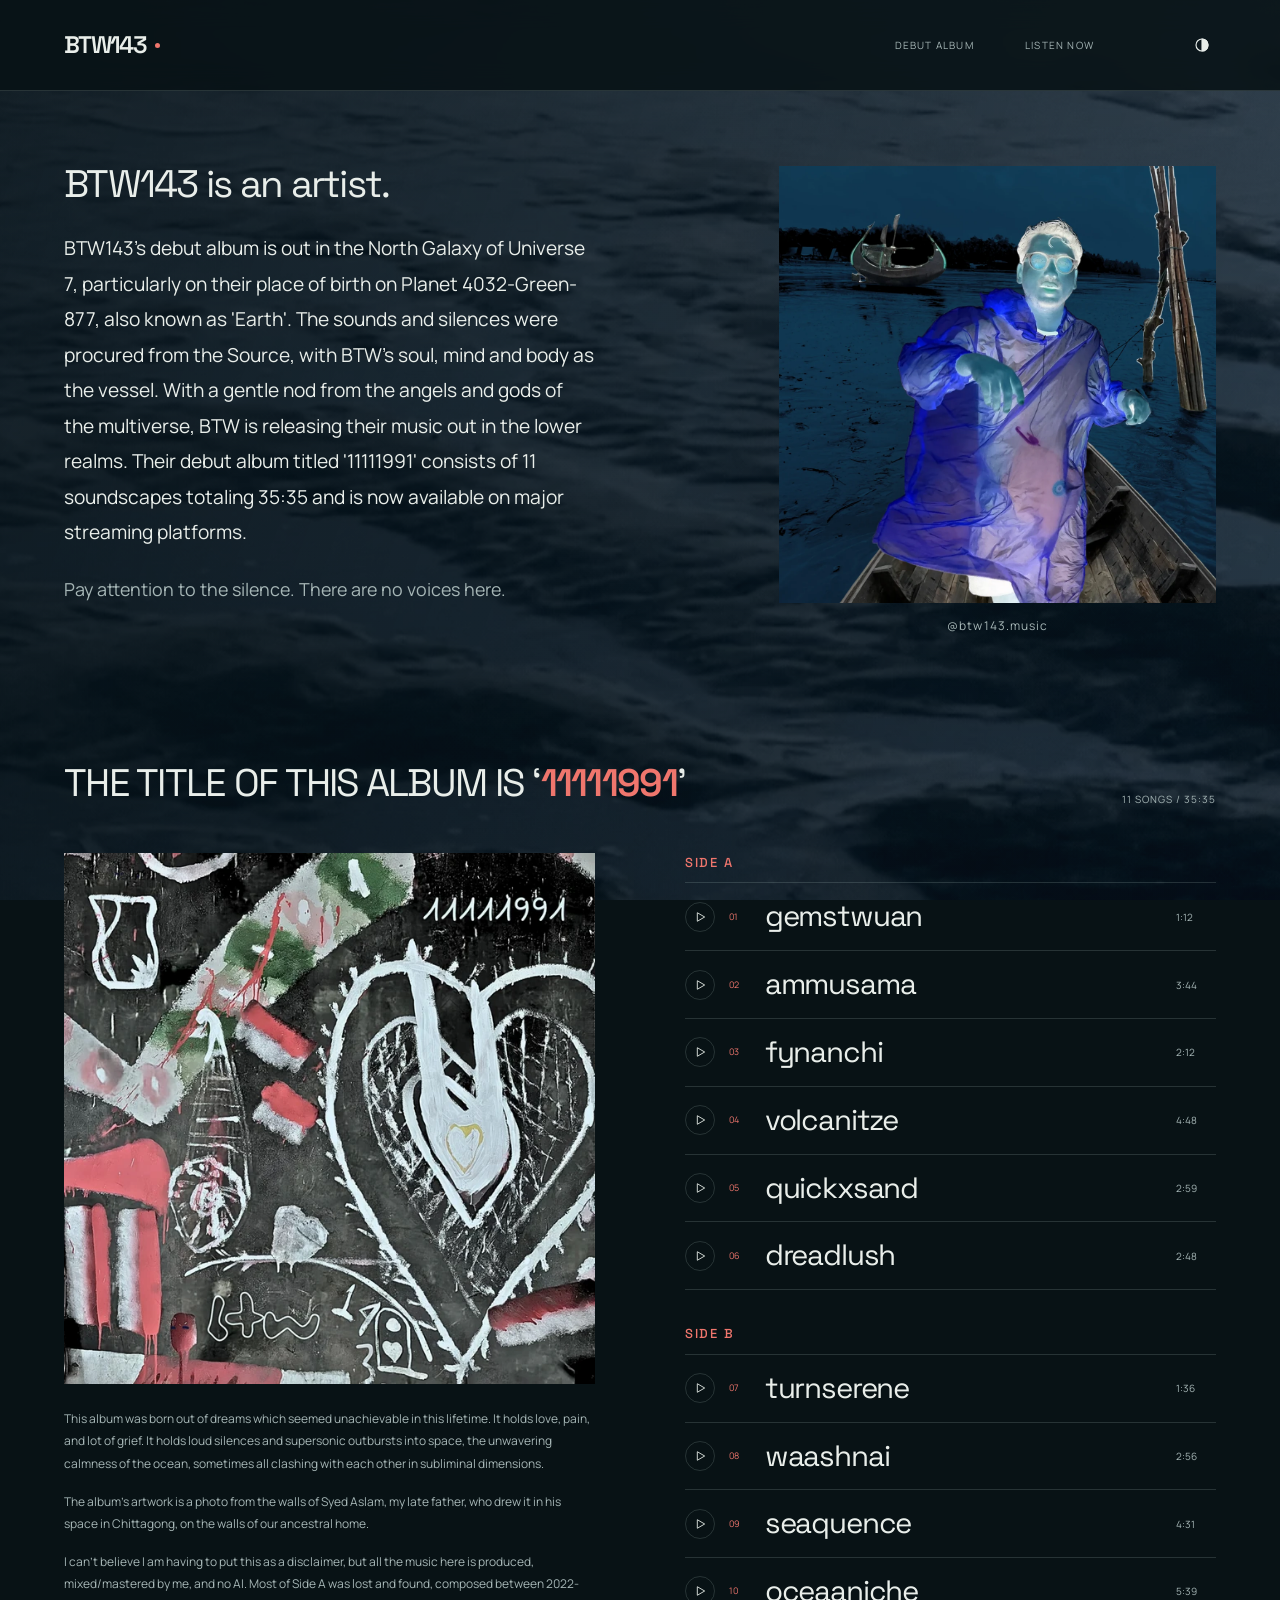
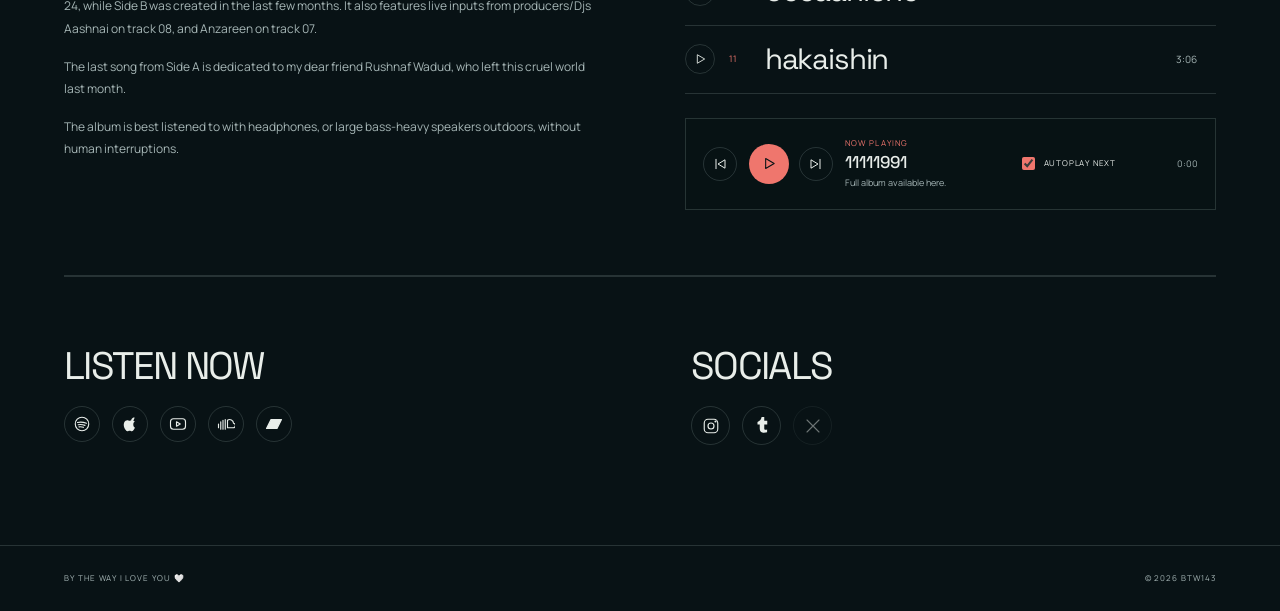
==== commit 08a1df88: "Revert BTW143 opening intro" ====
--- a/index.html
+++ b/index.html
@@ -1 +1 @@
-<!doctype html><html lang="en" data-theme="dark"><head><meta charset="utf-8"><meta name="viewport" content="width=device-width,initial-scale=1"><title>BTW143 / 11111991</title><meta name="description" content="BTW143&#39;s debut album is out in the North Galaxy of Universe 7, particularly on their place of birth on Planet 4032-Green-877, also known as &#39;Earth&#39;. The sounds and silences were procured from the Source, with BTW&#39;s soul, mind and body as the vessel. With a gentle nod from the angels and gods of the multiverse, BTW is releasing their music out in the lower realms. Their debut album titled &#39;11111991&#39; consists of 11 soundscapes totaling 35:35 and is now available on major streaming platforms."><link rel="canonical" href="https://btw143.space/"><meta property="og:url" content="https://btw143.space/"><meta property="og:title" content="BTW143 / 11111991"><meta property="og:image" content="https://btw143.space/assets/album-cover.jpg"><meta name="theme-color" content="#081215"><link rel="icon" href="data:,"><link rel="preconnect" href="https://fonts.googleapis.com"><link rel="preconnect" href="https://fonts.gstatic.com" crossorigin><link href="https://fonts.googleapis.com/css2?family=Manrope:wght@400;500;600&family=Space+Grotesk:wght@400;500;600&display=swap" rel="stylesheet"><link rel="stylesheet" href="styles-03881df7fd.css"><script src="app-1a8007b9e1.js" defer></script></head><body><div class="intro-gateway" data-intro-gateway><div class="intro-water" aria-hidden="true"></div><button class="intro-portrait" type="button" aria-label="Enter BTW143"><img src="assets/artist-main.webp" alt=""></button><audio class="intro-audio" data-intro-audio preload="none" loop playsinline src="assets/ufo-chaser-80bpm.mp3"></audio></div><a class="skip-link" href="#main">Skip to content</a><div class="ocean" aria-hidden="true"><video id="ocean-video" muted loop playsinline webkit-playsinline preload="none" poster="assets/ocean-still.webp"><source data-src="assets/ocean-seamless.mp4" type="video/mp4"></video><div class="ocean-tint"></div><canvas id="ocean-ripples"></canvas></div><header class="site-header"><a class="wordmark" href="#home" aria-label="BTW143 home">BTW143<span></span></a><nav aria-label="Main navigation"><a href="#11111991">DEBUT ALBUM</a><a href="#listen-now">LISTEN NOW</a></nav><div class="display-controls"><button class="theme-toggle" type="button" aria-label="Switch to inverted mode" aria-pressed="false"><svg viewBox="0 0 24 24" fill="none" stroke="currentColor" stroke-width="1.5" stroke-linecap="round" stroke-linejoin="round" aria-hidden="true"><circle cx="12" cy="12" r="8"/><path d="M12 4a8 8 0 0 1 0 16Z" fill="currentColor"/></svg></button></div></header><main id="main"><section id="home" class="home-section"><h1 class="sr-only">BTW143</h1><div class="home-layout reveal"><div><div class="home-copy"><p>BTW143 is an artist.</p><p>BTW143&#39;s debut album is out in the North Galaxy of Universe 7, particularly on their place of birth on Planet 4032-Green-877, also known as &#39;Earth&#39;. The sounds and silences were procured from the Source, with BTW&#39;s soul, mind and body as the vessel. With a gentle nod from the angels and gods of the multiverse, BTW is releasing their music out in the lower realms. Their debut album titled &#39;11111991&#39; consists of 11 soundscapes totaling 35:35 and is now available on major streaming platforms.</p><p>Pay attention to the silence. There are no voices here.</p></div></div><figure class="artist-photo"><img src="assets/artist-main.webp" alt="BTW143 on a boat, rendered in blue and black inverted colours" width="1200" height="1200" fetchpriority="high"><figcaption><a href="https://www.instagram.com/btw143.music/" target="_blank" rel="noopener noreferrer">@btw143.music</a></figcaption></figure></div></section><section id="11111991" class="album-section"><div class="album-heading reveal"><h2>THE TITLE OF THIS ALBUM IS ‘<strong class="album-accent">11111991</strong>’</h2><p>11 SONGS / 35:35</p></div><div class="album-layout"><div class="reveal"><picture class="album-cover"><source type="image/webp" srcset="assets/album-cover-640.webp 640w, assets/album-cover-1200.webp 1200w, assets/album-cover-1800.webp 1800w" sizes="(max-width:720px) 90vw,45vw"><img src="assets/album-cover.jpg" alt="11111991 album cover: a hand-drawn heart over red, black and pale green collage" width="1200" height="1200" loading="lazy"></picture><div class="album-notes"><p>This album was born out of dreams which seemed unachievable in this lifetime. It holds love, pain, and lot of grief. It holds loud silences and supersonic outbursts into space, the unwavering calmness of the ocean, sometimes all clashing with each other in subliminal dimensions.</p><p>The album&#39;s artwork is a photo from the walls of Syed Aslam, my late father, who drew it in his space in Chittagong, on the walls of our ancestral home.</p><p>I can&#39;t believe I am having to put this as a disclaimer, but all the music here is produced, mixed/mastered by me, and no AI. Most of Side A was lost and found, composed between 2022-24, while Side B was created in the last few months. It also features live inputs from producers/Djs Aashnai on track 08, and Anzareen on track 07.</p><p>The last song from Side A is dedicated to my dear friend Rushnaf Wadud, who left this cruel world last month.</p><p>The album is best listened to with headphones, or large bass-heavy speakers outdoors, without human interruptions.</p></div></div><div class="reveal"><h3 class="side-label">SIDE A</h3><ol class="track-list"><li data-track-row="0" data-title="gemstwuan" data-audio-src="assets/album-01-gemstwuan.mp3"><button class="track-play" type="button" data-track-play="0" aria-label="Play gemstwuan" aria-pressed="false"><svg viewBox="0 0 24 24" fill="none" stroke="currentColor" stroke-width="1.5" stroke-linecap="round" stroke-linejoin="round" aria-hidden="true"><path d="m8 5 12 7-12 7Z"/></svg></button><span class="track-number">01</span><span class="track-name">gemstwuan</span><time>1:12</time></li><li data-track-row="1" data-title="ammusama" data-audio-src="assets/album-02-ammusama.mp3"><button class="track-play" type="button" data-track-play="1" aria-label="Play ammusama" aria-pressed="false"><svg viewBox="0 0 24 24" fill="none" stroke="currentColor" stroke-width="1.5" stroke-linecap="round" stroke-linejoin="round" aria-hidden="true"><path d="m8 5 12 7-12 7Z"/></svg></button><span class="track-number">02</span><span class="track-name">ammusama</span><time>3:44</time></li><li data-track-row="2" data-title="fynanchi" data-audio-src="assets/album-03-fynanchi.mp3"><button class="track-play" type="button" data-track-play="2" aria-label="Play fynanchi" aria-pressed="false"><svg viewBox="0 0 24 24" fill="none" stroke="currentColor" stroke-width="1.5" stroke-linecap="round" stroke-linejoin="round" aria-hidden="true"><path d="m8 5 12 7-12 7Z"/></svg></button><span class="track-number">03</span><span class="track-name">fynanchi</span><time>2:12</time></li><li data-track-row="3" data-title="volcanitze" data-audio-src="assets/album-04-volcanitze.mp3"><button class="track-play" type="button" data-track-play="3" aria-label="Play volcanitze" aria-pressed="false"><svg viewBox="0 0 24 24" fill="none" stroke="currentColor" stroke-width="1.5" stroke-linecap="round" stroke-linejoin="round" aria-hidden="true"><path d="m8 5 12 7-12 7Z"/></svg></button><span class="track-number">04</span><span class="track-name">volcanitze</span><time>4:48</time></li><li data-track-row="4" data-title="quickxsand" data-audio-src="assets/album-05-quickxsand.mp3"><button class="track-play" type="button" data-track-play="4" aria-label="Play quickxsand" aria-pressed="false"><svg viewBox="0 0 24 24" fill="none" stroke="currentColor" stroke-width="1.5" stroke-linecap="round" stroke-linejoin="round" aria-hidden="true"><path d="m8 5 12 7-12 7Z"/></svg></button><span class="track-number">05</span><span class="track-name">quickxsand</span><time>2:59</time></li><li data-track-row="5" data-title="dreadlush" data-audio-src="assets/album-06-dreadlush.mp3"><button class="track-play" type="button" data-track-play="5" aria-label="Play dreadlush" aria-pressed="false"><svg viewBox="0 0 24 24" fill="none" stroke="currentColor" stroke-width="1.5" stroke-linecap="round" stroke-linejoin="round" aria-hidden="true"><path d="m8 5 12 7-12 7Z"/></svg></button><span class="track-number">06</span><span class="track-name">dreadlush</span><time>2:48</time></li></ol><h3 class="side-label side-b">SIDE B</h3><ol class="track-list" start="7"><li data-track-row="6" data-title="turnserene" data-audio-src="assets/album-07-turnserene.mp3"><button class="track-play" type="button" data-track-play="6" aria-label="Play turnserene" aria-pressed="false"><svg viewBox="0 0 24 24" fill="none" stroke="currentColor" stroke-width="1.5" stroke-linecap="round" stroke-linejoin="round" aria-hidden="true"><path d="m8 5 12 7-12 7Z"/></svg></button><span class="track-number">07</span><span class="track-name">turnserene</span><time>1:36</time></li><li data-track-row="7" data-title="waashnai" data-audio-src="assets/album-08-waashnai.mp3"><button class="track-play" type="button" data-track-play="7" aria-label="Play waashnai" aria-pressed="false"><svg viewBox="0 0 24 24" fill="none" stroke="currentColor" stroke-width="1.5" stroke-linecap="round" stroke-linejoin="round" aria-hidden="true"><path d="m8 5 12 7-12 7Z"/></svg></button><span class="track-number">08</span><span class="track-name">waashnai</span><time>2:56</time></li><li data-track-row="8" data-title="seaquence" data-audio-src="assets/album-09-seaquence.mp3"><button class="track-play" type="button" data-track-play="8" aria-label="Play seaquence" aria-pressed="false"><svg viewBox="0 0 24 24" fill="none" stroke="currentColor" stroke-width="1.5" stroke-linecap="round" stroke-linejoin="round" aria-hidden="true"><path d="m8 5 12 7-12 7Z"/></svg></button><span class="track-number">09</span><span class="track-name">seaquence</span><time>4:31</time></li><li data-track-row="9" data-title="oceaaniche" data-audio-src="assets/album-10-oceaaniche.mp3"><button class="track-play" type="button" data-track-play="9" aria-label="Play oceaaniche" aria-pressed="false"><svg viewBox="0 0 24 24" fill="none" stroke="currentColor" stroke-width="1.5" stroke-linecap="round" stroke-linejoin="round" aria-hidden="true"><path d="m8 5 12 7-12 7Z"/></svg></button><span class="track-number">10</span><span class="track-name">oceaaniche</span><time>5:39</time></li><li data-track-row="10" data-title="hakaishin" data-audio-src="assets/album-11-hakaishin.mp3"><button class="track-play" type="button" data-track-play="10" aria-label="Play hakaishin" aria-pressed="false"><svg viewBox="0 0 24 24" fill="none" stroke="currentColor" stroke-width="1.5" stroke-linecap="round" stroke-linejoin="round" aria-hidden="true"><path d="m8 5 12 7-12 7Z"/></svg></button><span class="track-number">11</span><span class="track-name">hakaishin</span><time>3:06</time></li></ol><div class="album-player" aria-label="Album player"><button class="player-step" type="button" data-player-previous aria-label="Previous track"><svg viewBox="0 0 24 24" fill="none" stroke="currentColor" stroke-width="1.5" stroke-linecap="round" stroke-linejoin="round" aria-hidden="true"><path d="M6 5v14M19 6 9 12l10 6Z"/></svg></button><button class="player-toggle" type="button" data-player-toggle aria-label="Play album" aria-pressed="false"><svg viewBox="0 0 24 24" fill="none" stroke="currentColor" stroke-width="1.5" stroke-linecap="round" stroke-linejoin="round" aria-hidden="true"><path d="m8 5 12 7-12 7Z"/></svg></button><button class="player-step" type="button" data-player-next aria-label="Next track"><svg viewBox="0 0 24 24" fill="none" stroke="currentColor" stroke-width="1.5" stroke-linecap="round" stroke-linejoin="round" aria-hidden="true"><path d="M18 5v14M5 6l10 6-10 6Z"/></svg></button><div class="player-meta" aria-live="polite"><span class="player-kicker">NOW PLAYING</span><strong data-current-title>11111991</strong><span data-player-status>Full album available here.</span></div><label class="autoplay-control"><input type="checkbox" data-autoplay checked><span>AUTOPLAY NEXT</span></label><time class="player-time" data-player-time>0:00</time></div></div></div></section><section id="listen-now" class="party-layout listen-layout"><div class="reveal party-main"><h2>LISTEN NOW</h2><div class="album-platforms" aria-label="BTW143 on streaming platforms"><a class="icon-link" href="https://open.spotify.com/artist/4yzpuLO704Affl6a8LF58e" aria-label="BTW143 on Spotify" title="BTW143 on Spotify" target="_blank" rel="noopener noreferrer"><svg viewBox="0 0 24 24" fill="none" stroke="currentColor" stroke-width="1.5" stroke-linecap="round" stroke-linejoin="round" aria-hidden="true"><circle cx="12" cy="12" r="9"/><path d="M6 10c4-1 8-.5 12 1m-11 2c3-.7 6-.3 9 .8m-8 2c2-.4 4-.2 6 .6"/></svg></a><a class="icon-link" href="https://music.apple.com/us/artist/btw143/6831079349" aria-label="BTW143 on Apple Music" title="BTW143 on Apple Music" target="_blank" rel="noopener noreferrer"><svg viewBox="0 0 24 24" fill="none" stroke="currentColor" stroke-width="1.5" stroke-linecap="round" stroke-linejoin="round" aria-hidden="true"><path d="M16.4 13.2c0 2.5 2.2 3.4 2.2 3.5-.1.2-.4 1.4-1.3 2.7-.8 1.1-1.6 2.2-2.8 2.2s-1.6-.7-3-.7-1.8.7-2.9.8c-1.2 0-2.1-1.2-2.9-2.3-1.7-2.5-3-7.1-1.2-10.2a4.5 4.5 0 0 1 3.8-2.3c1.2 0 2.3.8 3 .8s2-.9 3.5-.8c.6 0 2.4.2 3.6 1.9-.1.1-2.1 1.3-2 3.7ZM14.4 4.9A4.7 4.7 0 0 1 17.9 3a4.5 4.5 0 0 1-1.1 3.5 3.9 3.9 0 0 1-3.4 1.7 4.2 4.2 0 0 1 1-3.3Z" fill="currentColor" stroke="none"/></svg></a><a class="icon-link" href="https://music.youtube.com/playlist?list=PLRBXonmMfG9c" aria-label="11111991 on YouTube Music" title="11111991 on YouTube Music" target="_blank" rel="noopener noreferrer"><svg viewBox="0 0 24 24" fill="none" stroke="currentColor" stroke-width="1.5" stroke-linecap="round" stroke-linejoin="round" aria-hidden="true"><rect x="2" y="5" width="20" height="14" rx="4"/><path d="m10 9 5 3-5 3Z"/></svg></a><a class="icon-link" href="https://soundcloud.com/btw143/sets/elevenelevennineteenninetyone" aria-label="11111991 on SoundCloud" title="11111991 on SoundCloud" target="_blank" rel="noopener noreferrer"><svg viewBox="0 0 24 24" fill="none" stroke="currentColor" stroke-width="1.5" stroke-linecap="round" stroke-linejoin="round" aria-hidden="true"><path d="M2 12v5m3-8v10m3-12v12m3-13v13m3-12a5 5 0 0 1 8 4 3 3 0 0 1-1 6h-7Z"/></svg></a><a class="icon-link" href="https://btw143.bandcamp.com/album/11111991" aria-label="11111991 on Bandcamp" title="11111991 on Bandcamp" target="_blank" rel="noopener noreferrer"><svg viewBox="0 0 24 24" fill="none" stroke="currentColor" stroke-width="1.5" stroke-linecap="round" stroke-linejoin="round" aria-hidden="true"><path d="M8 6h14l-6 12H2Z" fill="currentColor"/></svg></a></div></div><div class="reveal instagram-follow"><h2>SOCIALS</h2><div class="socials" aria-label="BTW143 social profiles"><a class="icon-link" href="https://www.instagram.com/btw143.music/" aria-label="Instagram" title="Instagram" target="_blank" rel="noopener noreferrer"><svg viewBox="0 0 24 24" fill="none" stroke="currentColor" stroke-width="1.5" stroke-linecap="round" stroke-linejoin="round" aria-hidden="true"><rect x="3" y="3" width="18" height="18" rx="5"/><circle cx="12" cy="12" r="4"/><circle cx="18" cy="6" r=".7"/></svg></a><a class="icon-link" href="https://www.tumblr.com/btw143" aria-label="Tumblr" title="Tumblr" target="_blank" rel="noopener noreferrer"><svg viewBox="0 0 24 24" fill="none" stroke="currentColor" stroke-width="1.5" stroke-linecap="round" stroke-linejoin="round" aria-hidden="true"><path d="M14.5 21c-3.5 0-5.5-2.1-5.5-5.3V10H6V6.5c3.8-1.3 5.4-4.2 5.6-7.5H15v6h4v5h-4v5.3c0 1.2.6 1.8 1.7 1.8.7 0 1.5-.2 2.1-.5v3.8c-1 .4-2.4.6-4.3.6Z" fill="currentColor" stroke="none"/></svg></a><span class="icon-link pending-social" aria-disabled="true" title="Add X profile URL"><svg viewBox="0 0 24 24" fill="none" stroke="currentColor" stroke-width="1.5" stroke-linecap="round" stroke-linejoin="round" aria-hidden="true"><path d="M4 4 20 20M20 4 4 20"/></svg><span class="sr-only">X link needed</span></span></div></div></section></main><audio id="album-audio" preload="none"></audio><footer class="site-footer"><span>BY THE WAY I LOVE YOU 🤍</span><span>© 2026 BTW143</span></footer></body></html>+<!doctype html><html lang="en" data-theme="dark"><head><meta charset="utf-8"><meta name="viewport" content="width=device-width,initial-scale=1"><title>BTW143 / 11111991</title><meta name="description" content="BTW143&#39;s debut album is out in the North Galaxy of Universe 7, particularly on their place of birth on Planet 4032-Green-877, also known as &#39;Earth&#39;. The sounds and silences were procured from the Source, with BTW&#39;s soul, mind and body as the vessel. With a gentle nod from the angels and gods of the multiverse, BTW is releasing their music out in the lower realms. Their debut album titled &#39;11111991&#39; consists of 11 soundscapes totaling 35:35 and is now available on major streaming platforms."><link rel="canonical" href="https://btw143.space/"><meta property="og:url" content="https://btw143.space/"><meta property="og:title" content="BTW143 / 11111991"><meta property="og:image" content="https://btw143.space/assets/album-cover.jpg"><meta name="theme-color" content="#081215"><link rel="icon" href="data:,"><link rel="preconnect" href="https://fonts.googleapis.com"><link rel="preconnect" href="https://fonts.gstatic.com" crossorigin><link href="https://fonts.googleapis.com/css2?family=Manrope:wght@400;500;600&family=Space+Grotesk:wght@400;500;600&display=swap" rel="stylesheet"><link rel="stylesheet" href="styles-55a366f2f7.css"><script src="app-261b17dc8a.js" defer></script></head><body><a class="skip-link" href="#main">Skip to content</a><div class="ocean" aria-hidden="true"><video id="ocean-video" muted loop playsinline webkit-playsinline preload="none" poster="assets/ocean-still.webp"><source data-src="assets/ocean-seamless.mp4" type="video/mp4"></video><div class="ocean-tint"></div><canvas id="ocean-ripples"></canvas></div><header class="site-header"><a class="wordmark" href="#home" aria-label="BTW143 home">BTW143<span></span></a><nav aria-label="Main navigation"><a href="#11111991">DEBUT ALBUM</a><a href="#listen-now">LISTEN NOW</a></nav><div class="display-controls"><button class="theme-toggle" type="button" aria-label="Switch to inverted mode" aria-pressed="false"><svg viewBox="0 0 24 24" fill="none" stroke="currentColor" stroke-width="1.5" stroke-linecap="round" stroke-linejoin="round" aria-hidden="true"><circle cx="12" cy="12" r="8"/><path d="M12 4a8 8 0 0 1 0 16Z" fill="currentColor"/></svg></button></div></header><main id="main"><section id="home" class="home-section"><h1 class="sr-only">BTW143</h1><div class="home-layout reveal"><div><div class="home-copy"><p>BTW143 is an artist.</p><p>BTW143&#39;s debut album is out in the North Galaxy of Universe 7, particularly on their place of birth on Planet 4032-Green-877, also known as &#39;Earth&#39;. The sounds and silences were procured from the Source, with BTW&#39;s soul, mind and body as the vessel. With a gentle nod from the angels and gods of the multiverse, BTW is releasing their music out in the lower realms. Their debut album titled &#39;11111991&#39; consists of 11 soundscapes totaling 35:35 and is now available on major streaming platforms.</p><p>Pay attention to the silence. There are no voices here.</p></div></div><figure class="artist-photo"><img src="assets/artist-main.webp" alt="BTW143 on a boat, rendered in blue and black inverted colours" width="1200" height="1200" fetchpriority="high"><figcaption><a href="https://www.instagram.com/btw143.music/" target="_blank" rel="noopener noreferrer">@btw143.music</a></figcaption></figure></div></section><section id="11111991" class="album-section"><div class="album-heading reveal"><h2>THE TITLE OF THIS ALBUM IS ‘<strong class="album-accent">11111991</strong>’</h2><p>11 SONGS / 35:35</p></div><div class="album-layout"><div class="reveal"><picture class="album-cover"><source type="image/webp" srcset="assets/album-cover-640.webp 640w, assets/album-cover-1200.webp 1200w, assets/album-cover-1800.webp 1800w" sizes="(max-width:720px) 90vw,45vw"><img src="assets/album-cover.jpg" alt="11111991 album cover: a hand-drawn heart over red, black and pale green collage" width="1200" height="1200" loading="lazy"></picture><div class="album-notes"><p>This album was born out of dreams which seemed unachievable in this lifetime. It holds love, pain, and lot of grief. It holds loud silences and supersonic outbursts into space, the unwavering calmness of the ocean, sometimes all clashing with each other in subliminal dimensions.</p><p>The album&#39;s artwork is a photo from the walls of Syed Aslam, my late father, who drew it in his space in Chittagong, on the walls of our ancestral home.</p><p>I can&#39;t believe I am having to put this as a disclaimer, but all the music here is produced, mixed/mastered by me, and no AI. Most of Side A was lost and found, composed between 2022-24, while Side B was created in the last few months. It also features live inputs from producers/Djs Aashnai on track 08, and Anzareen on track 07.</p><p>The last song from Side A is dedicated to my dear friend Rushnaf Wadud, who left this cruel world last month.</p><p>The album is best listened to with headphones, or large bass-heavy speakers outdoors, without human interruptions.</p></div></div><div class="reveal"><h3 class="side-label">SIDE A</h3><ol class="track-list"><li data-track-row="0" data-title="gemstwuan" data-audio-src="assets/album-01-gemstwuan.mp3"><button class="track-play" type="button" data-track-play="0" aria-label="Play gemstwuan" aria-pressed="false"><svg viewBox="0 0 24 24" fill="none" stroke="currentColor" stroke-width="1.5" stroke-linecap="round" stroke-linejoin="round" aria-hidden="true"><path d="m8 5 12 7-12 7Z"/></svg></button><span class="track-number">01</span><span class="track-name">gemstwuan</span><time>1:12</time></li><li data-track-row="1" data-title="ammusama" data-audio-src="assets/album-02-ammusama.mp3"><button class="track-play" type="button" data-track-play="1" aria-label="Play ammusama" aria-pressed="false"><svg viewBox="0 0 24 24" fill="none" stroke="currentColor" stroke-width="1.5" stroke-linecap="round" stroke-linejoin="round" aria-hidden="true"><path d="m8 5 12 7-12 7Z"/></svg></button><span class="track-number">02</span><span class="track-name">ammusama</span><time>3:44</time></li><li data-track-row="2" data-title="fynanchi" data-audio-src="assets/album-03-fynanchi.mp3"><button class="track-play" type="button" data-track-play="2" aria-label="Play fynanchi" aria-pressed="false"><svg viewBox="0 0 24 24" fill="none" stroke="currentColor" stroke-width="1.5" stroke-linecap="round" stroke-linejoin="round" aria-hidden="true"><path d="m8 5 12 7-12 7Z"/></svg></button><span class="track-number">03</span><span class="track-name">fynanchi</span><time>2:12</time></li><li data-track-row="3" data-title="volcanitze" data-audio-src="assets/album-04-volcanitze.mp3"><button class="track-play" type="button" data-track-play="3" aria-label="Play volcanitze" aria-pressed="false"><svg viewBox="0 0 24 24" fill="none" stroke="currentColor" stroke-width="1.5" stroke-linecap="round" stroke-linejoin="round" aria-hidden="true"><path d="m8 5 12 7-12 7Z"/></svg></button><span class="track-number">04</span><span class="track-name">volcanitze</span><time>4:48</time></li><li data-track-row="4" data-title="quickxsand" data-audio-src="assets/album-05-quickxsand.mp3"><button class="track-play" type="button" data-track-play="4" aria-label="Play quickxsand" aria-pressed="false"><svg viewBox="0 0 24 24" fill="none" stroke="currentColor" stroke-width="1.5" stroke-linecap="round" stroke-linejoin="round" aria-hidden="true"><path d="m8 5 12 7-12 7Z"/></svg></button><span class="track-number">05</span><span class="track-name">quickxsand</span><time>2:59</time></li><li data-track-row="5" data-title="dreadlush" data-audio-src="assets/album-06-dreadlush.mp3"><button class="track-play" type="button" data-track-play="5" aria-label="Play dreadlush" aria-pressed="false"><svg viewBox="0 0 24 24" fill="none" stroke="currentColor" stroke-width="1.5" stroke-linecap="round" stroke-linejoin="round" aria-hidden="true"><path d="m8 5 12 7-12 7Z"/></svg></button><span class="track-number">06</span><span class="track-name">dreadlush</span><time>2:48</time></li></ol><h3 class="side-label side-b">SIDE B</h3><ol class="track-list" start="7"><li data-track-row="6" data-title="turnserene" data-audio-src="assets/album-07-turnserene.mp3"><button class="track-play" type="button" data-track-play="6" aria-label="Play turnserene" aria-pressed="false"><svg viewBox="0 0 24 24" fill="none" stroke="currentColor" stroke-width="1.5" stroke-linecap="round" stroke-linejoin="round" aria-hidden="true"><path d="m8 5 12 7-12 7Z"/></svg></button><span class="track-number">07</span><span class="track-name">turnserene</span><time>1:36</time></li><li data-track-row="7" data-title="waashnai" data-audio-src="assets/album-08-waashnai.mp3"><button class="track-play" type="button" data-track-play="7" aria-label="Play waashnai" aria-pressed="false"><svg viewBox="0 0 24 24" fill="none" stroke="currentColor" stroke-width="1.5" stroke-linecap="round" stroke-linejoin="round" aria-hidden="true"><path d="m8 5 12 7-12 7Z"/></svg></button><span class="track-number">08</span><span class="track-name">waashnai</span><time>2:56</time></li><li data-track-row="8" data-title="seaquence" data-audio-src="assets/album-09-seaquence.mp3"><button class="track-play" type="button" data-track-play="8" aria-label="Play seaquence" aria-pressed="false"><svg viewBox="0 0 24 24" fill="none" stroke="currentColor" stroke-width="1.5" stroke-linecap="round" stroke-linejoin="round" aria-hidden="true"><path d="m8 5 12 7-12 7Z"/></svg></button><span class="track-number">09</span><span class="track-name">seaquence</span><time>4:31</time></li><li data-track-row="9" data-title="oceaaniche" data-audio-src="assets/album-10-oceaaniche.mp3"><button class="track-play" type="button" data-track-play="9" aria-label="Play oceaaniche" aria-pressed="false"><svg viewBox="0 0 24 24" fill="none" stroke="currentColor" stroke-width="1.5" stroke-linecap="round" stroke-linejoin="round" aria-hidden="true"><path d="m8 5 12 7-12 7Z"/></svg></button><span class="track-number">10</span><span class="track-name">oceaaniche</span><time>5:39</time></li><li data-track-row="10" data-title="hakaishin" data-audio-src="assets/album-11-hakaishin.mp3"><button class="track-play" type="button" data-track-play="10" aria-label="Play hakaishin" aria-pressed="false"><svg viewBox="0 0 24 24" fill="none" stroke="currentColor" stroke-width="1.5" stroke-linecap="round" stroke-linejoin="round" aria-hidden="true"><path d="m8 5 12 7-12 7Z"/></svg></button><span class="track-number">11</span><span class="track-name">hakaishin</span><time>3:06</time></li></ol><div class="album-player" aria-label="Album player"><button class="player-step" type="button" data-player-previous aria-label="Previous track"><svg viewBox="0 0 24 24" fill="none" stroke="currentColor" stroke-width="1.5" stroke-linecap="round" stroke-linejoin="round" aria-hidden="true"><path d="M6 5v14M19 6 9 12l10 6Z"/></svg></button><button class="player-toggle" type="button" data-player-toggle aria-label="Play album" aria-pressed="false"><svg viewBox="0 0 24 24" fill="none" stroke="currentColor" stroke-width="1.5" stroke-linecap="round" stroke-linejoin="round" aria-hidden="true"><path d="m8 5 12 7-12 7Z"/></svg></button><button class="player-step" type="button" data-player-next aria-label="Next track"><svg viewBox="0 0 24 24" fill="none" stroke="currentColor" stroke-width="1.5" stroke-linecap="round" stroke-linejoin="round" aria-hidden="true"><path d="M18 5v14M5 6l10 6-10 6Z"/></svg></button><div class="player-meta" aria-live="polite"><span class="player-kicker">NOW PLAYING</span><strong data-current-title>11111991</strong><span data-player-status>Full album available here.</span></div><label class="autoplay-control"><input type="checkbox" data-autoplay checked><span>AUTOPLAY NEXT</span></label><time class="player-time" data-player-time>0:00</time></div></div></div></section><section id="listen-now" class="party-layout listen-layout"><div class="reveal party-main"><h2>LISTEN NOW</h2><div class="album-platforms" aria-label="BTW143 on streaming platforms"><a class="icon-link" href="https://open.spotify.com/artist/4yzpuLO704Affl6a8LF58e" aria-label="BTW143 on Spotify" title="BTW143 on Spotify" target="_blank" rel="noopener noreferrer"><svg viewBox="0 0 24 24" fill="none" stroke="currentColor" stroke-width="1.5" stroke-linecap="round" stroke-linejoin="round" aria-hidden="true"><circle cx="12" cy="12" r="9"/><path d="M6 10c4-1 8-.5 12 1m-11 2c3-.7 6-.3 9 .8m-8 2c2-.4 4-.2 6 .6"/></svg></a><a class="icon-link" href="https://music.apple.com/us/artist/btw143/6831079349" aria-label="BTW143 on Apple Music" title="BTW143 on Apple Music" target="_blank" rel="noopener noreferrer"><svg viewBox="0 0 24 24" fill="none" stroke="currentColor" stroke-width="1.5" stroke-linecap="round" stroke-linejoin="round" aria-hidden="true"><path d="M16.4 13.2c0 2.5 2.2 3.4 2.2 3.5-.1.2-.4 1.4-1.3 2.7-.8 1.1-1.6 2.2-2.8 2.2s-1.6-.7-3-.7-1.8.7-2.9.8c-1.2 0-2.1-1.2-2.9-2.3-1.7-2.5-3-7.1-1.2-10.2a4.5 4.5 0 0 1 3.8-2.3c1.2 0 2.3.8 3 .8s2-.9 3.5-.8c.6 0 2.4.2 3.6 1.9-.1.1-2.1 1.3-2 3.7ZM14.4 4.9A4.7 4.7 0 0 1 17.9 3a4.5 4.5 0 0 1-1.1 3.5 3.9 3.9 0 0 1-3.4 1.7 4.2 4.2 0 0 1 1-3.3Z" fill="currentColor" stroke="none"/></svg></a><a class="icon-link" href="https://music.youtube.com/playlist?list=PLRBXonmMfG9c" aria-label="11111991 on YouTube Music" title="11111991 on YouTube Music" target="_blank" rel="noopener noreferrer"><svg viewBox="0 0 24 24" fill="none" stroke="currentColor" stroke-width="1.5" stroke-linecap="round" stroke-linejoin="round" aria-hidden="true"><rect x="2" y="5" width="20" height="14" rx="4"/><path d="m10 9 5 3-5 3Z"/></svg></a><a class="icon-link" href="https://soundcloud.com/btw143/sets/elevenelevennineteenninetyone" aria-label="11111991 on SoundCloud" title="11111991 on SoundCloud" target="_blank" rel="noopener noreferrer"><svg viewBox="0 0 24 24" fill="none" stroke="currentColor" stroke-width="1.5" stroke-linecap="round" stroke-linejoin="round" aria-hidden="true"><path d="M2 12v5m3-8v10m3-12v12m3-13v13m3-12a5 5 0 0 1 8 4 3 3 0 0 1-1 6h-7Z"/></svg></a><a class="icon-link" href="https://btw143.bandcamp.com/album/11111991" aria-label="11111991 on Bandcamp" title="11111991 on Bandcamp" target="_blank" rel="noopener noreferrer"><svg viewBox="0 0 24 24" fill="none" stroke="currentColor" stroke-width="1.5" stroke-linecap="round" stroke-linejoin="round" aria-hidden="true"><path d="M8 6h14l-6 12H2Z" fill="currentColor"/></svg></a></div></div><div class="reveal instagram-follow"><h2>SOCIALS</h2><div class="socials" aria-label="BTW143 social profiles"><a class="icon-link" href="https://www.instagram.com/btw143.music/" aria-label="Instagram" title="Instagram" target="_blank" rel="noopener noreferrer"><svg viewBox="0 0 24 24" fill="none" stroke="currentColor" stroke-width="1.5" stroke-linecap="round" stroke-linejoin="round" aria-hidden="true"><rect x="3" y="3" width="18" height="18" rx="5"/><circle cx="12" cy="12" r="4"/><circle cx="18" cy="6" r=".7"/></svg></a><a class="icon-link" href="https://www.tumblr.com/btw143" aria-label="Tumblr" title="Tumblr" target="_blank" rel="noopener noreferrer"><svg viewBox="0 0 24 24" fill="none" stroke="currentColor" stroke-width="1.5" stroke-linecap="round" stroke-linejoin="round" aria-hidden="true"><path d="M14.5 21c-3.5 0-5.5-2.1-5.5-5.3V10H6V6.5c3.8-1.3 5.4-4.2 5.6-7.5H15v6h4v5h-4v5.3c0 1.2.6 1.8 1.7 1.8.7 0 1.5-.2 2.1-.5v3.8c-1 .4-2.4.6-4.3.6Z" fill="currentColor" stroke="none"/></svg></a><span class="icon-link pending-social" aria-disabled="true" title="Add X profile URL"><svg viewBox="0 0 24 24" fill="none" stroke="currentColor" stroke-width="1.5" stroke-linecap="round" stroke-linejoin="round" aria-hidden="true"><path d="M4 4 20 20M20 4 4 20"/></svg><span class="sr-only">X link needed</span></span></div></div></section></main><audio id="album-audio" preload="none"></audio><footer class="site-footer"><span>BY THE WAY I LOVE YOU 🤍</span><span>© 2026 BTW143</span></footer></body></html>
--- a/styles-55a366f2f7.css
+++ b/styles-55a366f2f7.css
@@ -0,0 +1,57 @@
+:root{--ink:#081215;--paper:#e9eeea;--muted:#a6b6b6;--accent:#ef766d;--line:#c5d8d52b;--display:'Space Grotesk',sans-serif;--body:'Manrope',sans-serif;color-scheme:dark}*{box-sizing:border-box}body{margin:0;background:var(--ink);color:var(--paper);font:400 15px/1.8 var(--body);isolation:isolate}a{color:inherit;text-decoration:none}button{font:inherit;color:inherit}button,a{touch-action:manipulation}a:focus-visible,button:focus-visible{outline:2px solid var(--accent);outline-offset:6px}img{max-width:100%;height:auto;display:block}h1,h2,p,figure{margin:0}h1,h2{font-family:var(--display);font-weight:500;line-height:1.05;letter-spacing:-.065em}h1{font-size:clamp(62px,8.5vw,138px)}h2{font-size:24px}p+p{margin-top:22px}svg{width:22px;height:22px}.ocean,.ocean-tint{position:fixed;inset:0;pointer-events:none}.ocean{z-index:-2;background:url('assets/ocean-still.webp') center/cover}.ocean video{width:100%;height:100%;object-fit:cover;opacity:.5}.ocean-tint{background:linear-gradient(110deg,#061116e8,#061116b3)}.site-header{display:flex;align-items:center;gap:30px;padding:28px 5vw;border-bottom:1px solid var(--line)}.wordmark{font:600 24px/1 var(--display);letter-spacing:-.07em;display:flex;align-items:center;gap:9px}.wordmark span{width:5px;height:5px;border-radius:50%;background:var(--accent)}nav{display:flex;gap:clamp(20px,4vw,60px);margin:auto}nav a{font-size:10px;letter-spacing:.12em;color:var(--muted);padding:8px 0;white-space:nowrap}nav a[aria-current]{color:var(--paper);border-bottom:1px solid var(--accent)}.display-controls{display:flex;align-items:center;gap:14px}.display-controls button{background:none;border:0;padding:5px;display:flex;align-items:center;gap:8px;cursor:pointer}.display-controls svg{width:18px;height:18px}.music-toggle span{font-size:8px;letter-spacing:.14em}.display-controls button:hover,a:hover{color:var(--accent)}main{max-width:1600px;margin:auto;padding:0 5vw}.home-layout{display:grid;grid-template-columns:1.1fr .8fr;gap:9vw;align-items:center;padding:72px 0}.home-copy{max-width:530px;font-size:clamp(15px,1.5vw,21px);line-height:1.85;margin:38px 0}.home-copy p:first-child{font-size:clamp(21px,2.1vw,30px)}.home-copy p:last-child{color:var(--accent)}.artist-photo{max-width:490px}.artist-photo img{width:100%;aspect-ratio:1;object-fit:cover}.artist-photo figcaption{font-size:10px;letter-spacing:.09em;color:var(--muted);margin-top:14px}.socials{display:flex;gap:12px;flex-wrap:wrap}.icon-link{height:39px;width:39px;border:1px solid var(--line);border-radius:50%;display:inline-flex;align-items:center;justify-content:center}.icon-link svg{width:18px;height:18px}.icon-link:hover{border-color:var(--accent)}.countdown-band{display:flex;justify-content:space-between;align-items:center;gap:30px;padding:30px 0;border-top:1px solid var(--line);border-bottom:1px solid var(--line);margin-bottom:50px}.countdown-band>p{font-size:11px;letter-spacing:.12em}.countdown-band small{display:block;font-size:8px;letter-spacing:.12em;color:var(--muted)}.countdown{display:flex;gap:clamp(20px,4vw,65px)}.countdown b{font:400 38px/1.4 var(--display);font-variant-numeric:tabular-nums;letter-spacing:-.05em}.countdown small{font-size:7px}.album-heading{display:flex;align-items:end;justify-content:space-between;padding:55px 0 45px;gap:25px}.album-heading h1{font-size:clamp(60px,9vw,140px)}.album-heading p{font-size:10px;letter-spacing:.1em;color:var(--muted)}.album-heading p span{display:block}.album-layout{display:grid;grid-template-columns:1fr 1fr;gap:7vw;align-items:start;padding-bottom:65px}.album-cover{display:block;position:sticky;top:30px}.album-cover img{width:100%;aspect-ratio:1;object-fit:contain;transform:none;filter:none;box-shadow:none}.back-art{margin-top:35px}.track-list{list-style:none;padding:0;margin:0}.track-list li{display:grid;grid-template-columns:32px 1fr 40px;gap:10px;padding:13px 0;border-bottom:1px solid var(--line);align-items:center}.track-list li:first-child{border-top:1px solid var(--line)}.track-number{font-size:9px;color:var(--accent)}.track-name{font:400 clamp(20px,2.3vw,32px)/1.25 var(--display);letter-spacing:-.04em}.track-list time{font-size:10px;color:var(--muted)}.album-links{margin-top:30px}.party-layout{display:grid;grid-template-columns:1.3fr .7fr;gap:10vw;padding:70px 0 100px}.party-layout h1{font-size:clamp(50px,7vw,110px)}.date-line{font-size:11px;letter-spacing:.15em;color:var(--accent);margin-top:30px}.party-copy{max-width:550px;margin:30px 0;color:var(--muted);font-size:15px}.event-links{display:flex;gap:20px;flex-wrap:wrap;align-items:start}.pending-link{display:flex;flex-direction:column;gap:8px;max-width:120px;color:var(--muted)}.pending-link small{font-size:9px}.contact{border-top:1px solid var(--line);padding-top:22px;margin-top:8px}.contact h2{font-size:22px}.email-link{display:block;margin:25px 0;font:400 clamp(16px,1.7vw,24px)/1.5 var(--display);word-break:break-word}.contact p{font-size:12px;color:var(--muted);margin-bottom:25px}.contact>.icon-link{margin-top:16px}.site-footer{padding:25px 5vw;border-top:1px solid var(--line);display:flex;justify-content:space-between;font-size:8px;letter-spacing:.12em;color:var(--muted)}.skip-link{position:fixed;top:8px;left:8px;z-index:99;padding:8px;background:var(--paper);color:var(--ink);transform:translateY(-200%)}.skip-link:focus{transform:none}.sr-only{position:absolute;width:1px;height:1px;padding:0;margin:-1px;overflow:hidden;clip:rect(0,0,0,0);white-space:nowrap;border:0}html[data-theme=inverted]{filter:invert(1) hue-rotate(180deg)}html[data-theme=inverted] .album-cover img{filter:invert(1) hue-rotate(180deg)}
+@media(pointer:fine){html.custom-pointer,html.custom-pointer body,html.custom-pointer a,html.custom-pointer button{cursor:url('assets/heart-cursor.svg') 3 2,auto}}
+@media(max-width:800px){.site-header{flex-wrap:wrap;gap:20px;padding:22px 5vw 13px}.display-controls{margin-left:auto}nav{order:3;width:100%;justify-content:space-between;margin:0;gap:14px}nav a{font-size:9px}.home-layout{grid-template-columns:1fr;gap:35px;padding:40px 0}.home-copy{margin:25px 0}.artist-photo{max-width:400px;width:100%;margin:auto}.countdown-band{flex-direction:column;align-items:start}.countdown{width:100%;justify-content:space-between;gap:15px}.countdown b{font-size:32px}.album-heading{padding:35px 0;align-items:start;flex-direction:column}.album-layout{grid-template-columns:1fr;gap:30px}.album-cover{position:static}.track-name{font-size:27px}.party-layout{grid-template-columns:1fr;gap:55px;padding:40px 0 60px}.contact{max-width:500px;width:100%}.party-copy{font-size:14px}.site-footer{font-size:7px}}
+@media(prefers-reduced-motion:reduce){*{scroll-behavior:auto!important;transition:none!important}}
+/* Continuous page revision */
+html{scroll-behavior:smooth;scroll-padding-top:100px}body,a,button{cursor:auto}button,a{cursor:pointer}.site-header{position:sticky;top:0;z-index:10;background:#071216dc;backdrop-filter:blur(14px)}nav{margin-left:auto;margin-right:clamp(20px,5vw,80px)}.home-section,.album-section,#listening-party{scroll-margin-top:100px}.home-layout{min-height:68vh;padding:64px 0 55px}.home-copy{margin:0 0 38px}.home-copy p:first-child{font-size:clamp(26px,3vw,42px);font-family:var(--display);letter-spacing:-.045em;line-height:1.3}.home-copy p:last-child{color:var(--muted);font-size:clamp(15px,1.4vw,19px)}.album-section{border-bottom:1px solid var(--line)}.album-heading h2{font-size:clamp(60px,9vw,140px)}.party-layout h2{font-size:clamp(50px,7vw,110px)}.contact h3{font:500 22px/1.2 var(--display);margin:0}.artist-photo figcaption{display:none}.track-list li{position:relative;grid-template-columns:26px minmax(0,1fr) 34px 36px;gap:12px;padding:15px 0}.track-info{min-width:0}.track-name{display:block}.track-info small{font-size:7px;letter-spacing:.13em;color:var(--muted);display:block;margin-top:5px}.teaser-toggle{display:grid;place-items:center;width:32px;height:32px;padding:5px;border:1px solid var(--line);background:transparent;border-radius:50%;cursor:pointer}.teaser-toggle svg{width:15px;height:15px}.teaser-toggle[aria-pressed=true]{border-color:var(--accent);color:var(--accent)}.track-progress{position:absolute;bottom:-1px;height:1px;left:0;right:0;pointer-events:none}.track-progress span{display:block;width:0;height:100%;background:var(--accent)}#ocean-ripples{position:absolute;inset:0;width:100%;height:100%;pointer-events:none}.motion-ready .reveal{opacity:0;transform:translateY(18px);transition:opacity .8s ease,transform .8s ease}.motion-ready .reveal.in-view{opacity:1;transform:none}.site-footer span:last-child{margin-left:auto;text-align:right}.home-section h1.sr-only{font-size:1px}html.custom-pointer,html.custom-pointer body,html.custom-pointer a,html.custom-pointer button{cursor:auto}
+@media(max-width:800px){.site-header{flex-wrap:nowrap;gap:15px;padding:20px 5vw}.wordmark{font-size:21px}nav{order:initial;margin:0 0 0 auto;width:auto;gap:18px}nav a{font-size:8px;letter-spacing:.07em}.display-controls{gap:9px;margin-left:0}.display-controls button{padding:3px}.display-controls svg{width:16px;height:16px}.home-layout{padding-top:38px;min-height:0}.home-copy{margin-bottom:28px}.artist-photo{max-width:430px}.album-heading h2{font-size:clamp(54px,12vw,90px)}.track-list li{gap:8px;grid-template-columns:22px minmax(0,1fr) 32px 33px}.track-name{font-size:clamp(22px,6.2vw,29px)}.party-layout h2{font-size:clamp(46px,11vw,80px)}}
+@media(max-width:380px){.site-header{gap:10px;padding:18px 4vw}.wordmark{font-size:19px}nav{gap:12px}nav a{font-size:7px}.display-controls{gap:6px}}
+@media(prefers-reduced-motion:reduce){html{scroll-behavior:auto}.motion-ready .reveal{opacity:1;transform:none;transition:none}#ocean-ripples{display:none}}
+
+.album-heading h2{font-size:clamp(32px,4.5vw,66px);line-height:1.12;letter-spacing:-.045em;max-width:850px}@media(max-width:800px){.album-heading h2{font-size:clamp(28px,6.4vw,42px)}}
+
+.album-heading h2,.party-layout h2{font-size:clamp(26px,3vw,42px);line-height:1.3;letter-spacing:-.045em;font-weight:400}
+
+/* Final release layout */
+.artist-photo figcaption{display:block;text-align:center;margin-top:12px;font-size:12px;color:var(--muted)}.album-accent{color:var(--accent);font-weight:600}.album-notes{margin-top:24px;font-size:12px;line-height:1.85;color:var(--muted)}.album-notes p+p{margin-top:16px}.side-label{font:500 13px/1.5 var(--display);letter-spacing:.14em;margin:0 0 10px;color:var(--accent)}.side-b{margin-top:34px}.party-layout{display:block}.party-main{width:100%}.party-copy{max-width:650px}.party-layout .countdown-band{margin-top:35px}.rsvp-button{display:inline-flex;align-items:center;justify-content:center;gap:12px;border:1px solid var(--line);padding:12px 20px;font-size:12px;letter-spacing:.1em}.end-socials,.end-socials .socials{display:flex;align-items:center;gap:16px}.end-socials{margin-top:32px;flex-wrap:wrap}.end-socials .socials{flex-wrap:nowrap}.party-email{display:inline-block;margin-top:20px;font-size:12px;color:var(--muted)}
+.album-layout .album-cover{position:static}
+.track-list li{grid-template-columns:26px minmax(0,1fr) auto;gap:12px;align-items:center}
+.track-info{display:flex;align-items:center;justify-content:space-between;gap:12px;min-width:0}
+.track-name{flex:1 1 auto;min-width:0;font:400 clamp(20px,2.3vw,32px)/1.25 var(--display);letter-spacing:-.04em}
+.track-platforms{display:flex;align-items:center;justify-content:flex-end;gap:5px;flex:0 0 auto}
+.track-platforms .icon-link{height:27px;width:27px}
+.track-platforms .icon-link svg{height:14px;width:14px}
+.album-platforms .icon-link{height:36px;width:36px}
+.album-platforms{display:flex;flex-wrap:wrap;gap:12px}
+.platform-note{margin-top:16px!important;max-width:590px;color:var(--muted);font-size:11px}
+.listen-layout{display:grid;grid-template-columns:1fr 1fr;gap:8vw;align-items:start;border-top:1px solid var(--line);padding-top:64px}
+.listen-layout .party-main{width:auto}
+.instagram-follow{padding-top:0}
+.instagram-follow h2{font-size:clamp(26px,3vw,42px);line-height:1.3;letter-spacing:-.045em;font-weight:400;margin:0 0 30px}
+.instagram-handle{font-size:13px;letter-spacing:.08em;color:var(--muted)}
+.instagram-handle:hover{color:var(--accent)}
+@media(max-width:800px){.track-list li{grid-template-columns:22px minmax(0,1fr) auto}.track-info{align-items:flex-start;flex-direction:column;gap:6px}.track-name{font-size:clamp(20px,5.7vw,28px)}.track-platforms{justify-content:flex-start}.listen-layout{grid-template-columns:1fr;gap:48px;padding-top:40px}.instagram-follow h2{margin-bottom:16px}}
+@media(max-width:500px){.site-header{flex-wrap:wrap}.site-header nav{order:3;flex:0 0 100%;width:100%;justify-content:space-between;margin:0;gap:12px}.site-header nav a{font-size:8px}}
+
+/* Simple full-album player and uncluttered track rows */
+.track-list li{grid-template-columns:34px 26px minmax(0,1fr) 40px;gap:10px}
+.track-play{display:grid;place-items:center;width:30px;height:30px;padding:5px;border:1px solid var(--line);border-radius:50%;background:transparent;color:var(--paper);cursor:pointer}
+.track-play svg{width:14px;height:14px}
+.track-play[aria-pressed=true],.track-list li.is-playing .track-name{color:var(--accent)}
+.track-play[aria-pressed=true]{border-color:var(--accent)}
+.album-player{display:grid;grid-template-columns:36px 40px 36px minmax(0,1fr) auto 72px;gap:10px;align-items:center;margin-top:24px;padding:17px;border:1px solid var(--line);background:#081215b8}
+.player-step{display:grid;place-items:center;width:34px;height:34px;padding:8px;border:1px solid var(--line);border-radius:50%;background:transparent;color:var(--paper);cursor:pointer}
+.player-step:hover{border-color:var(--accent);color:var(--accent)}
+.player-step svg{width:16px;height:16px}
+.player-toggle{display:grid;place-items:center;width:40px;height:40px;border:0;border-radius:50%;background:var(--accent);color:var(--ink);cursor:pointer}
+.player-toggle svg{width:17px;height:17px}
+.player-meta{display:grid;min-width:0;gap:2px}
+.player-kicker{font-size:8px;letter-spacing:.14em;color:var(--accent)}
+.player-meta strong{font:500 17px/1.25 var(--display);overflow:hidden;text-overflow:ellipsis;white-space:nowrap}
+.player-meta [data-player-status]{font-size:9px;color:var(--muted)}
+.autoplay-control{display:flex;align-items:center;gap:6px;font-size:8px;letter-spacing:.1em;white-space:nowrap;cursor:pointer}
+.autoplay-control input{accent-color:var(--accent)}
+.player-time{font-size:9px;text-align:right;color:var(--muted);font-variant-numeric:tabular-nums}
+.pending-social{opacity:.45;cursor:help}
+.listen-layout h2{margin-bottom:16px}
+@media(max-width:800px){.track-list li{grid-template-columns:32px 22px minmax(0,1fr) 34px;gap:8px}.album-player{grid-template-columns:32px 38px 32px minmax(0,1fr) 64px;gap:7px;padding:12px}.player-step{width:30px;height:30px;padding:7px}.player-toggle{width:36px;height:36px}.player-meta strong{font-size:15px}.autoplay-control{grid-column:4;grid-row:2;justify-self:start}.player-time{grid-column:5;grid-row:2}}
